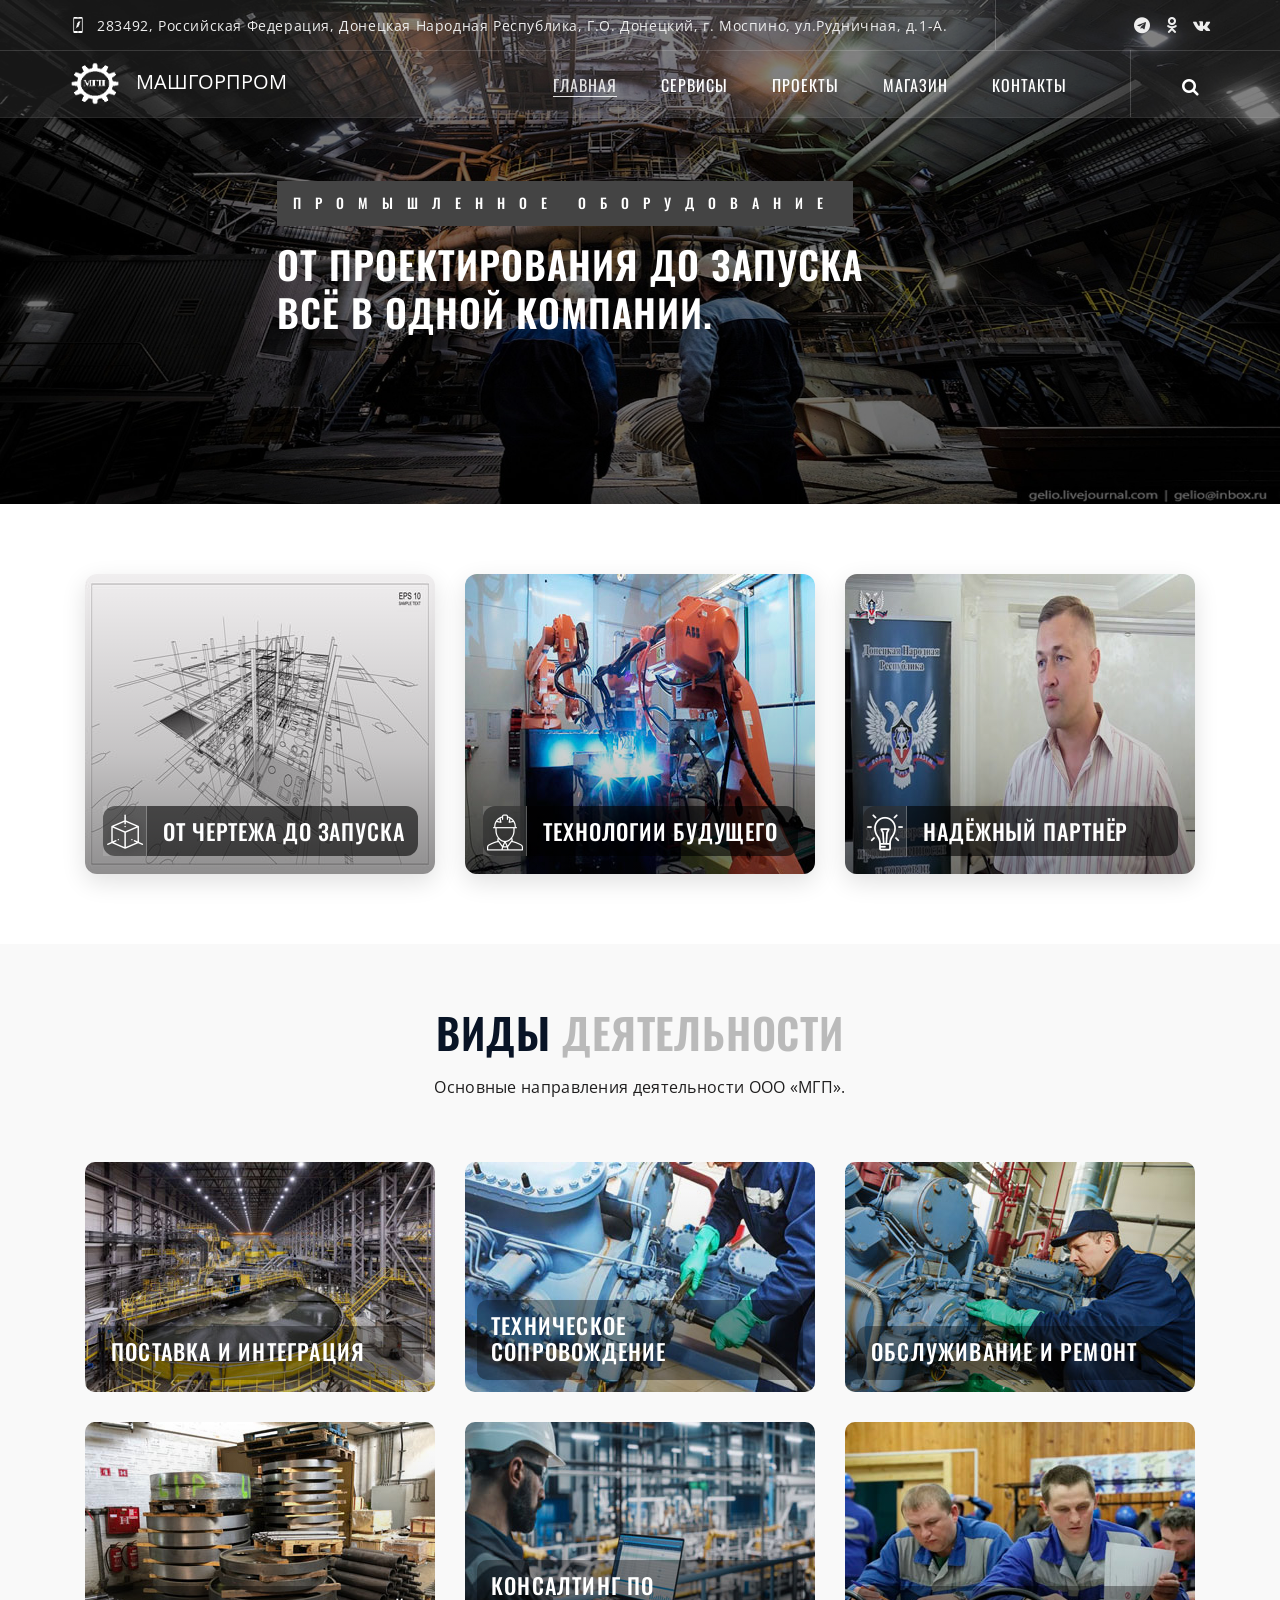
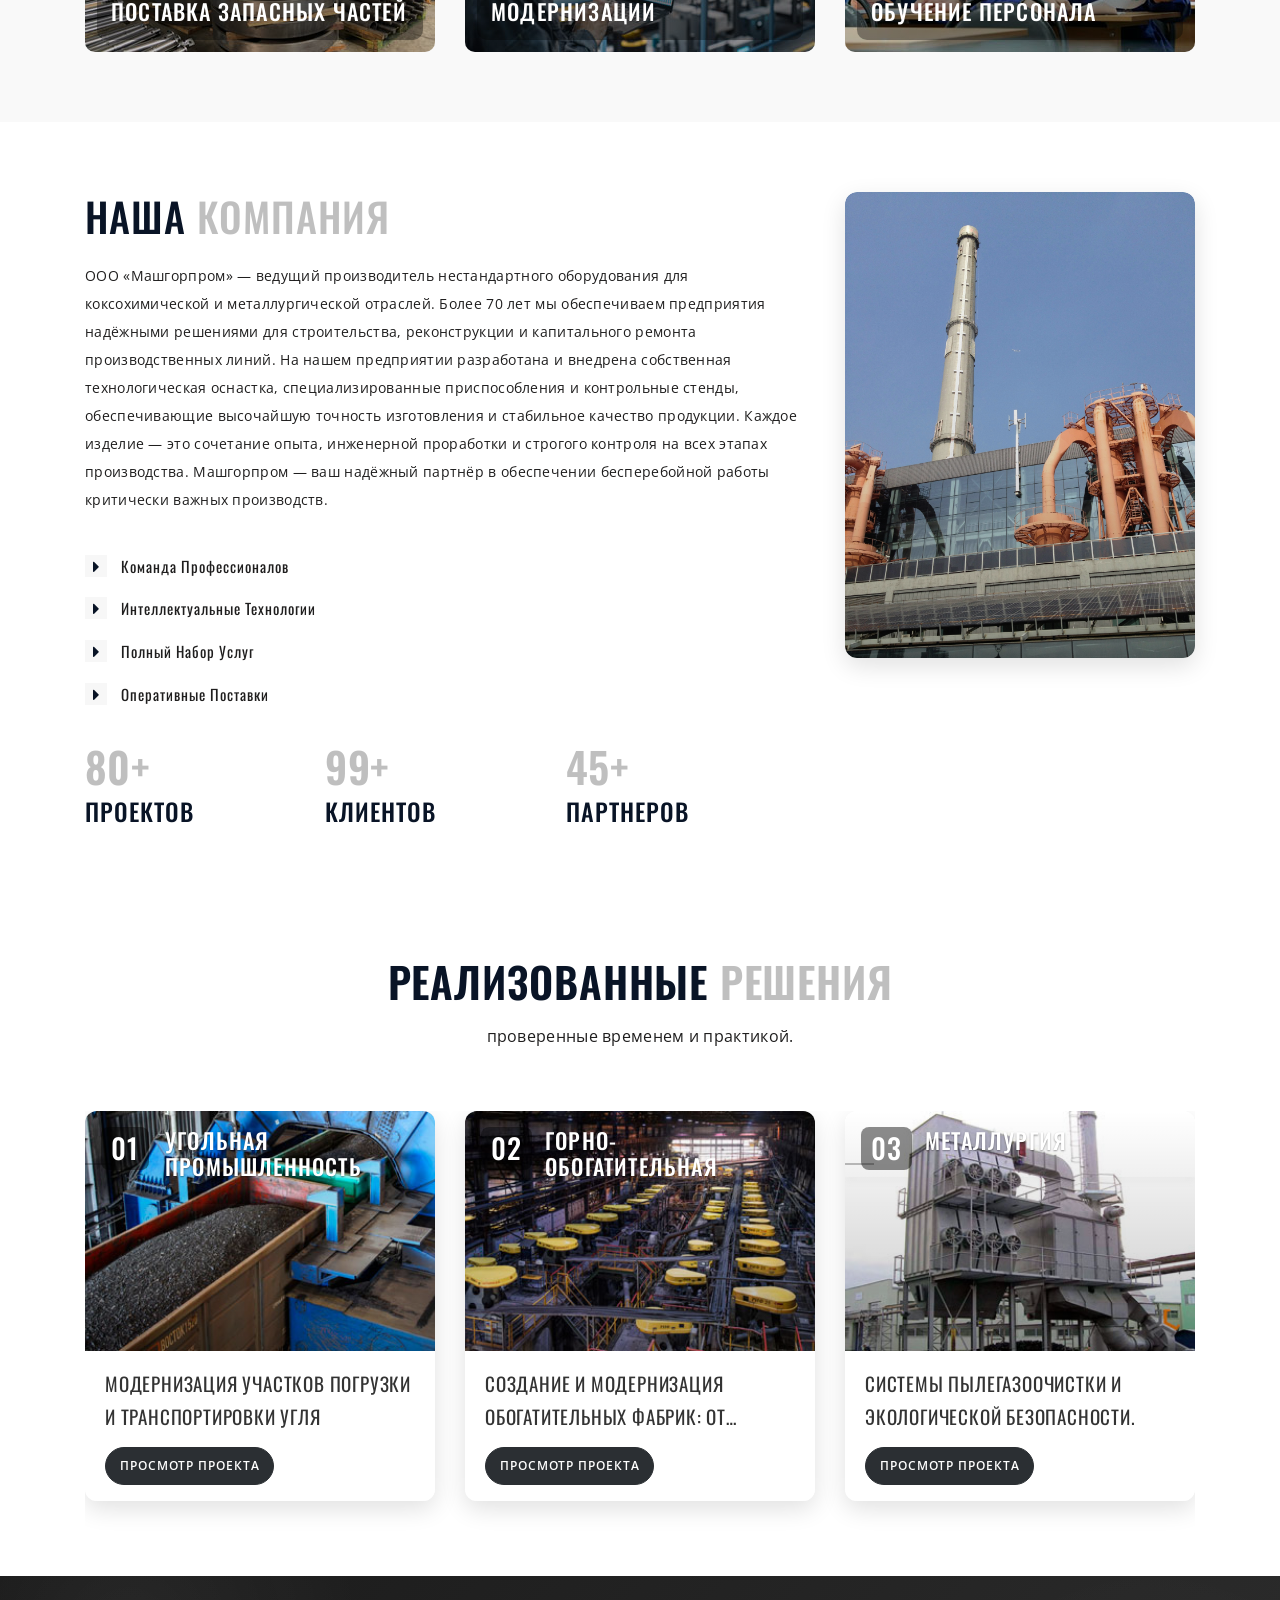
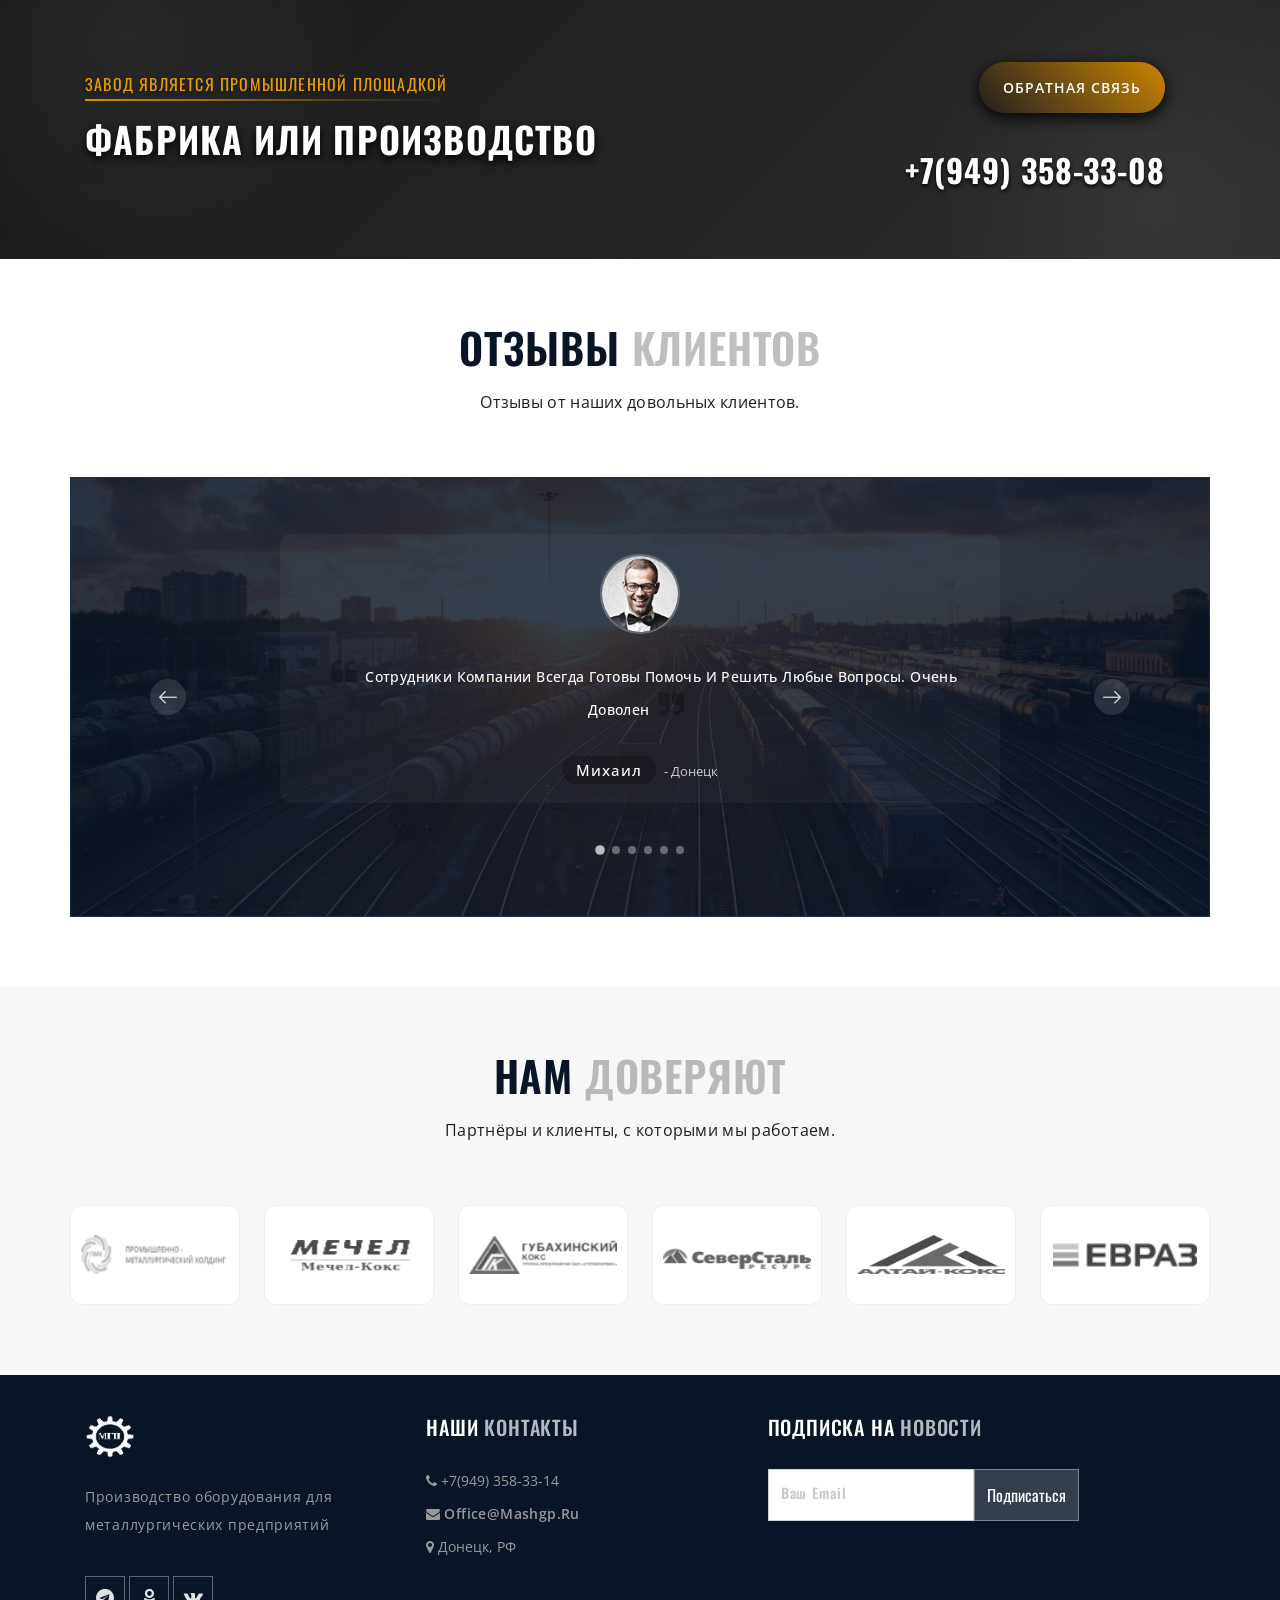
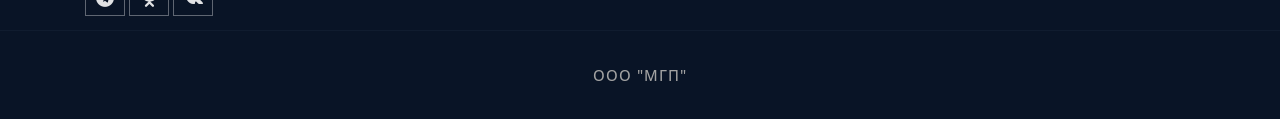
==== index.html @ 88019419 "first commit" ====
<!DOCTYPE html>
<html lang="ru">

  
<!--  43:57  -->
<head>
    <!-- Required meta tags -->
    <meta charset="utf-8">
    <meta name="description" content="" />
    <meta name="keywords" 
    content="creative, portfolio, agency, template, theme, designed, html5, html, css3, responsive, onepage" />
    <meta name="author" content="Set Private Limited" />
    <meta name="viewport" content="width=device-width, initial-scale=1, shrink-to-fit=no">

    <!--[if IE]><meta http-equiv='X-UA-Compatible' content='IE=edge,chrome=1'><![endif]-->
    <title>МАШГОРПРОМ</title>


    <!------------------------------------------
      Main CSS File
    <------------------------------------------>

    <!-- Bootstrap CSS -->
    <link rel="stylesheet" href="css/bootstrap.min.css">
    <link rel="stylesheet" href="https://cdnjs.cloudflare.com/ajax/libs/font-awesome/4.7.0/css/font-awesome.min.css">
    <link rel="stylesheet" href="https://cdnjs.cloudflare.com/ajax/libs/animate.css/4.1.1/animate.min.css"/>

    <link rel="stylesheet" href="css/menu.css">
    <link rel="stylesheet" href="css/custom-animation.css">
    <!-- Style CSS -->
    <link rel="stylesheet" href="css/style.css">
    <!-- Responsive CSS -->
    <link rel="stylesheet" href="css/responsive.css">

    <!-- Favicon -->
    <link href="images/favicon.png" rel="shortcut icon" type="image/png">

</head>

<body>

    <div class="preloader"></div>

    <!-- Start Page Wrapper  -->
    <div class="page-wrapper">

        <!-- Header Section Start -->
        <header class="header header-style-1 clearfix">
            <div class="top-bar">
                <div class="container">
                    <div class="row">
                        <div class="col-lg-10">
                            <div class="contact-info">
                                <ul>
                                    <li>
                                        <i class="flaticon-flash" style="color: white;"></i> 
                                        283492, Российская Федерация, Донецкая Народная Республика, Г.О. Донецкий, г. Моспино, ул.Рудничная, д.1-А.
                                    </li>
                                </ul>
                            </div>
                        </div>
                        <div class="col-lg-2">
                            <div class="social-icons">
                                <ul>
                                    <li><a href="#"><i class="fa fa-telegram"></i></a></li>
                                    <li><a href="#"><i class="fa fa-odnoklassniki"></i></a></li>
                                    <li><a href="#"><i class="fa fa-vk"></i></a></li>
                                </ul>
                            </div>
                        </div>
                    </div>
                </div>
            </div>

            <div class="menu-style menu-style-1 bg-transparent clearfix">
                <!-- main-navigation start -->
                <div class="main-navigation main-mega-menu animated">
                    <nav class="navbar navbar-expand-lg navbar-dark">
                        <div class="container">
                            <!-- header dropdown buttons end-->
                            <a class="navbar-brand" href="index.html">
                                <img id="logo_img" src="images/embl.png" alt="" class="mr-3">МАШГОРПРОМ
                            </a> 
                            <button class="navbar-toggler" type="button" data-toggle="collapse" data-target="#navbar-collapse-1" aria-controls="navbar-collapse-1" aria-expanded="false" aria-label="Toggle navigation">
                                <span class="navbar-toggler-icon"></span>
                            </button>

                            <div class="collapse navbar-collapse" id="navbar-collapse-1">

                                <!-- main-menu -->
                                <ul class="navbar-nav ml-xl-auto">

                                    <!-- mega-menu end -->
                                    <li class="nav-item dropdown">
                                        <a href="index.html" class="nav-link">Главная</a>
                                    </li>
                                    <!-- mega-menu start -->

                                    <!-- mega-menu end -->
                                    <li class="nav-item dropdown">
                                        <a href="services.html" class="nav-link">Сервисы</a>
                                    </li>
                                    <!-- mega-menu start -->

                                    <!-- mega-menu end -->
                                    <li class="nav-item dropdown">
                                        <a href="projects.html" class="nav-link">Проекты</a>
                                    </li>
                                    <!-- mega-menu start -->

                                    <!-- mega-menu end -->
                                    <li class="nav-item dropdown">
                                        <a href="shop.html" class="nav-link">Магазин</a>
                                    </li>
                                    <!-- mega-menu start -->


                                    <!-- mega-menu end -->
                                    <li class="nav-item dropdown">
                                        <a href="contact-style-2.html" class="nav-link">Контакты</a>
                                    </li>
                                    <!-- mega-menu start -->

                                </ul>

                                <!-- header dropdown buttons -->
                                <div class="dropdown-buttons">
                                    <div class="btn-group menu-search-box">
                                        <button type="button" class="btn dropdown-toggle" id="header-drop-3" data-toggle="dropdown" aria-haspopup="true" aria-expanded="false"><i class="fa fa-search"></i></button>
                                        <ul class="dropdown-menu dropdown-menu-right dropdown-animation" aria-labelledby="header-drop-3">
                                            <li>
                                                <form role="search" class="search-box">
                                                    <div class="form-group">
                                                        <input type="text" class="form-control" placeholder="Поиск">
                                                        <i class="fa fa-search form-control-feedback"></i>
                                                    </div>
                                                </form>
                                            </li>
                                        </ul>
                                    </div>
                                    
                                    
                                </div>
                                <!-- main-menu end -->

                            </div>
                        </div>
                    </nav>
                </div>
                <!-- main-navigation end -->
            </div>
        </header>
        <!-- Header Section End -->

        <!-- Slick Section Start -->
        <section class="slider-wrapper p-0">
            <div id="slider-style-one" class="carousel slide bs-slider control-round indicators-line" data-ride="carousel" data-pause="hover" data-interval="5000" >

                <!-- Indicators -->
                <ol class="carousel-indicators">
                    <li data-target="#slider-style-one" data-slide-to="0" class="active"></li>
                    <li data-target="#slider-style-one" data-slide-to="1"></li>
                    <li data-target="#slider-style-one" data-slide-to="2"></li>
                </ol>

                <!-- Wrapper For Slides -->
                <div class="carousel-inner" role="listbox">
                    
                    <!-- Third Slide -->
                    <div class="carousel-item active">

                        <!-- Slide Background -->
                        <img src="images/slider/1.jpg" alt="Slider Images"  class="slide-image"/>
                        <div class="bs-slider-overlay"></div>

                        <div class="container">
                            <div class="row">
                                <!-- Slide Text Layer -->
                                <div class="slide-text slide-style-left">
                                    <div class="sub-title">
                                        <h4>Промышленное оборудование</h4>
                                    </div>
                                    <div class="title-box">
                                        <h2>От проектирования до запуска <br>всё в одной компании.</h2>
                                    </div>
                                </div>
                            </div>
                        </div>
                    </div>
                    <!-- End of Slide -->
                    
                    <!-- Third Slide -->
                    <div class="carousel-item">

                        <!-- Slide Background -->
                        <img src="images/slider/2.jpg" alt="Slider Images"  class="slide-image"/>
                        <div class="bs-slider-overlay"></div>

                        <div class="container">
                            
                            <div class="row">
                                <!-- Slide Text Layer -->
                                <div class="slide-text slide-style-right">
                                    <div class="sub-title">
                                        <h4>Надёжность, проверенная временем</h4>
                                    </div>
                                    <div class="title-box">
                                        <h2>Более 20 лет на рынке <br>промышленных решений.</h2>
                                    </div>
                                </div>
                            </div>
                        </div>
                    </div>
                    <!-- End of Slide -->
                    
                    <!-- Third Slide -->
                    <div class="carousel-item">

                        <!-- Slide Background -->
                        <img src="images/slider/3.jpg" alt="Slider Images"  class="slide-image"/>
                        <div class="bs-slider-overlay"></div>

                        <div class="container">
                            
                            <div class="row">
                                <!-- Slide Text Layer -->
                                <div class="slide-text slide-style-center">
                                    <div class="sub-title">
                                        <h4>Технологии будущего — сегодня</h4>
                                    </div>
                                    <div class="title-box">
                                        <h2>Автоматизация, роботизация, цифровизация для <br> вашего производства. </h2>
                                    </div>
                                </div>
                            </div>
                        </div>
                    </div>
                    <!-- End of Slide -->

                </div><!-- End of Wrapper For Slides -->

                <!-- Left Control -->
                <a class="left carousel-control" href="#slider-style-one" role="button" data-slide="prev">
                    <span class="fa fa-angle-left" aria-hidden="true"></span>
                    <span class="sr-only">Previous</span>
                </a>

                <!-- Right Control -->
                <a class="right carousel-control" href="#slider-style-one" role="button" data-slide="next">
                    <span class="fa fa-angle-right" aria-hidden="true"></span>
                    <span class="sr-only">Next</span>
                </a>

            </div> <!-- End  slider-style-one Slider -->
        </section>
        <!-- Slick Section End -->

        <!-- Features Section Start -->
        <section class="welcome-feature-section pb-40">
            <div class="container">
                <div class="row">
                    <div class="col-md-4">
                        <div class="welcome-feature">
                            <div class="thumb">
                                <img src="images/features/1-1.jpg" alt="features img">
                            </div>
                            <div class="content">
                                <div class="icon-box">
                                    <i class="flaticon-3d"></i>
                                </div>
                                <h2>От чертежа до запуска</h2>
                            </div>
                        </div>
                    </div>
                    <div class="col-md-4">
                        <div class="welcome-feature">
                            <div class="thumb">
                                <img src="images/features/2-2.jpg" alt="features img">
                            </div>
                            <div class="content">
                                <div class="icon-box">
                                    <i class="flaticon-engineer"></i>
                                </div>
                                <h2>Технологии будущего</h2>
                            </div>
                        </div>
                    </div>
                    <div class="col-md-4">
                        <div class="welcome-feature">
                            <div class="thumb">
                                <img src="images/features/3-3.jpg" alt="features img">
                            </div>
                            <div class="content">
                                <div class="icon-box">
                                    <i class="flaticon-idea"></i>
                                </div>
                                <h2>надёжный партнёр</h2>
                            </div>
                        </div>
                    </div>
                </div>
            </div>
        </section>
        <!-- Features Section End -->

        <!-- Services Section Start -->
        <section id="services" class="service-section4 bg-f9 pb-40">
            <div class="container">
                <div class="row">
                    <div class="section-title">
                        <h2>Виды <span>Деятельности</span></h2>
                        <p style="color: #1f1e1e;">Основные направления деятельности ООО «МГП».</p>
                    </div>
                </div>
                <div class="row">
                    <div class="col-md-4">
                        <div class="service-item style-4">
                            <div class="thumb">
                                <img alt="service img" src="images/service/1-1.jpg">
                                <div class="service-link-box">
                                    <a href="industry-construction.html">подробнее</a>
                                </div>
                            </div>
                            <div class="content">
                                <h3>Поставка и интеграция <!--современного горного и обогатительного оборудования--></h3>
                            </div>
                        </div>
                    </div>
                    <div class="col-md-4">
                        <div class="service-item style-4">
                            <div class="thumb">
                                <img alt="service img" src="images/service/2-2.jpg">
                                <div class="service-link-box">
                                    <a href="industry-construction.html">подробнее</a>
                                </div>
                            </div>
                            <div class="content">
                                <h3>Техническое сопровождение <!--и монтаж промышленного оборудования--></h3>
                            </div>
                        </div>
                    </div>
                    <div class="col-md-4">
                        <div class="service-item style-4">
                            <div class="thumb">
                                <img alt="service img" src="images/service/3-3.jpg">
                                <div class="service-link-box">
                                    <a href="industry-construction.html">подробнее</a>
                                </div>
                            </div>
                            <div class="content">
                                <h3>Обслуживание и ремонт <!--промышленного оборудования на месте эксплуатации--></h3>
                            </div>
                        </div>
                    </div>
                    <div class="col-md-4">
                        <div class="service-item style-4">
                            <div class="thumb">
                                <img alt="service img" src="images/service/4-4.jpg">
                                <div class="service-link-box">
                                    <a href="industry-construction.html">подробнее</a>
                                </div>
                            </div>
                            <div class="content">
                                <h3>Поставка запасных частей <!--и износостойких комплектующих--></h3>
                            </div>
                        </div>
                    </div>
                    <div class="col-md-4">
                        <div class="service-item style-4">
                            <div class="thumb">
                                <img alt="service img" src="images/service/5-5.jpg">
                                <div class="service-link-box">
                                    <a href="industry-construction.html">подробнее</a>
                                </div>
                            </div>
                            <div class="content">
                                <h3>Консалтинг по модернизации <!--и повышению эффективности--></h3>
                            </div>
                        </div>
                    </div>
                    <div class="col-md-4">
                        <div class="service-item style-4">
                            <div class="thumb">
                                <img alt="service img" src="images/service/6-6.jpg">
                                <div class="service-link-box">
                                    <a href="industry-construction.html">подробнее</a>
                                </div>
                            </div>
                            <div class="content">
                                <h3>Обучение персонала <!--и передача технологических знаний--></h3>
                            </div>
                        </div>
                    </div>
                </div>
            </div>
        </section>
        <!-- Services Section End -->

        <!-- Company Section Start -->
        <section class="company-section">
            <div class="container">
                <div class="row about-features">
                    <div class="col-md-8">
                        <div class="content">
                            <h1>НАША <span>КОМПАНИЯ</span></h1>
                            <p class="p-text">ООО «Машгорпром» — ведущий производитель нестандартного оборудования для коксохимической и металлургической отраслей. Более 70 лет мы обеспечиваем предприятия надёжными решениями для строительства, реконструкции и капитального ремонта производственных линий.
На нашем предприятии разработана и внедрена собственная технологическая оснастка, специализированные приспособления и контрольные стенды, обеспечивающие высочайшую точность изготовления и стабильное качество продукции. Каждое изделие — это сочетание опыта, инженерной проработки и строгого контроля на всех этапах производства.
Машгорпром — ваш надёжный партнёр в обеспечении бесперебойной работы критически важных производств.</p>
                            <ul class="company-list mr-50">
                                <li><i class="fa fa-caret-right"></i>Команда профессионалов</li>
                                <li><i class="fa fa-caret-right"></i>Интеллектуальные технологии</li>
                                <li><i class="fa fa-caret-right"></i>Полный набор услуг</li>
                                <li><i class="fa fa-caret-right"></i>Оперативные поставки</li>
                            </ul>
                            <div class="company-funfact">
                                <div class="funfact-item">
                                    <h2>80+</h2>
                                    <h4>проектов</h4>
                                </div>
                                <div class="funfact-item">
                                    <h2>99+</h2>
                                    <h4>клиентов</h4>
                                </div>
                                <div class="funfact-item">
                                    <h2>45+</h2>
                                    <h4>партнеров</h4>
                                </div>
                            </div>
                        </div>
                    </div>
                    <div class="col-md-4">
                        <div class="thumb">
                            <img src="images/features/h1-1.jpg" alt="Наша компания">
                        </div>
                    </div>
                </div>
            </div>
        </section>
        <!-- Company Section End -->

        <!-- Projects Section Start -->
        <section id="projects" class="projects-section over-layer-white parallax-bg" style="background-image:url(images/bg/px-1.jpg);" data-type="parallax" data-speed="5">
            <div class="container">
                <div class="row">
                    <div class="section-title">
                        <!-- <h4>OUR Projects</h4> -->
                        <h2>Реализованные <span>решения</span></h2>
                        <p style="color: #1f1e1e;">проверенные временем и практикой.</p>
                    </div>
                </div>
                <div class="row">
                    <div class="col-md-12">
                        <div id="projects_carousel" class=" owl-carousel">
                            <div class="item">
                                <div class="projects-item style-2">
                                    <div class="thumb">
                                        <img src="images/projects/1-11.jpg" alt="Угольная">
                                    </div>
                                    <div class="content">
                                        <div class="counter-item"><h1>01</h1></div>
                                        <h3><a href="project-single.html">Угольная промышленность</a></h3>
                                    </div>
                                    <div class="text-bottom">
                                        <h4>Модернизация участков погрузки и транспортировки угля</h4>
                                        <a class="project-btn" href="project-single.html">Просмотр проекта</a>
                                    </div>
                                </div>
                            </div>
                            <div class="item">
                                <div class="projects-item style-2">
                                    <div class="thumb">
                                        <img src="images/projects/2-2.jpg" alt="Горно-обогатительная">
                                    </div>
                                    <div class="content">
                                        <div class="counter-item"><h1>02</h1></div>
                                        <h3><a href="project-single.html"> Горно-обогатительная</a></h3>
                                    </div>
                                    <div class="text-bottom">
                                        <h4>Создание и модернизация обогатительных фабрик: от проектирования до пусконаладки.</h4>
                                        <a class="project-btn" href="project-single.html">Просмотр проекта</a>
                                    </div>
                                </div>
                            </div>
                            <div class="item">
                                <div class="projects-item style-2">
                                    <div class="thumb">
                                        <img src="images/projects/3-3.jpg" alt="Металлургия">
                                    </div>
                                    <div class="content">
                                        <div class="counter-item"><h1>03</h1></div>
                                        <h3><a href="project-single.html">Металлургия</a></h3>
                                    </div>
                                    <div class="text-bottom">
                                        <h4>Системы пылегазоочистки и экологической безопасности.</h4>
                                        <a class="project-btn" href="project-single.html">Просмотр проекта</a>
                                    </div>
                                </div>
                            </div>
                            <div class="item">
                                <div class="projects-item style-2">
                                    <div class="thumb">
                                        <img src="images/projects/4-4.jpg" alt="Цементная промышленность">
                                    </div>
                                    <div class="content">
                                        <div class="counter-item"><h1>04</h1></div>
                                        <h3><a href="project-single.html">Цементная промышленность</a></h3>
                                    </div>
                                    <div class="text-bottom">
                                        <h4>Автоматизация линий фасовки и погрузки цемента.</h4>
                                        <a class="project-btn" href="project-single.html">Просмотр проекта</a>
                                    </div>
                                </div>
                            </div>
                        </div>
                    </div>
                </div>
            </div>
        </section>
        <!-- Projects Section End -->

        <!-- Contact Section Start -->
        <section class="contact-divider pb-70">
            <div class="container">
                <div class="row align-items-center">
                    <div class="col-md-8">
                        <div class="contact-item" style="flex-wrap: wrap;">
                            <h5>ЗАВОД ЯВЛЯЕТСЯ ПРОМЫШЛЕННОЙ ПЛОЩАДКОЙ</h5>
                            <h3>ФАБРИКА ИЛИ ПРОИЗВОДСТВО</h3>
                        </div>
                    </div>
                    <div class="col-md-4 offset-md-0">
                        <div class="contact-btn-item mt-3">
                            <a class="contact-btn style-1" href="#">обратная связь</a>
                            <h3>+7(949) 358-33-08</h3>
                        </div>
                    </div>
                </div>
            </div>
        </section>
        <!-- Contact Section End -->

        <!-- testimonials Section Start -->
        <section class="testimonials-section pb-70" aria-labelledby="testimonials-heading" role="region">
            <div class="container">
                <div class="row">
                    <div class="section-title" id="testimonials-heading">
                        <!-- <h4>OUR testimonials</h4> -->
                        <h2>ОТЗЫВЫ <span>КЛИЕНТОВ</span></h2>
                        <p style="color: #1f1e1e;">Отзывы от наших довольных клиентов.</p>
                    </div>
                </div>
                <div class="row testimonials-post">
                    <div class="col-md-12">
                        <!-- Карусель для отзывов -->
                        <div id="testimonials_carousel" class="owl-carousel testimonials-carousel" role="region" aria-label="Карусель с отзывами клиентов">
                            <!-- Отзыв 1 -->
                            <div class="item" role="group" aria-roledescription="slide" aria-label="1 из 4">
                                <figure class="testimonials-item">
                                    <div class="thumb">
                                        <img src="images/testimonials/1.jpg" alt="Фотография клиента Михаил" loading="lazy">
                                    </div>
                                    <div class="content">
                                        <blockquote>
                                            <p><i class="fa fa-quote-left"></i>Сотрудники компании всегда готовы помочь и решить любые вопросы. Очень доволен<i class="fa fa-quote-right"></i></p>
                                        </blockquote>
                                        <figcaption class="testimonial-author">
                                            <small><strong>Михаил</strong> - Донецк</small>
                                        </figcaption>
                                    </div>
                                </figure>
                            </div>
                            
                            <!-- Отзыв 2 -->
                            <div class="item" role="group" aria-roledescription="slide" aria-label="2 из 4">
                                <figure class="testimonials-item">
                                    <div class="thumb">
                                        <img src="images/testimonials/2.jpg" alt="Фотография клиента Иван" loading="lazy">
                                    </div>
                                    <div class="content">
                                        <blockquote>
                                            <p><i class="fa fa-quote-left"></i>Заказывал электронику и был приятно удивлен качеством товаров. Доставка также прошла без задержек.<i class="fa fa-quote-right"></i></p>
                                        </blockquote>
                                        <figcaption class="testimonial-author">
                                            <small><strong>Иван</strong> - Санкт-Петербург</small>
                                        </figcaption>
                                    </div>
                                </figure>
                            </div>
                            
                            <!-- Отзыв 3 -->
                            <div class="item" role="group" aria-roledescription="slide" aria-label="3 из 4">
                                <figure class="testimonials-item">
                                    <div class="thumb">
                                        <img src="images/testimonials/3.jpg" alt="Фотография клиента Дмитрий" loading="lazy">
                                    </div>
                                    <div class="content">
                                        <blockquote>
                                            <p><i class="fa fa-quote-left"></i>Спасибо за оперативные ответы и профессиональные рекомендации. Очень доволен!<i class="fa fa-quote-right"></i></p>
                                        </blockquote>
                                        <figcaption class="testimonial-author">
                                            <small><strong>Дмитрий</strong> - Екатеринбург</small>
                                        </figcaption>
                                    </div>
                                </figure>
                            </div>
                            
                            <!-- Отзыв 4 -->
                            <div class="item" role="group" aria-roledescription="slide" aria-label="4 из 4">
                                <figure class="testimonials-item">
                                    <div class="thumb">
                                        <img src="images/testimonials/4.jpg" alt="Фотография клиента Ольга" loading="lazy">
                                    </div>
                                    <div class="content">
                                        <blockquote>
                                            <p><i class="fa fa-quote-left"></i>Отличное качество продукции и профессиональный подход. Рекомендую всем, кто ищет надежного партнера.<i class="fa fa-quote-right"></i></p>
                                        </blockquote>
                                        <figcaption class="testimonial-author">
                                            <small><strong>Ольга</strong> - Новосибирск</small>
                                        </figcaption>
                                    </div>
                                </figure>
                            </div>
                        
                        <!-- Элементы навигации для карусели -->
                        <div class="testimonials-navigation" role="toolbar" aria-label="Управление каруселью отзывов">
                            <button type="button" class="carousel-prev" aria-label="Предыдущий отзыв">
                                <i class="fa fa-chevron-left" aria-hidden="true"></i>
                            </button>
                            <button type="button" class="carousel-next" aria-label="Следующий отзыв">
                                <i class="fa fa-chevron-right" aria-hidden="true"></i>
                            </button>
                        </div>
                        
                        <!-- Индикаторы слайдов -->
                        <div class="testimonials-indicators" role="tablist" aria-label="Индикаторы отзывов">
                            <button type="button" role="tab" aria-label="Перейти к первому отзыву" aria-selected="true" tabindex="0"></button>
                            <button type="button" role="tab" aria-label="Перейти ко второму отзыву" aria-selected="false" tabindex="-1"></button>
                            <button type="button" role="tab" aria-label="Перейти к третьему отзыву" aria-selected="false" tabindex="-1"></button>
                            <button type="button" role="tab" aria-label="Перейти к четвертому отзыву" aria-selected="false" tabindex="-1"></button>
                        </div>
                    </div>
                </div>
            </div>
        </section>
        <!-- testimonials Section End -->

        <!-- Client Section Start -->
        <section class="client-section bg-f7 pb-70 pt-70" aria-labelledby="partners-heading">
            <div class="container">
                <div class="row">
                    <div class="section-title" id="partners-heading">
                        <h2>НАМ <span>ДОВЕРЯЮТ</span></h2>
                        <p style="color: #1f1e1e;">Партнёры и клиенты, с которыми мы работаем.</p>
                    </div>
                </div>
                <div class="row" role="list" aria-label="Логотипы партнёров">
                    <div class="client-grid">
                        <div class="client-img-item" role="listitem">
                            <img src="images/partner/1-1.png" alt="Партнёр 1" loading="lazy">
                        </div>
                        <div class="client-img-item" role="listitem">
                            <img src="images/partner/2-2.png" alt="Партнёр 2" loading="lazy">
                        </div>
                        <div class="client-img-item" role="listitem">
                            <img src="images/partner/3-3.png" alt="Партнёр 3" loading="lazy">
                        </div>
                        <div class="client-img-item" role="listitem">
                            <img src="images/partner/4-4.png" alt="Партнёр 4" loading="lazy">
                        </div>
                        <div class="client-img-item" role="listitem">
                            <img src="images/partner/5-5.png" alt="Партнёр 5" loading="lazy">
                        </div>
                        <div class="client-img-item" role="listitem">
                            <img src="images/partner/6-6.png" alt="Партнёр 6" loading="lazy">
                        </div>
                    </div>
                </div>
            </div>
        </section>
        <!-- Client Section End -->

        <!-- Footer Style Seven Start -->
        <footer class="bg-faded pt-40 pb-40 bg-theme-color-2" aria-labelledby="footer-heading">
          <div class="container">
            <div class="section-content d-flex" id="footer-heading">
              <div class="row">
                <div class="col-md-4 col-sm-12">
                    <div class="footer-item footer-widget-one">
                      <img class="footer-logo mb-25" src="images/embl.png" alt="Логотип">
                        <p>Производство оборудования для металлургических предприятий</p>
                          <hr>
                          <ul class="social-icon bg-transparent bordered-theme">
                            <li><a href="#"><i class="fa fa-telegram" aria-hidden="true"></i></a></li>
                            <li><a href="#"><i class="fa fa-odnoklassniki" aria-hidden="true"></i></a></li>
                            <li><a href="#"><i class="fa fa-vk" aria-hidden="true"></i></a></li>
                          </ul>
                    </div>
                </div>

                <div class="col-md-4 col-sm-12">
                  <div class="footer-item">
                    <div class="footer-title">
                      <h4>Наши <span>контакты</span></h4>
                    </div>
                    <ul class="footer-list footer-contact mb-10">
                      <li><i class="fa fa-phone"></i> +7(949) 358-33-14</li>
                      <li><i class="fa fa-envelope"></i> <a href="mailto:info@cocsohim_oborudovanie.com">office@mashgp.ru</a></li>
                      <li><i class="fa fa-map-marker"></i> Донецк, РФ</li>
                    </ul>
                  </div>
                </div>
                <div class="col-md-4 col-sm-12">
                      <div class="footer-item">
                        <div class="footer-title">
                            <h4>Подписка на <span>новости</span></h4>
                        </div>
                        <div class="input-group subscribe-style-two">
                          <input type="email" class="form-control input-subscribe" placeholder="Ваш email">
                          <span class="input-group-btn">
                            <button class="btn btn-subscribe" type="button">Подписаться</button>
                          </span>
                        </div>
                      </div>
  
                    </div>
                  </div>
              </div>
            </div>
          </div>
        </footer>
        <section class="footer-copy-right bg-theme-color-2 text-white p-0" aria-label="Правовая информация">
          <div class="container">
            <div class="row">
              <div class="col-12 text-center">
                <p>ООО "МГП"</p>
              </div>
            </div>
          </div>
        </section>
        <!-- Footer Style Seven End -->
    </div>
    <!-- End Page Wrapper  -->

    <a href="#" class="scrollup"><i class="flaticon-long-arrow-pointing-up" aria-hidden="true"></i></a>

    <a href="#" class="scrollup"><i class="flaticon-long-arrow-pointing-up" aria-hidden="true"></i></a>


      <!------------------------------------------
        Main JavaScript
      <------------------------------------------>
      <script src="js/jquery-3.2.1.min.js"></script>
      <script src="js/popper.min.js"></script>
      <script src="js/bootstrap.min.js"></script>


      <!-- Optional JavaScript -->
      <script src="js/bootstrap-dropdownhover.min.js"></script>
      <script src="js/bootstrap-slider.js"></script>
      <script src="js/jquery.flexslider-min.js"></script>
      <script src="js/slick.min.js"></script>
      <script src="js/owl.carousel.min.js"></script>
      <script src="js/css3-animate-it.js"></script>
      <script src="js/magnific-popup.min.js"></script>
      <script src="js/jquery.fancybox.js"></script>
      <script src="js/player-min.js"></script>

      <!-- Custom JavaScript -->
      <script src="js/script.js"></script>
      

</body>


<!--  46:48  -->
</html>
---- css/menu.css ----
/*
----------------------------------------------------------------------------- */
/*   Navigations
----------------------------------------------------------------------------- */
header.header .container{
    padding:0px;
    position: relative;
}
.navbar {
    padding-top: 0;
    padding-bottom: 0;
}

.dropdown-item {
    padding: .60rem 1rem;
}

.dropdown-menu {
    margin: 0;
    border-radius: 0;
    padding: 0;
    border-top: 2px solid red;
}
.header .navbar-nav li .nav-link {
    color: #333333;
    font-size: 16px;
    padding: 28px 15px 27px 15px;
    z-index: 102;
    border: none;
    border-right: 1px solid transparent;
    border-left: 1px solid transparent;
    -webkit-transition: none;
    -o-transition: none;
    transition: none;
    text-decoration-thickness: 1px;
    text-underline-offset: 4px;
}

.header .main-navigation.animated .navbar-nav li a {
    -webkit-transition: all 0.2s ease-in-out;
    -o-transition: all 0.2s ease-in-out;
    transition: all 0.2s ease-in-out;
}

.header .navbar-nav li.dropdown .nav-link {
    padding-right: 20px;
}


.header .navbar-nav li .nav-link:focus,
.header .navbar-nav li .nav-link:hover,
.header .navbar-nav .show > .nav-link,
.header .navbar-nav li .nav-link.show,
.header .navbar-nav .active.show > .nav-link,
.header .navbar-nav li.show .nav-link.active {
    z-index: 106;
    color: rgba(51,51,51,0.6);
}

.header .scrollspy .navbar-nav li .nav-link:focus,
.header .scrollspy .navbar-nav li .nav-link:hover {
    background-color: transparent;
    border-left-color: transparent;
    border-right-color: transparent;
    color: rgba(51,51,51,0.6);
}

.header .navbar-nav .active > .nav-link,
.header .navbar-nav li .nav-link.active {
    background-color: transparent;
    border-bottom: none;
}

.header .navbar-nav .dropdown-toggle::after {
    font-family: 'FontAwesome';
    content: "\f107";
    position: absolute;
    top: 51%;
    left: auto;
    right: 0px;
    line-height: 20px;
    font-size: 14px;
    border: none;
    width: 20px;
    height: 20px;
    margin: 0;
    text-align: center;
    margin-top: -10px;
}





/*Mega Menu*/
.mega-menu.dropdown {
    position: static;
}

.mega-menu > a {
    position: relative;
}

.header .navbar-nav li.mega-menu .dropdown-menu {
    left: 0;
    width: 100%;
    padding: 20px 30px;
}

.header .navbar-nav li.mega-menu .menu-item {
    list-style: none;
    padding: 0;
    margin: 0;
    box-shadow: none;
    border: none;
    min-width: 0;
    background-color: transparent;
}

.mega-menu .menu-item li {
    position: relative;
}

.mega-menu h4.title {
    margin: 5px 0;
    font-size: 15px;
    text-transform: uppercase;
    border-bottom: 1px solid #ddd;
    padding-bottom: 10px;
}

.header .navbar-nav li.mega-menu .menu-item > li > a {
    padding: 5px 0;
    border-bottom: 1px solid #f7f7f7;
    display: block;
    -webkit-transition: none;
    -o-transition: none;
    transition: none;
    text-align: left;
    font-family: 'Poppins', sans-serif;
}
.header .navbar-nav li li:hover a,
.header .navbar-nav li.mega-menu .menu-item > li:hover > a {
    background: #fff;
    color: #fff;
    font-size: 14px;
} 

.mega-menu .menu-item > li > a i,
.dropdown-menu > li > a i {
    padding-left: 5px;
    font-size: 12px;
    width: 20px;
    position: relative;
    top: -1px;
    -webkit-transition: all 0.2s ease-in-out;
    -o-transition: all 0.2s ease-in-out;
    transition: all 0.2s ease-in-out;
    color: #cdcdcd;
}

.mega-menu .menu-item > li > a i.fa,
.dropdown-menu > li > a i.fa {
    width: 32px;
    text-align: center;
}

.mega-menu .menu-item > li > a i.fa-circle-o,
.dropdown-menu > li > a i.fa-circle-o {
    font-size: 7px;
    top: -3px;
}

.mega-menu .menu-item > li > a i.fa-spin {
    width: 11px;
    padding: 0;
    margin-right: 13px;
    margin-left: 8px;
}

.mega-menu .menu-item > li:last-child > a {
    border-bottom: none !important;
}

.mega-menu .menu-item > li > a:hover i.fa-circle-o:before,
.dropdown-menu > li > a:hover i.fa-circle-o:before,
.mega-menu .menu-item > li.active > a i.fa-circle-o:before,
.dropdown-menu > li.active > a i.fa-circle-o:before {
    content: "\f111";
}

.header .navbar-nav li.nav-item .dropdown-toggle.dropdown-item::after {
    content: "\f105";
    right: 5px;
}

/*centered logo header*/
.col-md-12 .mega-menu-full-wide .dropdown-menu {
    left: 0 !important;
}


/* Dropdown animations
------------------------------ */
header.header div.main-navigation.animated li.dropdown .dropdown-menu.show{
    -webkit-animation-duration: 0.3s;
    animation-duration: 0.3s;
    -webkit-animation-fill-mode: both;
    animation-fill-mode: both;
    -webkit-animation-name: fadeInSmallUp;
    -moz-animation-name: fadeInSmallUp;
    -ms-animation-name: fadeInSmallUp;
    -o-animation-name: fadeInSmallUp;
    animation-name: fadeInSmallUp;
}
header.header div.main-navigation.animated li.dropdown div.dropdown div.dropdown-menu.show-sub-menu {
    -webkit-animation-duration: 0.3s;
    animation-duration: 0.3s;
    -webkit-animation-fill-mode: both;
    animation-fill-mode: both;
    -webkit-animation-name: fadeInSmallRight;
    -moz-animation-name: fadeInSmallRight;
    -ms-animation-name: fadeInSmallRight;
    -o-animation-name: fadeInSmallRight;
    animation-name: fadeInSmallRight;
}

.dropdown-menu.navbar-right {
    right: 0;
    left: auto;
}

.dropdown-item.active,
.dropdown-item:active,
.dropdown-item:hover {
    color: #fff;
    background-color: #fff;
    border-bottom: 1px solid #fff;
}
.menu-item .dropdown-item i {
    margin-right: 8px;
}



/* Shop Pages
---------------------------------- */
/*Product Page*/
.product.price {
    font-size: 24px;
    font-weight: 400;
}

.product.price del {
    color: #cdcdcd;
    font-size: 14px;
}

.product.element-list {
    margin-top: 7px;
}

/*Dropdown Cart*/
.navbar.navbar-toggleable-md .dropdown-buttons {
    position: absolute;
    top: 19px;
    right: 80px;
    padding-top: 0;
}
.dropdown-buttons {
    margin-left: 15px;
    margin-top: -15px;
}
.dropdown-buttons .btn-group .dropdown-menu.cart {
    padding: 0;
    min-width: 350px;
    font-size: 13px;
}

.dropdown-buttons .btn-group .dropdown-menu.cart table {
    margin-bottom: 0;
}

.dropdown-buttons .btn-group .dropdown-menu.cart .panel-body {
    padding: 0px 10px 0px;
}

.menu-cart {
    position: absolute;
    top: -2px;
    right: -3px;
    line-height: 18px;
    width: 18px;
    height: 18px;
    -webkit-border-radius: 50%;
    -moz-border-radius: 50%;
    border-radius: 50%;
    font-size: 10px;
    text-shadow: none;
    -webkit-transition: all 0.2s ease-in-out;
    -o-transition: all 0.2s ease-in-out;
    transition: all 0.2s ease-in-out;
    background: rgba(255,255,255,0.75);
    color: #091426;
}

.dropdown-buttons .dropdown-toggle::after {
    display: none;
}

.dropdown-buttons .btn-group .btn:hover .menu-cart {
    background: rgba(255,255,255,0.6);
}
.dropdown-buttons .btn-group .btn.hover, 
.dropdown-buttons .btn-group .btn:hover,
.dropdown-buttons .btn-group .btn.active, 
.dropdown-buttons .btn-group .btn:active {
    background: transparent;
    color: rgba(255,255,255,0.85);
}
.dropdown-buttons .btn-group .btn.focus, 
.dropdown-buttons .btn-group .btn:focus {
    box-shadow: none;
}
.dropdown-buttons .btn-group .btn {
    border-radius: 50%;
    width: 40px;
    height: 40px;
    padding: 0;
    line-height: 38px;
    background: transparent;
    color: #fff;
    border: 1px solid rgba(255,255,255,0.25);
    font-size: .8rem;
    border: none;

}
.dropdown.open .menu-cart,
.dropdown:hover .menu-cart {
    -webkit-transform: scale(0);
    -moz-transform: scale(0);
    -ms-transform: scale(0);
    -o-transform: scale(0);
    transform: scale(0);
    opacity: 0;
    filter: alpha(opacity=0);
}

.total-amount,
.total-quantity {
    font-size: 13px;
}

.cart .table > tbody > tr > td,
.cart.table > tbody > tr > td {
    vertical-align: inherit;
}

.cart .quantity {
    width: 50px;
    font-size: 11px;
}

.cart .product {
    width: 220px;
    font-size: 13px;
}

.cart .product .small {
    display: block;
    color: #999999;
}

.dropdown-buttons .menu-search-box form .form-group,
.dropdown-buttons .menu-search-box form .form-group .form-control {
    margin-bottom: 0;
    border-radius: 10px;
    overflow: hidden;
    position: relative;
}
.dropdown-buttons .menu-search-box ul {
    padding: 20px;
    border: 0;
    min-width: 280px;
    position: absolute;
    left: 60px;
    border-radius: 10px 0 10px 10px;
}

.dropdown-buttons .menu-search-box .search-box i {
    width: 55px;
    height: 55px;
    line-height: 55px;
    top: 0;
    right: 0;
    position: absolute;
    text-align: center;
    margin-top: 0px;
    background: rgba(255,255,255,0.12);
    color: #fff;
    cursor: pointer;
    -webkit-transition: all 0.2s ease-in-out;
    -o-transition: all 0.2s ease-in-out;
    transition: all 0.2s ease-in-out;
}


.dropdown-buttons .menu-search-box .search-box i:hover {
    background: rgba(255,255,255,0.24);
}
.dropdown-buttons .dropdown-menu-right {
    position: absolute;
    transform: translate3d(-310px, 40px, 0px);
    top: 0px;
    left: 0px;
    will-change: transform;
    -webkit-transition: all 0.2s ease-in-out;
    -o-transition: all 0.2s ease-in-out;
    transition: all 0.2s ease-in-out;

}

.fixed-header { 
    z-index: 5;
    position: fixed;
    left: 0;
    top: 0;
    width: 100%;
    background-color: #F6F6F6;
    -webkit-transition: all 0.5s ease-in-out;
    -o-transition: all 0.5s ease-in-out;
    transition: all 0.5s ease-in-out;
}


/* Small devices (phones less than 575px) */
@media (max-width: 575px) {
    .dropdown-buttons .btn-group .dropdown-menu.cart {
        min-width: 300px;
    }
}


/* Medium devices (desktops, tablets, 992px and up) */
@media (min-width: 992px) and (max-width: 1199px) {
    .container .mega-menu-full-wide .dropdown-menu {
        width: 930px !important;
    }
}

/* Large devices (Large desktops 1200px and up) */
@media (min-width: 1200px) {
    .container .mega-menu-full-wide .dropdown-menu {
        width: 1110px !important;
    }

    .main-navigation .navbar-nav > li:first-child {
        margin: 0;
    }
}



@media (min-width: 992px) and (max-width: 1200px) {
    .header .navbar-nav li .nav-link {
        padding: 28 12 27 12;
    }

    .header .navbar-nav li.dropdown .nav-link {
        padding-right: 18px;
    }
}

@media (min-width: 320px) and (max-width: 991px) {
    .header .navbar-nav li .nav-link {
        padding: 15px 0;
    }
}


/* Menu Hover & Amination Style Css */
.bg-transparent {
    z-index: 22;
    position: absolute;
    width: 100%;
    left: 0;
    background-color: rgba(0, 0, 0, 0.8);
    border-bottom: 1px solid rgba(255, 255, 255, 0.05);
    border-top-color: #a0a0a0;
}
.transparent-dark {
    z-index: 22;
    position: absolute;
    width: 100%;
    left: 0;
    background-color: rgba(0, 0, 0, 0.8);
    border-bottom: 1px solid rgba(255, 255, 255, 0.07);
    border-top-color: #a0a0a0;
}

ul.navbar-nav li.nav-item div.dropdown-menu .dropdown a.dropdown-item,
ul.navbar-nav li.nav-item a.dropdown-item,
ul.navbar-nav li.nav-item.mega-menu div.dropdown-menu .menu-item a.dropdown-item {
    border-bottom: 1px solid #f5f5f5;
}

.header .menu-style.bg-transparent .navbar-nav li a.nav-link {
    color: #ffffff;
}
.header .menu-style.bg-transparent .fixed-header .navbar-nav li a.nav-link {
    color: #333;
}

.header .menu-style.transparent-dark .navbar-nav li a.nav-link {
    color: #ffffff;
}
.header .menu-style.transparent-dark .fixed-header .navbar-nav li a.nav-link {
    color: #333;
}

.header .menu-style.bg-transparent .navbar-nav li.active a.nav-link,
.header .menu-style.bg-transparent .navbar-nav li:focus a.nav-link,
.header .menu-style.bg-transparent .navbar-nav li:hover a.nav-link {
    color: rgba(255,255,255,0.85) !important;
    border-bottom: none !important;
    text-decoration: underline;
}
.header .menu-style .navbar-nav li.active a.nav-link,
.header .menu-style .navbar-nav li:focus a.nav-link,
.header .menu-style .navbar-nav li:hover a.nav-link {
    color: rgba(51,51,51,0.7) !important;
    border-bottom: none !important;
    text-decoration: underline;
}

.header .menu-style.menu-hover-1 .navbar-nav li.active a.nav-link,
.header .menu-style.menu-hover-1 .navbar-nav li:focus a.nav-link, 
.header .menu-style.menu-hover-1 .navbar-nav li:hover a.nav-link {
    background: #FFA600;
    color: #fff;
}



.header .menu-style.menu-hover-2 .navbar-nav li.active a.nav-link,
.header .menu-style.menu-hover-2 .navbar-nav li:focus a.nav-link, 
.header .menu-style.menu-hover-2 .navbar-nav li:hover a.nav-link {
    background: rgba(0,0,0, .8);
    color: #fff;
}
---- css/custom-animation.css ----
/*-- Custom Animations --*/

/* -- animation fade in from small down start --*/
@-webkit-keyframes fadeInSmallDown {
    0% {
        opacity: 0;
        -webkit-transform: translate3d(0, -25px, 0);
        transform: translate3d(0, -25px, 0);
    }

    100% {
        opacity: 1;
        -webkit-transform: translate3d(0, 0, 0);
        transform: translate3d(0, 0, 0);
    }
}
@-moz-keyframes fadeInSmallDown {
    0% {
        opacity: 0;
        -moz-transform: translate3d(0, -25px, 0);
        transform: translate3d(0, -25px, 0);
    }

    100% {
        opacity: 1;
        -moz-transform: translate3d(0, 0, 0);
        transform: translate3d(0, 0, 0);
    }
}
@-o-keyframes fadeInSmallDown {
    0% {
        opacity: 0;
        -o-transform: translate3d(0, -25px, 0);
        transform: translate3d(0, -25px, 0);
    }

    100% {
        opacity: 1;
        -o-transform: translate3d(0, 0, 0);
        transform: translate3d(0, 0, 0);
    }
}
@-ms-keyframes fadeInSmallDown {
    0% {
        opacity: 0;
        -ms-transform: translate3d(0, -25px, 0);
        transform: translate3d(0, -25px, 0);
    }

    100% {
        opacity: 1;
        -ms-transform: translate3d(0, 0, 0);
        transform: translate3d(0, 0, 0);
    }
}
@keyframes fadeInSmallDown {
    0% {
        opacity: 0;
        -webkit-transform: translate3d(0, -25px, 0);
        -moz-transform: translate3d(0, -25px, 0);
        -o-transform: translate3d(0, -25px, 0);
        -ms-transform: translate3d(0, -25px, 0);
        transform: translate3d(0, -25px, 0);
    }

    100% {
        opacity: 1;
        -webkit-transform: translate3d(0, 0, 0);
        -moz-transform: translate3d(0, 0, 0);
        -o-transform: translate3d(0, 0, 0);
        -ms-transform: translate3d(0, 0, 0);
        transform: translate3d(0, 0, 0);
    }
}
.fadeInSmallDown {
    -webkit-animation-name: fadeInSmallDown;
    -moz-animation-name: fadeInSmallDown;
    -o-animation-name: fadeInSmallDown;
    -ms-animation-name: fadeInSmallDown;
    animation-name: fadeInSmallDown;
}
/* -- animation fade in from small down end --*/

/* -- animation fade in from small left start --*/
@-webkit-keyframes fadeInSmallLeft {
    0% {
        opacity: 0;
        -webkit-transform: translate3d(-25px, 0, 0);
        transform: translate3d(-25px, 0, 0);
    }

    100% {
        opacity: 1;
        -webkit-transform: none;
        transform: none;
    }
}
@-moz-keyframes fadeInSmallLeft {
    0% {
        opacity: 0;
        -moz-transform: translate3d(-25px, 0, 0);
        transform: translate3d(-25px, 0, 0);
    }

    100% {
        opacity: 1;
        -moz-transform: none;
        transform: none;
    }
}
@-o-keyframes fadeInSmallLeft {
     0% {
         opacity: 0;
         -o-transform: translate3d(-25px, 0, 0);
         transform: translate3d(-25px, 0, 0);
     }

     100% {
         opacity: 1;
         -o-transform: none;
         transform: none;
     }
 }
@-ms-keyframes fadeInSmallLeft {
      0% {
          opacity: 0;
          -ms-transform: translate3d(-25px, 0, 0);
          transform: translate3d(-25px, 0, 0);
      }

      100% {
          opacity: 1;
          -ms-transform: none;
          transform: none;
      }
  }
@keyframes fadeInSmallLeft {
    0% {
        opacity: 0;
        -webkit-transform: translate3d(-25px, 0, 0);
        -moz-transform: translate3d(-25px, 0, 0);
        -o-transform: translate3d(-25px, 0, 0);
        -ms-transform: translate3d(-25px, 0, 0);
        transform: translate3d(-25px, 0, 0);
    }

    100% {
        opacity: 1;
        -webkit-transform: none;
        -moz-transform: none;
        -o-transform: none;
        -ms-transform: none;
        transform: none;
    }
}
.fadeInSmallLeft {
    -webkit-animation-name: fadeInSmallLeft;
    -moz-animation-name: fadeInSmallLeft;
    -o-animation-name: fadeInSmallLeft;
    -ms-animation-name: fadeInSmallLeft;
    animation-name: fadeInSmallLeft;
}
/* -- animation fade in from small left end --*/

/*-- animation fade in from small right start --*/

@-webkit-keyframes fadeInSmallRight {
    0% {
        opacity: 0;
        -webkit-transform: translate3d(25px, 0, 0);
        transform: translate3d(25px, 0, 0);
    }

    100% {
        opacity: 1;
        -webkit-transform: none;
        transform: none;
    }
}
@-moz-keyframes fadeInSmallRight {
    0% {
        opacity: 0;
        -moz-transform: translate3d(25px, 0, 0);
        transform: translate3d(25px, 0, 0);
    }

    100% {
        opacity: 1;
        -moz-transform: none;
        transform: none;
    }
}
@-o-keyframes fadeInSmallRight {
    0% {
        opacity: 0;
        -o-transform: translate3d(25px, 0, 0);
        transform: translate3d(25px, 0, 0);
    }

    100% {
        opacity: 1;
        -o-transform: none;
        transform: none;
    }
}
@-ms-keyframes fadeInSmallRight {
    0% {
        opacity: 0;
        -ms-transform: translate3d(25px, 0, 0);
        transform: translate3d(25px, 0, 0);
    }

    100% {
        opacity: 1;
        -ms-transform: none;
        transform: none;
    }
}

@keyframes fadeInSmallRight {
    0% {
        opacity: 0;
        -webkit-transform: translate3d(25px, 0, 0);
        -moz-transform: translate3d(25px, 0, 0);
        -o-transform: translate3d(25px, 0, 0);
        -ms-transform: translate3d(25px, 0, 0);
        transform: translate3d(25px, 0, 0);
    }

    100% {
        opacity: 1;
        -webkit-transform: none;
        -moz-transform: none;
        -o-transform: none;
        -ms-transform: none;
        transform: none;
    }
}

.fadeInSmallRight {
    -webkit-animation-name: fadeInSmallRight;
    -moz-animation-name: fadeInSmallRight;
    -o-animation-name: fadeInSmallRight;
    -ms-animation-name: fadeInSmallRight;
    animation-name: fadeInSmallRight;
}

/* -- animation fade in from small right end --*/

/* -- animation fade in from small up start --*/

@-webkit-keyframes fadeInSmallUp {
    0% {
        opacity: 0;
        -webkit-transform: translate3d(0, 25px, 0);
        transform: translate3d(0, 25px, 0);
    }

    100% {
        opacity: 1;
        -webkit-transform: none;
        transform: none;
    }
}
@-moz-keyframes fadeInSmallUp {
    0% {
        opacity: 0;
        -moz-transform: translate3d(0, 25px, 0);
        transform: translate3d(0, 25px, 0);
    }

    100% {
        opacity: 1;
        -moz-transform: none;
        transform: none;
    }
}
@-o-keyframes fadeInSmallUp {
    0% {
        opacity: 0;
        -o-transform: translate3d(0, 25px, 0);
        transform: translate3d(0, 25px, 0);
    }

    100% {
        opacity: 1;
        -o-transform: none;
        transform: none;
    }
}
@-ms-keyframes fadeInSmallUp {
    0% {
        opacity: 0;
        -ms-transform: translate3d(0, 25px, 0);
        transform: translate3d(0, 25px, 0);
    }

    100% {
        opacity: 1;
        -ms-transform: none;
        transform: none;
    }
}

@keyframes fadeInSmallUp {
    0% {
        opacity: 0;
        -webkit-transform: translate3d(0, 25px, 0);
        -moz-transform: translate3d(0, 25px, 0);
        -o-transform: translate3d(0, 25px, 0);
        -ms-transform: translate3d(0, 25px, 0);
        transform: translate3d(0, 25px, 0);
    }

    100% {
        opacity: 1;
        -webkit-transform: none;
        -moz-transform: none;
        -o-transform: none;
        -ms-transform: none;
        transform: none;
    }
}

.fadeInSmallUp {
    -webkit-animation-name: fadeInSmallUp;
    -moz-animation-name: fadeInSmallUp;
    -o-animation-name: fadeInSmallUp;
    -ms-animation-name: fadeInSmallUp;
    animation-name: fadeInSmallUp;
}
/* -- animation fade in from small up end --*/
---- css/style.css ----
@charset "utf-8";

/* CSS Document 

Project Name:  Bootstrap 4 Fremwork HTML5 Template     
Version:  1.0   
Author Name: Set PVT.
Support Email : shakil.shakil.ahsan@gmail.com
Design By: Mahamudul Hasan
Creation Date: 8 October 2018

*****=====***** TABLE OF CONTENT *****=====*****

01. IMPORTED STYLE CSS
02. GENERAL CSS
03. Welcome Feature Css Style
04. Service Css Style
05. About Features Css Style
06. Projects Css Style
07. Content Divider Css Style
08. Testimonials Css Style
09. Blog Css Style
10. Contact Css Style
11. Form Control Css Style
12. Process Css Style
13. Client Css Style
14. Inner Css Style
15. Shop Css Style
16. Team Css Style
17. Page Link Css Style
18. FAQ CSS Start
19. Error CSS Start
20. Contact Details Css Style
21. Footer Css Style
22. Footer Copy Right  Css Style

*/

/*****=====*****=====*****=====*****=====
    01. IMPORTED STYLE CSS
=====*****=====*****=====*****=====*****/


@import url('https://fonts.googleapis.com/css?family=Open+Sans:300,300i,400,400i,600,600i,700,700i,800,800i|Oswald:200,300,400,500,600,700');


/* OTHER IMPORTED CSS */
@import url('bootstrap-dropdownhover.css');
@import url('font-awesome.min.css');
@import url('flaticon.css');
@import url('font-awesome-animation.min.css');
@import url('pe-icon-7-stroke.css');
@import url('stroke-gap-icons.css');
@import url('animate.css');
@import url('animations.css');
@import url('elegant-icons.css');
@import url('fancybox.css');
@import url('magnific-popup.css');
@import url('owl.carousel.min.css');
@import url('flexslider.css');
@import url('slick.css');
@import url('player.css');

/*****=====*****=====*****=====*****=====
    02. General CSS 
=====*****=====*****=====*****=====*****/

body {
    background-color: #fff;
    color: #999999;
    line-height: 1.65;
    font-family: 'Open Sans', sans-serif;
    font-size: 14px;
    font-weight: 400;
    overflow-x: hidden;
    text-rendering: optimizelegibility;
}

@media (max-width: 767px) {
    body {
      font-size: 12px;
    }
}

/* Common CSS */
* {
  margin:0;
  padding:0;
  outline: none;
}

h1,
h2,
h3,
h4,
h5,
h6 {
    font-family: 'Oswald', sans-serif;
    color: #333;
    font-weight: 500;
    margin-top: 0;
    letter-spacing: 0.4px;
    text-transform: capitalize;
    margin: 0;
    padding: 0;
    -webkit-transition: all 0.3s;
    -moz-transition: all 0.3s;
    -o-transition: all 0.3s;
    -ms-transition: all 0.3s;
    transition: all 0.3s;
}

p {
    color: #9c9c9c;
    font-family: 'Open Sans', sans-serif;
    line-height: 28px;
    margin: 0;
    letter-spacing: 0.3px;
    -webkit-transition: all 0.4s;
    -moz-transition: all 0.4s;
    -o-transition: all 0.4s;
    -ms-transition: all 0.4s;
    transition: all 0.4s;
}

i {
    -webkit-transition: all 0.4s;
    -moz-transition: all 0.4s;
    -o-transition: all 0.4s;
    -ms-transition: all 0.4s;
    transition: all 0.4s;
}

div {
    -webkit-transition: all 0.4s;
    -moz-transition: all 0.4s;
    -o-transition: all 0.4s;
    -ms-transition: all 0.4s;
    transition: all 0.4s;
}

a {
    color: #777;
    text-decoration: none;
    -webkit-transition: all 0.3s ease-in-out;
    -moz-transition: all 0.3s ease-in-out;
    -o-transition: all 0.3s ease-in-out;
    -ms-transition: all 0.3s ease-in-out;
    transition: all 0.3s ease-in-out;
}

a:focus,
a:hover {
    text-decoration: underline;
    color: rgba(0,0,0, .25);
    -webkit-transition: all 0.3s ease-in-out;
    -moz-transition: all 0.3s ease-in-out;
    -o-transition: all 0.3s ease-in-out;
    -ms-transition: all 0.3s ease-in-out;
    transition: all 0.3s ease-in-out;
}

/* Улучшенное подчеркивание для активных ссылок */
a.active,
.navbar-nav > .active > a {
    text-decoration: underline;
    text-decoration-thickness: 2px;
    text-underline-offset: 6px;
    color: rgba(0, 0, 0, 0.25);
}

.btn:hover {
    -webkit-transition: all 0.3s ease-in-out;
    -moz-transition: all 0.3s ease-in-out;
    -o-transition: all 0.3s ease-in-out;
    -ms-transition: all 0.3s ease-in-out;
    transition: all 0.3s ease-in-out;

}

.btn-link:hover {
    text-decoration: none;
    outline: none;
}

ul {
    margin: 0;
    padding: 0;
}

ul li {
    list-style-type: none;
    margin: 0;
    padding: 0;
}

img {
    width: 100%;
    max-width: 100%;
    height: auto;
}

section {
    position: relative;
    overflow: hidden;
    padding-top: 70px;
    padding-bottom: 45px;
    background-size: cover;
    background-repeat: no-repeat;
    background-position: center;
    background-attachment: fixed;
}

/* Form CSS */
input {
    resize: none;
    height: 55px;
    margin-bottom: 10px;
    box-shadow: none;
    -webkit-box-shadow: none;
    -moz-box-shadow: none;
    border-radius: 0px;
    -moz-border-radius: 0px;
    -webkit-border-radius: 0px;
}

/* Form CSS */
.form-control {
    resize: none;
    box-shadow: none;
    -webkit-box-shadow: none;
    -moz-box-shadow: none;
    border-radius: 0px;
    -moz-border-radius: 0px;
    -webkit-border-radius: 0px;
}
.form-control:focus {
    border-color: #333;
    box-shadow: none;
    -webkit-box-shadow: none;
    -moz-box-shadow: none;
}
::-webkit-input-placeholder {
    color: #999 !important;
}
::-moz-placeholder {
    color: #999 !important;
}
:-ms-input-placeholder {
    color: #999 !important;
}
input:-moz-placeholder {
    color: #999 !important;
}




/*======= ****========****=======
    Color Style ( Default Theme Color Style )
/*======= ****========****=======*/
.theme-color {
  color: rgba(0,0,0, .25) !important;
}
.theme-color-2 {
  color: #091426 !important;
}
.bg-theme-color-2 {
  background-color: #091426 !important;
}
.bg-theme-color {
  background: rgba(0,0,0, .25) !important;
}
.bg-f7 {
  background: #f7f7f7 !important;
}
.bg-f8 {
  background: #f8f8f8 !important;
}
.bg-f9 {
  background: #f9f9f9 !important;
}

.over-layer-black,
.over-layer-white,
.over-layer-theme,
.over-layer-theme2 {
    position: relative;
    z-index: 1;
}

.over-layer-black:before{
    background-color: rgba(0, 0, 0, 0.9);
    content: "";
    position: absolute;
    top: 0;
    left: 0;
    width: 100%;
    height: 100%;
    z-index: -1;
}

.over-layer-white:before{
    background-color: rgba(255, 255, 255, 0.9);
    content: "";
    position: absolute;
    top: 0;
    left: 0;
    width: 100%;
    height: 100%;
    z-index: -1;
}

.over-layer-theme:before{
    background-color: rgba(252, 171, 3, 0.9);
    content: "";
    position: absolute;
    top: 0;
    left: 0;
    width: 100%;
    height: 100%;
    z-index: -1;
}

.over-layer-theme2:before{
    background-color: rgba(9, 20, 38, 0.9);
    content: "";
    position: absolute;
    top: 0;
    left: 0;
    width: 100%;
    height: 100%;
    z-index: -1;
}



/*****=====*****=====*****=====*****=====
    Fint Style Css
=====*****=====*****=====*****=====*****/

.fz-14 {
    font-size: 14px;
}

.fz-16 {
    font-size: 16px;
}

.fz-18 {
    font-size: 18px;
}

.fz-20 {
    font-size: 20px;
}

.fz-22 {
    font-size: 22px;
}

.fz-24 {
    font-size: 24px;
}

.ffly-title {
    font-family: 'Oswald', sans-serif;
}

.ffly-p {
    font-family: 'Open Sans', sans-serif;
}

.lin-h-20 {
    line-height: 20px;
}

.color-c9 {
    color: #c9c9c9;
}


/*****=====*****=====*****=====*****=====
    Section Title Style Css
=====*****=====*****=====*****=====*****/

.section-title {
    margin: 0 auto 62px;
    padding: 0;
    position: relative;
    text-align: center;
}

.section-title h4 {
    color: #c9c9c9;
    display: inline-block;
    font-size: 18px;
    letter-spacing: 4px;
    margin-bottom: 12px;
    position: relative;
    text-transform: uppercase;
    z-index: 1;
}

.section-title h4:after {
    background-color: rgba(0,0,0, .25);
    content: "";
    height: 1px;
    left: -24px;
    position: absolute;
    top: 47%;
    width: 64px;
    z-index: -1;
}

.section-title h2 {
    color: #091426;
    font-family: "Oswald",sans-serif;
    font-size: 42px;
    font-weight: 600;
    letter-spacing: 0.8px;
    line-height: 0.9;
    margin-bottom: 22px;
    text-transform: uppercase;
}

.section-title h2 span {
    color: rgba(0,0,0, .25);
}

.section-title h6 {
    font-family: 'Oswald', sans-serif;
    letter-spacing: 1px;
    text-transform: uppercase;
    color: #989898;
    margin-bottom: 18px;
}

.section-title p {
    color: #9c9c9c;
    font-family: 'Open Sans', sans-serif;
    font-size: 16px;
    line-height: 26px;
    margin: 0 auto;
    max-width: 484px;
}

.section-title .title-attend {
    display: inline-block;
    line-height: 0;
    margin: 18px 0 15px;
    position: relative;
}

.section-title .title-attend:before {
    background-color: rgba(0,0,0, .25);
    bottom: -15px;
    content: "";
    display: inline-block;
    height: 1px;
    left: 50%;
    width: 60px;
}


/*****=====*****=====*****=====*****=====
    Button Style Css
=====*****=====*****=====*****=====*****/
.btn {
  cursor: pointer;
}
.btn-theme,
.btn-theme-1,
.btn-black,
.btn-white,
.btn-transparent,
.btn-bordered {
  padding: .85rem 1.4rem;
  border-radius: 0;
  border: none;
  color: #fff;
  background: rgba(0,0,0, .25);
  letter-spacing: 1px;
  -webkit-transition: all 0.4s ease-in-out;
  -moz-transition: all 0.4s ease-in-out;
  -o-transition: all 0.4s ease-in-out;
  -ms-transition: all 0.4s ease-in-out;
  transition: all 0.4s ease-in-out;
}

.btn-theme:hover,
.btn-theme-1:hover,
.btn-black:hover,
.btn-white:hover,
.btn-transparent:hover,
.btn-bordered:hover {
    color: #ffffff;
    background: #cc8400;
    border: none;
    -webkit-transition: all 0.4s ease-in-out;
    -moz-transition: all 0.4s ease-in-out;
    -o-transition: all 0.4s ease-in-out;
    -ms-transition: all 0.4s ease-in-out;
    transition: all 0.4s ease-in-out;
}

.btn-theme-1 {
    color: #ffffff;
    background: #cc8400;
}
.btn-theme-1:hover {
    color: #ffffff;
    background: rgba(0,0,0, .25);
}
.btn-black {
    color: #ffffff;
    background: #333;
}
.btn-black:hover {
    color: #ffffff;
    background: rgba(0,0,0, .25);
}
.btn-white {
    color: #333;
    background: #ffffff;
    border: 1px solid #333;
}
.btn-white:hover {
    color: #ffffff;
    background: rgba(0,0,0, .25);
    border: 1px solid rgba(0,0,0, .25);
}
.btn-transparent {
    color: rgba(0,0,0, .25);
    background: transparent;
}
.btn-transparent:hover {
    color: #ffffff;
    background: rgba(0,0,0, .25);
}
.btn-bordered {
    color: rgba(0,0,0, .25);
    background: transparent;
    border: 1px solid rgba(0,0,0, .25);
}
.btn-bordered:hover {
    color: #ffffff;
    background: rgba(0,0,0, .25);
    border: 1px solid rgba(0,0,0, .25);
}
.btn-shop {
    background: transparent;
    border: 1px solid #333;
    color: #333;
    font-size: 13px;
}
.btn-shop:hover {
    background: rgba(0,0,0, .25);
    border: 1px solid rgba(0,0,0, .25);
    color: #FFF;
}



/* ========== PRELOADER ========== */
.preloader {
    background-color:#fff;
    background-image:url(../images/preloader.gif);
    background-position:center center;
    background-repeat:no-repeat;
    height:100%;
    left:0px;
    position:fixed;
    top:0px;
    width:100%;
    z-index:999999;
}

/*Scrollup CSS*/

.scrollup {
    background-color: rgba(255,255,255,0.18);
    border: 1px solid rgba(255,255,255,0.35);
    border-radius: 50%;
    bottom: 32px;
    color: #ffffff;
    display: none;
    font-size: 18px;
    height: 40px;
    line-height: 40px;
    position: fixed;
    right: 30px;
    text-align: center;
    width: 40px;
    z-index: 1;
    -webkit-transition: all 0.2s;
    -moz-transition: all 0.2s;
    -o-transition: all 0.2s;
    -ms-transition: all 0.2s;
    transition: all 0.2s;
}

.scrollup:hover {
    background-color: rgba(255,255,255,0.28);
    border-color: rgba(255,255,255,0.55);
    color: #fff;
}

a.scrollup i {
    -webkit-transition: all 0.4s;
    -moz-transition: all 0.4s;
    -o-transition: all 0.4s;
    -ms-transition: all 0.4s;
    transition: all 0.4s;
}

a.scrollup:hover i {
    color: rgba(0,0,0, .25);
}

a.scrollup:active i,
a.scrollup:focus i {
    color: #fff;
}


/* Service Box / Icon Box Style Css*/

.service-item {
  margin-bottom: 30px;
  -webkit-transition: all 0.3s ease-in-out;
  -moz-transition: all 0.3s ease-in-out;
  -o-transition: all 0.3s ease-in-out;
  -ms-transition: all 0.3s ease-in-out;
  transition: all 0.3s ease-in-out;
}
.service-item.style-1 {
  display: flex;
  padding: 20px 20px;
  -webkit-transition: all 0.3s ease-in-out;
  -moz-transition: all 0.3s ease-in-out;
  -o-transition: all 0.3s ease-in-out;
  -ms-transition: all 0.3s ease-in-out;
  transition: all 0.3s ease-in-out;
}

.service-item.style-1 i {
  font-size: 30px;
  color: #4d4d4d;
  padding:0;
  display: inline-block;
  -webkit-transition: all 0.3s ease-in-out;
  -moz-transition: all 0.3s ease-in-out;
  -o-transition: all 0.3s ease-in-out;
  -ms-transition: all 0.3s ease-in-out;
  transition: all 0.3s ease-in-out;
}
.service-item.style-1:hover i {
  color: rgba(0,0,0, .25);
}
.service-item.style-1 .content {
  padding-left: 1em;
}
.service-item.style-1 .content h5 {
  font-size: 16px;
} 
.service-item.style-1 .content h5 a {
  color: #4d4d4d;
}
.service-item.style-1 .content h5:hover a {
  color: rgba(0,0,0, .25);
} 


.service-item.style-2 .content h5 {
    font-size: 16px;
}
.service-item.style-2 .service-icon i {
    font-size: 42px;
    margin-bottom: 15px;
}

.service-item.style-3 {
    display: flex;
    padding: 20px 20px;
    -webkit-transition: all 0.3s ease-in-out;
    -moz-transition: all 0.3s ease-in-out;
    -o-transition: all 0.3s ease-in-out;
    -ms-transition: all 0.3s ease-in-out;
    transition: all 0.3s ease-in-out;
}

.service-item.style-3 i {
    font-size: 30px;
    color: #4d4d4d;
    padding:0;
    margin-right: 15px;
    margin-top: 15px;
    display: inline-block;
    -webkit-transition: all 0.3s ease-in-out;
    -moz-transition: all 0.3s ease-in-out;
    -o-transition: all 0.3s ease-in-out;
    -ms-transition: all 0.3s ease-in-out;
    transition: all 0.3s ease-in-out;
}

/*****=====*****=====*****=====*****=====
    Main Slider Style Css
=====*****=====*****=====*****=====*****/

.header-style-1 {
    background-color: rgba(255, 255, 255, 0.09);
    border-bottom: 1px solid rgba(255, 255, 255, 0.07);
    left: 0;
    position: absolute;
    top: 0;
    width: 100%;
    z-index: 10;
}

.header-style-2 {

}

.top-bar {
    position: relative;
}

.top-bar .contact-info {
    float: left;
}

.top-bar .contact-info ul {
    border-right: 1px solid rgba(255, 255, 255, 0.2);
    padding: 12px 48px 12px 0;
}

.top-bar .contact-info li {
    color: #eee;
    display: inline-block;
    letter-spacing: 0.6px;
}

.top-bar .contact-info i {
    color: rgba(0,0,0, .25);
    font-size: 16px;
    margin-right: 6px;
}

.top-bar .social-icons {
    float: right;
    
}

.top-bar .social-icons ul li {
    display: inline-block;
    margin-right: 12px;
    margin-top: 12px;
}

.top-bar .social-icons ul li:last-child {
    margin-right: 0;
}

.top-bar .social-icons ul li a {
    color: #eee;
    font-size: 16px;
}


/*****=====*****=====*****=====*****=====
    Main Slider Style Two Css
=====*****=====*****=====*****=====*****/

.header.header-style-2  .menu-style.bg-transparent {
    background-color: rgba(255, 255, 255, 1) !important;
}

.header.header-style-2 .menu-style.bg-transparent .navbar-nav li a.nav-link {
    color: #091426;
}

.header.header-style-2 .menu-style.menu-hover-2 .navbar-nav li.active a.nav-link,
.header.header-style-2 .menu-style.menu-hover-2 .navbar-nav li:focus a.nav-link,
.header.header-style-2 .menu-style.menu-hover-2 .navbar-nav li:hover a.nav-link {
    color: #fff;
}

.header.header-style-2 .menu-style.menu-hover-2 .fixed-header .navbar-nav li.active a.nav-link,
.header.header-style-2 .menu-style.menu-hover-2 .fixed-header .navbar-nav li:focus a.nav-link,
.header.header-style-2 .menu-style.menu-hover-2 .fixed-header .navbar-nav li:hover a.nav-link {
    color: #fff;
}

.header.header-style-2 .navbar-nav {
    border-right-color: #eee;
}

.header.header-style-2 .fixed-header{
    background-color: #fff;
}

.header.header-style-2 .menu-style.bg-transparent .fixed-header .navbar-nav li a.nav-link {
    color: #091426;
}

.header.header-style-2 .menu-hover-2 .dropdown-buttons .btn-group .btn {
    color: rgba(0,0,0, .25);
}

.header.header-style-2 .top-bar {
    background-color: #091426;
}

.header.header-style-2 .menu-style.bg-transparent .fixed-header .dropdown-buttons .btn-group .btn {
    color: #989898;
}

/* header style responsive start */

@media only screen and (min-width: 334px) and (max-width: 767px) {
    .top-bar .contact-info{
        width:100%;
    }
    .top-bar .contact-info ul{
        border-right:none;
        width:100%;

    }
    .top-bar .contact-info li{
        width:100%;
        text-align: center;
    }
    .top-bar .social-icons{
        float: none;
        text-align: center;
    }
    .header .dropdown-buttons{
        margin-top: 0px;
        text-align: right;
        padding-right: 20px;
        padding-bottom: 10px;
    }
    .about-features .content{
        padding-right: 0 !important;
    }
    .about-features .content .company-funfact .funfact-item{
        width: 100%;
        text-align: center;
        margin-right: 0 !important;
    }
    .navbar-dark .navbar-collapse.show{
        background: -moz-linear-gradient(top, rgba(0,0,0,0.5) 0%, rgba(0,0,0,0.5) 100%); /* FF3.6-15 */
        background: -webkit-linear-gradient(top, rgba(0,0,0,0.5) 0%,rgba(0,0,0,0.5) 100%); /* Chrome10-25,Safari5.1-6 */
        background: linear-gradient(to bottom, rgba(0,0,0,0.5) 0%,rgba(0,0,0,0.5) 100%); /* W3C, IE10+, FF16+, Chrome26+, Opera12+, Safari7+ */
        filter: progid:DXImageTransform.Microsoft.gradient( startColorstr='#80000000', endColorstr='#80000000',GradientType=0 ); /* IE6-9 */
    }

}



/*****=====*****=====*****=====*****=====
    Main Slider Style Css
=====*****=====*****=====*****=====*****/

.header .menu-style.bg-transparent {
    background-color: rgba(255, 255, 255, 0.09) !important;
    border-bottom: 1px solid rgba(255, 255, 255, 0.07);
    -webkit-transition: all 0.5s ease-in-out;
    -o-transition: all 0.5s ease-in-out;
    transition: all 0.5s ease-in-out;
}

.header .main-navigation.animated .navbar-nav li a {
    font-family: "Oswald",sans-serif;
    letter-spacing: 1px;
    padding: 22px 28px 18px 14px;
    text-transform: uppercase;
}

.header .dropdown-menu.left-1 {
    left: -1px;
}

.header .navbar-nav {
    border-right: 1px solid rgba(255, 255, 255, 0.19);
    margin-right: 24px;
    padding-right: 34px;
    position: relative;
}

.header .menu-style.menu-hover-2 .navbar-nav li.active a.nav-link,
.header .menu-style.menu-hover-2 .navbar-nav li:focus a.nav-link,
.header .menu-style.menu-hover-2 .navbar-nav li:hover a.nav-link {
    background-color: rgba(0,0,0, .25);
}

.header .menu-style.menu-hover-2 .navbar-nav li.active a.nav-link:hover,
.header .menu-style.menu-hover-2 .navbar-nav li:focus a.nav-link:hover,
.header .menu-style.menu-hover-2 .navbar-nav li:hover a.nav-link:hover {
}

.header ul.navbar-nav li.nav-item div.dropdown-menu .dropdown a.dropdown-item,
.header ul.navbar-nav li.nav-item a.dropdown-item,
.header ul.navbar-nav li.nav-item.mega-menu div.dropdown-menu .menu-item a.dropdown-item {
    border-bottom: 1px solid #eee;
    color: #919191;
    font-size: 14px;
    padding: 8px 16px 12px;
    text-transform: capitalize;
}

a.dropdown-item.active {
    color: #fff !important;
}

.header .dropdown-menu {
    border-top: 2px solid rgba(0,0,0, .25);
}

.header ul.navbar-nav li.nav-item div.dropdown-menu .dropdown a.dropdown-item:hover,
.header ul.navbar-nav li.nav-item a.dropdown-item:hover,
.header ul.navbar-nav li.nav-item.mega-menu div.dropdown-menu .menu-item a.dropdown-item:hover {
    color: #fff;
}

.header .dropdown-buttons {
  margin-top: -8px;
}

.header .bg-transparent .dropdown-buttons .btn-group .btn {
    color: #fff;
    top: 6px;
}

.header .menu-hover-2 .dropdown-buttons .btn-group .btn {
    color: rgba(0,0,0, .25);
}

.header .dropdown-buttons .btn-group .btn {
    background-color: transparent;
    color: #fff;
    font-size: 18px;
}

.header .navbar-nav .dropdown-toggle:after {
    margin: -8px 5px 0;
}

.header .navbar-nav .dropdown .dropdown-item.dropdown-toggle::after {
    margin: -12px 8px 0 0;
}

.header .menu-style.bg-transparent .fixed-header .navbar-nav li a.nav-link {
    color: #fff;
}

.header .menu-style.bg-transparent .fixed-header .navbar-nav li.active a.nav-link {
  color: #FFA500;
}

.header .menu-style #logo_img {
    width: 50px;
    border-radius: 50%;
}

/*Fixed Header*/

.header .fixed-header {
    background-color: #444444;
    box-shadow: 0 0 18px 1px rgba(0, 0, 0, 0.5);
    -webkit-transition: all 0.4s ease-in-out;
    -o-transition: all 0.4s ease-in-out;
    transition: all 0.4s ease-in-out;
}

.fixed-header #logo_img {
    width: 50px !important;
    -webkit-transition: all 0.4s ease-in-out;
    -o-transition: all 0.4s ease-in-out;
    transition: all 0.4s ease-in-out;
}



/***Header Btn***/

.header-btn {
    display: inline-block;
    float: right;
    margin-left: 18px;
    margin-right: 14px;
    margin-top: 7px;
}

.header-btn a {
    background-color: rgba(0,0,0, .25);
    color: #fff;
    font-family: "Oswald",sans-serif;
    font-size: 16px;
    font-weight: 600;
    letter-spacing: 0.8px;
    padding: 14px 12px;
    text-transform: uppercase;
    -webkit-transition: all 0.4s;
    -moz-transition: all 0.4s;
    -o-transition: all 0.4s;
    -ms-transition: all 0.4s;
    transition: all 0.4s;
}

.header-btn a:hover {
    background-color: #091426;
    color: rgba(0,0,0, .25);
}


/******/

.dropdown-buttons {
}

.menu-search-box.btn-group,
.menu-search-box.btn-group-vertical {
    -webkit-transition: all 0.4s;
    -moz-transition: all 0.4s;
    -o-transition: all 0.4s;
    -ms-transition: all 0.4s;
    transition: all 0.4s;
}

.header .menu-style.bg-transparent .fixed-header .dropdown-buttons .btn-group .btn {
    color: #eee;
}

.dropdown-buttons .menu-search-box ul {
    background-color: transparent;
    border-radius: 0;
    border-top: 2px solid rgba(0,0,0, .25);
    min-width: 230px;
    padding: 0;
    top: 15px;
    -webkit-transition: all 0.4s;
    -moz-transition: all 0.4s;
    -o-transition: all 0.4s;
    -ms-transition: all 0.4s;
    transition: all 0.4s;
}



.dropdown-buttons .menu-search-box ul.show {
    left: -190px !important;
    top: 59px;
    transition: all 0.4s ease 0s;
}

.dropdown-buttons .menu-search-box ul.show {
    opacity: 0;
    overflow: hidden;
    color: #fff;
}

.dropdown-buttons .menu-search-box ul.show {
    -webkit-animation: 1.5s ease 0.0s normal forwards 1 running fadeInLeft;
    -moz-animation: 1.5s ease 0.0s normal forwards 1 running fadeInLeft;
    -ms-animation: 1.5s ease 0.0s normal forwards 1 running fadeInLeft;
    -o-animation: 1.5s ease 0.0s normal forwards 1 running fadeInLeft;
    animation: 1.5s ease 0.0s normal forwards 1 running fadeInLeft;
    
}

.dropdown-buttons .menu-search-box ul.show {
    left: 120px;
    -webkit-transition: all 0.4s;
    -moz-transition: all 0.4s;
    -o-transition: all 0.4s;
    -ms-transition: all 0.4s;
    transition: all 0.4s;
}

.dropdown-buttons .menu-search-box form .form-group,
.dropdown-buttons .menu-search-box form .form-group .form-control {
    border-radius: 0;
    font-family: 'Oswald', sans-serif;
    font-size: 12px;
    font-weight: 500;
    letter-spacing: 0.4px;
    text-transform: capitalize;
}

.dropdown-buttons .menu-search-box .search-box i {
    font-size: 16px;
    height: 100%;
    line-height: 38px;
    position: absolute;
    width: 46px;
}

.form-control:focus {
    outline: none;
    border: none;
    text-decoration: none;
}

.dropdown-buttons *::-moz-placeholder {
    color: #c9c9c9 !important;
}

.dropdown-buttons *::-webkit-input-placeholder {
    color: #c9c9c9 !important;
}
.dropdown-buttons *::-moz-placeholder {
    color: #c9c9c9 !important;
}
.dropdown-buttons *::-ms-input-placeholder {
    color: #c9c9c9 !important;
}

/***Menu Cart****/

.dropdown-buttons .btn-group .dropdown-menu.cart {
    left: 30px;
    min-width: 312px;
    padding: 24px 26px;
    position: absolute;
    top: 19px;
}

.header .btn-group .product-item {
    border-bottom: 1px solid #eee;
    font-family: "Oswald",sans-serif;
    margin-bottom: 12px;
    padding-bottom: 24px;
}

.header .btn-group .product-item:last-child {
    border-bottom: medium none;
    margin-bottom: 0;
    padding-bottom: 0;
}

.header .btn-group .product-item img {
    width: 58px;
    float: left;
    margin-right: 14px;
}

.header .btn-group .product-item a {
    color: #989898;
    display: flex;
    font-size: 14px;
    letter-spacing: 0.7px;
    text-transform: uppercase;
}

.header .btn-group .product-item span {
    color: rgba(0,0,0, .25);
    font-size: 14px;
    font-weight: 600;
    letter-spacing: 0.6px;
    text-transform: uppercase;
}

.header .btn-group .product-item .btn-theme {
    border-radius: 50px;
    color: #fff;
    float: right;
    font-size: 12px;
    padding: 6px 18px;
}



/*****=====*****=====*****=====*****=====
    Main Slider Style Css
=====*****=====*****=====*****=====*****/

.bs-slider{
    overflow: hidden;
    max-height: 750px;
    position: relative;
    background: #000000;
}
.bs-slider:hover {
    cursor: -moz-grab;
    cursor: -webkit-grab;
}
.bs-slider:active {
    cursor: -moz-grabbing;
    cursor: -webkit-grabbing;
}
.bs-slider .bs-slider-overlay {
    position: absolute;
    top: 0;
    left: 0;
    width: 100%;
    height: 100%;
    background-color: rgba(0, 0, 0, 0.2);    
}
.bs-slider > .carousel-inner > .item > img,
.bs-slider > .carousel-inner > .item > a > img {
    margin: auto;
    width: 100% !important;
}

/*---------- LEFT/RIGHT ROUND CONTROL ----------*/
.control-round .carousel-control {
    top: 47%;
    opacity: 0;
    width: 45px;
    height: 45px;
    z-index: 100;
    color: #ffffff;
    display: block;
    font-size: 45px;
    padding: 0 15px;
    cursor: pointer;
    overflow: hidden;
    line-height: 43px;
    text-shadow: none;
    position: absolute;
    font-weight: normal;
    background: transparent;
    -webkit-border-radius: 100px;
    border-radius: 100px;
}
.control-round:hover .carousel-control{
    opacity: 1;
}
.control-round .carousel-control.left {
    left: 1%;
}
.control-round .carousel-control.right {
    right: 1%;
}
.control-round .carousel-control.left:hover,
.control-round .carousel-control.right:hover{
    color: #fdfdfd;
    border: 0px transparent;
}
.control-round .carousel-control.left>span:nth-child(1){
    left: 45%;
}
.control-round .carousel-control.right>span:nth-child(1){
    right: 45%;
}

/*---------- INDICATORS CONTROL ----------*/
.indicators-line > .carousel-indicators{
    right: 45%;
    bottom: 3%;
    left: auto;
    width: 90%;
    height: 20px;
    font-size: 0;
    overflow-x: auto;
    text-align: right;
    overflow-y: hidden;
    padding-left: 10px;
    padding-right: 10px;
    padding-top: 1px;
    white-space: nowrap;
}
.indicators-line > .carousel-indicators li{
    padding: 0;
    width: 15px;
    height: 15px;
    text-indent: 0;
    overflow: hidden;
    text-align: left;
    position: relative;
    letter-spacing: 1px;
    background: #FFF;
    -webkit-font-smoothing: antialiased;
    -webkit-border-radius: 50%;
    border-radius: 50%;
    margin-right: 5px;
    -webkit-transition: all 0.5s cubic-bezier(0.22,0.81,0.01,0.99);
    transition: all 0.5s cubic-bezier(0.22,0.81,0.01,0.99);
    z-index: 10;
    cursor:pointer;
}
.indicators-line > .carousel-indicators li:last-child{
    margin-right: 0;
}
.indicators-line > .carousel-indicators .active{
    margin: 1px 5px 1px 1px;
    box-shadow: 0 0 0 2px rgba(0,0,0, .25);
    background-color: transparent;
    position: relative;
    border-color: rgba(0,0,0, .25);
    -webkit-transition: box-shadow 0.3s ease;
    -moz-transition: box-shadow 0.3s ease;
    -o-transition: box-shadow 0.3s ease;
    transition: box-shadow 0.3s ease;
    -webkit-transition: background-color 0.3s ease;
    -moz-transition: background-color 0.3s ease;
    -o-transition: background-color 0.3s ease;
    transition: background-color 0.3s ease;

}
.indicators-line > .carousel-indicators .active:before{
    transform: scale(0.5);
    background-color: rgba(0,0,0, .25);
    content:"";
    position: absolute;
    left:-1px;
    top:-1px;
    width:15px;
    height: 15px;
    border-radius: 50%;
    -webkit-transition: background-color 0.3s ease;
    -moz-transition: background-color 0.3s ease;
    -o-transition: background-color 0.3s ease;
    transition: background-color 0.3s ease;
}

/*---------- SLIDE CAPTION ----------*/
.slide-style-left {
    text-align: left !important;
}
.slide-style-right {
    text-align: right !important;
}
.slide-style-center {
    text-align: center !important;
}

.slide-text {
    left: 15%;
    margin: auto;
    overflow: hidden;
    padding: 10px 85px;
    position: absolute;
    right: 15%;
    text-align: left;
    top: 33%;
}

.slide-text.home-2 {
    top: 50%;
    transform: translateY(-38%);
}

.slide-text .title-box {
    overflow: hidden;
    position: relative;
}

.slide-text .title-box h2 {
    color: #fff;
    display: inline-block;
    font-size: 56px;
    font-weight: 600;
    letter-spacing: 1px;
    line-height: 66px;
    margin-bottom: 33px;
    max-width: 600px;
    text-transform: uppercase;
}

.slide-text .sub-title h4 {
    background-color: #444444;
    color: #fff;
    display: inline-block;
    font-size: 18px;
    letter-spacing: 14px;
    margin-bottom: 14px;
    padding: 14px 28px;
    text-transform: uppercase;
}

.slide-text .btn-box .btn-theme {
    color: #f7f7f7;
    font-size: 16px;
    font-weight: 600;
    font-family: 'Oswald', sans-serif;
    letter-spacing: 3.8px;
    padding: 12px 30px;
    text-transform: uppercase;
}

.slide-text .title-box,
.slide-text .sub-title,
.slide-text .btn-box {
    color: #fff;
    opacity: 0;
}

.slide-text .sub-title {
    -moz-animation: fadeInDown 1.5s 0.2s forwards;
    -webkit-animation: fadeInDown 1.5s 0.2s forwards;
    -o-animation: fadeInDown 1.5s 0.2s forwards;
    -ms-animation: fadeInDown 1.5s 0.2s forwards;
    animation: fadeInDown 1.5s 0.2s forwards;
}

.slide-text .title-box {
    -webkit-animation: fadeInLeft 1.5s 0.2s forwards;
    -moz-animation: fadeInLeft 1.5s 0.2s forwards;
    -o-animation: fadeInLeft 1.5s 0.2s forwards;
    -ms-animation: fadeInLeft 1.5s 0.2s forwards;
    animation: fadeInLeft 1.5s 0.2s forwards;
}

.slide-style-right.slide-text .title-box {
    -moz-animation: fadeInRight 1.5s 0.2s forwards;
    -webkit-animation: fadeInRight 1.5s 0.2s forwards;
    -o-animation: fadeInRight 1.5s 0.2s forwards;
    -ms-animation: fadeInRight 1.5s 0.2s forwards;
    animation: fadeInRight 1.5s 0.2s forwards;
}

.slide-style-center.slide-text .title-box {
    -moz-animation: fadeInUp 1.5s 0.2s forwards;
    -webkit-animation: fadeInUp 1.5s 0.2s forwards;
    -o-animation: fadeInUp 1.5s 0.2s forwards;
    -ms-animation: fadeInUp 1.5s 0.2s forwards;
    animation: fadeInUp 1.5s 0.2s forwards;
}

.slide-text .btn-box {
    -moz-animation: fadeInUp 1.5s 0.2s forwards;
    -webkit-animation: fadeInUp 1.5s 0.2s forwards;
    -o-animation: fadeInUp 1.5s 0.2s forwards;
    -ms-animation: fadeInUp 1.5s 0.2s forwards;
    animation: fadeInUp 1.5s 0.2s forwards;
}

.slide-text > p {
    padding: 0;
    color: #ffffff;
    font-size: 16px;
    line-height: 28px;
    font-weight: 300;
    margin-bottom: 30px;
    letter-spacing: 1px;
    -webkit-animation-delay: 1.1s;
    animation-delay: 1.1s;
}
.slide-text > a.btn-default{
    color: #Fff;
    font-weight: 400;
    font-size: 13px;
    line-height: 15px;
    margin-right: 10px;
    text-align: center;
    padding: 17px 30px;
    white-space: nowrap;
    letter-spacing: 1px;
    display: inline-block;
    border: 1px solid #FFF;
    text-transform: uppercase;
    -webkit-animation-delay: 2s;
    animation-delay: 2s;
    -webkit-transition: background 0.3s ease-in-out, color 0.3s ease-in-out;
    transition: background 0.3s ease-in-out, color 0.3s ease-in-out;

}
.slide-text > a.btn-primary{
    color: #ffffff;
    cursor: pointer;
    font-weight: 400;
    font-size: 13px;
    line-height: 15px;
    margin-left: 10px;
    text-align: center;
    padding: 17px 30px;
    white-space: nowrap;
    letter-spacing: 1px;
    background: rgba(0,0,0, .25);
    display: inline-block;
    text-decoration: none;
    text-transform: uppercase;
    border: none;
    -webkit-animation-delay: 2s;
    animation-delay: 2s;
    -webkit-transition: background 0.3s ease-in-out, color 0.3s ease-in-out;
    transition: background 0.3s ease-in-out, color 0.3s ease-in-out;
}
.slide-text > a:hover,
.slide-text > a:active {
    color: #ffffff;
    background: #4d4d4d;
    border: 1px solid transparent;
    -webkit-transition: background 0.5s ease-in-out, color 0.5s ease-in-out;
    transition: background 0.5s ease-in-out, color 0.5s ease-in-out;
}

/* Type-slider Css */

.type-slider {
  padding-top: 100px;
  padding-bottom: 100px;
}
.type-slider p {
  color: #eee;
}

/* Flexslider */

.flexslider {
    height: 800px;
    margin: 0 auto;
    box-shadow: none;
    overflow: hidden;
    border: none;
}

.flexslider li {
    position: relative;
}

.flexslider li .meta {
    position: absolute;
    top: 25%;
    left: 20%;
    color: white;
    display: flex;
    flex-direction: column;
    justify-content: flex-start;
    align-items: flex-start;
}
.flexslider li .meta.slide-center,
.flexslider li .meta.slide-center h2,
.flexslider li .meta.slide-center p, 
.flexslider li .meta.slide-center .category {
    left: 0;
    right: 0;
    margin: auto;
    text-align: center;
}


.flexslider li .meta.slide-center h2,
.flexslider li .meta.slide-center p, 
.flexslider li .meta.slide-center .category {
  margin-bottom: 20px;
}
.flexslider li .meta.slide-center p {
  margin-bottom: 30px;
}

.flexslider li h2 {
    background: rgba(51, 51, 51, 0.5);
    padding: 12px 18px 12px;
    font-size: 1.8em;
    font-weight: 300;
    color: #fff;
}

.flexslider li p {
    background: rgba(51, 51, 51, 0.5);
    padding: 13px 18px 11px;
    font-size: 1.1em;
    font-weight: 300;
    margin-bottom: 20px;
}

.flexslider li h2,
.flexslider li p,
.flexslider li .category button,
.flexslider li .category button {
    -webkit-animation-duration: .6s;
    animation-duration: .6s;
    -webkit-animation-fill-mode: both;
    animation-fill-mode: both;
    -webkit-animation-name: fadeOutLeft;
    animation-name: fadeOutLeft;
}

.flexslider li.flex-active-slide .meta h2,
.flexslider li.flex-active-slide .meta p,
.flexslider li.flex-active-slide .meta .category button,
.flexslider li.flex-active-slide .meta .category button {
    -webkit-animation-delay: .4s;
    animation-delay: .4s;
    -webkit-animation-duration: .6s;
    animation-duration: .6s;
    -webkit-animation-fill-mode: both;
    animation-fill-mode: both;
    -webkit-animation-name: fadeInLeft;
    animation-name: fadeInLeft;
}

.flexslider li.flex-active-slide .meta h2 {
    -webkit-animation-delay: .5s;
    animation-delay: .5s;
}

.flexslider li.flex-active-slide .meta .category button {
    -webkit-animation-delay: .6s;
    animation-delay: .6s;
}

.flexslider li.flex-active-slide .meta .category button {
    -webkit-animation-delay: .8s;
    animation-delay: .8s;
}

.flex-direction-nav {
  margin-top: -42%; 
}
.flex-direction-nav li .flex-next {
  z-index: 999;
  right: 30px;
}
.flex-direction-nav a:before {
  font-size: 30px;
}
@-webkit-keyframes fadeInLeft {
    0% {
        opacity: 0;
        -webkit-transform: translate3d(-100%, 0, 0);
        transform: translate3d(-100%, 0, 0);
    }
    100% {
        opacity: 1;
        -webkit-transform: none;
        transform: none;
    }
}

@keyframes fadeInLeft {
    0% {
        opacity: 0;
        -webkit-transform: translate3d(-100%, 0, 0);
        transform: translate3d(-100%, 0, 0);
    }
    100% {
        opacity: 1;
        -webkit-transform: none;
        transform: none;
    }
}

@-webkit-keyframes fadeOutLeft {
    0% {
        opacity: 1;
    }
    100% {
        opacity: 0;
        -webkit-transform: translate3d(-100%, 0, 0);
        transform: translate3d(-100%, 0, 0);
    }
}

@keyframes fadeOutLeft {
    0% {
        opacity: 1;
    }
    100% {
        opacity: 0;
        -webkit-transform: translate3d(-100%, 0, 0);
        transform: translate3d(-100%, 0, 0);
    }
}


/*------------------------------------------------------*/
/* RESPONSIVE
/*------------------------------------------------------*/

@media (max-width: 991px) {
    .slide-text {
        display: none;
    }
    .bs-slider{
        max-height: 450px;
    }

}

/*---------- MEDIA 480px ----------*/
@media  (max-width: 768px) {
    .slide-text {
        padding: 10px 50px;
    }
    .slide-text h1 {
        font-size: 30px;
        line-height: 40px;
        margin-bottom: 10px;
    }
    .slide-text > p {
        font-size: 14px;
        line-height: 20px;
        margin-bottom: 20px;
    }
    .control-round .carousel-control{
        display: none;
    }
    .carousel-indicators {
      display: none;
    }

}

.btn-slider {
    margin-top: 30px;
    border-color: #FFF;
    padding: 10px 25px;
    text-transform: uppercase;
    letter-spacing: 2px;
    -webkit-transition: all 0.3s ease-in-out;
    -moz-transition: all 0.3s ease-in-out;
    -o-transition: all 0.3s ease-in-out;
    -ms-transition: all 0.3s ease-in-out;
    transition: all 0.3s ease-in-out;
}
.btn-slider:hover {
    border-color: #333;
    -webkit-transition: all 0.3s ease-in-out;
    -moz-transition: all 0.3s ease-in-out;
    -o-transition: all 0.3s ease-in-out;
    -ms-transition: all 0.3s ease-in-out;
    transition: all 0.3s ease-in-out;
}
.border-1px {
    border: 1px solid #ddd;
}
.border-bottom-1px {
    border-bottom: 1px solid #ddd;
}
.border-right-1px {
    border-right: 1px solid #ddd;
}

/* Slick Slider Style Css */

.slick-slider .slick-next {
  right: 40px;
}
.slick-slider .slick-prev {
  left: 20px;
  z-index: 1;
}
.slick-slider .slick-dots {
  bottom: 20px;
}
.slick-slider .slick-prev:before,
.slick-slider .slick-next:before {
  font-size: 40px;
  opacity: 0;
  -webkit-transition: all 0.4s ease-in-out;
  -moz-transition: all 0.4s ease-in-out;
  -o-transition: all 0.4s ease-in-out;
  -ms-transition: all 0.4s ease-in-out;
  transition: all 0.4s ease-in-out;
}

.slick-slider:hover .slick-prev:before,
.slick-slider:hover .slick-next:before {
  opacity: 1;
  -webkit-transition: all 0.4s ease-in-out;
  -moz-transition: all 0.4s ease-in-out;
  -o-transition: all 0.4s ease-in-out;
  -ms-transition: all 0.4s ease-in-out;
  transition: all 0.4s ease-in-out;
}
#home.slick-slider.slick-slider--slider {
  background-size: cover;
}
.slick-slider .ct-slick {
  margin-bottom: 0;
}
.slick-slider {
  background-size: cover;
  background-repeat: no-repeat;
  background-position: center;
}
.slick-initialized .slick-slide {
  display: block;
}
.slick-tablex-display {
  display: table;
  width: 100%;
  height: 600px;
}
.slick-tablex-display > .slick-slider-inner {
  display: table-cell;
  width: 100%;
  vertical-align: middle;
}
.slick-slider h2.big {
  font-size: 60px;
  line-height: 1;
  color: #fff;
  font-family: 'Open Sans', sans-serif;
  font-weight: 700;
  padding-top: 50px;
}
.slick-slider p {
  font-size: 16px;
  color: #fff;
}

.ct-slick .slick-track,
.ct-slick .slick-list,
.ct-slick .item,
.ct-slick .slick-item {
  min-height: inherit;
}
.ct-slick .item {
  background-size: cover;
}


/* Transitions */
.slick-slider .activate {
  -moz-opacity: 1;
  -khtml-opacity: 1;
  -webkit-opacity: 1;
  opacity: 1;
  -ms-filter: progid:DXImageTransform.Microsoft.Alpha(opacity=1 * 100);
  filter: alpha(opacity=1 * 100);
}
.slick-slider .animated {
  -moz-opacity: 0;
  -khtml-opacity: 0;
  -webkit-opacity: 0;
  opacity: 0;
  -ms-filter: progid:DXImageTransform.Microsoft.Alpha(opacity=0 * 100);
  filter: alpha(opacity=0 * 100);
}
/*****=====*****=====*****=====*****=====
  Video Bacground style Css
=====*****=====*****=====*****=====*****/

.video-area {
    position: relative;
    overflow: hidden;
}
.video-area h2,
.video-area p {
    color: #FFF;
}
.video-area h2 span {
    color: rgba(0,0,0, .25);
}
.video-area .container {
    padding-top: 250px;
    padding-bottom: 250px;
}
.video-bg {
  height: 100%;
  position: absolute;
  text-align: center;
  width: 100%;
  z-index: -1;
}
.video-bg .video {
  height: 100%;
  left: 0;
  margin: 0!important;
  position: relative;
  top: 0;
  width: 100%;
}
.video-bg .video .mbYTP_wrapper {
  z-index: -1 !important;
}
a.btn-primary {
  color: #ffffff;
  cursor: pointer;
  font-weight: 400;
  font-size: 13px;
  line-height: 15px;
  margin-left: 10px;
  text-align: center;
  padding: 17px 30px;
  white-space: nowrap;
  letter-spacing: 1px;
  background: rgba(0,0,0, .25);
  display: inline-block;
  text-decoration: none;
  text-transform: uppercase;
  border: none;
  -webkit-animation-delay: 2s;
  animation-delay: 2s;
  -webkit-transition: background 0.3s ease-in-out, color 0.3s ease-in-out;
  transition: background 0.3s ease-in-out, color 0.3s ease-in-out;
}

    /*****=====*****=====*****=====*****=====
    21. Gallery Style css
=====*****=====*****=====*****=====*****/
.gallery {
    margin: 20px 0;
}

.gallery .gallery-item {
    float: left;
}

.gallery .gallery-item .thumb {
    position: relative;
}

.gallery .gallery-item .thumb img{
    width: 100%;
    height: auto;
    display: block;
}

.gallery-hover {
    position: absolute;
    background-color: rgba(255,165,0, 0.90);
    -webkit-transition: all 0.3s;
    transition: all 0.3s;
}


.gallery-item .gallery-hover {
    top: 50%;
    left: 50%;
    height: 0;
    width: 0;
}
.gallery-item:hover .gallery-hover {
    top: 0;
    height: 100%;
    width: 100%;
    left: 0;
    -webkit-transition: all 0.3s;
    transition: all 0.3s;
}

.gallery-item:hover .gallery-hover .gallery-info,
.gallery-item:hover .gallery-hover .gallery-btn {
    width: 100%;
    left: 0;
    opacity: 1;
    -webkit-transition: all 0.3s;
    transition: all 0.3s;
}

.gallery-hover .gallery-info {
    position: absolute;
    top: 50%;
    left: 50%;
    height: 0;
    width: 100% !important;
}


.gallery-hover .gallery-btn {
    position: absolute;
    margin-top: -55px;
    top: 50%;
    left: 50%;
    height: 0;
    width: 0;
    text-align: center;
    font-size: 30px;
}

.gallery-info,
.gallery-info h4 a,
.gallery-hover .gallery-btn a {
    text-align: center;
    color: #FFF;
}
.gallery-info {
    opacity: 0;
}

.gallery-info h4 {
    margin-bottom: 0;
    font-size: 14px;
    text-transform: uppercase;
    letter-spacing: 1px;
}

.gallery-info p {
    font-size:12px;
    margin-bottom: 0;
    font-style: italic;
    font-weight: normal;
    letter-spacing: 1px;
    color: #757575;
}

.gallery-info a,
.gallery-title a {
    color: #333;
}

/*gutter*/

.gallery.gutter .gallery-item {
    padding: 10px;
}


/*portfolio 2 grid*/

.gallery.col-2 .gallery-item {
    width: 49.99%;
}


/*portfolio 3 grid*/

.gallery.col-3 .gallery-item {
    width: 33.3333333%;
}

/*portfolio 4 grid*/

.gallery.col-4 .gallery-item {
    width: 24.98%;
}

/*portfolio 5 grid*/

.gallery.col-5 .gallery-item {
    width: 19.99%;
}

/*portfolio 6 grid*/

.gallery.col-6 .gallery-item {
    width: 16.666666667%;
}

.gallery-filter {
    margin:0px;
    padding: 20px;
    list-style: none;
}

.gallery-filter li {
    display: inline-block;
}

.gallery-filter li a {
    color: #4d4d4d;
    margin: 0 10px;
    font-size: 14px;
    padding: 10px;
}


.gallery-filter li a{
    border: 1px solid transparent;
}
.gallery-filter li a:hover,
.gallery-filter li.active a{
    color: rgba(0,0,0, .25);
    border: 1px solid rgba(0,0,0, .25);
}


/*****=====*****=====*****=====*****=====
  Particles Bacground style Css
=====*****=====*****=====*****=====*****/
canvas{
  display:block;
  vertical-align:bottom;
}

#particles-js{
  width: 100%;
  height: 600px;
  background-color: rgba(0,0,0, .25);
  background-image: url('');
  background-size: cover;
  background-position: 50% 50%;
  background-repeat: no-repeat;
}
.particles-bg {
  position: relative;
  overflow: hidden;
}
.particles-bg:before {
  content: "";
  position: absolute;
  top: 0;
  left: 0;
  width: 100%;
  height: 100%;
  z-index: 0;
  background-color: rgba(0, 0, 0, 0.2);
}
.particles-content {
  position: absolute;
  top: 35%;
  left: 25%;
}
.particles-content p {
  color: #333;
}


/*--------------------------------------------------------------
Welcome Feature Css Style
----------------------------------------------------------------*/

.welcome-feature {
    position: relative;
    margin-bottom: 30px;
    border-radius: 12px;
    box-shadow: 0 8px 24px rgba(0,0,0,0.12);
    -webkit-transition: transform 0.3s ease, box-shadow 0.3s ease;
    -moz-transition: transform 0.3s ease, box-shadow 0.3s ease;
    -o-transition: transform 0.3s ease, box-shadow 0.3s ease;
    -ms-transition: transform 0.3s ease, box-shadow 0.3s ease;
    transition: transform 0.3s ease, box-shadow 0.3s ease;
}

.welcome-feature .thumb {
    position: relative;
    overflow: hidden;
    border-radius: 12px;
}

.welcome-feature .thumb img {
    -webkit-transition: all 0.4s;
    -moz-transition: all 0.4s;
    -o-transition: all 0.4s;
    -ms-transition: all 0.4s;
    transition: all 0.4s;
}

.welcome-feature .thumb::after {
    content: "";
    position: absolute;
    left: 0;
    top: 0;
    width: 100%;
    height: 100%;
    background: linear-gradient(to top, rgba(0,0,0,0.45) 0%, rgba(0,0,0,0.2) 40%, rgba(0,0,0,0) 100%);
    opacity: 0.9;
    -webkit-transition: opacity 0.4s ease;
    -moz-transition: opacity 0.4s ease;
    -o-transition: opacity 0.4s ease;
    -ms-transition: opacity 0.4s ease;
    transition: opacity 0.4s ease;
}

.welcome-feature:hover .thumb img {
    transform: scale(1.1);
}

.welcome-feature:hover {
    transform: translateY(-4px);
    box-shadow: 0 12px 32px rgba(0,0,0,0.18);
}

.welcome-feature:hover .thumb::after {
    opacity: 1;
}

.welcome-feature .content {
    background-color: rgba(0,0,0,0.6);
    bottom: 18px;
    margin: 0 0 0 18px;
    padding: 12px 8px;
    position: absolute;
    width: 90%;
    border-radius: 12px;
}

.welcome-feature .icon-box {
    background-color: rgba(255,255,255,0.12);
    color: #fff;
    display: inline-block;
    font-size: 32px;
    height: 100%;
    left: 0;
    line-height: 54px;
    position: absolute;
    text-align: center;
    top: 0;
    width: 14%;
    border-right: 1px solid rgba(255,255,255,0.25);
}

.welcome-feature .icon-box i {
    font-size: 36px;
    filter: drop-shadow(0 2px 4px rgba(0,0,0,0.4));
    -webkit-transition: transform 0.3s ease, opacity 0.3s ease;
    -moz-transition: transform 0.3s ease, opacity 0.3s ease;
    -o-transition: transform 0.3s ease, opacity 0.3s ease;
    -ms-transition: transform 0.3s ease, opacity 0.3s ease;
    transition: transform 0.3s ease, opacity 0.3s ease;
}

.welcome-feature:hover .icon-box i {
    transform: scale(1.05);
    opacity: 0.9;
}

.welcome-feature .content h2 {
    color: #fff;
    font-size: 22px;
    letter-spacing: 0.9px;
    padding-left: 52px;
    text-transform: uppercase;
}

/***Welcome Feature Css Style Two***/

.welcome-feature-section.style-2 {
    margin-bottom: -122px;
    position: relative;
    z-index: 1;
}

.welcome-feature-section.style-2 .section-title h4 {
    color: rgba(0,0,0, .25);
    margin-left: 10px;
}

.welcome-feature-section.style-2 .section-title h4:after {
    left: -10px;
    width: 45px;
}

.welcome-feature-section.style-2 .section-title h2 {
    font-size: 38px;
    position: relative;
    line-height: 48px;
    margin-bottom: 0;
    margin-right: 29px;
}

.welcome-feature-section.style-2 .section-title h2:after {
    background-color: rgba(0,0,0, .25);
    content: "";
    height: 126%;
    position: absolute;
    right: 6px;
    top: -31px;
    width: 1px;
}

.welcome-feature-section.style-2 .section-title p {
    margin-bottom: 0;
    margin-top: 19px;
    max-width: unset;
    padding-left: 22px;
}

.welcome-feature-section.style-2 .welcome-feature {
    border-bottom: 2px solid rgba(255, 255, 255, 0.4);
}


/*--------------------------------------------------------------
Service Css Style
----------------------------------------------------------------*/

.service-section4.over-layer-white:before {
    background-color: rgba(255, 255, 255, 0.96);
}

.service-item.style-4 {
    margin-bottom: 30px;
    border-radius: 10px;
    box-shadow: none;
    position: relative;
    -webkit-transition: transform 0.3s ease, box-shadow 0.3s ease;
    -moz-transition: transform 0.3s ease, box-shadow 0.3s ease;
    -o-transition: transform 0.3s ease, box-shadow 0.3s ease;
    -ms-transition: transform 0.3s ease, box-shadow 0.3s ease;
    transition: transform 0.3s ease, box-shadow 0.3s ease;
}

.service-item.style-4 .thumb {
    overflow: hidden;
    position: relative;
    text-align: center;
    -webkit-transition: all 0.6s;
    -moz-transition: all 0.6s;
    -o-transition: all 0.6s;
    -ms-transition: all 0.6s;
    transition: all 0.6s;
    border-radius: 10px;
}

.service-item.style-4 .thumb img {
    -webkit-transition: all 0.6s;
    -moz-transition: all 0.6s;
    -o-transition: all 0.6s;
    -ms-transition: all 0.6s;
    transition: all 0.6s;
}

.service-item.style-4 .thumb::after {
    content: "";
    position: absolute;
    left: 0;
    top: 0;
    width: 100%;
    height: 100%;
    background: linear-gradient(to top, rgba(0,0,0,0.45) 0%, rgba(0,0,0,0.2) 40%, rgba(0,0,0,0) 100%);
    opacity: 0.6;
    z-index: 0;
    pointer-events: none;
    -webkit-transition: opacity 0.4s ease;
    -moz-transition: opacity 0.4s ease;
    -o-transition: opacity 0.4s ease;
    -ms-transition: opacity 0.4s ease;
    transition: opacity 0.4s ease;
}

.service-item.style-4 .thumb::before {
    content: "\f105";
    font-family: 'FontAwesome';
    position: absolute;
    right: 12px;
    bottom: 12px;
    width: 26px;
    height: 26px;
    border-radius: 50%;
    background: rgba(0,0,0,0.35);
    color: #fff;
    text-align: center;
    line-height: 26px;
    opacity: 0;
    transform: translateY(2px);
    -webkit-transition: opacity 0.2s ease, transform 0.2s ease;
    -moz-transition: opacity 0.2s ease, transform 0.2s ease;
    -o-transition: opacity 0.2s ease, transform 0.2s ease;
    -ms-transition: opacity 0.2s ease, transform 0.2s ease;
    transition: opacity 0.2s ease, transform 0.2s ease;
    z-index: 2;
}

.service-item.style-4:hover .thumb::before {
    opacity: 1;
    transform: translateY(0);
}

.service-item.style-4:hover .thumb img {
    transform: scale(1.2);
}

.service-item.style-4:hover {
    transform: translateY(-4px);
    box-shadow: none;
}

.service-item.style-4:hover .thumb::after {
    opacity: 0.8;
}

.service-item.style-4 .thumb .service-link-box {
    position: absolute;
    left: 0;
    top: 0;
    right: 0;
    bottom: 0;
    opacity: 0;
    z-index: 3;
    pointer-events: auto;
}

.service-item.style-4:hover .thumb .service-link-box {
    opacity: 0;
}

.service-item.style-4 .thumb .service-link-box a {
    display: block;
    width: 100%;
    height: 100%;
    text-indent: -9999px;
}

.service-item.style-4 .thumb .service-link-box a:hover {
}

.service-item.style-4 .content {
    position: absolute;
    left: 12px;
    right: 12px;
    bottom: 12px;
    background-color: rgba(0,0,0,0.35);
    box-shadow: none;
    padding: 10px 14px;
    -webkit-transition: all 0.6s;
    -moz-transition: all 0.6s;
    -o-transition: all 0.6s;
    -ms-transition: all 0.6;
    transition: all 0.6s;
    border-radius: 10px;
    z-index: 1;
}

.service-item.style-4:hover .content {
    background-color: rgba(0,0,0,0.5);
}

.service-item.style-4 .content h3 {
    color: #fff;
    font-size: 22px;
    letter-spacing: 1.2px;
    margin-bottom: 5px;
    text-transform: uppercase;
    margin-top:2px;
}

.service-item.style-4 .content h4 {
    color: #eee;
    display: inline-block;
    font-size: 13px;
    letter-spacing: 0.9px;
    margin-bottom: 8px;
    position: relative;
    text-transform: uppercase;
}

.service-item.style-4:hover .content h4 {
    color: #091426;
}

.service-item.style-4 .content h4:before {
    background-color: rgba(0,0,0, .25);
    bottom: 3px;
    content: "";
    height: 1px;
    position: absolute;
    right: -45px;
    width: 36px;
}

.service-item.style-4 .content p {
    margin-bottom: 16px;
}

.service-item.style-4 .content .btn-theme {
    background-color: rgba(0,0,0, .25);
    border-radius: 50px;
    font-size: 13px;
    font-weight: 600;
    letter-spacing: 0.6px;
    padding: 8px 18px;
    text-transform: uppercase;
}

.service-item.style-4 .content .btn-theme:hover {
    background-color: #091426;
}

/***Service Css Style Two***/

.service-item.style-2 {
    position: relative;
    overflow: hidden;
}

.service-item.style-2.img-1 {
    position: relative;
    -webkit-transition: all 0.4s;
    -moz-transition: all 0.4s;
    -o-transition: all 0.4s;
    -ms-transition: all 0.4s;
    transition: all 0.4s;
}

.service-item.style-2.img-1:after,
.service-item.style-2.img-2:after  {
    left: -50%;
    position: absolute;
    top: 0;
    z-index: -1;
    -webkit-transition: all 0.4s;
    -moz-transition: all 0.4s;
    -o-transition: all 0.4s;
    -ms-transition: all 0.4s;
    transition: all 0.4s;
}

.service-item.style-2.img-1:after {
    content: url("../images/service/s2-1.jpg");
}

.service-item.style-2.img-2:after {
    content: url("../images/service/s2-2.jpg");
}

.service-item.style-2:hover.img-1:after,
.service-item.style-2:hover.img-2:after {
    left: 0;
}

.service-item.style-2 .content {
    background-color: #fff;
    border: 1px solid #eee;
    box-shadow: 0 5px 7px 0 rgba(111, 111, 111, 0);
    padding: 28px;
}

.service-item.style-2:hover .content {
    box-shadow: 0 5px 7px 0 rgba(111, 111, 111, 0.05);
    background-color: rgba(9, 20, 38, 0.9);
    border-color: #eee;
}

.service-item.style-2 .content h5 {
    color: rgba(0,0,0, .25);
    font-size: 22px;
    letter-spacing: 0.7px;
    margin-bottom: 22px;
    padding-bottom: 30px;
    position: relative;
    text-transform: uppercase;
    -webkit-transition: all 0.4s;
    -moz-transition: all 0.4s;
    -o-transition: all 0.4s;
    -ms-transition: all 0.4s;
    transition: all 0.4s;
}

.service-item.style-2 .content h5:before {
    background-color: #eee;
    bottom: 0;
    content: "";
    height: 1px;
    left: -28px;
    position: absolute;
    width: 100%;
    -webkit-transition: all 0.4s;
    -moz-transition: all 0.4s;
    -o-transition: all 0.4s;
    -ms-transition: all 0.4s;
    transition: all 0.4s;
}

.service-item.style-2 .content h5:after {
    background-color: rgba(0,0,0, .25);
    bottom: 0;
    content: "";
    height: 1px;
    left: -28px;
    position: absolute;
    width: 0;
    -webkit-transition: all 0.5s;
    -moz-transition: all 0.5s;
    -o-transition: all 0.5s;
    -ms-transition: all 0.5s;
    transition: all 0.5s;
}

.service-item.style-2:hover .content h5:after {
    width: 100%;
}

.service-item.style-2 .content h5 .icon {
    color: #000;
    display: inline-block;
    font-size: 42px;
    margin-right: 18px;
    position: relative;
    -webkit-transition: all 0.4s;
    -moz-transition: all 0.4s;
    -o-transition: all 0.4s;
    -ms-transition: all 0.4s;
    transition: all 0.4s;
}

.service-item.style-2:hover .content h5 .icon {
    color: rgba(0,0,0, .25);
}

.service-item.style-2 .content p {
    margin-bottom: 16px;
}

.service-item.style-2 .content .btn-link {
    background-color: rgba(0,0,0, .25);
    border: 1px solid rgba(0,0,0, .25);
    border-radius: 50px;
    color: #fff;
    font-size: 12px;
    font-weight: 600;
    letter-spacing: 0.6px;
    padding: 7px 14px;
    text-transform: uppercase;
}

.service-item.style-2 .content .btn-link:hover {
    background-color: #fff;
    color: rgba(0,0,0, .25);
}

/****-------Service Details-------*****/

.service-details-sidebar {
    padding-right: 30px;
    padding-left: 30px;
}

.service-details-sidebar .service-list {
}

.service-details-sidebar .service-list ul li {
    margin-bottom: 8px;
}

.service-details-sidebar .service-list ul li:last-child {
    margin-bottom: 0;
}

.service-details-sidebar .service-list ul li a {
    background-color: #f9f9f9;
    color: #666;
    display: inline-block;
    font-size: 16px;
    font-weight: 400;
    letter-spacing: 0.9px;
    padding: 12px 18px;
    position: relative;
    text-transform: uppercase;
    width: 100%;
    -webkit-transition: all 0.4s;
    -moz-transition: all 0.4s;
    -o-transition: all 0.4s;
    -ms-transition: all 0.4s;
    transition: all 0.4s;
}

.service-details-sidebar .service-list ul li a:hover {
    background-color: rgba(0,0,0, .25);
    color: #fff;
}

.service-details-sidebar .service-list ul li a.active {
    background-color: rgba(0,0,0, .25);
    color: #fff;
}

.border-bottom-1px {
    border-bottom: 1px solid #eee;
}

.service-details-sidebar .service-list ul li a i {
    float: right;
    font-size: 12px;
    position: relative;
    right: 12px;
    top: 4px;
}

.service-details-sidebar .download-box {
    
}

.service-details-sidebar .download-box .download-item {
    margin-bottom: 12px;
}

.service-details-sidebar .download-box .download-item a {
    background-color: #091426;
    color: #fff;
    display: inline-block;
    font-size: 14px;
    font-weight: 600;
    letter-spacing: 0.6px;
    padding: 15px;
    position: relative;
    text-transform: uppercase;
    width: 100%;
}

.service-details-sidebar .download-box .download-item:hover a {
    background: rgba(0,0,0, .25);
}

.service-details-sidebar .download-box .download-item a i {
    color: rgba(0,0,0, .25);
    margin-right: 16px;
}

.service-details-sidebar .download-box .download-item:hover a i {
    color: #091426;
}

.service-details-sidebar .contact-box {
    position: relative;
}

.service-details-sidebar .contact-box:after {
    bottom: 0;
    content: url("../images/icons/shape-1.jpg");
    display: inline-flex;
    -webkit-display: inline-flex;
    -moz-display: inline-flex;
    -ms-display: inline-flex;
    -o-display: inline-flex;
    height: 170px;
    position: absolute;
    right: 0;
    width: 110px;
    z-index: -1;
}

.service-details-sidebar .contact-box .contact-item {
  border: 1px solid #eee;
  padding: 18px 24px 28px;
}

.service-details-sidebar .contact-box .contact-item h4 {
    display: inline-block;
    font-weight: 600;
    letter-spacing: 0.6px;
    margin-bottom: 14px;
    padding-bottom: 18px;
    position: relative;
    text-transform: uppercase;
}

.service-details-sidebar .contact-box .contact-item h4:before {
    background-color: rgba(0,0,0, .25);
    bottom: 0;
    content: "";
    height: 2px;
    left: 0;
    position: absolute;
    width: 38px;
    z-index: 1;
}

.service-details-sidebar .contact-box .contact-item h4:after {
    background-color: #ddd;
    bottom: 0;
    content: "";
    height: 2px;
    left: 0;
    position: absolute;
    width: 70px;
}

.service-details-sidebar .contact-box .contact-item p {
  color: #a2a2a2;
  font-weight: 600;
  letter-spacing: 0.6px;
  margin-bottom: 14px;
  text-transform: capitalize;
}

.service-details-sidebar .contact-box .contact-item a {
    background-color: rgba(0,0,0, .25);
    color: #fff;
    font-size: 14px;
    font-weight: 600;
    letter-spacing: 0.7px;
    padding: 6px 16px;
    text-transform: uppercase;
}

/***Service Details Min***/

.service-details {
    
}

.service-details .thumb {
    margin-bottom: 30px;
}

.service-details .content {
    
}

.service-details .content h4 {
    color: #000;
    font-size: 24px;
    font-weight: 600;
    letter-spacing: 0.8px;
    margin-bottom: 18px;
    text-transform: uppercase;
}

.service-details .content p {
    
}

.service-details .content .service-tab {
    
}

.service-tab .nav-tabs {
  border-bottom: 1px solid #eee;
}

.service-tab .nav-tabs .nav-link {
    border: 1px solid #eee;
    font-family: "Oswald",sans-serif;
    font-weight: 600;
    letter-spacing: 0.6px;
    margin-right: 6px;
    text-transform: uppercase;
}

.service-tab .nav-tabs .nav-item.show .nav-link,
.service-tab .nav-tabs .nav-link.active {
    background-color: rgba(0, 0, 0, .25);
    border-color: #fff;
    color: #fff;
    font-family: "Oswald",sans-serif;
}

.service-tab .tab-content {
    border-color: #eee;
    border-image: none;
    border-style: none solid solid;
    border-width: medium 1px 1px;
    padding: 24px 28px;
}


/*--------------------------------------------------------------
About Features Css Style
----------------------------------------------------------------*/

.about-features {
    
}

.about-features .thumb {
    position: relative;
    overflow: hidden;
    border-radius: 12px;
    box-shadow: 0 8px 24px rgba(0,0,0,0.12);
}

.about-features .thumb img {
    display: block;
    width: 100%;
    border-radius: 12px;
    -webkit-transition: transform 0.4s ease;
    -moz-transition: transform 0.4s ease;
    -o-transition: transform 0.4s ease;
    -ms-transition: transform 0.4s ease;
    transition: transform 0.4s ease;
}

.about-features .thumb::after {
    content: "";
    position: absolute;
    left: 0;
    top: 0;
    width: 100%;
    height: 100%;
    background: linear-gradient(to top, rgba(0,0,0,0.35) 0%, rgba(0,0,0,0.15) 40%, rgba(0,0,0,0) 100%);
    opacity: 0.9;
    pointer-events: none;
    -webkit-transition: opacity 0.4s ease;
    -moz-transition: opacity 0.4s ease;
    -o-transition: opacity 0.4s ease;
    -ms-transition: opacity 0.4s ease;
    transition: opacity 0.4s ease;
}

.about-features .thumb:hover img {
    transform: scale(1.04);
}

.about-features .thumb:hover::after {
    opacity: 1;
}

.about-features .content h1 {
    color: #091426;
    letter-spacing: 0.9px;
    margin-bottom: 22px;
    text-transform: uppercase;
}

.about-features .content h5 {
    color: #c9c9c9;
    display: inline-block;
    font-size: 16px;
    letter-spacing: 4px;
    margin-bottom: 4px;
    position: relative;
    text-transform: uppercase;
    z-index: 1;
}

.about-features .content h5:after {
    background-color: rgba(0,0,0, .25);
    content: "";
    height: 1px;
    left: -24px;
    position: absolute;
    top: 47%;
    width: 64px;
    z-index: -1;
}

.about-features .content h1 span {
    color: rgba(0,0,0, .25);
}

.about-features .content .p-text {
    margin-bottom: 40px;
    font-family: 'Open Sans', sans-serif;
    color: #1f1e1e;
}

.about-features .content .company-list {
    display: inline-block;
    margin-bottom: 34px;
}

.about-features .content .company-list li {
    color: #1f1e1e;
    font-family: "Oswald",sans-serif;
    font-size: 15px;
    letter-spacing: 1px;
    margin-bottom: 18px;
    text-transform: capitalize;
}

.about-features .content .company-list li:last-child {
    margin-bottom: 0;
}

.about-features .content .company-list li i {
  background-color: #f7f7f7;
  color: #091426;
  display: inline-block;
  font-size: 18px;
  height: 22px;
  line-height: 24px;
  margin-right: 14px;
  position: relative;
  text-align: center;
  width: 22px;
}

.about-features .content .company-funfact {
    margin-bottom: 20px;
}

.about-features .content .company-funfact .funfact-item {
    display: inline-block;
    margin-right: 32px;
    width:28%;
}

.about-features .content .company-funfact .funfact-item:last-child {
    margin-right: 0;
}

.about-features .content .company-funfact h2 {
    color: rgba(0,0,0, .25);
    font-size: 42px;
    font-weight: 600;
    margin-bottom: 6px;
}

.about-features .content .company-funfact h4 {
    color: #091426;
    font-size: 24px;
    letter-spacing: 1px;
    text-transform: uppercase;
}

.about-features .thumb {
    position: relative;
}

.about-features .thumb .about-video {
    background-color: rgba(0,0,0, .25);
    overflow: hidden;
    text-align: center;
    padding: 14px 20px;
    position: relative;
}

.about-features .thumb .about-video h4 {
    color: #fff;
    display: inline-block;
    letter-spacing: 0.9px;
    text-transform: uppercase;
}

.about-features .thumb .about-video .about-video-btn {
    color: #fff;
    display: inline-block;
    font-size: 33px;
    line-height: 0;
    margin-left: 12px;
    padding-left: 24px;
    position: relative;
    right: -5px;
    top: 4px;
}

.about-features .thumb .about-video .about-video-btn:before {
    background-color: #fff;
    content: "";
    height: 100px;
    left: 0;
    position: absolute;
    top: -44px;
    width: 1px;
}

/***About Features Css Style Two***/

.about-features.style-2 .content .company-list li i {
    background-color: #091426;
    border-radius: 50%;
    color: #fff;
    font-size: 22px;
    line-height: 23px;
    position: relative;
    top: 4px;
    -webkit-transition: all 0.4s;
    -moz-transition: all 0.4s;
    -o-transition: all 0.4s;
    -ms-transition: all 0.4s;
    transition: all 0.4s;
}

.about-features.style-2 .content .company-list li:hover i {
    background-color: rgba(0,0,0, .25);
    color: #fff;
}

.about-features.style-2 {
    
}

.about-features.style-2 .thumb-2 {
    display: inline-block;
    position: relative;
}

.about-features.style-2 .thumb-2:after {
    background-color: rgba(252, 171, 3, 0.6);
    bottom: 0;
    content: "";
    left: 0;
    position: absolute;
    right: 0;
    top: 0;
    width: 100%;
    margin-bottom:-10px;
}

.about-features.style-2 .thumb-2 img {
    float: left;
    max-width: none;
    width: auto;
    margin-bottom: -10px;
}

/*--------------------------------------------------------------
Projects Css Style
----------------------------------------------------------------*/

.projects-section.over-layer-white:before {
    background-color: rgba(255, 255, 255, 0.96);
}

.projects-item {
    margin-bottom: 30px;
}

.projects-item .thumb {
}

.projects-item .content {
    background-color: #fff;
    padding: 14px 28px 28px;
    box-shadow: 0 5px 7px 0 rgba(111, 111, 111, 0.05);
}

.projects-item .content h1 {
    color: #ddd;
    display: inline-block;
    font-size: 50px;
    margin-bottom: 22px;
    opacity: 0.4;
    position: relative;
}

.projects-item .content h1:after {
    background-color: rgba(0,0,0, .25);
    bottom: 0;
    content: "";
    height: 2px;
    left: -28px;
    position: absolute;
    width: 100%;
}

.projects-item .content h3 {
    color: rgba(0,0,0, .25);
    font-size: 22px;
    letter-spacing: 1.2px;
    margin-bottom: 12px;
    text-transform: uppercase;
}

.projects-item .content p {
    margin-bottom: 18px;
}

.projects-item .content .project-btn {
    background-color: rgba(0,0,0, .25);
    border-radius: 50px;
    color: #fff;
    display: inline-block;
    font-size: 12px;
    font-weight: 600;
    letter-spacing: 1px;
    padding: 10px 14px 8px;
    position: relative;
    text-transform: uppercase;
    -webkit-transition: all 0.4s;
    -moz-transition: all 0.4s;
    -o-transition: all 0.4s;
    -ms-transition: all 0.4;
    transition: all 0.4s;
}

.projects-item .content .project-btn:hover {
    background-color: #091426;
}

/***Projects Css Style Two***/

.projects-item.style-2 {
    position: relative;
    overflow: hidden;
    border-radius: 12px;
    box-shadow: 0 8px 24px rgba(0,0,0,0.12);
    -webkit-transition: transform 0.3s ease, box-shadow 0.3s ease;
    -moz-transition: transform 0.3s ease, box-shadow 0.3s ease;
    -o-transition: transform 0.3s ease, box-shadow 0.3s ease;
    -ms-transition: transform 0.3s ease, box-shadow 0.3s ease;
    transition: transform 0.3s ease, box-shadow 0.3s ease;
    display: flex;
    flex-direction: column;
    height: 100%;
    margin-bottom: 30px;
}

.projects-item.style-2 .thumb {
    position: relative;
    overflow: hidden;
    height: 240px;
}

.projects-item.style-2 .content {
    background-color: transparent;
    position: absolute;
    left: 0;
    right: 0;
    top: 0;
    width: 100%;
    padding: 16px;
    z-index: 2;
}

.projects-item.style-2 .content h3 {
    background: transparent;
    color: #fff;
    padding: 0;
    margin: 0 16px 8px 64px;
    text-shadow: 0 1px 2px rgba(0,0,0,0.4);
}

.projects-item.style-2 .content h3 a {
    color: #fff;
}

.projects-item.style-2 .content h3 a:hover {
    color: #fff;
    opacity: 0.85;
}

.projects-item.style-2 .content .counter-item {
    position: absolute;
    left: 16px;
    top: 16px;
    background-color: rgba(0,0,0,0.45);
    border-radius: 8px;
    padding: 4px 10px;
    z-index: 3;
}

.projects-item.style-2:hover .content .counter-item {
    background-color: rgba(0,0,0,0.6);
}

.projects-item.style-2 .content .counter-item h1 {
    color: #fff;
    font-size: 28px;
    letter-spacing: 0.9px;
    margin-bottom: 0;
    opacity: 1;
}

.projects-item.style-2:hover .content .counter-item h1 {
    color: #fff;
}

.projects-item.style-2 .text-bottom {
    position: relative;
    padding: 16px 20px;
    background: #fff;
    box-shadow: 0 5px 7px 0 rgba(111, 111, 111, 0.05);
    flex: 1;
}

.projects-item.style-2 .text-bottom h4 {
    color: #333;
    font-size: 19px;
    font-weight: 400;
    letter-spacing: 0.8px;
    line-height: 33px;
    margin-bottom: 14px;
    display: -webkit-box;
    -webkit-line-clamp: 2;
    -webkit-box-orient: vertical;
    overflow: hidden;
    text-transform: uppercase;
}

@media (max-width: 991px) {
    .projects-item.style-2 .thumb { height: 200px; }
}

.projects-item .text-bottom .project-btn {
    background-color: #2b2f33;
    border: 1px solid #2b2f33;
    border-radius: 999px;
    color: #fff;
    display: inline-block;
    font-size: 12px;
    font-weight: 600;
    letter-spacing: 0.9px;
    padding: 8px 14px;
    position: relative;
    text-transform: uppercase;
    transition: all 0.2s ease;
}

.projects-item .text-bottom .project-btn:hover {
    background-color: #3a3f44;
    border-color: #3a3f44;
}

/***--------Project Details---------***/

.project-details {
    
}

.project-details .project-thumb {
    position: relative;
    margin-bottom: 30px;
}

.project-details .project-title {
    display: inline-block;
}

.project-details .project-title h3 {
    color: #091426;
    font-size: 22px;
    font-weight: 600;
    letter-spacing: 1px;
    margin-bottom: 22px;
    padding-bottom: 28px;
    position: relative;
    text-transform: uppercase;
}

.project-details .project-title h3 span {
    color: rgba(0,0,0, .25);
}

.project-details .project-title h3:after {
    background-color: #ddd;
    bottom: 0;
    content: "";
    height: 2px;
    left: 0;
    position: absolute;
    width: 70px;
}

.project-details .project-title h3:before {
    background-color: rgba(0,0,0, .25);
    bottom: 0;
    content: "";
    height: 2px;
    left: 0;
    position: absolute;
    width: 38px;
    z-index: 1;
}

.project-social {
    
}

.project-social span {
    color: #c9c9c9;
    float: left;
    font-size: 15px;
    font-weight: 600;
    letter-spacing: 0.5px;
    margin-right: 14px;
}

.project-social li {
    display: inline-block;
    margin-right: 2px;
    position: relative;
    top: -1px;
}

.project-social li a {
    background-color: #f7f7f7;
    border: 1px solid #eee;
    border-radius: 50%;
    display: inline-block;
    font-size: 12px;
    height: 30px;
    line-height: 28px;
    text-align: center;
    width: 30px;
}

.project-details .details-tag {
    background-color: #091426;
    padding: 40px 40px 24px;
}

.project-details .details-tag ul li {
    margin-bottom: 18px;
}

.project-details .details-tag ul li span:first-child {
    color: #fff;
    display: flex;
    font-family: "Oswald",sans-serif;
    font-size: 16px;
    font-weight: 600;
    letter-spacing: 0.7px;
    text-transform: uppercase;
}

.project-details .details-tag ul li span:last-child {
    color: #989898;
    font-size: 15px;
    font-weight: 500;
    letter-spacing: 1px;
    text-transform: capitalize;
}

.project-details .challenge-tag {
    
}

.project-details .challenge-tag li {
    background-color: #f8f8f8;
    color: #091426;
    font-size: 16px;
    font-weight: 500;
    letter-spacing: 0.5px;
    line-height: 34px;
    overflow: hidden;
    position: relative;
    text-transform: capitalize;
    z-index: 1;
    margin-bottom: 12px;
}

.project-details .challenge-tag li:after {
    background-color: rgba(0,0,0, .25);
    content: "";
    height: 50px;
    left: -8px;
    position: absolute;
    transform: skew(12deg);
    width: 50px;
    z-index: -1;
}

.project-details .challenge-tag i {
  color: #fff;
  font-size: 18px;
  left: 11px;
  line-height: 0;
  margin-right: 40px;
  position: relative;
  top: 1px;
}

/***Projects Carousel***/

#projects_carousel {
    overflow: hidden;
}

#projects_carousel.owl-carousel .owl-nav .owl-next {
    right: 0;
}

#projects_carousel.owl-carousel .owl-nav .owl-prev,
#projects_carousel.owl-carousel .owl-nav .owl-next {
    background-color: rgba(0,0,0, .25);
    color: #fff;
    display: inline-block;
    height: 38px;
    width: 38px;
    top: -40px;
    text-align: center;
    line-height: 38px;
    font-size: 18px;
    position: absolute;

}

#projects_carousel.owl-carousel .owl-nav .owl-prev:hover,
#projects_carousel.owl-carousel .owl-nav .owl-next:hover {
    background-color: #091426;
}

#projects_carousel:hover.owl-carousel .owl-nav .owl-prev,
#projects_carousel:hover.owl-carousel .owl-nav .owl-next {
    top: 0;
}

#projects_carousel.owl-carousel .owl-nav .owl-prev {
    left: 0;
}


/*--------------------------------------------------------------
 Content Divider Css Style
 ----------------------------------------------------------------*/

 .contact-divider {
     background: linear-gradient(135deg, #091426 0%, #1a2a4a 100%);
     position: relative;
     overflow: hidden;
     padding: 70px 0;
 }

 .contact-divider::before {
     content: '';
     position: absolute;
     top: 0;
     left: 0;
     width: 100%;
     height: 100%;
     background: radial-gradient(circle at top right, rgba(252, 171, 3, 0.15) 0%, transparent 40%),
                 radial-gradient(circle at bottom left, rgba(0, 0, 0, 0.3) 0%, transparent 40%);
     z-index: 0;
 }

 .contact-divider .container {
     position: relative;
     z-index: 2;
 }

 .contact-divider .contact-item {
     position: relative;
     z-index: 2;
     display: flex;
     align-items: center;
 }

 .contact-divider .contact-item h5 {
     color: rgba(252, 171, 3, 0.9);
     font-size: 16px;
     letter-spacing: 1.2px;
     margin-bottom: 12px;
     text-transform: uppercase;
     text-shadow: 0 2px 4px rgba(0,0,0,0.3);
     position: relative;
     display: inline-block;
 }

 .contact-divider .contact-item h5::after {
     content: '';
     position: absolute;
     bottom: -6px;
     left: 0;
     width: 100%;
     height: 2px;
     background: linear-gradient(to right, rgba(252, 171, 3, 0.8), transparent);
 }

 .contact-divider .contact-item h3 {
     color: #fff;
     font-size: 36px;
     font-weight: 700;
     letter-spacing: 1.2px;
     margin-top: 10px;
     margin-bottom: 0;
     text-transform: uppercase;
     text-shadow: 0 4px 8px rgba(0,0,0.4);
     position: relative;
 }

 .contact-divider .contact-item p {
     font-size: 15px;
     text-transform: capitalize;
     color: #e6e6e6;
 }

 .contact-divider .contact-btn-item {
     text-align: right;
     position: relative;
     z-index: 2;
 }

 .contact-divider .contact-btn-item h3 {
     color: #fff;
     font-size: 32px;
     letter-spacing: 0.9px;
     margin-top: 0;
     padding-top: 0;
     text-transform: uppercase;
     text-shadow: 0 2px 4px rgba(0,0,0.3);
 }

 .contact-divider .contact-btn-item .contact-btn.style-1 {
     background: linear-gradient(45deg, rgba(0,0,0, .25) 0%, #cc8400 100%);
     border-radius: 50px;
     color: #fff;
     margin-bottom: 18px;
     display: inline-block;
     font-size: 14px;
     font-weight: 600;
     letter-spacing: 1px;
     padding: 14px 24px;
     position: relative;
     text-transform: uppercase;
     transition: all 0.4s ease 0s;
     border: none;
     box-shadow: 0 4px 15px rgba(0,0,0.2);
     position: relative;
     overflow: hidden;
     z-index: 1;
     text-decoration: none;
 }

 .contact-divider .contact-btn-item .contact-btn.style-1::before {
     content: '';
     position: absolute;
     top: 0;
     left: -100%;
     width: 100%;
     height: 100%;
     background: linear-gradient(90deg, transparent, rgba(25,255,0.2), transparent);
     transition: 0.5s;
     z-index: -1;
 }

 .contact-divider .contact-btn-item .contact-btn.style-1:hover::before {
     left: 100%;
 }

 .contact-divider .contact-btn-item .contact-btn.style-1:hover {
     transform: translateY(-3px);
     box-shadow: 0 6px 20px rgba(0,0,0,0.3);
     background: linear-gradient(45deg, #cc8400 0%, rgba(0,0,0, .25) 100%);
 }

 .contact-divider .contact-btn-item .contact-btn.style-1:active {
     transform: translateY(-1px);
 }

 .contact-divider .row.align-items-center {
     display: flex;
     align-items: center;
     width: 100%;
 }

 .contact-divider .col-md-8,
 .contact-divider .col-md-4 {
     padding: 0 15px;
 }

 .contact-divider .offset-md-0 {
     margin-left: 0;
 }

 .particles-contact {
     position: absolute;
     right: 0;
     top: 0;
     z-index: 1;
     pointer-events: none;
 }

 .contact-divider .particles-bg:before {
     background-color: rgba(9, 20, 38, 0.5);
     position: relative;
     z-index: -1;
 }

 .particles-contact #particles-js {
     background-color: transparent;
 }

 /* Responsive adjustments for contact-divider */
 @media (max-width: 768px) {
     .contact-divider {
         padding: 50px 0;
     }
     
     .contact-divider .contact-item h3 {
         font-size: 28px;
     }
     
     .contact-divider .contact-btn-item h3 {
         font-size: 26px;
         margin-top: 15px;
     }
     
     .contact-divider .contact-btn-item {
         text-align: left;
         margin-top: 20px;
     }
     
     .contact-divider .row {
         flex-direction: column;
     }
     
     .contact-divider .col-md-8,
     .contact-divider .col-md-4 {
         flex: 0 0 100%;
         max-width: 100%;
         text-align: center;
     }
 }

/*--------------------------------------------------------------
Testimonials Css Style
----------------------------------------------------------------*/

.testimonials-post {
  background-image: url("../images/bg/px-2.jpg");
  background-position: center center;
  background-size: cover;
  border: 1px solid #1b2e4e;
  padding: 56px 48px;
  position: relative;
  text-align: center;
  z-index: 1;
}

.testimonials-post:after {
    background-color: #091426;
    bottom: 0;
    content: "";
    left: 0;
    opacity: 0.85;
    position: absolute;
    right: 0;
    top: 0;
    z-index: -1;
}

.testimonials-post .testimonials-item .thumb {
    margin-bottom: 18px;
    display: inline-block;
}

.testimonials-post .testimonials-item .thumb img {
    border: 2px solid rgba(255,255,255, .25);
    border-radius: 50%;
    width: 80px;
}

.testimonials-post .testimonials-item {
    display: inline-block;
    max-width: 720px;
    width: 100%;
    background: rgba(255,255,255,0.04);
    border-radius: 12px;
    padding: 20px 24px;
}

.testimonials-post .testimonials-item .content {
    min-height: 120px;
}

.testimonials-post .testimonials-item .content small {
    color: #ccc;
    font-size: 13px;
    font-style: normal;
    text-align: center;
}

.testimonials-post .testimonials-item .content small strong {
    background-color: rgba(0,0,0, .25);
    border-radius: 50px;
    color: #fff;
    font-size: 15px;
    font-style: normal;
    font-weight: 500;
    letter-spacing: 0.9px;
    margin-right: 5px;
    padding: 4px 14px;
    position: relative;
}

.testimonials-post .testimonials-item .content p {
    color: #fff;
    font-size: 14px;
    font-weight: 500;
    letter-spacing: 0.4px;
    margin-bottom: 34px;
    text-transform: capitalize;
    display: -webkit-box;
    -webkit-line-clamp: 3;
    -webkit-box-orient: vertical;
    overflow: hidden;
}

.testimonials-post .testimonials-item .content i {
    color: rgba(0,0,0, .25);
    font-size: 28px;
    margin-left: 8px;
    margin-right: 8px;
}

/***Testimonials Carousel***/

#testimonials_carousel {

}

#testimonials_carousel.owl-carousel .owl-nav .owl-next {
    right: 16px;
}

#testimonials_carousel.owl-carousel .owl-nav .owl-next,
#testimonials_carousel.owl-carousel .owl-nav .owl-prev {
    background-color: rgba(255,255,255, .15);
    color: #fff;
    display: inline-block;
    font-size: 18px;
    position: absolute;
    top: 50%;
    transform: translateY(-50%);
    opacity: 0.85;
    width: 36px;
    height: 36px;
    line-height: 36px;
    border-radius: 50%;
}

.testimonials-post:hover #testimonials_carousel.owl-carousel .owl-nav .owl-next,
.testimonials-post:hover #testimonials_carousel.owl-carousel .owl-nav .owl-prev {
    opacity: 1;
}

#testimonials_carousel.owl-carousel .owl-nav .owl-prev {
    left: 16px;
}

/****Testimonials Style Two****/

.testimonials-col {
    text-align: center;
    margin-bottom: 40px;
}

.testimonials-col .text {
    border: 1px solid #eee;
    box-shadow: 0 5px 7px 0 rgba(111, 111, 111, 0.05);
    padding: 14px;
    text-align: center;
    margin-bottom: 18px;
}

.testimonials-col .thumb {
    margin-bottom: 18px;
    text-align: center;
    display: inline-block;
}

.testimonials-col .thumb img {
    border-radius: 50%;
    width: 78px;
}

.testimonials-col .content {
}

.testimonials-col .content h4 {
    color: rgba(0,0,0, .25);
    font-size: 18px;
    margin-bottom: 8px;
    text-transform: uppercase;
}

.testimonials-col .content h6 {
    color: #989898;
    font-family: 'Open Sans', sans-serif;
    font-size: 14px;
    text-transform: uppercase;
    margin-bottom: 4px;
}

.testimonials-col .content ul {
}

.testimonials-col .content ul li {
    display: inline-block;
}

.testimonials-col .content ul li a {
    color: #989898;
    font-size: 12px;
}

.testimonials-col .content ul li a:hover {
    color: rgba(0,0,0, .25);
}

/*testimonials carousel 4*/

#testimonials-carousel-4 .owl-dots {
    left: 50%;
    position: absolute;
    transform: translateX(-50%);
}

#testimonials-carousel-4 .owl-dots .owl-dot {
    display: inline-block;
    margin-right: 8px;
}

#testimonials-carousel-4 .owl-dots .owl-dot.active {
}

#testimonials-carousel-4 .owl-dots .owl-dot span {
    background-color: #989898;
    border-radius: 20px;
    display: inline-block;
    height: 7px;
    position: relative;
    width: 5px;
    -webkit-transition: all 0.4s;
    -moz-transition: all 0.4s;
    -o-transition: all 0.4s;
    -ms-transition: all 0.4s;
    transition: all 0.4s;
}

#testimonials-carousel-4 .owl-dots .owl-dot.active span {
    background-color: rgba(0,0,0, .25);
    height: 12px;
}


/*--------------------------------------------------------------
Blog Css Style
----------------------------------------------------------------*/

.blog-post {
    background-color: #fff;
    border: 1px solid #eee;
    margin-bottom: 30px;
    padding-bottom: 70px;
    position: relative;
}

.blog-post .thumb {
    
}

.blog-post .date-box {
    display: table-cell;
    padding-left: 16px;
    padding-right: 15px;
    padding-top: 18px;
    vertical-align: top;
}

.blog-post .date-box .inner {
    text-align: center;
    width: 65px;
}

.blog-post .date-box .inner .date {
    background: #091426 none repeat scroll 0 0;
    color: rgba(0,0,0, .25);
    font-size: 16px;
    font-weight: bold;
    line-height: 20px;
    padding: 15px 6px;
    text-transform: uppercase;
}

.blog-post .date-box .inner .comment {
    -moz-border-bottom-colors: none;
    -moz-border-left-colors: none;
    -moz-border-right-colors: none;
    -moz-border-top-colors: none;
    border-color: #e6e6e6;
    border-image: none;
    border-style: none solid solid;
    border-width: 0 1px 1px;
    color: #091426;
    font-size: 20px;
    font-weight: 500;
    line-height: 17px;
    padding: 16px 0;
}

.blog-post .content {
    display: table-cell;
    vertical-align: top;
    padding-top: 18px;
}

.blog-post .content h3 {
  font-size: 22px;
  letter-spacing: 0.9px;
  margin-bottom: 6px;
  padding-top: 0;
  text-transform: uppercase;
}

.blog-post .read-btn {
    background-color: rgba(0,0,0, .25);
    border-top: 1px solid #eee;
    bottom: 0;
    color: #fff;
    font-size: 14px;
    font-weight: 600;
    letter-spacing: 1px;
    padding: 16px 0;
    position: absolute;
    text-align: center;
    text-transform: uppercase;
    width: 100%;
}

.blog-post .read-btn:hover {
    background-color: #091426;
    color: #fff;
}

.blog-post .read-btn i {
    font-size: 15px;
    margin-left: 14px;
    position: relative;
    top: 1px;
}

/***Blog Small****/

.blog-small-item {
    margin-bottom: 28px;
}

.blog-small-item img {
    float: left;
    position: relative;
    width: 68px;
}

.blog-small-item .tex {
  padding-left: 84px;
  padding-top: 0;
}

.blog-small-item .tex h5 {
  color: #989898;
  font-family: "Roboto",sans-serif;
  font-size: 15px;
  font-weight: 400;
  letter-spacing: 0.4px;
  margin-bottom: 12px;
  text-transform: capitalize;
}

/***Blog Details***/

.blog-details {
    
}

.blog-details .details-thumb {
    margin-bottom: 30px;
}

.blog-details .details-content {
    
}

.blog-details .details-content h4 {
    color: #000;
    font-size: 24px;
    font-weight: 600;
    letter-spacing: 0.8px;
    margin-bottom: 18px;
    text-transform: uppercase;
}

.blog-details .details-content .details-tag {
    
}

.blog-details .details-content .details-tag li {
    display: inline-block;
}

.blog-details .details-content .details-tag li a {
    color: #959595;
    font-weight: 500;
    letter-spacing: 0.6px;
    text-transform: capitalize;
}

.blog-details .details-content .details-tag li a:hover {
    color: rgba(0,0,0, .25);
}

.blog-details .details-content .details-tag li a i {
    color: rgba(0,0,0, .25);
    font-size: 18px;
    margin-right: 8px;
    position: relative;
    top: 3px;
}

.blog-details .details-content blockquote {
    background-color: #f7f7f7;
    padding: 26px;
}

.blog-details .details-content blockquote p {
    font-size: 18px;
    font-weight: 300;
}

.blog-details .details-content blockquote p i {
    color: rgba(0,0,0, .25);
    font-size: 28px;
    margin-right: 8px;
}

.blog-details .social-icon {
    float: right;
    position: relative;
    top: -8px;
}

.blog-details .social-icon li {
    margin-right: 0;
    padding: 0;
}

.blog-details .social-icon li a {
    border: 1px solid #eee;
    border-radius: 50%;
    display: inline-block;
    font-size: 14px;
    height: 34px;
    line-height: 34px;
    text-align: center;
    width: 34px;
}

.blog-details .details-content .btn-box {
    border-bottom: 1px solid #eee;
    border-top: 1px solid #eee;
    padding: 44px 0;
}

.blog-details .details-content .btn-box a {
    background-color: rgba(0,0,0, .25);
    color: #fff;
    font-family: "Oswald",sans-serif;
    padding: 8px 18px;
    text-transform: uppercase;
}

.blog-details .details-content .btn-box a:last-child {
    float: right;
}

/*Admin*/

.blog-details .blog-admin {
    background-color: #fbfbfb;
    border: 1px solid #eee;
    padding: 28px;
}

.blog-details .blog-admin-desc h5 {
    font-size: 18px;
    letter-spacing: 0.6px;
    text-transform: uppercase;
}

.blog-details .blog-admin-desc p {
    color: #9c9c9c;
}

.blog-details .blog-admin-desc ul {
    float: left;
}

.blog-details .blog-admin-desc ul > li {
    padding: 0 1px;
}

.blog-details .blog-admin-desc ul li a {
    border: 1px solid #eee;
    border-radius: 50%;
    color: rgba(0,0,0, .25);
    display: inline-block;
    height: 30px;
    line-height: 30px;
    text-align: center;
    width: 30px;
}

.blog-details .blog-admin img {
    border-radius: 50%;
    float: left;
    height: auto;
    margin-right: 30px;
    width: 80px;
}

.blog-details .blog-comments .comment {
    background-color: #fbfbfb;
    border: 1px solid #eee;
    padding: 20px 30px;
    position: relative;
}

.blog-comments .comment:before {
    background-color: #fbfbfb;
    border-style: solid;
    border-width: 15px 17px 15px 0;
    content: " ";
    height: 0;
    left: -17px;
    position: absolute;
    top: 20px;
    width: 0;
}

.blog-details .blog-comments .comment h5 {
    font-size: 18px;
    margin-bottom: 8px;
    color: #000;
    letter-spacing: 0.6px;
    text-transform: uppercase;
}

.blog-details .blog-comments .comment p {
    color: #9c9c9c;
}

.blog-details .form-control {
    border: 1px solid #eee;
    font-weight: 500;
    font-family: 'Oswald', sans-serif;
    height: 54px;
    letter-spacing: 0.6px;
    text-transform: capitalize;
}

.blog-details textarea.form-control {
    height: 200px;
}

.blog-details .btn.btn-theme {
    border-radius: 50px;
    font-family: "Oswald",sans-serif;
}


/*--------------------------------------------------------------
Contact Css Style
----------------------------------------------------------------*/

.contact-section .contact-bg {
    background-color: #fff;
    border: 5px solid #0a1524;
    padding: 0;
    position:relative;
}

.contact-text {
    background-color: #091426;
    padding: 74px 38px 64px;
}

.contact-text h2 {
    color: #fff;
    letter-spacing: 0.8px;
    text-transform: uppercase;
    margin-bottom: 14px;
}

.contact-text h2 span {
    color: rgba(0,0,0, .25);
}

.contact-text p {
    color: #eee;
    margin-bottom: 24px;
}

.contact-text .contact-info {
    display: inline-block;
    margin-bottom: 22px;
    width: 100%;
}

.contact-text .contact-info .icon-box {
  border: 1px solid #eee;
  border-radius: 50%;
  color: #fff;
  display: inline-block;
  float: left;
  height: 34px;
  line-height: 32px;
  text-align: center;
  vertical-align: top;
  width: 34px;
}

.contact-text .contact-info h6 {
    color: #fff;
    float: right;
    font-family: "Roboto",sans-serif;
    font-size: 14px;
    letter-spacing: 1px;
    position: relative;
    text-transform: uppercase;
    top: 8px;
    width: 84%;
}

.contact-text .contact-info h6 a {
    color: #fff;
}

/*--------------------------------------------------------------
Form Control Css Style
----------------------------------------------------------------*/

.contact-section .style-2 {
    padding: 68px 58px 72px;
}

.style-2 .form-control {
    background-color: transparent;
    border-color: -moz-use-text-color -moz-use-text-color #ddd;
    border-style: none none solid;
    border-width: medium medium 1px;
    font-family: "Oswald",sans-serif;
    height: 52px;
    margin-bottom: 20px;
    text-transform: capitalize;
    padding-bottom: 20px;
}

.style-2 .form-group {
    margin-bottom: 0;
}

.style-2 textarea.form-control {
    min-height: 134px;
}

.style-2 input[type="text"] {
    font-weight: 400;
    letter-spacing: 0.9px;
    text-transform: capitalize;
}

.style-2 *::-moz-placeholder {
    color: #091426 !important;
}

.style-2 *::-webkit-input-placeholder {
    color: #091426 !important;
}
.style-2 *::-moz-placeholder {
    color: #091426 !important;
}
.style-2 *::-ms-input-placeholder {
    color: #091426 !important;
}

.style-2 .btn-theme,
.style-2 .btn-theme-1,
.style-2 .btn-black,
.style-2 .btn-white,
.style-2 .btn-transparent,
.style-2 .btn-bordered {
    border-radius: 50px;
    font-family: "Oswald",sans-serif;
    padding: 12px 24px;
}

/*--------------------------------------------------------------
Process Css Style
----------------------------------------------------------------*/

.process-item {
    background-color: #0f1a2c;
    box-shadow: 0 5px 7px 0 #091426;
    margin-bottom: 30px;
    padding: 34px 0 38px;
    text-align: center;
}

.process-item .icon-box {
    color: #989898;
    display: inline-block;
    font-size: 58px;
    line-height: 1.1;
    margin-bottom: 22px;
    padding-bottom: 22px;
    position: relative;
    -webkit-transition: all 0.4s;
    -moz-transition: all 0.4s;
    -o-transition: all 0.4s;
    -ms-transition: all 0.4s;
    transition: all 0.4s;
}

.process-item:hover .icon-box {
    color: #fff;
}

.process-item .icon-box:after {
    background-color: rgba(0,0,0, .25);
    bottom: 0;
    content: "";
    height: 2px;
    left: 0;
    position: absolute;
    width: 100%;
}

.process-item .content {
    padding: 8px 0;
    -webkit-transition: all 0.4s;
    -moz-transition: all 0.4s;
    -o-transition: all 0.4s;
    -ms-transition: all 0.4s;
    transition: all 0.4s;
}

.process-item:hover .content {
    background-color: rgba(0,0,0, .25);
}

.process-item .content h3 {
    color: #ddd;
    font-size: 26px;
    font-weight: 700;
    letter-spacing: 1.8px;
    text-shadow: 0 3px rgba(111, 111, 111, 0);
    text-transform: uppercase;
    -webkit-transition: all 0.4s;
    -moz-transition: all 0.4s;
    -o-transition: all 0.4s;
    -ms-transition: all 0.4s;
    transition: all 0.4s;
}

.process-item:hover .content h3 {
    color: #fff;
    text-shadow: 0 3px 3px rgba(111, 111, 111, 0.7);
}

/*--------------------------------------------------------------
Client Css Style
----------------------------------------------------------------*/

.client-section .client-img-item {
    cursor: default;
}

.client-section .client-img-item:active {
    cursor: pointer;
}


/***Client Css Style Two***/

.client-section.style-2 {

}

.client-section.style-2 .client-img-item img {
    border: 1px solid #eee;
    padding: 18px 10px;
}

.client-section.style-2 .client-img-item img {

}

/***Client Carousel***/

#client_carousel.owl-carousel .owl-nav .owl-prev {
    font-size: 42px;
    color: rgba(0,0,0, .25);
    left: -50px;
    position: absolute;
    top: -12px;
    opacity: 0;
}

#client_carousel:hover.owl-carousel .owl-nav .owl-prev {
    opacity: 1;
    left: -22px;
}

#client_carousel.owl-carousel .owl-nav .owl-next {
    font-size: 42px;
    color: rgba(0,0,0, .25);
    right: -50px;
    position: absolute;
    top: -12px;
    opacity: 0;
}

#client_carousel:hover.owl-carousel .owl-nav .owl-next {
    opacity: 1;
    right: -22px;
}

/*--------------------------------------------------------------
Inner Css Style
----------------------------------------------------------------*/

.inner-area {
  padding-bottom: 70px;
  padding-top: 132px;
  position: relative;
  text-align: center;
  z-index: 1;
}

.inner-area:after {
    background-color: rgba(9, 20, 38, 0.7);
    bottom: 0;
    content: "";
    left: 0;
    position: absolute;
    right: 0;
    top: 0;
    z-index: -1;
}

.inner-area h4 {
    color: #fff;
    font-size: 58px;
    font-weight: 600;
    letter-spacing: 0.9px;
    text-transform: uppercase;
}

.inner-area p {
    color: #e9e9e9;
    font-family: "Oswald",sans-serif;
    font-size: 18px;
    letter-spacing: 0.8px;
    margin-top: 8px;
    text-transform: capitalize;
}

.inner-area p a {
    color: rgba(0,0,0, .25);
}

.inner-area p a:before {
    content: "";
    font-family: FontAwesome;
    font-size: 13px;
    color: #fff;
    margin: 0 8px;
}

/*--------------------------------------------------------------
Shop Css Style
----------------------------------------------------------------*/

.shop-section {
    
}

.shop-section .shopping-col {
    margin-bottom: 30px;
    -webkit-transition: all 0.4s;
    -moz-transition: all 0.4s;
    -o-transition: all 0.4s;
    -ms-transition: all 0.4s;
    transition: all 0.4s;
    display: flex;
    flex-direction: column;
    height: 100%;
}

.shop-section .shopping-col:hover {
    box-shadow: 0 5px 7px 0 rgba(111, 111, 111, 0.05);
}

.shop-section .shopping-col .product-img {
    position: relative;
    height: 220px;
    overflow: hidden;
    border-radius: 12px;
}

.shop-section .shopping-col .product-info {
    box-shadow: 0 5px 7px 0 rgba(111, 111, 111, 0.05);
    padding: 18px 0 24px;
    flex: 1;
    display: flex;
    flex-direction: column;
    align-items: center;
    justify-content: space-between;
}

.shop-section .shopping-col .product-info h4 {
  display: inline-block;
  margin-bottom: 14px;
  padding-bottom: 16px;
  position: relative;
}

.shop-section .shopping-col .product-info h4:before {
    background-color: #ddd;
    bottom: 0;
    content: "";
    height: 2px;
    left: 0;
    margin: 0 auto;
    position: absolute;
    right: 0;
    width: 62px;
}

.shop-section .shopping-col .product-info h4:after {
    background-color: rgba(0,0,0, .25);
    bottom: 0;
    content: "";
    height: 2px;
    left: 0;
    margin: 0 auto;
    position: absolute;
    right: 0;
    width: 36px;
}

.shop-section .shopping-col .product-info h4 a {
    color: #333;
    font-size: 24px;
    font-weight: 600;
    letter-spacing: 0.6px;
    text-transform: uppercase;
}

.shop-section .shopping-col .product-info h5 {
    color: rgba(0,0,0, .25);
    font-weight: 600;
}

.shop-section .shopping-col .product-over-box {
    bottom: 12px;
    left: calc(50% - 50px);
    position: absolute;
    overflow: hidden;
}

.shop-section .shopping-col .product-over-box a {
    background-color: rgba(43,47,51,0.55);
    border: 1px solid rgba(255,255,255,0.18);
    border-radius: 50%;
    color: #fff;
    display: inline-block;
    font-size: 18px;
    height: 40px;
    line-height: 40px;
    margin-right: 8px;
    position: relative;
    text-align: center;
    bottom: -48px;
    width: 40px;
    transition: all 0.2s ease;
}

.shop-section .shopping-col:hover .product-over-box a {
    bottom: 0
}

.shop-section .shopping-col .product-over-box a:first-child {
    -webkit-transition: all 0.5s;
    -moz-transition: all 0.5s;
    -o-transition: all 0.5s;
    -ms-transition: all 0.5s;
    transition: all 0.5s;
}


.shop-section .shopping-col .product-over-box a:last-child {
    -webkit-transition: all 0.7s;
    -moz-transition: all 0.7s;
    -o-transition: all 0.7s;
    -ms-transition: all 0.7s;
    transition: all 0.7s;
}

.shop-section .shopping-col .product-over-box a:hover {
    background-color: rgba(43,47,51,0.75);
    border-color: rgba(255,255,255,0.28);
}

.cat-item ul li a {
    color: #2f2f2f;
    font-weight: 600;
}

.cat-item ul li a.active,
.cat-item ul li a:hover {
    color: #1a1a1a;
    text-decoration: none;
}

.cat-item ul {
    list-style: none;
    padding: 0;
    margin: 0;
}

.cat-item ul li {
    display: flex;
    justify-content: space-between;
    align-items: center;
    gap: 12px;
    padding: 8px 0;
    border-bottom: 1px solid rgba(0,0,0,0.08);
}

.cat-item ul li span {
    min-width: 28px;
    text-align: right;
    color: #6f6f6f;
    font-weight: 600;
}

.cat-item ul li:hover a {
    color: #000;
}

.cat-item ul li:hover {
    background: rgba(0,0,0,0.02);
}

.cat-item ul li.active {
    border-left: 3px solid #2b2f33;
    padding-left: 9px;
    background: rgba(0,0,0,0.03);
}

.cat-item ul li.active a {
    color: #1a1a1a;
}

/***Shop Sidebar****/

.theme-sidebar {

}

.theme-sidebar .title-box {
    display: inline-block;
}

.theme-sidebar .title-box h3 {
    color: #091426;
    font-size: 22px;
    font-weight: 600;
    letter-spacing: 1px;
    margin-bottom: 22px;
    padding-bottom: 18px;
    position: relative;
    text-transform: uppercase;
}

.theme-sidebar .title-box h3:before {
    background-color: rgba(0,0,0, .25);
    bottom: 0;
    content: "";
    height: 2px;
    left: 0;
    position: absolute;
    width: 38px;
    z-index: 1;
}

.theme-sidebar .title-box h3:after {
    background-color: #ddd;
    bottom: 0;
    content: "";
    height: 2px;
    left: 0;
    position: absolute;
    width: 70px;
}

.theme-sidebar .theme-sidebar .title-box h3 span {
    color: rgba(0,0,0, .25);
}

.theme-sidebar .widget {
    margin-bottom: 40px;
}

/***Shop Search***/

.theme-sidebar .search-sidebar .search-box {
    font-family: 'Oswald', sans-serif;
}

.theme-sidebar .search-sidebar .search-box .form-group {
    margin-bottom: 0;
    position: relative;
}

.theme-sidebar .search-sidebar .search-box .form-group .form-control {
    background-color: #f6f7f8;
    border: 1px solid #d1d5db;
    border-radius: 8px;
    color: #1a1a1a;
    font-size: 14px;
    font-weight: 500;
    margin-bottom: 0;
    letter-spacing: 0.6px;
    text-transform: none;
    width: 100%;
    height: 44px;
    padding-right: 52px;
}

input::-webkit-input-placeholder {
    color: #c3c9d0 !important;
}
input::-moz-placeholder {
    color: #c3c9d0 !important;
}
input::-ms-input-placeholder {
    color: #c3c9d0 !important;
}
input::-moz-placeholder {
    color: #c3c9d0 !important;
}

.theme-sidebar .search-sidebar i {
    background-color: #2b2f33;
    color: #fff;
    cursor: pointer;
    font-size: 18px;
    height: 100%;
    line-height: 44px;
    margin-top: 0;
    position: absolute;
    right: 0;
    text-align: center;
    top: 0;
    width: 44px;
    border-radius: 0 8px 8px 0;
    transition: background-color 0.2s ease;
} 

.theme-sidebar .search-sidebar i:hover {
    background-color: #3a3f44;
    color: #fff;
} 

/***Cat Item***/

.cat-item {
    
}

.cat-item ul li {
    margin-bottom: 22px;
}

.cat-item ul li a {
    color: #989898;
    font-size: 14px;
    font-weight: 500;
    letter-spacing: 0.4px;
    text-transform: capitalize;
}

.cat-item ul li a:hover {
    color: rgba(0,0,0, .25);
}

.cat-item ul li span {
    background-color: #fbfbfb;
    border-radius: 50%;
    color: #989898;
    float: right;
    font-size: 14px;
    font-weight: 600;
    height: 34px;
    line-height: 34px;
    text-align: center;
    width: 34px;
}

/**Products Item**/

.products-item {
    margin-bottom: 28px;
}

.products-item img {
    float: left;
    position: relative;
    width: 68px;
}

.products-item .tex {
  padding-left: 84px;
  padding-top: 0;
}

.products-item .tex h5 {
  color: #989898;
  font-size: 16px;
  letter-spacing: 0.6px;
  margin-bottom: 12px;
  text-transform: uppercase;
}

.products-item .tex h6 {
    color: rgba(0,0,0, .25);
}

/***Tags Item***/

.tags-item {
}

.tags-item a {
    border: 1px solid #eee;
    border-radius: 50px;
    color: rgba(0,0,0, .25);
    display: inline-block;
    font-size: 14px;
    font-weight: 500;
    height: 34px;
    line-height: 32px;
    padding: 0 14px;
    position: relative;
    text-align: center;
    text-transform: capitalize;
    margin-bottom: 6px;
    -webkit-transition: all 0.4s;
    -moz-transition: all 0.4s;
    -o-transition: all 0.4s;
    -ms-transition: all 0.4s;
    transition: all 0.4s;
}

.tags-item a:hover {
    color: #000;
    box-shadow: 0 5px 7px 0 rgba(111, 111, 111, 0.05);
}


/*--------------------------------------------------------------
Team Css Style
----------------------------------------------------------------*/

.team-section {
    
}

.team-section .team-col {
    margin-bottom: 30px;
    -webkit-transition: all 0.4s;
    -moz-transition: all 0.4s;
    -o-transition: all 0.4s;
    -ms-transition: all 0.4s;
    transition: all 0.4s;
}

.team-section .team-col:hover {
    box-shadow: 0 5px 7px 0 rgba(111, 111, 111, 0.05);
}

.team-section .team-col .thumb {
    position: relative;
}

.team-section .team-col .content {
    box-shadow: 0 5px 7px 0 rgba(111, 111, 111, 0.05);
    padding: 18px 0 24px;
}

.team-section .team-col .content h4 {
  display: inline-block;
  margin-bottom: 14px;
  padding-bottom: 16px;
  position: relative;
}

.team-section .team-col .content h4:before {
    background-color: #ddd;
    bottom: 0;
    content: "";
    height: 2px;
    left: 0;
    margin: 0 auto;
    position: absolute;
    right: 0;
    width: 62px;
}

.team-section .team-col .content h4:after {
    background-color: rgba(0,0,0, .25);
    bottom: 0;
    content: "";
    height: 2px;
    left: 0;
    margin: 0 auto;
    position: absolute;
    right: 0;
    width: 36px;
}

.team-section .team-col .content h4 a {
    color: #333;
    font-size: 24px;
    font-weight: 600;
    letter-spacing: 0.6px;
    text-transform: uppercase;
}

.team-section .team-col .content h5 {
    color: rgba(0,0,0, .25);
    font-weight: 600;
}

/*--------------------------------------------------------------
Page Link Css Style
----------------------------------------------------------------*/

.page-link-item {
    margin-top: 28px;
}

.page-link-item ul li  {
    display: inline-block;
    margin-right: 6px;
}

.page-link-item ul li a {
    border: 1px solid #d1d5db;
    background-color: #fff;
    border-radius: 50%;
    display: inline-block;
    font-family: "Oswald",sans-serif;
    font-size: 16px;
    color: #2b2f33;
    height: 42px;
    line-height: 42px;
    width: 42px;
    box-shadow: 0 1px 2px rgba(0,0,0,0.06);
    transition: all 0.2s ease;
}

.page-link-item ul li .active {
    background-color: #2b2f33;
    border-color: #2b2f33;
    color: #fff;
}

.page-link-item ul li a:hover {
    background-color: #f6f7f8;
    border-color: #c3c9d0;
}


/****Shop Single***/

.shop-single {
    
}

.shop-single .thumb {
    
}

.shop-single .content {
    
}

.shop-single .content h3 {
  color: #333;
  font-size: 24px;
  font-weight: 600;
  letter-spacing: 0.6px;
  margin-bottom: 16px;
  text-transform: uppercase;
}

.shop-single .content h4 {
  color: rgba(0,0,0, .25);
  font-size: 28px;
  margin-bottom: 18px;
  font-weight: 600;
  letter-spacing: 0.8px;
}

.shop-single .content h4 span {
    color: #989898;
    display: inline-block;
    font-size: 22px;
    font-weight: 400;
    margin-left: 8px;
    position: relative;
}

.shop-single .content h4 span:after {
    background-color: #999;
    content: "";
    height: 1px;
    left: 0;
    position: absolute;
    top: 54%;
    width: 100%;
}

.product-number-item {
    display: inline-block;
    margin-right: 16px;
}

.product-number-item input {
    border: 1px solid #eee;
    border-radius: 0;
    color: #989898;
    font-family: "Oswald",sans-serif;
    font-size: 16px;
    height: 36px;
    padding: 0 0 0 16px;
    width: 100px;
}

.shop-single .add-cart-btn {
    border: 1px solid #eee;
    background: #fbfbfb;
    border-radius: 50px;
    color: rgba(0,0,0, .25);
    display: inline-block;
    font-size: 14px;
    font-weight: 600;
    padding: 8px 18px;
    text-transform: uppercase;
}

.shop-single .add-cart-btn:hover {
    background-color: #fff;
}

.nav-tabs .nav-link {
  background-color: #fbfbfb;
  border: 1px solid transparent;
  border-top-left-radius: 0.25rem;
  border-top-right-radius: 0.25rem;
  font-size: 13px;
  font-weight: 500;
  letter-spacing: 0.6px;
}

.shop-product-row {
    
}

.shop-product-row h6 {
    color: rgba(0,0,0, .25);
    letter-spacing: 0.6px;
    margin-bottom: 12px;
    text-transform: uppercase;
}

.shop-tab-content .shop-product-details-row .details {
  border-top: 1px solid #ddd;
  color: #444;
  display: table-cell;
  font-weight: bold;
  padding: 10px 20px 10px 0;
  text-transform: uppercase;
  width: 25%;
}

.shop-tab-content strong {
    color: rgba(0,0,0, .25);
}

/*--------------------------------
FAQ CSS Start
----------------------------------*/

.faq-col {
    margin-bottom: 30px;
}

.faq-col .panel-group {
    
}

.faq-col .panel-group .panel-title {
    background-color: rgba(0,0,0, .25);
    color: #ffffff;
    font-size: 16px;
    font-weight: 600;
    letter-spacing: 0.6px;
    text-transform: uppercase;
    padding: 12px 32px;
}

.faq-col .panel-group .content {
    border: 1px solid #eee;
    padding: 26px 30px;
}

/*--------------------------------
Error CSS Start
----------------------------------*/

.error-area {
  padding-bottom: 112px;
  padding-top: 134px;
  position: relative;
  text-align: center;
  z-index: 1;
}

.error-area:after {
    background-color: rgba(252, 171, 3, 0.7);
    bottom: 0;
    content: "";
    left: 0;
    position: absolute;
    right: 0;
    top: 0;
    z-index: -1;
}

.error-page h1 {
    color: #0c1f38;
    font-size: 250px;
    font-weight: 600;
    line-height: 250px;
}

.error-page p {
    font-size: 18px;
    color: #333;
    letter-spacing: 3px;
    margin-bottom: 45px;
}

.home-page .btn-theme {
    font-weight: 600;
    text-transform: uppercase;
}

/*--------------------------------------------------------------
Contact Details Css Style
----------------------------------------------------------------*/

.contact-details {

}

.contact-details .title {
    display: inline-block;
    font-size: 36px;
    font-weight: 600;
    margin-bottom: 30px;
    padding-bottom: 24px;
    position: relative;
    text-transform: uppercase;
}

.contact-details .title span {
    color: rgba(0,0,0, .25);
}

.contact-details .title:after {
    background-color: rgba(0,0,0, .25);
    bottom: 0;
    content: "";
    height: 2px;
    left: 0;
    position: absolute;
    width: 50px;
}

.form-row {

}

.form-row .form-group {

}

.form-row .form-group input.form-control {
    background-color: #f6f7f8;
    border: 1px solid #d1d5db;
    border-radius: 8px;
    color: #1a1a1a;
    font-size: 16px;
    font-family: 'Oswald', sans-serif;
    font-weight: 500;
    height: 56px;
    letter-spacing: 0.6px;
    text-transform: none;
    padding: 0 14px;
}

.form-row textarea.form-control {
    background-color: #f6f7f8;
    border: 1px solid #d1d5db;
    border-radius: 8px;
    font-family: "Oswald",sans-serif;
    font-size: 16px;
    font-weight: 500;
    letter-spacing: 0.6px;
    padding: 22px;
    text-transform: none;
    color: #1a1a1a;
}

.form-row .btn.btn-theme {
    font-family: "Oswald",sans-serif;
    font-weight: 600;
    padding: 12px 24px;
    text-transform: uppercase;
    background-color: #2b2f33;
    border: 1px solid #2b2f33;
    color: #fff;
    border-radius: 999px;
    box-shadow: 0 2px 6px rgba(0,0,0,0.08);
    transition: all 0.2s ease;
}

.contact-details .service-item.style-1 {
    padding: 18px 24px;
    border: 1px solid #eee;
    background-color: #fbfbfb;
}

/*.contact-details .service-item.style-1:hover {
    background-color: #f7f7f7;
    box-shadow: 0 0 6px 0 rgba(0, 0, 0, 0.1);
}*/

.contact-details .service-item.style-1 .content h5 {
    font-size: 18px;
    font-weight: 600;
    margin-bottom: 10px;
    text-transform: uppercase;
}

.contact-details .service-item.style-1 i {
    background-color: #2b2f33;
    color: #fff;
    border: 1px solid #2b2f33;
    border-radius: 50%;
    font-size: 28px;
    height: 48px;
    line-height: 46px;
    margin-right: 16px;
    text-align: center;
    width: 48px;
    box-shadow: 0 2px 6px rgba(0,0,0,0.08);
}
.map iframe{
    margin-bottom:-6px;
}

/*--------------------------------------------------------------
Footer Css Style
----------------------------------------------------------------*/

.footer-item h6 {
    color: #fff;
    letter-spacing: 2px;
    margin-bottom: 18px;
    text-transform: uppercase;
}



.footer-item h6 span {
    color: rgba(0,0,0, .25);
}

.footer-item .subscribe-style-two .form-control.input-subscribe {
    font-family: "Oswald",sans-serif;
    font-size: 14px;
    font-weight: 600;
    height: 52px;
    letter-spacing: 0.9px;
    text-transform: capitalize;
    padding-bottom:10px;
}

.footer-item *::-moz-placeholder {
    color: #c9c9c9 !important;
}

.footer-item *::-webkit-input-placeholder {
    color: #c9c9c9 !important;
}
.footer-item *::-moz-placeholder {
    color: #c9c9c9 !important;
}
.footer-item *::-ms-input-placeholder {
    color: #c9c9c9 !important;
}

.footer-item .subscribe-style-two .btn-subscribe {
    font-family: "Oswald",sans-serif;
    height: 52px;
}

/*--------------------------------------------------------------
Footer Copy Right  Css Style
----------------------------------------------------------------*/

.footer-copy-right {
    border-top: 1px solid #101c2f;
}

.footer-copy-right p {
    color: #a2a2a2;
    font-size: 15px;
    font-weight: 500;
    letter-spacing: 0.9px;
}

.footer-copy-right a  {
    color: rgba(0,0,0, .25);
}

/* footer style responsive */
@media only screen and (min-width: 334px) and (max-width: 767px) {
    .footer-widget-one{
        padding-bottom: 80px;
    }
    .footer-item{
        text-align: center;
    }
    .border-style-3:after{
        top: -10px !important;
        left: 171px !important;
    }

}


/*****=====*****=====*****=====*****=====
    Blog Single Style Css
=====*****=====*****=====*****=====*****/


/* Blog Comments */
.blog-comments img {
  width: 90px;
  height: 90px;
  border-radius: 50%;
}

.blog-comments .comment {
  background: #f5f5f5;
  padding: 20px 30px;
  position: relative;
}

.blog-comments .comment:before {
  width: 0;
  height: 0;
  top: 20px;
  left: -17px;
  content: " ";
  position: absolute;
  border-style: solid;
  border-width: 15px 17px 15px 0;
  border-color: transparent #f5f5f5 transparent transparent;
}

.blog-comments .comment h5 {
  font-size: 16px;
}

.blog-comments .comment span {
  color: #555;
  float: right;
  font-size: 13px;
}

.blog-comments .comment p {
  color: #555;
}
/*Comments Reply*/
.blog-comments.blog-comments-reply {
  margin-left: 70px;
}

.blog-info li a,
.blog-post h3 a {
    color: #333;
}
.blog-post h3,
.blog-info {
    padding-top: 15px;
}
.blog-info>li {
    display: inline-block;
}
.blog-post h3 {
    font-size: 22px;
}
.blog-post blockquote {
    position: relative;
    padding: 40px 40px 40px 40px;
    font-size: 1.071em;
    background-color: #f5f5f5;
    border-radius: 5px;
    font-weight: 300;
    margin-top: 30px;
    margin-bottom: 30px;
}

/* Blog Admin Style Css */

.blog-admin {
  padding: 20px;
  background: #f5f5f5;
}

.blog-admin img {
  float: left;
  width: 80px;
  height: auto;
  margin-right: 20px;
}

.blog-admin .blog-admin-desc {
  overflow: hidden;
}

.blog-admin .blog-admin-desc h5 {
  float: left;
  font-size: 16px;
  margin: 0 0 10px;
  text-transform: uppercase;
  text-transform: capitalize;
}

.blog-admin .blog-admin-desc ul {
  float: right;
}

.blog-admin .blog-admin-desc p {
  color: #555;
}
.blog-admin .blog-admin-desc ul>li {
  display: inline-block;
  padding: 0 5px;
}

.blog-admin-desc ul li a {
    color: #333;
}
.blog-admin-desc ul li a:hover {
    color: rgba(0,0,0, .25);
}

/* Blog Admin Style Css */

.comment h5 span a {
    color: rgba(0,0,0, .25);
}
.comment h5 span a:hover {
    color: #333;
}

/* Tweeter Feed Style Css */
.twitter-feed li {
  font-size: 13px;
  position: relative;
  margin-bottom: 15px;
  margin-top: 0px;
  padding-left: 45px;
  padding-bottom: 10px;
  border-bottom: 1px dashed #333;
}
.twitter-feed .date {
  font-size: 12px;
}
.twitter-feed li::after {
  content: "\f099";
  font-size: 24px;
  font-family: fontawesome;
  left: 0;
  position: absolute;
  top: 5px;
  color: #1da1f2;
}



/* Blog Sideber Style Css*/ 
.sideber-title {
    position: relative;
    margin-bottom: 10px;
    background: #F3f3f3;
    padding: 20px 0 10px 10px;
    border-left: 2px solid rgba(0,0,0, .25);
}
.sideber-title h4 {
    margin-left: 10px;
    font-size: 18px;
    text-transform: uppercase;
}
.sideber-content{
    margin-left: 10px;
}
.sideber-content ul li {
    padding: 10px 0;
    -webkit-transition: all 0.3s ease-in-out;
    -moz-transition: all 0.3s ease-in-out;
    -o-transition: all 0.3s ease-in-out;
    -ms-transition: all 0.3s ease-in-out;
    transition: all 0.3s ease-in-out;
    border-bottom: 1px dashed #333;
}
.sideber-content ul li:hover {
    padding-left: 15px;
    -webkit-transition: all 0.3s ease-in-out;
    -moz-transition: all 0.3s ease-in-out;
    -o-transition: all 0.3s ease-in-out;
    -ms-transition: all 0.3s ease-in-out;
    transition: all 0.3s ease-in-out;
}
.sideber-content ul li a {
    color: #333;
}
.sideber-content ul li a i {
    color: rgba(0,0,0, .25);
    margin-right: 5px;
}
.sideber-content ul li:hover a {
    color: rgba(0,0,0, .25);
}
.blog-sideber .widget {
    padding-bottom: 30px;
}

.widget .widget-post {
    padding: 0px 5px;
} 
.widget .news-area {
    padding-bottom: 10px;
    margin-bottom: 5px;
    display: flex;
    border-bottom: 1px solid #ddd;
}
.widget .widget-post .news-content {
    padding-top: 10px;
}
.widget .news-area .news-content a {
    color: #333;
} 
.widget .news-area .news-content a:hover {
    color: rgba(0,0,0, .25);
}

.widget .gallery h6 {
    margin-top: 15px;
}
.widget .gallery h6 a {
    color: #4d4d4d;
}
.widget .gallery h6:hover a {
    color: rgba(0,0,0, .25);
}

/* Sideber page Post Style css */
.post-blog-item {
    margin-bottom: 30px;
    background-color: #f3f3f3;
}
.post-blog-item .post-blog-content h4 {
    font-size: 20px;
    margin-top: 5px;
    margin-bottom: 5px;
}
.post-blog-item .post-blog-content h4 a{
    color: #4d4d4d;
}
.post-blog-item .post-blog-content p {
    margin-top: 20px;
    margin-bottom: 20px;
}
.post-blog-item .post-blog-content .post-blog-date i {
    color: rgba(0,0,0, .25);
}
.post-blog-item .post-blog-time {
    float: right;
}
.post-blog-item .post-blog-time li {
    display: inline-block;
    margin-right: 20px;
}
.post-blog-item .post-blog-content {
    padding: 15px;
}

/* Blog Tags Style Css */

.tags li a {
    color: #fff !important;
}
.tags li {
    background: #333;
    color: #fff;
    padding:5px !important;
    margin-bottom: 5px;
    display: inline-block;
    -webkit-transition: all 0.3s ease-in-out;
    -moz-transition: all 0.3s ease-in-out;
    -o-transition: all 0.3s ease-in-out;
    -ms-transition: all 0.3s ease-in-out;
    transition: all 0.3s ease-in-out;
}
.tags li:hover {
    background: rgba(0,0,0, .25);
    color: #fff;
    border-bottom:  none;
    -webkit-transition: all 0.3s ease-in-out;
    -moz-transition: all 0.3s ease-in-out;
    -o-transition: all 0.3s ease-in-out;
    -ms-transition: all 0.3s ease-in-out;
    transition: all 0.3s ease-in-out;
}

.sideber-content.about{
    margin-left: 0;
}





/* Blog search Button Style Css */
.blog-search input,
.blog-search button {
    height: 60px;
    float: left;
}
.blog-search input {
    padding-left: 25px;
    font-size: 15px;
    color: rgba(0,0,0, .25);
    width: calc(100% - 65px);
    border: 1px solid #eaeaea !important;
    border-right: none !important;
}

.blog-search input:focus {
    border: 1px solid rgba(0,0,0, .25) !important;
    border-right: none !important;
}

.blog-search button {
    width: 65px;
    background: rgba(0,0,0, .25) !important;
    line-height: 65px;
    text-align: center;
    color: #fff;
    border: none;
    font-size: 20px;
    -webkit-transition: all 0.3s ease-in-out;
    -moz-transition: all 0.3s ease-in-out;
    -o-transition: all 0.3s ease-in-out;
    -ms-transition: all 0.3s ease-in-out;
    transition: all 0.3s ease-in-out;
}

.blog-search input:focus + button,
.blog-search button:hover {
    background: #333 !important;
    -webkit-transition: all 0.3s ease-in-out;
    -moz-transition: all 0.3s ease-in-out;
    -o-transition: all 0.3s ease-in-out;
    -ms-transition: all 0.3s ease-in-out;
    transition: all 0.3s ease-in-out;
}





/*======= ****========****=======
    Shop Style ( All Shop Style )
/*======= ****========****=======*/


.shop-item {
  position: relative;
  overflow: hidden;
  border: 1px solid #f2f2f2;
  margin-bottom: 30px;
}
.shop-img {
  position: relative;
  overflow: hidden;
}
.shop-content {
  padding: 10px;
}
.shop-item .shop-content h5 {
  font-size: 14px;
  line-height: 20px;
  margin-bottom: 0;
}
.shop-rating {
  font-size: 14px;
  line-height: 1;
  overflow: hidden;
  position: relative;
  width: 75px;
  height: 22px;
}
.shop-rating::before {
  color: #a9a9a9;
  content: "";
  float: left;
  font-family: fontawesome;
  left: 0;
  right: 0;
  text-align: center;
  letter-spacing: 2px;
  position: absolute;
  top: 0;
}
.shop-rating span {
  float: left;
  left: 0;
  overflow: hidden;
  padding-top: 1.5em;
  position: absolute;
  top: 0;
}
.product-price {
    color: #333038;
    font-size: 15px;
    font-weight: 500;
    padding: 5px 0 8px;
}
.product-price del {
    color: #9e9d9e;
    font-size: 13px;
    margin-right: 5px;
}
.product-price ins {
    color: #333333;
    font-size: 16px;
    text-decoration: none;
    font-weight: 600;
}

.product-size {
    display: block;
}
.product-size li {
    display: inline-block;
    border: 1px solid;
    padding: 5px;
    line-height: 1;
    margin-bottom: 10px;
}
.discount,
.in-stock {
  position: absolute;
  right: 0;
  bottom: 8%;
  background: rgba(0,0,0, .25);
  color: #fff;
  padding: 10px;
  line-height: 1;
  z-index: 2;
}
.in-stock {
  top: 0;
  bottom: auto;
  font-size: 16px;
  text-transform: uppercase;
  z-index: 2;
}
.stock-out {
  background: red;
}
.mega-offer {
  background: rgb(0, 172, 231)
}


.shop-img>a:before {
    background-color: rgba(0,0,0, 0.7);
    content: "";
    height: 100%;
    position: absolute;
    top: 0;
    width: 100%;
    opacity: 0;
    z-index: 1;
    -webkit-transition: all 0.3s ease-in-out;
    -moz-transition: all 0.3s ease-in-out;
    -o-transition: all 0.3s ease-in-out;
    -ms-transition: all 0.3s ease-in-out;
    transition: all 0.3s ease-in-out;
}
.shop-item .shop-img:hover a:before {
    opacity: 1;
    -webkit-transition: all 0.3s ease-in-out;
    -moz-transition: all 0.3s ease-in-out;
    -o-transition: all 0.3s ease-in-out;
    -ms-transition: all 0.3s ease-in-out;
    transition: all 0.3s ease-in-out;
}

.shop-item .shop-img img {
    -webkit-transform: scale(1);
    transform: scale(1);
    -webkit-transition: all 0.3s ease-in-out;
    -moz-transition: all 0.3s ease-in-out;
    -o-transition: all 0.3s ease-in-out;
    -ms-transition: all 0.3s ease-in-out;
    transition: all 0.3s ease-in-out;
}
.shop-item:hover .shop-img img {
    -webkit-transform: scale(1.2);
    transform: scale(1.2);
    -webkit-transition: all 0.3s ease-in-out;
    -moz-transition: all 0.3s ease-in-out;
    -o-transition: all 0.3s ease-in-out;
    -ms-transition: all 0.3s ease-in-out;
    transition: all 0.3s ease-in-out;
}
.product-img-icon {
  display: block;
  text-align: center;
  z-index: 2;
  position: absolute;
  left: 0;
  right: 0;
  padding: 10px 0 10px;
  margin: 0 auto;
  bottom: -22%;
  background: rgba(0,0,0, .25);
  -webkit-transition: all 0.3s ease-in-out;
  -moz-transition: all 0.3s ease-in-out;
  -o-transition: all 0.3s ease-in-out;
  -ms-transition: all 0.3s ease-in-out;
  transition: all 0.3s ease-in-out;
}
.product-img-icon li {
  display: inline-block;
  padding: 8px;
  border: 1px solid #FFF;
  line-height: 1;
  text-align: center;
  cursor: pointer;
}

.product-img-icon li i {
  color: #fff;
  font-size: 18px;
}
.product-img-icon li:hover{
  background: #4d4d4d;
  border: 1px solid #4d4d4d;
  -webkit-transition: all 0.3s ease-in-out;
  -moz-transition: all 0.3s ease-in-out;
  -o-transition: all 0.3s ease-in-out;
  -ms-transition: all 0.3s ease-in-out;
  transition: all 0.3s ease-in-out;
}

.shop-item:hover {
  -webkit-box-shadow: 5px 5px 5px rgba(0, 0, 0, 0.06);
  box-shadow: 5px 5px 5px rgba(0, 0, 0, 0.06);
  -webkit-transition: all 0.3s ease-in-out;
  -moz-transition: all 0.3s ease-in-out;
  -o-transition: all 0.3s ease-in-out;
  -ms-transition: all 0.3s ease-in-out;
  transition: all 0.3s ease-in-out;
}
.shop-item:hover .product-img-icon {
  bottom: 0;
  -webkit-transition: all 0.3s ease-in-out;
  -moz-transition: all 0.3s ease-in-out;
  -o-transition: all 0.3s ease-in-out;
  -ms-transition: all 0.3s ease-in-out;
  transition: all 0.3s ease-in-out;
}

.widget-categories-list .categories-active {
    border-top: 1px dashed rgba(0,0,0, .25);
    display: none;
    padding-left: 20px
}
.widget-categories-list > ul > li.current-categories-lists > .categories-active {
    display: block;
}
.widget-categories-list ul li a {
    display: block;
    padding: 10px;
    color: #333;
    text-transform: capitalize;
    font-size: 14px;
    line-height: 26px
}
.widget-categories-list ul li a:hover{
    color: rgba(0,0,0, .25)
}
.widget-categories-list ul > li, .categories-lists ul li {
    border-bottom: 1px dashed #ededed;
}
.widget-categories-list ul > li:last-child{
    border-bottom: 0px dashed #ededed
}
.shop-item.shop-list .shop-content {
    margin-top: 40px;
}
.shop-item.shop-list .shop-content p {
    margin-bottom: 10px
}
.shop-item.shop-list .discount {
    right: 15px;
}
.shop-item.shop-list .in-stock {
    right: auto;
    left: 0;
}

.product-size-item h6,
.product-color-item h6,
.product-number-item h6,
.product-rating-item h6 {
  color: #000;
  display: inline-block;
  font-size: 16px;
  font-weight: 600;
  margin-right: 10px;
  text-transform: capitalize;
}
.product-size-item ul,
.product-color-item li,
.product-rating-item .shop-rating,
.product-color {
  display: inline-block !important;
}

.product-rating-item .shop-rating {
  top: 10px;
}
.product-color {
  line-height: 1;
} 
.product-color li {
    display: block;
    height: 25px;
    text-align: center;
    width: 25px;
    border-radius: 50%;
}
.product-color-1{
    background: #E54661 none repeat scroll 0 0;
}
.product-color-2{
    background: #002D40 none repeat scroll 0 0;
}
.product-color-3{
    background: #FF0DFF none repeat scroll 0 0;
}
.product-color-4{
    background: #111111 none repeat scroll 0 0;
}
.product-color-5{
    background: #89DDAC none repeat scroll 0 0;
}

.shop-tab-menu .nav-item {
  text-transform: uppercase;
  font-size: 13px;
}


.shop-product-row {
  margin-top: 20px;
}
.shop-tab-content .shop-product-details-row {
    clear: both;
    display: table-row;
}

.shop-tab-content .shop-product-details-row .details {
    display: table-cell;
    border-top: 1px solid #ddd;
    padding: 10px 0;
    padding-right: 20px;
    width: 25%;
    color: #333;
    font-weight: bold;

}
.shop-tab-content .shop-product-details-row .product-type {
    display: table-cell;
    border-top: 1px solid #ddd;
    padding: 10px 0;
}

/* Shop Responsived Css*/

@media only screen and (min-width: 1200px) and (max-width: 1880px)  { 
    .shop-item.shop-list .shop-content {
        margin-top: 40px;
    }
    .shop-item.shop-list .shop-content p {
        margin-bottom: 10px
    }
}

@media only screen and (min-width: 992px) and (max-width: 1199px) { 
    .shop-item.shop-list .shop-content {
        margin-top: 10px;
    }
    .shop-item.shop-list .shop-content p {
        margin-bottom: 10px
    }
}
@media only screen and (min-width: 768px) and (max-width: 991px) { 
    .shop-item.shop-list .shop-content {
        margin-top: 10px;
    }

    .btn-shop.mt-3 {
        margin-top: 5px !important;
    }
}
@media only screen and (min-width: 420px) and (max-width: 767px) { 
    .shop-item.shop-list .shop-content {
        margin-top: 10px;
        padding-left: 30px;
        margin-bottom: 20px;
    }
}

/*======= ****========****=======
    Footer Style ( All Footer Style )
/*======= ****========****=======*/

footer {
    background-size: cover;
    background-position: center;
    background-repeat: no-repeat;
}
.footer-item {
  position: relative;
  margin-bottom: 30px;
}
.footer-logo {
  width: 50px;
  border-radius: 50%;
}
.footer-logo-2 {
  width: 250px;
  text-align: center;
}
.footer-widget-one p {
  font-weight: 400;
  letter-spacing: 0.7px;
  margin-bottom: 20px;
  /* text-transform: capitalize; */
}
.footer-widget-one .address li {
  margin-bottom: 10px;
  font-size: 15px;
}
.footer-widget-one .address li i {
  margin-right: 8px;
  font-size: 18px;
  color: rgba(0,0,0, .25);
}
footer ul.social-icon{
    border-bottom:none;
}
.social-icon li {
  display: inline-block;
  width: 40px;
  height: 40px;
  line-height: 40px;
  font-size: 18px;
  text-align: center;
  cursor: pointer;
}
.social-icon li:hover {
  -webkit-transition: all 0.3s ease-in-out;
  -moz-transition: all 0.3s ease-in-out;
  -o-transition: all 0.3s ease-in-out;
  -ms-transition: all 0.3s ease-in-out;
  transition: all 0.3s ease-in-out;
}
.social-icon li {
  -webkit-transition: all 0.3s ease-in-out;
  -moz-transition: all 0.3s ease-in-out;
  -o-transition: all 0.3s ease-in-out;
  -ms-transition: all 0.3s ease-in-out;
  transition: all 0.3s ease-in-out;
}
.social-icon.bg-f2 li {
  background: #f2f2f2;
}
.social-icon.bg-f2 li a {
  color: rgba(0,0,0, .25);
}
.social-icon.bg-f2 li:hover {
  background: rgba(0,0,0, .25);
}
.social-icon.bg-f2 li:hover a {
  color: #FFF;
}
.social-icon.bg-theme li {
  background: rgba(0,0,0, .25);
}
.social-icon.bg-theme li a {
  color: #fff;
}
.social-icon.bg-theme li:hover {
  background: #4d4d4d;
}
.social-icon.bg-theme li:hover a {
  color: #fff;
}
.social-icon.bg-black li {
  background: #4d4d4d;
}
.social-icon.bg-black li a {
  color: #fff;
}
.social-icon.bg-black li:hover {
  background: rgba(0,0,0, .25);
}
.social-icon.bg-black li:hover a {
  color: #fff;
}
.social-icon.bg-transparent li {
  background: transparent;
}
.social-icon.bg-transparent li a {
  color: #333;
}
.social-icon.bg-transparent li:hover {
  background: transparent;
}
.social-icon.bg-transparent li:hover a {
  color: rgba(0,0,0, .25);
}
.social-icon.rounded li {
  border-radius: 50%;
}
.social-icon.round li {
  border-radius: 7px;
}
.social-icon.bordered li {
  border: 1px solid;
}
.social-icon.bordered li:hover {
  background: rgba(0,0,0, .25);
  border-color: rgba(0,0,0, .25);
}
.social-icon.bordered li:hover a {
  color: #fff;
}
.social-icon.bordered-theme li {
  border: none;
}
.social-icon.bordered-theme li a {
  color: rgba(0,0,0, .25);
}
.social-icon.bordered-theme li:hover {
  background: rgba(0,0,0, .25);
  border-color: rgba(0,0,0, .25);
}
.social-icon.bordered-theme li:hover a {
  color: #fff;
}
.news-area {
  margin-bottom: 20px;
}
.news-img {
    float: left;
    padding-top: 5px;
    padding-right: 15px;
}
.news-img a {
    display: inline-block;
    position: relative;
}
.news-img a span {
    font-size: 22px;
    position: absolute;
    top: 70%;
    left: 50%;
    color: #FFF;
    -webkit-transform: translate(-50%, -50%);
    -ms-transform: translate(-50%, -50%);
    -o-transform: translate(-50%, -50%);
    transform: translate(-50%, -50%);
    visibility: hidden;
    opacity: 0;
    z-index: 2;
    -webkit-transition: all 0.3s ease-in-out;
    -moz-transition: all 0.3s ease-in-out;
    -o-transition: all 0.3s ease-in-out;
    -ms-transition: all 0.3s ease-in-out;
    transition: all 0.3s ease-in-out;
}
.news-img a:after {
    position: absolute;
    content: '';
    width: 100%;
    height: 100%;
    background: rgba(0,0,0, .25);
    visibility: hidden;
    top: 0;
    left: 0;
    opacity: 0;
    z-index: 1;
    -webkit-transition: all .3s linear;
    transition: all .3s linear;
}
.news-area:hover .news-img a:after {
    visibility: visible;
    opacity: .8;
}
.news-area:hover .news-img a span {
    visibility: visible;
    opacity: 1;
    top: 50%;
    -webkit-transition: all 0.3s ease-in-out;
    -moz-transition: all 0.3s ease-in-out;
    -o-transition: all 0.3s ease-in-out;
    -ms-transition: all 0.3s ease-in-out;
    transition: all 0.3s ease-in-out;
}
.news-area .news-content p{
  font-size: 15px;
  padding-top: 10px;
}
.news-area .news-content span{
  color: rgba(0,0,0, .25);
}

.footer-list li {
    margin-bottom: 12px;
    -webkit-transition: all 0.3s ease-in-out;
    -moz-transition: all 0.3s ease-in-out;
    -o-transition: all 0.3s ease-in-out;
    -ms-transition: all 0.3s ease-in-out;
    transition: all 0.3s ease-in-out;
}

.footer-list li:last-child {
    margin-bottom: 0;
    padding-bottom: 0;
}

.footer-list li a {
    color: #989898;
    font-size: 14px;
    font-weight: 600;
    letter-spacing: 0.4px;
    margin-left: 0;
    text-transform: capitalize;
    -webkit-transition: all 0.3s ease-in-out;
    -moz-transition: all 0.3s ease-in-out;
    -o-transition: all 0.3s ease-in-out;
    -ms-transition: all 0.3s ease-in-out;
    transition: all 0.3s ease-in-out;
}

.footer-list li a:hover {
    color: #fff;
}

.footer-list.border-deshed li {
  border-bottom: 1px dashed rgba(0,0,0, .25);
}
.footer-list.color-icon li i {
  color: rgba(0,0,0, .25);
}

.footer-list li:hover {
  padding-left: 5px;
  -webkit-transition: all 0.3s ease-in-out;
  -moz-transition: all 0.3s ease-in-out;
  -o-transition: all 0.3s ease-in-out;
  -ms-transition: all 0.3s ease-in-out;
  transition: all 0.3s ease-in-out;
}

.footer-title {
  margin-bottom: 30px;
}


.footer-title h4 {
    color: #fff;
    font-size: 20px;
    letter-spacing: 0.8px;
    /* padding-bottom: 22px; */
    text-transform: uppercase;
}

.footer-title h4 span {
    color: rgba(255,255,255,0.7);
}

.border-style-1,
.border-style-2,
.border-style-3 {
    position: relative;
}

.border-style-1:after{
    top: 0;
    content: "";
    height: 3px;
    left: 2px;
    margin: auto;
    position: absolute;
    width: 40px;
    background: rgba(0,0,0, .25);
}

.border-style-2:after{
    top: 0;
    content: "";
    height: 3px;
    left: 2px;
    margin: auto;
    position: absolute;
    width: 50px;
    background: rgba(0,0,0, .25);
}

.border-style-3:after {
  background: rgba(0,0,0, .25) none repeat scroll 0 0;
  border-radius: 0 50px 0 0;
  content: "";
  height: 3px;
  left: 2px;
  margin: auto;
  position: absolute;
  top: 0;
  width: 40px;
}
 

.img-rounded img,
.img-rounded a:after,
.img-rounded a:before {
  border-radius: 100%;
}

.img-round img,
.img-round a:after,
.img-round a:before {
  border-radius: 10px;
}


.footer-item .subscribe-style-one,
.footer-item .subscribe-style-two,
.footer-item .subscribe-style-three {
  margin-bottom: 30px;
}


.btn-subscribe {
  height: 55px;
  border-radius: 0;
  background: #333;
  color: #fff;
  cursor: pointer;
}

.btn-subscribe:hover {
  background: rgba(0,0,0, .25);
}

.subscribe-style-two .btn-subscribe {
  background: rgba(0,0,0, .25);
}
.subscribe-style-two .form-control:focus {
  border-color: rgba(0,0,0, .25);
}
.subscribe-style-two .btn-subscribe:hover {
  background: #333;
}
.footer-item .newsletter-text {
  position: relative;
  padding-bottom: 20px;
}

/*--------------------------------------------------------------
Footer Contrast Fixes for Dark Theme (.bg-theme-color-2)
----------------------------------------------------------------*/
/* Social icons in dark footer */
.bg-theme-color-2 .social-icon.bg-transparent.bordered-theme li a {
  color: rgba(255,255,255,0.88);
}
.bg-theme-color-2 .social-icon.bg-transparent.bordered-theme li {
  border: 1px solid rgba(255,255,255,0.35);
}
.bg-theme-color-2 .social-icon.bg-transparent.bordered-theme li:hover {
  background-color: rgba(255,255,255,0.18);
  border-color: rgba(255,255,255,0.55);
}
.bg-theme-color-2 .social-icon.bg-transparent.bordered-theme li:hover a {
  color: #fff;
}

/* Subscribe button in dark footer */
.bg-theme-color-2 .subscribe-style-two .btn-subscribe {
  background-color: rgba(255,255,255,0.18);
  border: 1px solid rgba(255,255,255,0.35);
  color: #fff;
  -webkit-transition: all 0.2s ease-in-out;
  -moz-transition: all 0.2s ease-in-out;
  -o-transition: all 0.2s ease-in-out;
  -ms-transition: all 0.2s ease-in-out;
  transition: all 0.2s ease-in-out;
}
.bg-theme-color-2 .subscribe-style-two .btn-subscribe:hover {
  background-color: rgba(255,255,255,0.28);
  border-color: rgba(255,255,255,0.55);
}
/* Improve focus visibility for input on dark footer */
.bg-theme-color-2 .subscribe-style-two .form-control.input-subscribe:focus {
  border-color: rgba(255,255,255,0.55);
  box-shadow: 0 0 0 0.2rem rgba(255,255,255,0.12);
}
.footer-item .newsletter-text:before {
  top: 30px;
  content: "";
  height: 3px;
  left: 2px;
  margin: auto;
  position: absolute;
  width: 40px;
  background: rgba(0,0,0, .25);
}
.flicker-feed>a {
    display: inline-block;
    float: left;
    position: relative;
    width: 33.3333%;
    z-index: 1;
}
.flicker-feed.gutter>a {
    display: inline-block;
    float: left;
    position: relative;
    width: 32%;
    z-index: 1;
    margin: 1px;
}

.flicker-feed>a:before {
    background-color: rgba(255,165,0, 0.90);
    content: "";
    height: 100%;
    position: absolute;
    top: 0;
    width: 100%;
    opacity: 0;
    -webkit-transition: all 0.3s ease-in-out;
    -moz-transition: all 0.3s ease-in-out;
    -o-transition: all 0.3s ease-in-out;
    -ms-transition: all 0.3s ease-in-out;
    transition: all 0.3s ease-in-out;
}

.flicker-feed>a:hover:before,
.flicker-feed>a:hover:after {
    opacity: 1;
    -webkit-transition: all 0.3s ease-in-out;
    -moz-transition: all 0.3s ease-in-out;
    -o-transition: all 0.3s ease-in-out;
    -ms-transition: all 0.3s ease-in-out;
    transition: all 0.3s ease-in-out;
}
.flicker-feed>a:after {
    color: #fff;
    content: "\e618";
    font-family: 'Pe-icon-7-stroke';
    font-size: 24px;
    font-weight: 300;
    left: 45%;
    position: absolute;
    top: 45%;
    margin-top: -7px;
    margin-left: -7px;
    width: 100%;
    z-index: 5;
    opacity: 0;
    -webkit-transition: all 0.3s ease-in-out;
    -moz-transition: all 0.3s ease-in-out;
    -o-transition: all 0.3s ease-in-out;
    -ms-transition: all 0.3s ease-in-out;
    transition: all 0.3s ease-in-out;
}
.footer-item form .form-control {
  height: 45px;
  margin-bottom: 0;
}
.footer-item .contact-textarea .form-control {
  height: 85px;
  margin-bottom: 15px;
}
.footer-btn {
    font-size: 13px;
    color: #fff;
    background: #4d4d4d;
}
.footer-btn:hover {
    color: #fff;
    background: rgba(0,0,0, .25);
}

.footer-btn-1 {
    font-size: 13px;
    color: #fff;
    background: rgba(0,0,0, .25);
}
.footer-btn-1:hover {
    color: #fff;
    background: #4d4d4d;
}
.footer-item .footer-feature i {
  font-size: 30px;
  margin-bottom: 15px;
}
.footer-copy-right .container {
  padding-top: 30px;
  padding-bottom: 30px;
}

.bg-footer-1 {
    color: #fff;
}

.bg-footer-1 a:hover {
    color: rgba(0,0,0, .25);
}
.bg-footer-1,
.bg-footer-1 h4,
.bg-footer-1 .footer-title h4, 
.bg-footer-1 h5,
.bg-footer-1 .footer-item h6, 
.bg-footer-1 .footer-item .newsletter-text,
.bg-footer-1 .footer-item .social-icon.bordered li i,
.bg-footer-1 .social-icon.bordered li i,
.bg-footer-1 .footer-item .social-icon.bg-black li,
.bg-footer-1 a {
    color: #fff;
}

.bg-footer-1 hr {
    background: #eee;
}
.bg-footer-1 .footer-item form .form-control {
    background: transparent;
    border-color: #777;
}
.bg-footer-1 .footer-item form .form-control:focus {
    border-color: rgba(0,0,0, .25);
}


 /*form style Css*/

.form-style-one .form-control {
    background: transparent;
    border: 1px solid #ddd;
    color: #fff;
}

.footer-list.footer-contact li {
  margin-bottom: 10px;
}

.footer-list.footer-contact li:last-child {
    margin-bottom: 24px;
}

/*--------------------------------------------------------------
M > P Css Style
----------------------------------------------------------------*/

/*** Padding Top Start ***/
/*** Padding Bottom Start ***/
/*** Padding Left Start ***/
/*** Padding Right Start ***/
/*** Margin Top Start ***/
/*** Margin Bottom Start ***/
/*** Margin Left Start ***/
/*** Margin Right Start ***/

.p-0 {
  padding: 0;
}

/*** Padding Top Start ***/

.pt-0 {
  padding-top: 0 !important;
}

.pt-10 {
  padding-top: 10px !important;
}

.pt-15 {
  padding-top: 15px !important;
}

.pt-20 {
  padding-top: 20px !important;
}

.pt-25 {
  padding-top: 25px !important;
}

.pt-30 {
  padding-top: 30px !important;
}

.pt-35 {
  padding-top: 35px !important;
}

.pt-40 {
  padding-top: 40px !important;
}

.pt-45 {
  padding-top: 45px !important;
}

.pt-50 {
  padding-top: 50px !important;
}

.pt-55 {
  padding-top: 55px !important;
}

.pt-60 {
  padding-top: 60px !important;
}

.pt-65 {
  padding-top: 65px !important;
}

.pt-70 {
  padding-top: 70px !important;
}

.pt-75 {
  padding-top: 75px !important;
}

.pt-80 {
  padding-top: 80px !important;
}

.pt-85 {
  padding-top: 85px !important;
}

.pt-90 {
  padding-top: 90px !important;
}

.pt-95 {
  padding-top: 95px !important;
}

.pt-100 {
  padding-top: 100px !important;
}

.pt-105 {
  padding-top: 105px !important;
}

.pt-110 {
  padding-top: 110px !important;
}

.pt-115 {
  padding-top: 115px !important;
}

.pt-120 {
  padding-top: 120px !important;
}

.pt-140 {
  padding-top: 140px !important;
}

.pt-160 {
  padding-top: 160px !important;
}

.pt-170 {
  padding-top: 170px !important;
}

.pt-190 {
  padding-top: 190px !important;
}

/*** Padding Bottom Start ***/

.pb-0 {
  padding-bottom: 0 !important;
}

.pb-10 {
  padding-bottom: 10px !important;
}

.pb-15 {
  padding-bottom: 15px !important;
}

.pb-20 {
  padding-bottom: 20px !important;
}

.pb-25 {
  padding-bottom: 25px !important;
}

.pb-30 {
  padding-bottom: 30px !important;
}

.pb-35 {
  padding-bottom: 35px !important;
}

.pb-40 {
  padding-bottom: 40px !important;
}

.pb-45 {
  padding-bottom: 45px !important;
}

.pb-50 {
  padding-bottom: 50px !important;
}

.pb-55 {
  padding-bottom: 55px !important;
}

.pb-60 {
  padding-bottom: 60px !important;
}

.pb-65 {
  padding-bottom: 65px !important;
}

.pb-70 {
  padding-bottom: 70px !important;
}

.pb-75 {
  padding-bottom: 75px !important;
}

.pb-80 {
  padding-bottom: 80px !important;
}

.pb-85 {
  padding-bottom: 85px !important;
}

.pb-90 {
  padding-bottom: 90px !important;
}

.pb-95 {
  padding-bottom: 95px !important;
}

.pb-100 {
  padding-bottom: 100px !important;
}

.pb-105 {
  padding-bottom: 105px !important;
}

.pb-110 {
  padding-bottom: 110px !important;
}

.pb-115 {
  padding-bottom: 115px !important;
}

.pb-120 {
  padding-bottom: 120px !important;
}

/*** Padding Left Start ***/

.pl-0 {
  padding-left: 0 !important;
}

.pl-10 {
  padding-left: 10px !important;
}

.pl-15 {
  padding-left: 15px !important;
}

.pl-20 {
  padding-left: 20px !important;
}

.pl-25 {
  padding-left: 25px !important;
}

.pl-30 {
  padding-left: 30px !important;
}

.pl-35 {
  padding-left: 35px !important;
}

.pl-40 {
  padding-left: 40px !important;
}

.pl-45 {
  padding-left: 45px !important;
}

.pl-50 {
  padding-left: 50px !important;
}

.pl-55 {
  padding-left: 55px !important;
}

.pl-60 {
  padding-left: 60px !important;
}

.pl-65 {
  padding-left: 65px !important;
}

.pl-70 {
  padding-left: 70px !important;
}

.pl-75 {
  padding-left: 75px !important;
}

.pl-80 {
  padding-left: 80px !important;
}

.pl-85 {
  padding-left: 85px !important;
}

.pl-90 {
  padding-left: 90px !important;
}

.pl-95 {
  padding-left: 95px !important;
}

.pl-100 {
  padding-left: 100px !important;
}

.pl-105 {
  padding-left: 105px !important;
}

.pl-110 {
  padding-left: 110px !important;
}

.pl-115 {
  padding-left: 115px !important;
}

.pl-120 {
  padding-left: 120px !important;
}


/*** Padding Right Start ***/

.pr-0 {
  padding-right: 0 !important;
}

.pr-10 {
  padding-right: 10px !important;
}

.pr-15 {
  padding-right: 15px !important;
}

.pr-20 {
  padding-right: 20px !important;
}

.pr-25 {
  padding-right: 25px !important;
}

.pr-30 {
  padding-right: 30px !important;
}

.pr-35 {
  padding-right: 35px !important;
}

.pr-40 {
  padding-right: 40px !important;
}

.pr-45 {
  padding-right: 45px !important;
}

.pr-50 {
  padding-right: 50px !important;
}

.pr-55 {
  padding-right: 55px !important;
}

.pr-60 {
  padding-right: 60px !important;
}

.pr-65 {
  padding-right: 65px !important;
}

.pr-70 {
  padding-right: 70px !important;
}

.pr-75 {
  padding-right: 75px !important;
}

.pr-80 {
  padding-right: 80px !important;
}

.pr-85 {
  padding-right: 85px !important;
}

.pr-90 {
  padding-right: 90px !important;
}

.pr-95 {
  padding-right: 95px !important;
}

.pr-100 {
  padding-right: 100px !important;
}

.pr-105 {
  padding-right: 105px !important;
}

.pr-110 {
  padding-right: 110px !important;
}

.pr-115 {
  padding-right: 115px !important;
}

.pr-120 {
  padding-right: 120px !important;
}

/*** Margin Top Start ***/

.mt-0 {
  margin-top: 0 !important;
}

.mt-10 {
  margin-top: 10px !important;
}

.mt-15 {
  margin-top: 15px !important;
}

.mt-20 {
  margin-top: 20px !important;
}

.mt-25 {
  margin-top: 25px !important;
}

.mt-30 {
  margin-top: 30px !important;
}

.mt-35 {
  margin-top: 35px !important;
}

.mt-40 {
  margin-top: 40px !important;
}

.mt-45 {
  margin-top: 45px !important;
}

.mt-50 {
  margin-top: 50px !important;
}

.mt-55 {
  margin-top: 55px !important;
}

.mt-60 {
  margin-top: 60px !important;
}

.mt-65 {
  margin-top: 65px !important;
}

.mt-70 {
  margin-top: 70px !important;
}

.mt-75 {
  margin-top: 75px !important;
}

.mt-80 {
  margin-top: 80px !important;
}

.mt-85 {
  margin-top: 85px !important;
}

.mt-90 {
  margin-top: 90px !important;
}

.mt-95 {
  margin-top: 95px !important;
}

.mt-100 {
  margin-top: 100px !important;
}

.mt-105 {
  margin-top: 105px !important;
}

.mt-110 {
  margin-top: 110px !important;
}

.mt-115 {
  margin-top: 115px !important;
}

.mt-120 {
  margin-top: 120px !important;
}

/*** Margin Bottom Start ***/

.mb-0 {
  margin-bottom: 0 !important;
}

.mb-10 {
  margin-bottom: 10px !important;
}

.mb-15 {
  margin-bottom: 15px !important;
}

.mb-20 {
  margin-bottom: 20px !important;
}

.mb-25 {
  margin-bottom: 25px !important;
}

.mb-30 {
  margin-bottom: 30px !important;
}

.mb-35 {
  margin-bottom: 35px !important;
}

.mb-40 {
  margin-bottom: 40px !important;
}

.mb-45 {
  margin-bottom: 45px !important;
}

.mb-50 {
  margin-bottom: 50px !important;
}

.mb-55 {
  margin-bottom: 55px !important;
}

.mb-60 {
  margin-bottom: 60px !important;
}

.mb-65 {
  margin-bottom: 65px !important;
}

.mb-70 {
  margin-bottom: 70px !important;
}

.mb-75 {
  margin-bottom: 75px !important;
}

.mb-80 {
  margin-bottom: 80px !important;
}

.mb-85 {
  margin-bottom: 85px !important;
}

.mb-90 {
  margin-bottom: 90px !important;
}

.mb-95 {
  margin-bottom: 95px !important;
}

.mb-100 {
  margin-bottom: 100px !important;
}

.mb-105 {
  margin-bottom: 105px !important;
}

.mb-110 {
  margin-bottom: 110px !important;
}

.mb-115 {
  margin-bottom: 115px !important;
}

.mb-120 {
  margin-bottom: 120px !important;
}

/*** Margin Left Start ***/

.ml-0 {
  margin-left: 0 !important;
}

.ml-10 {
  margin-left: 10px !important;
}

.ml-15 {
  margin-left: 15px !important;
}

.ml-20 {
  margin-left: 20px !important;
}

.ml-25 {
  margin-left: 25px !important;
}

.ml-30 {
  margin-left: 30px !important;
}

.ml-35 {
  margin-left: 35px !important;
}

.ml-40 {
  margin-left: 40px !important;
}

.ml-45 {
  margin-left: 45px !important;
}

.ml-50 {
  margin-left: 50px !important;
}

.ml-55 {
  margin-left: 55px !important;
}

.ml-60 {
  margin-left: 60px !important;
}

.ml-65 {
  margin-left: 65px !important;
}

.ml-70 {
  margin-left: 70px !important;
}

.ml-75 {
  margin-left: 75px !important;
}

.ml-80 {
  margin-left: 80px !important;
}

.ml-85 {
  margin-left: 85px !important;
}

.ml-90 {
  margin-left: 90px !important;
}

.ml-95 {
  margin-left: 95px !important;
}

.ml-100 {
  margin-left: 100px !important;
}

.ml-105 {
  margin-left: 105px !important;
}

.ml-110 {
  margin-left: 110px !important;
}

.ml-115 {
  margin-left: 115px !important;
}

.ml-120 {
  margin-left: 120px !important;
}


/*** Margin Right Start ***/

.mr-0 {
  margin-right: 0 !important;
}

.mr-10 {
  margin-right: 10px !important;
}

.mr-15 {
  margin-right: 15px !important;
}

.mr-20 {
  margin-right: 20px !important;
}

.mr-25 {
  margin-right: 25px !important;
}

.mr-30 {
  margin-right: 30px !important;
}

.mr-35 {
  margin-right: 35px !important;
}

.mr-40 {
  margin-right: 40px !important;
}

.mr-45 {
  margin-right: 45px !important;
}

.mr-50 {
  margin-right: 50px !important;
}

.mr-55 {
  margin-right: 55px !important;
}

.mr-60 {
  margin-right: 60px !important;
}

.mr-65 {
  margin-right: 65px !important;
}

.mr-70 {
  margin-right: 70px !important;
}

.mr-75 {
  margin-right: 75px !important;
}

.mr-80 {
  margin-right: 80px !important;
}

.mr-85 {
  margin-right: 85px !important;
}

.mr-90 {
  margin-right: 90px !important;
}

.mr-95 {
  margin-right: 95px !important;
}

.mr-100 {
  margin-right: 100px !important;
}

.mr-105 {
  margin-right: 105px !important;
}

.mr-110 {
  margin-right: 110px !important;
}

.mr-115 {
  margin-right: 115px !important;
}

.mr-120 {
  margin-right: 120px !important;
}

/*-- test style --*/
.text-center{
    text-align: center;
}

.cart{
  height: 500px; 
  overflow: auto;
}

.hidden
{
    display: none !important;
}


.projects-item.style-2 .thumb img {
    -webkit-transition: transform 0.6s ease;
    -moz-transition: transform 0.6s ease;
    -o-transition: transform 0.6s ease;
    -ms-transition: transform 0.6s ease;
    transition: transform 0.6s ease;
}

.projects-item.style-2:hover .thumb img {
    transform: scale(1.06);
}

.projects-item.style-2 .thumb::after {
    content: "";
    position: absolute;
    left: 0;
    top: 0;
    width: 100%;
    height: 100%;
    background: linear-gradient(to top, rgba(0,0,0,0.35) 0%, rgba(0,0,0,0.15) 40%, rgba(0,0,0,0) 100%);
    opacity: 0.9;
    pointer-events: none;
    -webkit-transition: opacity 0.4s ease;
    -moz-transition: opacity 0.4s ease;
    -o-transition: opacity 0.4s ease;
    -ms-transition: opacity 0.4s ease;
    transition: opacity 0.4s ease;
}

.projects-item.style-2:hover .thumb::after {
    opacity: 1;
}

.projects-item.style-2:hover {
    transform: translateY(-4px);
    box-shadow: 0 12px 32px rgba(0,0,0,0.18);
}


.projects-item.style-2 .thumb img {
    width: 100%;
    height: 100%;
    object-fit: cover;
}




/* Улучшенная секция контактов */
section.contact-divider {
    position: relative;
    padding: 70px 0;
    background: linear-gradient(135deg, #1a1a1a 0%, #2d2d2d 100%);
    color: white;
    overflow: hidden;
}

section.contact-divider::before {
    content: '';
    position: absolute;
    top: 0;
    left: 0;
    width: 100%;
    height: 100%;
    background-image: 
        radial-gradient(circle at 10% 20%, rgba(255, 255, 255, 0.05) 0%, transparent 20%),
        radial-gradient(circle at 90% 80%, rgba(255, 255, 255, 0.05) 0%, transparent 20%);
    z-index: 1;
}

section.contact-divider > .container {
    position: relative;
    z-index: 2;
}

.contact-item h5 {
    font-size: 14px;
    text-transform: uppercase;
    letter-spacing: 3px;
    margin-bottom: 10px;
    color: #b3b3b3;
    font-weight: 400;
}

.contact-item h3 {
    font-size: 32px;
    font-weight: 700;
    margin: 0;
    color: white;
    text-shadow: 0 2px 4px rgba(0, 0, 0, 0.3);
}

.contact-btn-item {
    display: flex;
    flex-direction: column;
    align-items: flex-end;
    gap: 20px;
}

.contact-btn {
    display: inline-block;
    padding: 12px 30px;
    background: linear-gradient(45deg, #ff6b00, #ff8c00);
    color: white;
    text-decoration: none;
    border-radius: 30px;
    font-weight: 600;
    text-transform: uppercase;
    letter-spacing: 1px;
    transition: all 0.3s ease;
    box-shadow: 0 4px 15px rgba(255, 107, 0, 0.3);
    position: relative;
    overflow: hidden;
}

.contact-btn:hover {
    transform: translateY(-3px);
    box-shadow: 0 6px 20px rgba(255, 107, 0, 0.4);
    background: linear-gradient(45deg, #ff8c00, #ff6b00);
}

.contact-btn:active {
    transform: translateY(-1px);
}

.contact-btn::after {
    content: '';
    position: absolute;
    top: 0;
    left: -100%;
    width: 100%;
    height: 100%;
    background: linear-gradient(90deg, transparent, rgba(25, 255, 255, 0.2), transparent);
    transition: 0.5s;
}

.contact-btn:hover::after {
    left: 100%;
}

.contact-btn-item h3 {
    font-size: 24px;
    font-weight: 700;
    margin: 0;
    color: white;
    text-shadow: 0 2px 4px rgba(0, 0, 0, 0.3);
}

/* Адаптивные стили */
@media (max-width: 768px) {
    section.contact-divider {
        padding: 50px 0;
    }
    
    .contact-item h3 {
        font-size: 24px;
    }
    
    .contact-btn-item {
        align-items: center;
    }
    
    .contact-btn {
        padding: 10px 25px;
    }
    
    .contact-btn-item h3 {
        font-size: 20px;
    }
}

@media (max-width: 576px) {
    .contact-item h3 {
        font-size: 20px;
    }
    
    .contact-btn {
        width: 100%;
        text-align: center;
    }
    
    .contact-btn-item h3 {
        font-size: 18px;
    }
    
    .row.align-items-center {
        text-align: center;
    }
    
    .contact-btn-item {
        align-items: center;
        margin-top: 20px !important;
    }
}



#testimonials_carousel .owl-dots {
    margin-top: 18px;
    text-align: center;
    position: static !important;
    display: flex !important;
    justify-content: center;
    align-items: center;
    gap: 8px;
}

#testimonials_carousel .owl-dots .owl-dot span {
    background-color: rgba(255,255,255,0.35);
    border-radius: 50%;
    display: inline-block;
    width: 8px;
    height: 8px;
    margin: 0;
    transition: all 0.2s ease;
}

#testimonials_carousel .owl-dots .owl-dot.active span {
    background-color: rgba(255,255,255,0.7);
    transform: scale(1.2);
}

#testimonials_carousel .owl-dots .owl-dot {
    display: inline-block;
}

.testimonials-navigation,
.testimonials-indicators {
    display: none;
}



.client-section .client-grid {
    display: grid;
    grid-template-columns: repeat(6, 1fr);
    gap: 24px;
    align-items: center;
}

.client-section .client-grid .client-img-item {
    display: flex;
    align-items: center;
    justify-content: center;
    background: #fff;
    border: 1px solid #eee;
    border-radius: 12px;
    padding: 18px 10px;
    height: 100px;
}

.client-section .client-grid .client-img-item img {
    max-width: 100%;
    max-height: 60px;
    object-fit: contain;
    filter: grayscale(100%);
    opacity: 0.8;
    transition: opacity 0.2s ease, filter 0.2s ease, transform 0.2s ease;
}

.client-section .client-grid .client-img-item:hover img {
    filter: grayscale(0%);
    opacity: 1;
    transform: scale(1.02);
}

@media (max-width: 1199px) {
    .client-section .client-grid { grid-template-columns: repeat(5, 1fr); }
}
@media (max-width: 991px) {
    .client-section .client-grid { grid-template-columns: repeat(3, 1fr); }
}
@media (max-width: 575px) {
    .client-section .client-grid { grid-template-columns: repeat(2, 1fr); }
}



.projects-section .projects-item.style-2 .text-bottom .project-btn {
    background-color: #2b2f33;
    border: 1px solid #2b2f33;
    color: #fff;
}

.projects-section .projects-item.style-2 .text-bottom .project-btn:hover {
    background-color: #3a3f44;
    border-color: #3a3f44;
}



.shop-section .shopping-col .product-img .product-pic {
    width: 100%;
    height: 100%;
    object-fit: cover;
    display: block;
}
.shop-section .shopping-col .product-info .product-title {
    display: -webkit-box;
    -webkit-line-clamp: 2;
    -webkit-box-orient: vertical;
    overflow: hidden;
    text-align: center;
}

.shop-section .shopping-col .product-info .project-btn {
    background-color: #2b2f33;
    border: 1px solid #2b2f33;
    border-radius: 999px;
    color: #fff;
    display: inline-block;
    font-size: 12px;
    font-weight: 600;
    letter-spacing: 0.8px;
    padding: 8px 14px;
    text-transform: uppercase;
    transition: all 0.2s ease;
}

.shop-section .shopping-col .product-info .project-btn:hover {
    background-color: #3a3f44;
    border-color: #3a3f44;
}



.form-row .btn.btn-theme:hover {
    background-color: #3a3f44;
    border-color: #3a3f44;
}

.form-row select.form-control {
    background-color: #fbfbfb;
    border: 1px solid #eee;
    font-size: 16px;
    font-family: 'Oswald', sans-serif;
    font-weight: 500;
    height: 56px;
    letter-spacing: 0.6px;
    text-transform: none;
}



.form-row .form-group .error-text {
    color: #d93025;
    font-size: 12px;
    margin-top: 6px;
}
.form-row .form-group .form-control.is-invalid,
.form-row select.form-control.is-invalid {
    border-color: #d93025;
    box-shadow: 0 0 0 0.2rem rgba(217,48,37,0.08);
}


.service-details-sidebar .service-list ul li a {
  background-color: #f3f4f6;
  border: 1px solid #e5e7eb;
  border-radius: 6px;
  color: #1f1e1e;
  display: inline-block;
  font-size: 16px;
  font-weight: 600;
  letter-spacing: 0.6px;
  padding: 12px 18px;
  position: relative;
  text-transform: uppercase;
  width: 100%;
  -webkit-transition: all 0.2s ease-in-out;
  -moz-transition: all 0.2s ease-in-out;
  -o-transition: all 0.2s ease-in-out;
  -ms-transition: all 0.2s ease-in-out;
  transition: all 0.2s ease-in-out;
}
.service-details-sidebar .service-list ul li a:hover,
.service-details-sidebar .service-list ul li a.active {
  background-color: #091426;
  border-color: #091426;
  color: #fff;
}

.service-details-sidebar .contact-box .contact-item {
  background-color: #fafafa;
  border: 1px solid #e5e7eb;
  border-radius: 6px;
}
.service-details-sidebar .contact-box .contact-item h4:before {
  background-color: #091426;
}
.service-details-sidebar .contact-box .contact-item a {
  background-color: #f3f4f6;
  border: 1px solid #e5e7eb;
  border-radius: 6px;
  color: #1f1e1e;
  padding: 8px 16px;
}
.service-details-sidebar .contact-box .contact-item a:hover {
  background-color: #cc8400;
  border-color: #cc8400;
  color: #fff;
}

.service-tab .nav-tabs { margin-bottom: 12px; }
.service-tab .nav-tabs .nav-link {
  background-color: #f7f7f9;
  border: 1px solid #e5e7eb;
  border-radius: 6px;
  font-size: 14px;
  margin-right: 8px;
  padding: 8px 14px;
  color: #333;
}
.service-tab .nav-tabs .nav-item.show .nav-link,
.service-tab .nav-tabs .nav-link.active {
  background-color: #091426;
  border-color: #091426;
  color: #fff;
}
.service-tab .tab-content {
  background-color: #fafafa;
  border-color: #e5e7eb;
  border-radius: 6px;
  border-style: solid;
  border-width: 1px;
  padding: 16px 18px;
}

.service-details .thumb img {
  border-radius: 6px;
  box-shadow: 0 6px 18px rgba(0,0,0,0.12);
}
.service-details .content h4 {
  color: #1f1e1e;
  font-weight: 700;
  letter-spacing: 0.6px;
}
.service-details .content p { color: #4a4a4a; line-height: 1.7; }



.btn-theme:hover,
.btn-theme-1:hover,
.btn-black:hover,
.btn-white:hover,
.btn-transparent:hover,
.btn-bordered:hover {
    background: #2b2f33;
    border: none;
}
.btn-theme-1 {
    background: #2b2f33;
}
.btn-theme-1:hover {
    background: #3a3f44;
}
.service-details-sidebar .service-list ul li a:hover,
.service-details-sidebar .service-list ul li a.active {
  background-color: #2b2f33;
  border-color: #2b2f33;
  color: #fff;
}
.service-details-sidebar .contact-box .contact-item h4:before {
  background-color: #2b2f33;
}
.service-details-sidebar .contact-box .contact-item a:hover {
  background-color: #2b2f33;
  border-color: #2b2f33;
  color: #fff;
}
.service-tab .nav-tabs .nav-item.show .nav-link,
.service-tab .nav-tabs .nav-link.active {
  background-color: #475a6a;
  border-color: #475a6a;
  color: #fff;
}



.project-details .challenge-tag li {
  background-color: #f3f4f6;
  border: 1px solid #e5e7eb;
  border-radius: 6px;
  color: #1f1e1e;
  line-height: 24px;
  padding: 12px 16px 12px 46px;
  text-transform: none;
}
.project-details .challenge-tag li:after {
  background-color: rgba(43,47,51,0.15);
  height: 100%;
  width: 36px;
  left: 0;
  transform: none;
  border-top-left-radius: 6px;
  border-bottom-left-radius: 6px;
}
.project-details .challenge-tag i {
  color: #fff;
  position: absolute;
  left: 12px;
  top: 50%;
  transform: translateY(-50%);
}
.project-details .btn-box .btn-theme-1 {
  padding: 10px 18px;
}



.project-details .challenge-tag li {
  background-color: #f7f7f9;
  border: 1px solid #e0e5ea;
  border-radius: 8px;
  color: #1f1e1e;
  line-height: 24px;
  padding: 12px 16px 12px 44px;
  position: relative;
}
.project-details .challenge-tag li:after {
  background-color: #2b2f33;
  height: 100%;
  width: 30px;
  left: 0;
  transform: none;
  border-top-left-radius: 8px;
  border-bottom-left-radius: 8px;
  top: 0;
}
.project-details .challenge-tag i {
  color: #fff;
  position: absolute;
  left: 10px;
  top: 50%;
  transform: translateY(-50%);
}
---- css/responsive.css ----
/*CSS Document 

Project Name:  Bootstrap 4 Fremwork HTML5 Template     
Version:  1.0   
Author Name: Set PVT.
Support Email : shakil.shakil.ahsan@gmail.com
Design By: Mahamudul Hasan
Creation Date: 8 October 2018*/

/*=================================================*/

@media screen and (max-width: 1479px) {
     .slide-text {
        top: 34%;
    }

    .slide-text .title-box h2 {
        font-size: 38px;
        line-height: 48px;
    }

    .slide-text .sub-title h4 {
        padding: 14px 16px;
        font-size: 14px;
    }

    .slide-text .btn-box .btn-theme {
        padding: 8px 20px;
        font-size: 14px;
    }
}

@media (max-width: 1199px) {
    /*Home Style Css*/

    .carousel-item .slide-image {
    }

    .slide-text {
        top: 39%;
    }

    .slide-text .sub-title h4 {
        font-size: 14px;
        padding: 14px 22px;
    }

    .slide-text .title-box h2 {
        font-size: 24px;
        line-height: 34px;
        margin-bottom: 26px;
    }

    .slide-text .btn-box .btn-theme {
        font-size: 14px;
        padding: 8px 14px;
    }
}

@media (min-width: 992px) and (max-width: 1199px) {
    /*Home Css Style*/

    .top-bar .social-icons ul li {
        margin-right: 11px;
    }

    /*Welcome Feature Css Style*/

    .welcome-feature .content h2 {
        font-size: 17px;
    }

    .welcome-feature .icon-box {
       line-height: 42px; 
    }

    /*Service Css Style*/

    .service-item.style-4 .content h3 {
        font-size: 19px;
    }

    /*Service Css Style Two*/

    .service-item.style-2 .content h5 {
        font-size: 19px;
        margin-bottom: 14px;
        padding-bottom: 16px;
    }

    .service-item.style-2 .content h5 .icon {
        font-size: 32px;
        margin-right: 12px;
    }

    /*Service Css Style Details*/

    .service-details-sidebar .service-list ul li a {
       font-size: 12px; 
    }

    .service-details-sidebar .download-box .download-item a {
        font-size: 12px;
    }

    /*Projects Css Style*/

    .projects-item.style-2 .text-bottom h4 {
        font-size: 17px;
        line-height: 28px;
    }

    /*About Features Css Style*/

    .about-features .thumb .about-video h4 {
        font-size: 18px;
    }

    /*About Features Css Style Two*/

    .about-features.style-2 .company-list.mr-50 {
        margin-right: 42px !important;
    }

    /*Contact Css Style*/

    .contact-text .contact-info .icon-box {
        border: none;
    }

    .contact-text .contact-info h6 {
        font-size: 11px;
    }
}

@media (max-width: 991px) {

    /*Home Css Style Details*/

    .header .col-lg-10 {
        width: 54%;
    }

    .header .col-lg-2 {
        width: 46%;
    }

    /*Service Css Style Details*/

    .service-details-sidebar .contact-box {
        margin-bottom: 40px;
    }
}

@media (min-width: 768px) and (max-width: 991px) {
    /*Section Title Css Style*/

    .section-title h2 {
        font-size: 38px;
    }

    .section-title h4 {
        font-size: 15px;
    }

    /*Welcome Feature Css Style*/

    .welcome-feature-section .col-md-4 {
        padding: 0;
    }

    .welcome-feature .content {
        margin-left: 12px;
    }

    .welcome-feature .content h2 {
        font-size: 17px;
        padding-left: 7px;
    }

    .welcome-feature .icon-box {
        display: none; 
    }

    /*Service Css Style*/

    .service-section4 .col-md-4 {
        padding: 0;
    }

    .service-item.style-4 {
        border-right: 1px solid #fff;
    }

    .service-item.style-4 .content h3 {
        font-size: 15px;
    }

    .service-item.style-4 .thumb .service-link-box a {
        font-size: 14px;
        padding: 6px 8px;
    }

    /*Content Divider Css Style*/
    .contact-divider .contact-item h3 {
        font-size: 28px;
    }

    .contact-divider .contact-btn-item h3 {
        font-size: 28px;
    }

     /*Company Section Css Start*/

    .about-features .content h1 {
        font-size: 34px;
        margin-bottom: 12px;
    }

    .about-features .content .company-list {
        margin-bottom: 20px;
    }

    .about-features .content .company-list.mr-50 {
        margin-right: 20px !important;
    }

   .about-features .content .company-list li {
        font-size: 14px;
    }

    .about-features .content .company-list li i {
        display: none;
    }

    .about-features .content .p-text {
        font-size: 13px;
        font-weight: 400;
        margin-bottom: 18px;
    }

    .about-features .content .company-funfact h2 {
        font-size: 36px;
    }

    .about-features .content .company-funfact h4 {
        font-size: 18px;
    }

    .about-features .thumb .about-video h4 {
       display: none;
    }

    .about-features .thumb .about-video .about-video-btn {
        font-size: 38px;
        left: 16px;
        line-height: 24px;
        transform: translateX(-50%);
    }

    .about-features .thumb .about-video .about-video-btn:before {
       display: none;
    }

    .about-features .thumb {
        margin-top: 86px;
    }
}

@media (max-width: 767px) {
    /* about section */
    .about-features.style-2 .thumb-2 img{
        width:100%;
        padding-bottom: 70px;
    }
    .about-features.style-2 .thumb-2:after{
        bottom:70px;
    }
    /* welcome section */
    .welcome-feature-section.style-2 .section-title h2:after{
        display:none;
    }
    .welcome-feature-section.style-2 .section-title h4{
        margin-left:25px;
    }
    .welcome-feature-section.style-2 .section-title h2{
        margin-left:15px;
        font-size: 35px;
        line-height: 45px;
    }
    /* testimonial section */
    .testimonials-post{
        padding:30px 34px 37px;
    }
    /*Content Divider Css Style*/

    .contact-divider .contact-item {
        text-align: center;
    }

    .contact-divider .contact-item h3 {
        font-size: 26px;
    }

    .contact-divider .contact-item p {
        margin-bottom: 10px;
    }

    .contact-divider .contact-btn-item {
        text-align: center;
    }


    .border-style-3::after {
        left: 190px !important;
    }

    .footer-item  {
        text-align: center;
    }

    .blog-small-item {
        margin-bottom: 56px;
    }

    .theme-sidebar .search-sidebar .search-box .form-group .form-control {
        width: 100%;
    }

    /*Home Css Style Details*/

    .header .col-lg-10 {
        width: 100%;
    }

    .header .col-lg-2 {
        width: 100%;
    }

    /*About Features*/

    .about-features .content .company-funfact .funfact-item {
        text-align: center;
        width:32%;
    }
    .about-features .content .company-funfact h4{
        font-size: 18px;
    }

    .about-features .thumb .about-video {
        text-align: center;
    }

    .company-list  {
        margin-left: 26px;
    }
    
    .about-features .content h5 {
        margin-left: 33%;
        text-align: center;
    }
    
    .about-features .content h1 {
        text-align: center;
    }
}

@media (min-width: 576px) and (max-width: 767px) {
    /*Welcome Feature Css Style*/

    .welcome-feature .content h2 {
        padding-left: 88px;
    }
}

@media (max-width: 576px) {
    .error-page h1 {
        font-size: 142px;
        line-height: 168px;
    }
}

@media (min-width: 481px) and (max-width: 575px) {
    /*Welcome Feature Css Style*/

    .welcome-feature .content h2 {
        padding-left: 88px;
    }
}

@media (max-width: 371px) {
    /*Section Title Css Style*/
        
    .section-title h2 {
        font-size: 34px;
    }

    /*Welcome Feature Css Style*/

    .welcome-feature .content h2 {
        font-size: 17px;
    }

    .welcome-feature .icon-box {
       line-height: 42px; 
    }
}

@media (max-width: 351px) {
    /*Service Css Style*/

    .service-item.style-4 .content h3 {
        font-size: 19px;
    }
}

@media (max-width: 349px) {
    .about-features .thumb .about-video h4 {
        display: none;
    }

    .about-features .thumb .about-video .about-video-btn:before {
        display: none;
    }

    .about-features .thumb .about-video .about-video-btn {
        position: relative;
        right: -82px;
        top: 8px;
    }
}

@media (max-width: 344px) {
    /*Service Css Style*/

    .service-item.style-4 .content h3 {
        font-size: 19px;
    }
}

@media (min-width: 320px) and (max-width: 480px) {
    .header.header-style-1 {
        background-color: #000;
    }

    .header.header-style-1 .menu-style.menu-style-1 .main-navigation {
        background-color: #000;
    }

    .top-bar {
        display: none;
    }

    .about-features .thumb .about-video .about-video-btn {
        left: 0;
        right: 0;
        margin: 0 auto;
    }


    .dropdown-buttons {
        display: none;
    }
}

@media (max-width: 320px) {

    .company-list  {
        margin-left: 0;
    }
    
    .about-features .content h5 {
        margin-left: 0;
        text-align: left;
    }
    
    .about-features .content h1 {
        text-align: left;
        font-size: 38px;
    }

    .about-features .content .company-funfact .funfact-item {
        text-align: left;
    }
}
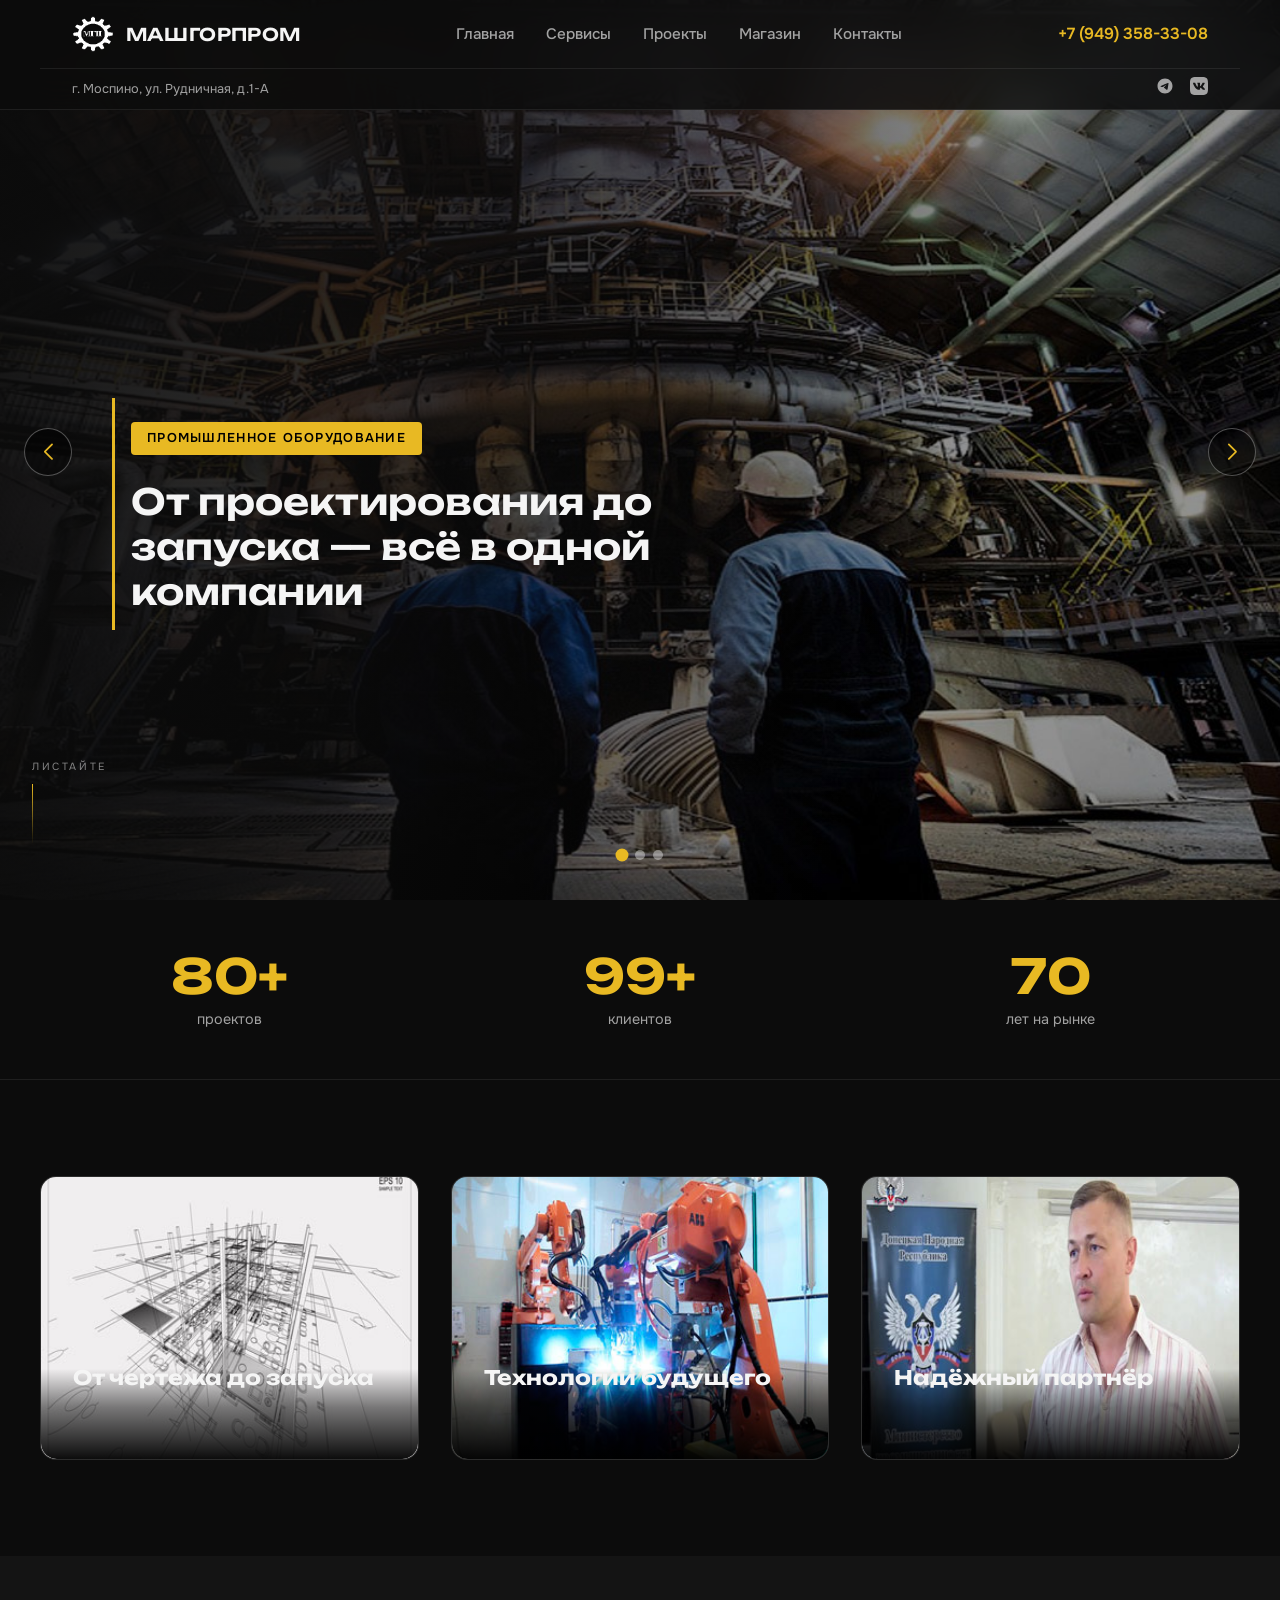
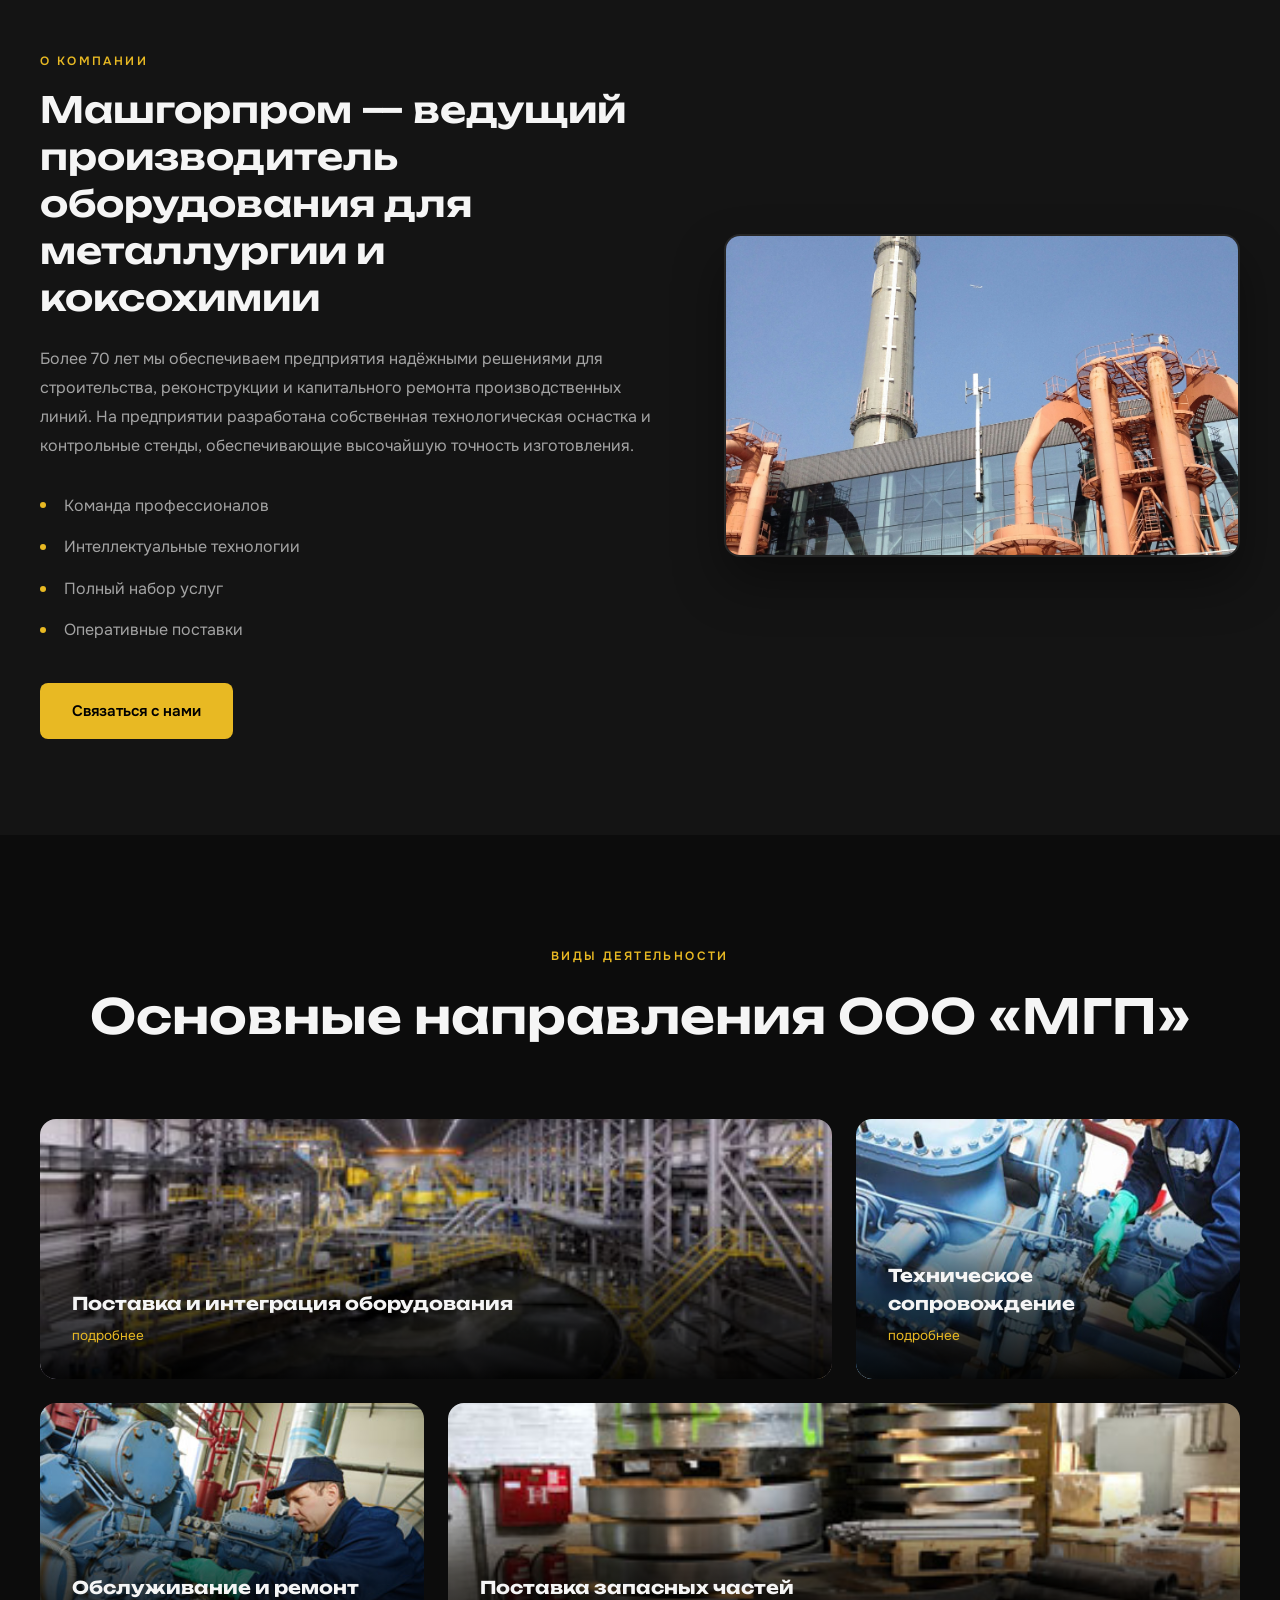
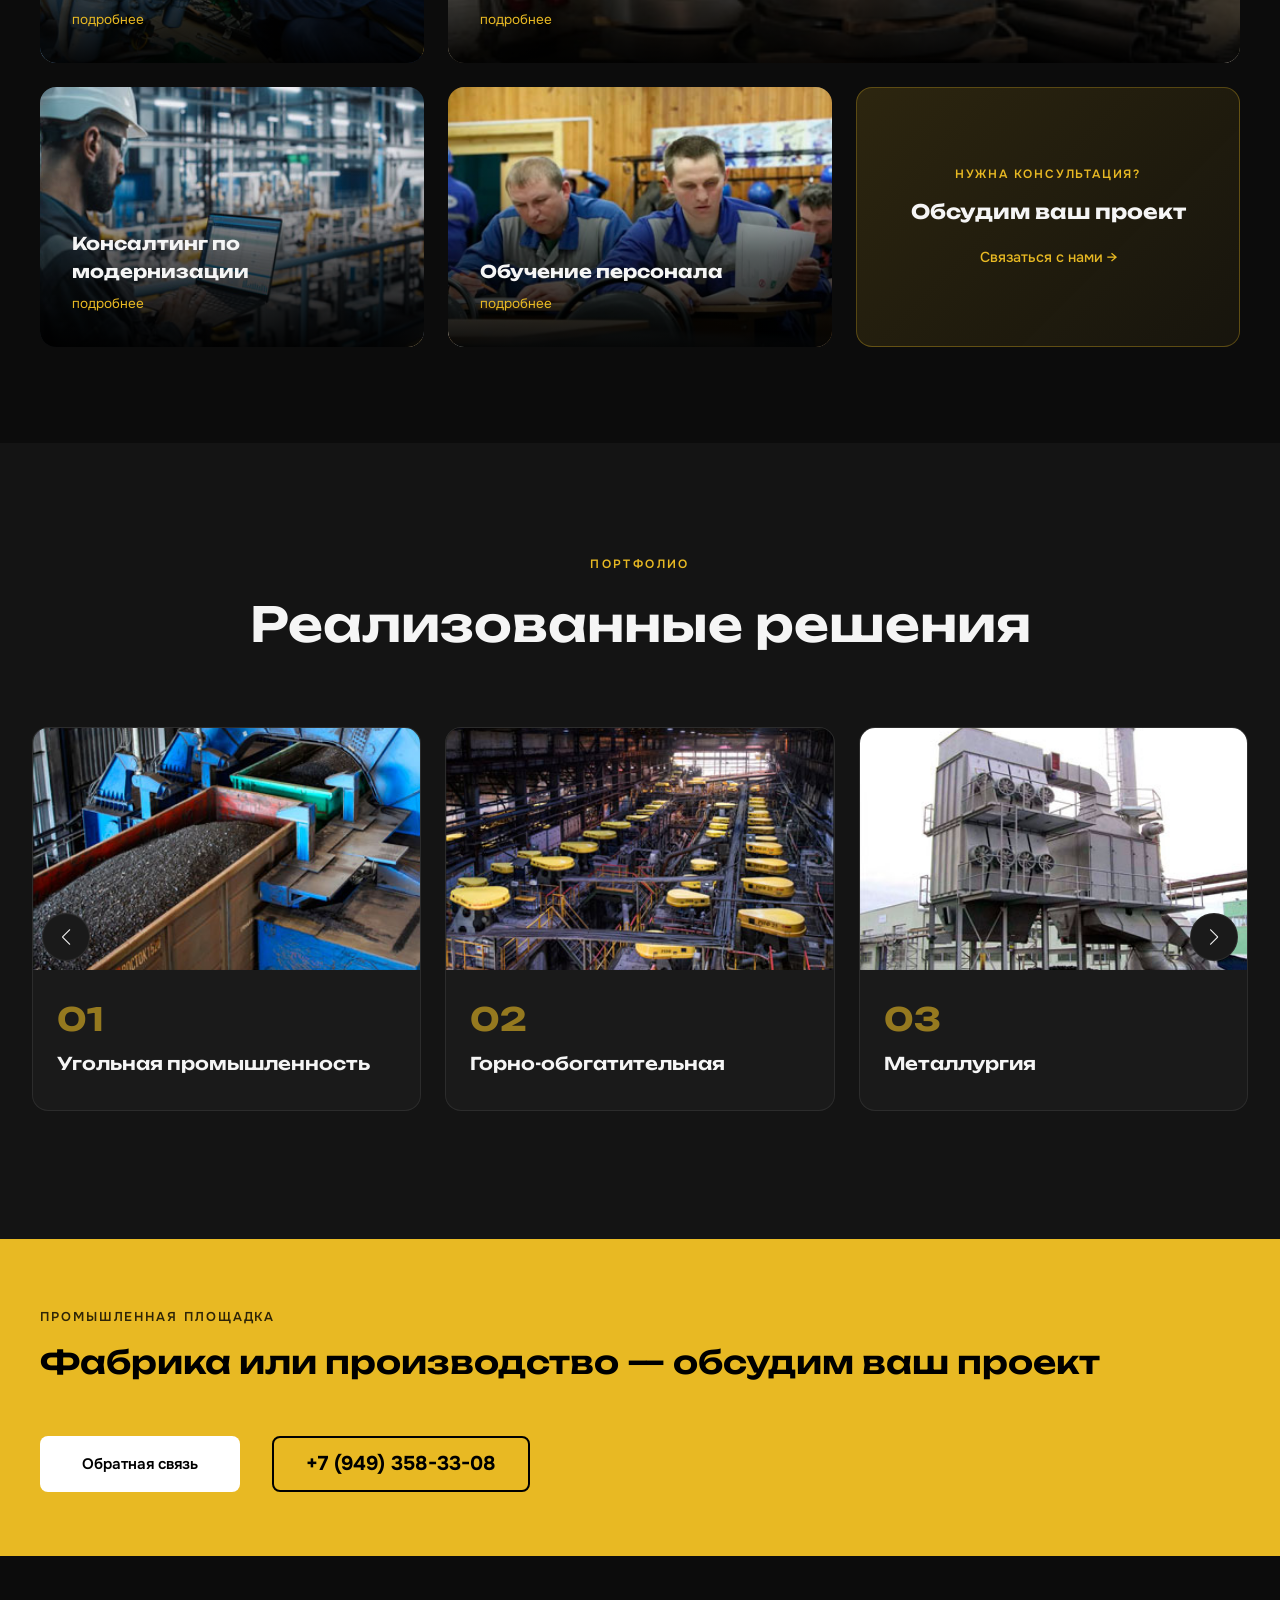
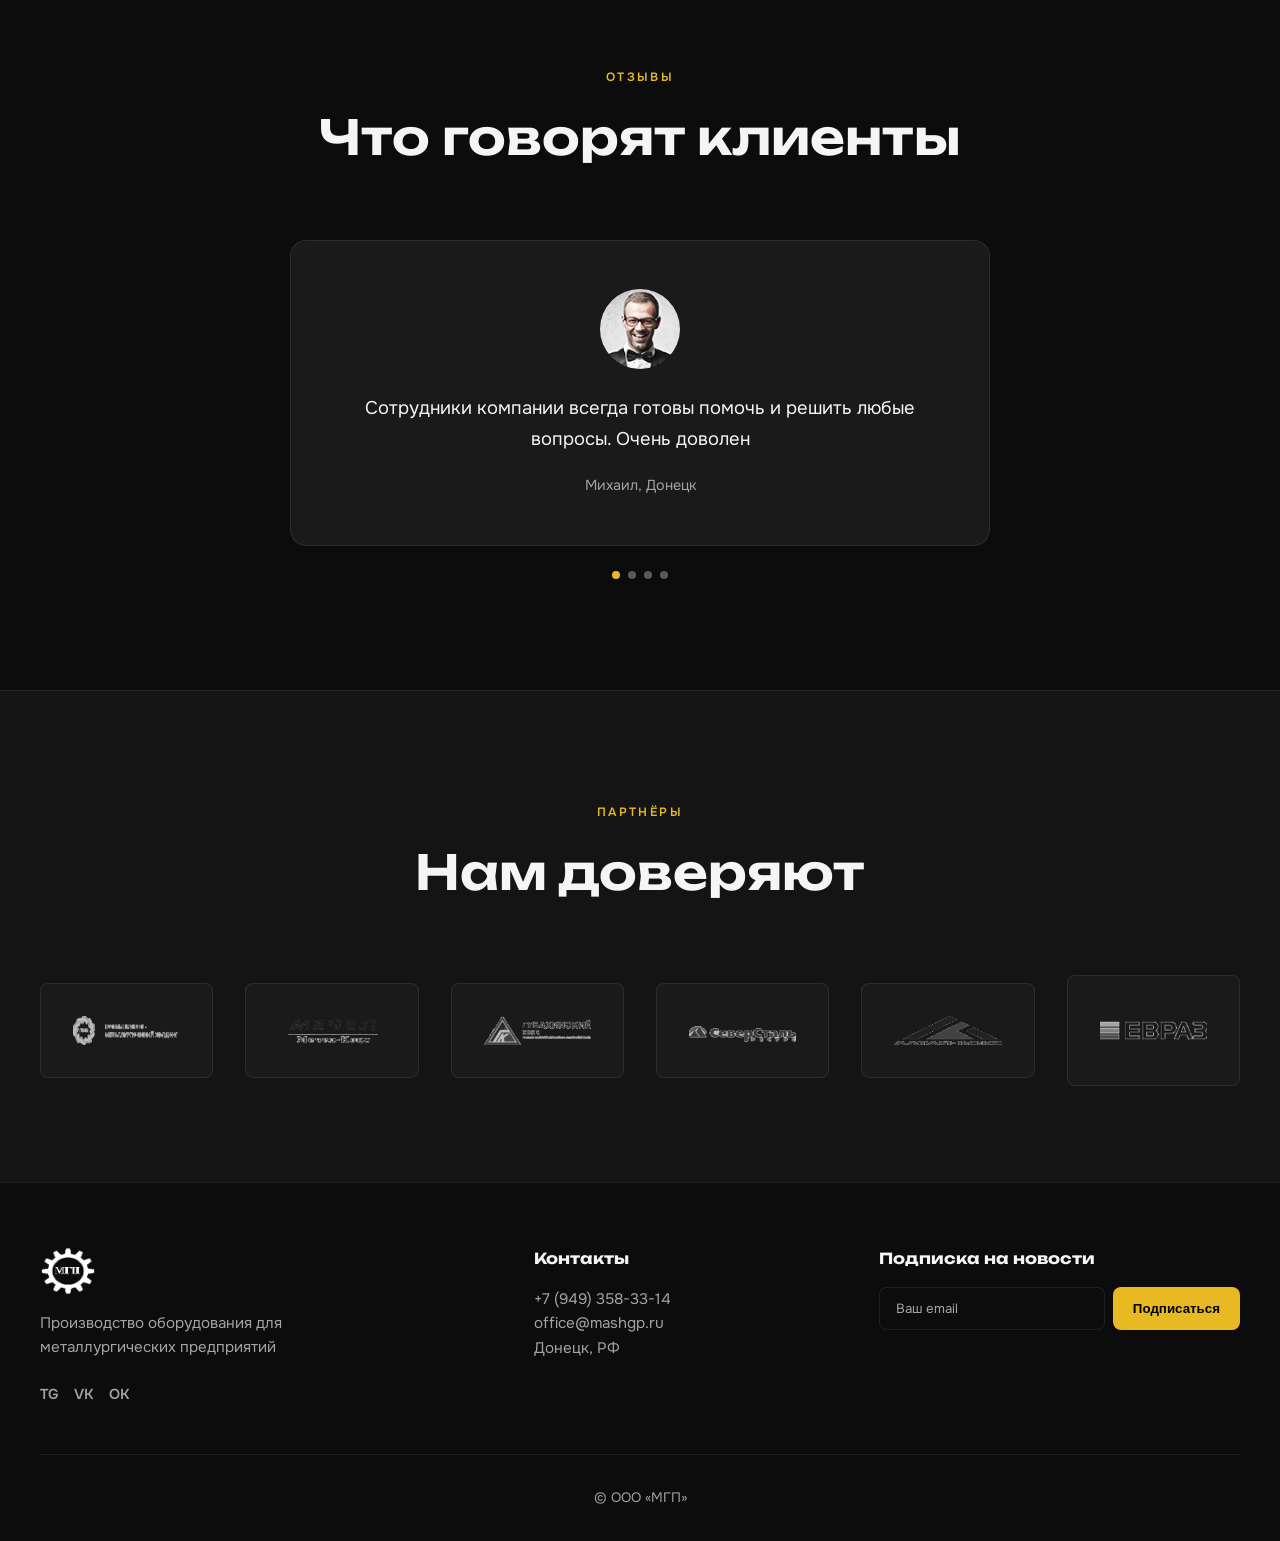
==== commit b4c0c5df: "redesighn" ====
--- a/index.html
+++ b/index.html
@@ -1,776 +1,362 @@
 <!DOCTYPE html>
 <html lang="ru">
-
-  
-<!--  43:57  -->
 <head>
-    <!-- Required meta tags -->
-    <meta charset="utf-8">
-    <meta name="description" content="" />
-    <meta name="keywords" 
-    content="creative, portfolio, agency, template, theme, designed, html5, html, css3, responsive, onepage" />
-    <meta name="author" content="Set Private Limited" />
-    <meta name="viewport" content="width=device-width, initial-scale=1, shrink-to-fit=no">
-
-    <!--[if IE]><meta http-equiv='X-UA-Compatible' content='IE=edge,chrome=1'><![endif]-->
-    <title>МАШГОРПРОМ</title>
-
-
-    <!------------------------------------------
-      Main CSS File
-    <------------------------------------------>
-
-    <!-- Bootstrap CSS -->
-    <link rel="stylesheet" href="css/bootstrap.min.css">
-    <link rel="stylesheet" href="https://cdnjs.cloudflare.com/ajax/libs/font-awesome/4.7.0/css/font-awesome.min.css">
-    <link rel="stylesheet" href="https://cdnjs.cloudflare.com/ajax/libs/animate.css/4.1.1/animate.min.css"/>
-
-    <link rel="stylesheet" href="css/menu.css">
-    <link rel="stylesheet" href="css/custom-animation.css">
-    <!-- Style CSS -->
-    <link rel="stylesheet" href="css/style.css">
-    <!-- Responsive CSS -->
-    <link rel="stylesheet" href="css/responsive.css">
-
-    <!-- Favicon -->
-    <link href="images/favicon.png" rel="shortcut icon" type="image/png">
-
+  <meta charset="utf-8">
+  <meta name="viewport" content="width=device-width, initial-scale=1">
+  <title>МАШГОРПРОМ — Промышленное оборудование</title>
+  <meta name="description" content="ООО Машгорпром — производство нестандартного оборудования для коксохимической и металлургической отраслей. 70+ лет на рынке.">
+  <link rel="icon" href="images/favicon.png" type="image/png">
+
+  <link rel="preconnect" href="https://fonts.googleapis.com">
+  <link rel="preconnect" href="https://fonts.gstatic.com" crossorigin>
+  <link href="https://fonts.googleapis.com/css2?family=Unbounded:wght@400;500;600;700&family=Onest:wght@400;500;600;700&display=swap" rel="stylesheet">
+
+  <link rel="stylesheet" href="https://cdn.jsdelivr.net/npm/swiper@11/swiper-bundle.min.css">
+  <link rel="stylesheet" href="css/home.css">
 </head>
-
 <body>
-
-    <div class="preloader"></div>
-
-    <!-- Start Page Wrapper  -->
-    <div class="page-wrapper">
-
-        <!-- Header Section Start -->
-        <header class="header header-style-1 clearfix">
-            <div class="top-bar">
-                <div class="container">
-                    <div class="row">
-                        <div class="col-lg-10">
-                            <div class="contact-info">
-                                <ul>
-                                    <li>
-                                        <i class="flaticon-flash" style="color: white;"></i> 
-                                        283492, Российская Федерация, Донецкая Народная Республика, Г.О. Донецкий, г. Моспино, ул.Рудничная, д.1-А.
-                                    </li>
-                                </ul>
-                            </div>
-                        </div>
-                        <div class="col-lg-2">
-                            <div class="social-icons">
-                                <ul>
-                                    <li><a href="#"><i class="fa fa-telegram"></i></a></li>
-                                    <li><a href="#"><i class="fa fa-odnoklassniki"></i></a></li>
-                                    <li><a href="#"><i class="fa fa-vk"></i></a></li>
-                                </ul>
-                            </div>
-                        </div>
-                    </div>
-                </div>
+  <div class="preload" aria-hidden="true"></div>
+
+  <header class="site-header">
+    <div class="header-inner">
+      <a href="index.html" class="logo">
+        <img src="images/embl.png" alt="">
+        <span>МАШГОРПРОМ</span>
+      </a>
+      <nav class="nav">
+        <a href="index.html">Главная</a>
+        <a href="services.html">Сервисы</a>
+        <a href="projects.html">Проекты</a>
+        <a href="shop.html">Магазин</a>
+        <a href="contact-style-2.html">Контакты</a>
+      </nav>
+      <a href="tel:+79493583308" class="header-phone">+7 (949) 358-33-08</a>
+      <button class="nav-toggle" aria-label="Меню" type="button">
+        <span></span><span></span><span></span>
+      </button>
+    </div>
+    <div class="header-bar">
+      <span>г. Моспино, ул. Рудничная, д.1-А</span>
+      <div class="header-social">
+        <a href="#" aria-label="Telegram"><svg viewBox="0 0 24 24" width="18" height="18"><path fill="currentColor" d="M12 2C6.48 2 2 6.48 2 12s4.48 10 10 10 10-4.48 10-10S17.52 2 12 2zm4.64 6.8c-.15 1.58-.8 5.42-1.13 7.19-.14.75-.42 1-.68 1.03-.58.05-1.02-.38-1.58-.75-.88-.58-1.38-.94-2.23-1.5-.99-.65-.35-1.01.22-1.59.15-.15 2.71-2.48 2.76-2.69a.2.2 0 00-.05-.18c-.06-.05-.14-.03-.21-.02-.09.02-1.49.95-4.22 2.79-.4.27-.76.41-1.08.4-.36-.01-1.04-.2-1.55-.37-.63-.2-1.12-.31-1.08-.66.02-.18.27-.36.74-.55 2.92-1.27 4.86-2.11 5.83-2.51 2.78-1.16 3.35-1.36 3.73-1.36.08 0 .27.02.39.12.1.08.13.19.14.27-.01.06.01.24 0 .38z"/></svg></a>
+        <a href="#" aria-label="VK"><svg viewBox="0 0 24 24" width="18" height="18"><path fill="currentColor" d="M15.684 0H8.316C1.592 0 0 1.592 0 8.316v7.368C0 22.408 1.592 24 8.316 24h7.368C22.408 24 24 22.408 24 15.684V8.316C24 1.592 22.408 0 15.684 0zm3.692 17.123h-1.744c-.66 0-.862-.525-2.049-1.727-1.033-1-1.49-1.135-1.744-1.135-.356 0-.458.102-.458.593v1.575c0 .424-.135.678-1.253.678-1.846 0-3.896-1.118-5.335-3.202C4.624 10.857 4.03 8.57 4.03 8.096c0-.254.102-.491.593-.491h1.744c.44 0 .61.203.78.677.863 2.49 2.303 4.675 2.896 4.675.22 0 .322-.102.322-.66V9.721c-.068-1.186-.695-1.287-.695-1.71 0-.203.17-.407.44-.407h2.744c.373 0 .508.203.508.643v3.473c0 .372.17.508.271.508.22 0 .407-.136.813-.542 1.254-1.406 2.151-3.574 2.151-3.574.119-.254.322-.491.762-.491h1.744c.525 0 .644.27.525.643-.22 1.017-2.354 4.031-2.354 4.031-.186.305-.254.44 0 .78.186.254.796.779 1.203 1.253.745.847 1.32 1.558 1.473 2.049.17.49-.085.744-.576.744z"/></svg></a>
+      </div>
+    </div>
+  </header>
+
+  <main>
+    <section class="hero">
+      <div class="hero-slider swiper">
+        <div class="swiper-wrapper">
+          <div class="swiper-slide" style="background-image: url(images/slider/1.jpg)">
+            <div class="hero-content">
+              <span class="hero-tag">Промышленное оборудование</span>
+              <h1>От проектирования до запуска — всё в одной компании</h1>
             </div>
-
-            <div class="menu-style menu-style-1 bg-transparent clearfix">
-                <!-- main-navigation start -->
-                <div class="main-navigation main-mega-menu animated">
-                    <nav class="navbar navbar-expand-lg navbar-dark">
-                        <div class="container">
-                            <!-- header dropdown buttons end-->
-                            <a class="navbar-brand" href="index.html">
-                                <img id="logo_img" src="images/embl.png" alt="" class="mr-3">МАШГОРПРОМ
-                            </a> 
-                            <button class="navbar-toggler" type="button" data-toggle="collapse" data-target="#navbar-collapse-1" aria-controls="navbar-collapse-1" aria-expanded="false" aria-label="Toggle navigation">
-                                <span class="navbar-toggler-icon"></span>
-                            </button>
-
-                            <div class="collapse navbar-collapse" id="navbar-collapse-1">
-
-                                <!-- main-menu -->
-                                <ul class="navbar-nav ml-xl-auto">
-
-                                    <!-- mega-menu end -->
-                                    <li class="nav-item dropdown">
-                                        <a href="index.html" class="nav-link">Главная</a>
-                                    </li>
-                                    <!-- mega-menu start -->
-
-                                    <!-- mega-menu end -->
-                                    <li class="nav-item dropdown">
-                                        <a href="services.html" class="nav-link">Сервисы</a>
-                                    </li>
-                                    <!-- mega-menu start -->
-
-                                    <!-- mega-menu end -->
-                                    <li class="nav-item dropdown">
-                                        <a href="projects.html" class="nav-link">Проекты</a>
-                                    </li>
-                                    <!-- mega-menu start -->
-
-                                    <!-- mega-menu end -->
-                                    <li class="nav-item dropdown">
-                                        <a href="shop.html" class="nav-link">Магазин</a>
-                                    </li>
-                                    <!-- mega-menu start -->
-
-
-                                    <!-- mega-menu end -->
-                                    <li class="nav-item dropdown">
-                                        <a href="contact-style-2.html" class="nav-link">Контакты</a>
-                                    </li>
-                                    <!-- mega-menu start -->
-
-                                </ul>
-
-                                <!-- header dropdown buttons -->
-                                <div class="dropdown-buttons">
-                                    <div class="btn-group menu-search-box">
-                                        <button type="button" class="btn dropdown-toggle" id="header-drop-3" data-toggle="dropdown" aria-haspopup="true" aria-expanded="false"><i class="fa fa-search"></i></button>
-                                        <ul class="dropdown-menu dropdown-menu-right dropdown-animation" aria-labelledby="header-drop-3">
-                                            <li>
-                                                <form role="search" class="search-box">
-                                                    <div class="form-group">
-                                                        <input type="text" class="form-control" placeholder="Поиск">
-                                                        <i class="fa fa-search form-control-feedback"></i>
-                                                    </div>
-                                                </form>
-                                            </li>
-                                        </ul>
-                                    </div>
-                                    
-                                    
-                                </div>
-                                <!-- main-menu end -->
-
-                            </div>
-                        </div>
-                    </nav>
-                </div>
-                <!-- main-navigation end -->
+          </div>
+          <div class="swiper-slide" style="background-image: url(images/slider/2.jpg)">
+            <div class="hero-content">
+              <span class="hero-tag">Надёжность</span>
+              <h1>Более 20 лет на рынке промышленных решений</h1>
             </div>
-        </header>
-        <!-- Header Section End -->
-
-        <!-- Slick Section Start -->
-        <section class="slider-wrapper p-0">
-            <div id="slider-style-one" class="carousel slide bs-slider control-round indicators-line" data-ride="carousel" data-pause="hover" data-interval="5000" >
-
-                <!-- Indicators -->
-                <ol class="carousel-indicators">
-                    <li data-target="#slider-style-one" data-slide-to="0" class="active"></li>
-                    <li data-target="#slider-style-one" data-slide-to="1"></li>
-                    <li data-target="#slider-style-one" data-slide-to="2"></li>
-                </ol>
-
-                <!-- Wrapper For Slides -->
-                <div class="carousel-inner" role="listbox">
-                    
-                    <!-- Third Slide -->
-                    <div class="carousel-item active">
-
-                        <!-- Slide Background -->
-                        <img src="images/slider/1.jpg" alt="Slider Images"  class="slide-image"/>
-                        <div class="bs-slider-overlay"></div>
-
-                        <div class="container">
-                            <div class="row">
-                                <!-- Slide Text Layer -->
-                                <div class="slide-text slide-style-left">
-                                    <div class="sub-title">
-                                        <h4>Промышленное оборудование</h4>
-                                    </div>
-                                    <div class="title-box">
-                                        <h2>От проектирования до запуска <br>всё в одной компании.</h2>
-                                    </div>
-                                </div>
-                            </div>
-                        </div>
-                    </div>
-                    <!-- End of Slide -->
-                    
-                    <!-- Third Slide -->
-                    <div class="carousel-item">
-
-                        <!-- Slide Background -->
-                        <img src="images/slider/2.jpg" alt="Slider Images"  class="slide-image"/>
-                        <div class="bs-slider-overlay"></div>
-
-                        <div class="container">
-                            
-                            <div class="row">
-                                <!-- Slide Text Layer -->
-                                <div class="slide-text slide-style-right">
-                                    <div class="sub-title">
-                                        <h4>Надёжность, проверенная временем</h4>
-                                    </div>
-                                    <div class="title-box">
-                                        <h2>Более 20 лет на рынке <br>промышленных решений.</h2>
-                                    </div>
-                                </div>
-                            </div>
-                        </div>
-                    </div>
-                    <!-- End of Slide -->
-                    
-                    <!-- Third Slide -->
-                    <div class="carousel-item">
-
-                        <!-- Slide Background -->
-                        <img src="images/slider/3.jpg" alt="Slider Images"  class="slide-image"/>
-                        <div class="bs-slider-overlay"></div>
-
-                        <div class="container">
-                            
-                            <div class="row">
-                                <!-- Slide Text Layer -->
-                                <div class="slide-text slide-style-center">
-                                    <div class="sub-title">
-                                        <h4>Технологии будущего — сегодня</h4>
-                                    </div>
-                                    <div class="title-box">
-                                        <h2>Автоматизация, роботизация, цифровизация для <br> вашего производства. </h2>
-                                    </div>
-                                </div>
-                            </div>
-                        </div>
-                    </div>
-                    <!-- End of Slide -->
-
-                </div><!-- End of Wrapper For Slides -->
-
-                <!-- Left Control -->
-                <a class="left carousel-control" href="#slider-style-one" role="button" data-slide="prev">
-                    <span class="fa fa-angle-left" aria-hidden="true"></span>
-                    <span class="sr-only">Previous</span>
-                </a>
-
-                <!-- Right Control -->
-                <a class="right carousel-control" href="#slider-style-one" role="button" data-slide="next">
-                    <span class="fa fa-angle-right" aria-hidden="true"></span>
-                    <span class="sr-only">Next</span>
-                </a>
-
-            </div> <!-- End  slider-style-one Slider -->
-        </section>
-        <!-- Slick Section End -->
-
-        <!-- Features Section Start -->
-        <section class="welcome-feature-section pb-40">
-            <div class="container">
-                <div class="row">
-                    <div class="col-md-4">
-                        <div class="welcome-feature">
-                            <div class="thumb">
-                                <img src="images/features/1-1.jpg" alt="features img">
-                            </div>
-                            <div class="content">
-                                <div class="icon-box">
-                                    <i class="flaticon-3d"></i>
-                                </div>
-                                <h2>От чертежа до запуска</h2>
-                            </div>
-                        </div>
-                    </div>
-                    <div class="col-md-4">
-                        <div class="welcome-feature">
-                            <div class="thumb">
-                                <img src="images/features/2-2.jpg" alt="features img">
-                            </div>
-                            <div class="content">
-                                <div class="icon-box">
-                                    <i class="flaticon-engineer"></i>
-                                </div>
-                                <h2>Технологии будущего</h2>
-                            </div>
-                        </div>
-                    </div>
-                    <div class="col-md-4">
-                        <div class="welcome-feature">
-                            <div class="thumb">
-                                <img src="images/features/3-3.jpg" alt="features img">
-                            </div>
-                            <div class="content">
-                                <div class="icon-box">
-                                    <i class="flaticon-idea"></i>
-                                </div>
-                                <h2>надёжный партнёр</h2>
-                            </div>
-                        </div>
-                    </div>
-                </div>
+          </div>
+          <div class="swiper-slide" style="background-image: url(images/slider/3.jpg)">
+            <div class="hero-content">
+              <span class="hero-tag">Технологии будущего</span>
+              <h1>Автоматизация и цифровизация вашего производства</h1>
             </div>
-        </section>
-        <!-- Features Section End -->
-
-        <!-- Services Section Start -->
-        <section id="services" class="service-section4 bg-f9 pb-40">
-            <div class="container">
-                <div class="row">
-                    <div class="section-title">
-                        <h2>Виды <span>Деятельности</span></h2>
-                        <p style="color: #1f1e1e;">Основные направления деятельности ООО «МГП».</p>
-                    </div>
-                </div>
-                <div class="row">
-                    <div class="col-md-4">
-                        <div class="service-item style-4">
-                            <div class="thumb">
-                                <img alt="service img" src="images/service/1-1.jpg">
-                                <div class="service-link-box">
-                                    <a href="industry-construction.html">подробнее</a>
-                                </div>
-                            </div>
-                            <div class="content">
-                                <h3>Поставка и интеграция <!--современного горного и обогатительного оборудования--></h3>
-                            </div>
-                        </div>
-                    </div>
-                    <div class="col-md-4">
-                        <div class="service-item style-4">
-                            <div class="thumb">
-                                <img alt="service img" src="images/service/2-2.jpg">
-                                <div class="service-link-box">
-                                    <a href="industry-construction.html">подробнее</a>
-                                </div>
-                            </div>
-                            <div class="content">
-                                <h3>Техническое сопровождение <!--и монтаж промышленного оборудования--></h3>
-                            </div>
-                        </div>
-                    </div>
-                    <div class="col-md-4">
-                        <div class="service-item style-4">
-                            <div class="thumb">
-                                <img alt="service img" src="images/service/3-3.jpg">
-                                <div class="service-link-box">
-                                    <a href="industry-construction.html">подробнее</a>
-                                </div>
-                            </div>
-                            <div class="content">
-                                <h3>Обслуживание и ремонт <!--промышленного оборудования на месте эксплуатации--></h3>
-                            </div>
-                        </div>
-                    </div>
-                    <div class="col-md-4">
-                        <div class="service-item style-4">
-                            <div class="thumb">
-                                <img alt="service img" src="images/service/4-4.jpg">
-                                <div class="service-link-box">
-                                    <a href="industry-construction.html">подробнее</a>
-                                </div>
-                            </div>
-                            <div class="content">
-                                <h3>Поставка запасных частей <!--и износостойких комплектующих--></h3>
-                            </div>
-                        </div>
-                    </div>
-                    <div class="col-md-4">
-                        <div class="service-item style-4">
-                            <div class="thumb">
-                                <img alt="service img" src="images/service/5-5.jpg">
-                                <div class="service-link-box">
-                                    <a href="industry-construction.html">подробнее</a>
-                                </div>
-                            </div>
-                            <div class="content">
-                                <h3>Консалтинг по модернизации <!--и повышению эффективности--></h3>
-                            </div>
-                        </div>
-                    </div>
-                    <div class="col-md-4">
-                        <div class="service-item style-4">
-                            <div class="thumb">
-                                <img alt="service img" src="images/service/6-6.jpg">
-                                <div class="service-link-box">
-                                    <a href="industry-construction.html">подробнее</a>
-                                </div>
-                            </div>
-                            <div class="content">
-                                <h3>Обучение персонала <!--и передача технологических знаний--></h3>
-                            </div>
-                        </div>
-                    </div>
-                </div>
-            </div>
-        </section>
-        <!-- Services Section End -->
-
-        <!-- Company Section Start -->
-        <section class="company-section">
-            <div class="container">
-                <div class="row about-features">
-                    <div class="col-md-8">
-                        <div class="content">
-                            <h1>НАША <span>КОМПАНИЯ</span></h1>
-                            <p class="p-text">ООО «Машгорпром» — ведущий производитель нестандартного оборудования для коксохимической и металлургической отраслей. Более 70 лет мы обеспечиваем предприятия надёжными решениями для строительства, реконструкции и капитального ремонта производственных линий.
-На нашем предприятии разработана и внедрена собственная технологическая оснастка, специализированные приспособления и контрольные стенды, обеспечивающие высочайшую точность изготовления и стабильное качество продукции. Каждое изделие — это сочетание опыта, инженерной проработки и строгого контроля на всех этапах производства.
-Машгорпром — ваш надёжный партнёр в обеспечении бесперебойной работы критически важных производств.</p>
-                            <ul class="company-list mr-50">
-                                <li><i class="fa fa-caret-right"></i>Команда профессионалов</li>
-                                <li><i class="fa fa-caret-right"></i>Интеллектуальные технологии</li>
-                                <li><i class="fa fa-caret-right"></i>Полный набор услуг</li>
-                                <li><i class="fa fa-caret-right"></i>Оперативные поставки</li>
-                            </ul>
-                            <div class="company-funfact">
-                                <div class="funfact-item">
-                                    <h2>80+</h2>
-                                    <h4>проектов</h4>
-                                </div>
-                                <div class="funfact-item">
-                                    <h2>99+</h2>
-                                    <h4>клиентов</h4>
-                                </div>
-                                <div class="funfact-item">
-                                    <h2>45+</h2>
-                                    <h4>партнеров</h4>
-                                </div>
-                            </div>
-                        </div>
-                    </div>
-                    <div class="col-md-4">
-                        <div class="thumb">
-                            <img src="images/features/h1-1.jpg" alt="Наша компания">
-                        </div>
-                    </div>
-                </div>
-            </div>
-        </section>
-        <!-- Company Section End -->
-
-        <!-- Projects Section Start -->
-        <section id="projects" class="projects-section over-layer-white parallax-bg" style="background-image:url(images/bg/px-1.jpg);" data-type="parallax" data-speed="5">
-            <div class="container">
-                <div class="row">
-                    <div class="section-title">
-                        <!-- <h4>OUR Projects</h4> -->
-                        <h2>Реализованные <span>решения</span></h2>
-                        <p style="color: #1f1e1e;">проверенные временем и практикой.</p>
-                    </div>
-                </div>
-                <div class="row">
-                    <div class="col-md-12">
-                        <div id="projects_carousel" class=" owl-carousel">
-                            <div class="item">
-                                <div class="projects-item style-2">
-                                    <div class="thumb">
-                                        <img src="images/projects/1-11.jpg" alt="Угольная">
-                                    </div>
-                                    <div class="content">
-                                        <div class="counter-item"><h1>01</h1></div>
-                                        <h3><a href="project-single.html">Угольная промышленность</a></h3>
-                                    </div>
-                                    <div class="text-bottom">
-                                        <h4>Модернизация участков погрузки и транспортировки угля</h4>
-                                        <a class="project-btn" href="project-single.html">Просмотр проекта</a>
-                                    </div>
-                                </div>
-                            </div>
-                            <div class="item">
-                                <div class="projects-item style-2">
-                                    <div class="thumb">
-                                        <img src="images/projects/2-2.jpg" alt="Горно-обогатительная">
-                                    </div>
-                                    <div class="content">
-                                        <div class="counter-item"><h1>02</h1></div>
-                                        <h3><a href="project-single.html"> Горно-обогатительная</a></h3>
-                                    </div>
-                                    <div class="text-bottom">
-                                        <h4>Создание и модернизация обогатительных фабрик: от проектирования до пусконаладки.</h4>
-                                        <a class="project-btn" href="project-single.html">Просмотр проекта</a>
-                                    </div>
-                                </div>
-                            </div>
-                            <div class="item">
-                                <div class="projects-item style-2">
-                                    <div class="thumb">
-                                        <img src="images/projects/3-3.jpg" alt="Металлургия">
-                                    </div>
-                                    <div class="content">
-                                        <div class="counter-item"><h1>03</h1></div>
-                                        <h3><a href="project-single.html">Металлургия</a></h3>
-                                    </div>
-                                    <div class="text-bottom">
-                                        <h4>Системы пылегазоочистки и экологической безопасности.</h4>
-                                        <a class="project-btn" href="project-single.html">Просмотр проекта</a>
-                                    </div>
-                                </div>
-                            </div>
-                            <div class="item">
-                                <div class="projects-item style-2">
-                                    <div class="thumb">
-                                        <img src="images/projects/4-4.jpg" alt="Цементная промышленность">
-                                    </div>
-                                    <div class="content">
-                                        <div class="counter-item"><h1>04</h1></div>
-                                        <h3><a href="project-single.html">Цементная промышленность</a></h3>
-                                    </div>
-                                    <div class="text-bottom">
-                                        <h4>Автоматизация линий фасовки и погрузки цемента.</h4>
-                                        <a class="project-btn" href="project-single.html">Просмотр проекта</a>
-                                    </div>
-                                </div>
-                            </div>
-                        </div>
-                    </div>
-                </div>
-            </div>
-        </section>
-        <!-- Projects Section End -->
-
-        <!-- Contact Section Start -->
-        <section class="contact-divider pb-70">
-            <div class="container">
-                <div class="row align-items-center">
-                    <div class="col-md-8">
-                        <div class="contact-item" style="flex-wrap: wrap;">
-                            <h5>ЗАВОД ЯВЛЯЕТСЯ ПРОМЫШЛЕННОЙ ПЛОЩАДКОЙ</h5>
-                            <h3>ФАБРИКА ИЛИ ПРОИЗВОДСТВО</h3>
-                        </div>
-                    </div>
-                    <div class="col-md-4 offset-md-0">
-                        <div class="contact-btn-item mt-3">
-                            <a class="contact-btn style-1" href="#">обратная связь</a>
-                            <h3>+7(949) 358-33-08</h3>
-                        </div>
-                    </div>
-                </div>
-            </div>
-        </section>
-        <!-- Contact Section End -->
-
-        <!-- testimonials Section Start -->
-        <section class="testimonials-section pb-70" aria-labelledby="testimonials-heading" role="region">
-            <div class="container">
-                <div class="row">
-                    <div class="section-title" id="testimonials-heading">
-                        <!-- <h4>OUR testimonials</h4> -->
-                        <h2>ОТЗЫВЫ <span>КЛИЕНТОВ</span></h2>
-                        <p style="color: #1f1e1e;">Отзывы от наших довольных клиентов.</p>
-                    </div>
-                </div>
-                <div class="row testimonials-post">
-                    <div class="col-md-12">
-                        <!-- Карусель для отзывов -->
-                        <div id="testimonials_carousel" class="owl-carousel testimonials-carousel" role="region" aria-label="Карусель с отзывами клиентов">
-                            <!-- Отзыв 1 -->
-                            <div class="item" role="group" aria-roledescription="slide" aria-label="1 из 4">
-                                <figure class="testimonials-item">
-                                    <div class="thumb">
-                                        <img src="images/testimonials/1.jpg" alt="Фотография клиента Михаил" loading="lazy">
-                                    </div>
-                                    <div class="content">
-                                        <blockquote>
-                                            <p><i class="fa fa-quote-left"></i>Сотрудники компании всегда готовы помочь и решить любые вопросы. Очень доволен<i class="fa fa-quote-right"></i></p>
-                                        </blockquote>
-                                        <figcaption class="testimonial-author">
-                                            <small><strong>Михаил</strong> - Донецк</small>
-                                        </figcaption>
-                                    </div>
-                                </figure>
-                            </div>
-                            
-                            <!-- Отзыв 2 -->
-                            <div class="item" role="group" aria-roledescription="slide" aria-label="2 из 4">
-                                <figure class="testimonials-item">
-                                    <div class="thumb">
-                                        <img src="images/testimonials/2.jpg" alt="Фотография клиента Иван" loading="lazy">
-                                    </div>
-                                    <div class="content">
-                                        <blockquote>
-                                            <p><i class="fa fa-quote-left"></i>Заказывал электронику и был приятно удивлен качеством товаров. Доставка также прошла без задержек.<i class="fa fa-quote-right"></i></p>
-                                        </blockquote>
-                                        <figcaption class="testimonial-author">
-                                            <small><strong>Иван</strong> - Санкт-Петербург</small>
-                                        </figcaption>
-                                    </div>
-                                </figure>
-                            </div>
-                            
-                            <!-- Отзыв 3 -->
-                            <div class="item" role="group" aria-roledescription="slide" aria-label="3 из 4">
-                                <figure class="testimonials-item">
-                                    <div class="thumb">
-                                        <img src="images/testimonials/3.jpg" alt="Фотография клиента Дмитрий" loading="lazy">
-                                    </div>
-                                    <div class="content">
-                                        <blockquote>
-                                            <p><i class="fa fa-quote-left"></i>Спасибо за оперативные ответы и профессиональные рекомендации. Очень доволен!<i class="fa fa-quote-right"></i></p>
-                                        </blockquote>
-                                        <figcaption class="testimonial-author">
-                                            <small><strong>Дмитрий</strong> - Екатеринбург</small>
-                                        </figcaption>
-                                    </div>
-                                </figure>
-                            </div>
-                            
-                            <!-- Отзыв 4 -->
-                            <div class="item" role="group" aria-roledescription="slide" aria-label="4 из 4">
-                                <figure class="testimonials-item">
-                                    <div class="thumb">
-                                        <img src="images/testimonials/4.jpg" alt="Фотография клиента Ольга" loading="lazy">
-                                    </div>
-                                    <div class="content">
-                                        <blockquote>
-                                            <p><i class="fa fa-quote-left"></i>Отличное качество продукции и профессиональный подход. Рекомендую всем, кто ищет надежного партнера.<i class="fa fa-quote-right"></i></p>
-                                        </blockquote>
-                                        <figcaption class="testimonial-author">
-                                            <small><strong>Ольга</strong> - Новосибирск</small>
-                                        </figcaption>
-                                    </div>
-                                </figure>
-                            </div>
-                        
-                        <!-- Элементы навигации для карусели -->
-                        <div class="testimonials-navigation" role="toolbar" aria-label="Управление каруселью отзывов">
-                            <button type="button" class="carousel-prev" aria-label="Предыдущий отзыв">
-                                <i class="fa fa-chevron-left" aria-hidden="true"></i>
-                            </button>
-                            <button type="button" class="carousel-next" aria-label="Следующий отзыв">
-                                <i class="fa fa-chevron-right" aria-hidden="true"></i>
-                            </button>
-                        </div>
-                        
-                        <!-- Индикаторы слайдов -->
-                        <div class="testimonials-indicators" role="tablist" aria-label="Индикаторы отзывов">
-                            <button type="button" role="tab" aria-label="Перейти к первому отзыву" aria-selected="true" tabindex="0"></button>
-                            <button type="button" role="tab" aria-label="Перейти ко второму отзыву" aria-selected="false" tabindex="-1"></button>
-                            <button type="button" role="tab" aria-label="Перейти к третьему отзыву" aria-selected="false" tabindex="-1"></button>
-                            <button type="button" role="tab" aria-label="Перейти к четвертому отзыву" aria-selected="false" tabindex="-1"></button>
-                        </div>
-                    </div>
-                </div>
-            </div>
-        </section>
-        <!-- testimonials Section End -->
-
-        <!-- Client Section Start -->
-        <section class="client-section bg-f7 pb-70 pt-70" aria-labelledby="partners-heading">
-            <div class="container">
-                <div class="row">
-                    <div class="section-title" id="partners-heading">
-                        <h2>НАМ <span>ДОВЕРЯЮТ</span></h2>
-                        <p style="color: #1f1e1e;">Партнёры и клиенты, с которыми мы работаем.</p>
-                    </div>
-                </div>
-                <div class="row" role="list" aria-label="Логотипы партнёров">
-                    <div class="client-grid">
-                        <div class="client-img-item" role="listitem">
-                            <img src="images/partner/1-1.png" alt="Партнёр 1" loading="lazy">
-                        </div>
-                        <div class="client-img-item" role="listitem">
-                            <img src="images/partner/2-2.png" alt="Партнёр 2" loading="lazy">
-                        </div>
-                        <div class="client-img-item" role="listitem">
-                            <img src="images/partner/3-3.png" alt="Партнёр 3" loading="lazy">
-                        </div>
-                        <div class="client-img-item" role="listitem">
-                            <img src="images/partner/4-4.png" alt="Партнёр 4" loading="lazy">
-                        </div>
-                        <div class="client-img-item" role="listitem">
-                            <img src="images/partner/5-5.png" alt="Партнёр 5" loading="lazy">
-                        </div>
-                        <div class="client-img-item" role="listitem">
-                            <img src="images/partner/6-6.png" alt="Партнёр 6" loading="lazy">
-                        </div>
-                    </div>
-                </div>
-            </div>
-        </section>
-        <!-- Client Section End -->
-
-        <!-- Footer Style Seven Start -->
-        <footer class="bg-faded pt-40 pb-40 bg-theme-color-2" aria-labelledby="footer-heading">
-          <div class="container">
-            <div class="section-content d-flex" id="footer-heading">
-              <div class="row">
-                <div class="col-md-4 col-sm-12">
-                    <div class="footer-item footer-widget-one">
-                      <img class="footer-logo mb-25" src="images/embl.png" alt="Логотип">
-                        <p>Производство оборудования для металлургических предприятий</p>
-                          <hr>
-                          <ul class="social-icon bg-transparent bordered-theme">
-                            <li><a href="#"><i class="fa fa-telegram" aria-hidden="true"></i></a></li>
-                            <li><a href="#"><i class="fa fa-odnoklassniki" aria-hidden="true"></i></a></li>
-                            <li><a href="#"><i class="fa fa-vk" aria-hidden="true"></i></a></li>
-                          </ul>
-                    </div>
-                </div>
-
-                <div class="col-md-4 col-sm-12">
-                  <div class="footer-item">
-                    <div class="footer-title">
-                      <h4>Наши <span>контакты</span></h4>
-                    </div>
-                    <ul class="footer-list footer-contact mb-10">
-                      <li><i class="fa fa-phone"></i> +7(949) 358-33-14</li>
-                      <li><i class="fa fa-envelope"></i> <a href="mailto:info@cocsohim_oborudovanie.com">office@mashgp.ru</a></li>
-                      <li><i class="fa fa-map-marker"></i> Донецк, РФ</li>
-                    </ul>
-                  </div>
-                </div>
-                <div class="col-md-4 col-sm-12">
-                      <div class="footer-item">
-                        <div class="footer-title">
-                            <h4>Подписка на <span>новости</span></h4>
-                        </div>
-                        <div class="input-group subscribe-style-two">
-                          <input type="email" class="form-control input-subscribe" placeholder="Ваш email">
-                          <span class="input-group-btn">
-                            <button class="btn btn-subscribe" type="button">Подписаться</button>
-                          </span>
-                        </div>
-                      </div>
-  
-                    </div>
-                  </div>
+          </div>
+        </div>
+        <div class="hero-pagination swiper-pagination"></div>
+        <button class="hero-prev swiper-button-prev" aria-label="Назад"></button>
+        <button class="hero-next swiper-button-next" aria-label="Вперёд"></button>
+        <div class="hero-scroll">
+          <span>Листайте</span>
+          <div class="hero-scroll-line"></div>
+        </div>
+      </div>
+    </section>
+
+    <section class="stats">
+      <div class="stats-grid">
+        <div class="stat">
+          <span class="stat-num">80+</span>
+          <span class="stat-label">проектов</span>
+        </div>
+        <div class="stat">
+          <span class="stat-num">99+</span>
+          <span class="stat-label">клиентов</span>
+        </div>
+        <div class="stat">
+          <span class="stat-num">70</span>
+          <span class="stat-label">лет на рынке</span>
+        </div>
+      </div>
+    </section>
+
+    <section class="features">
+      <div class="features-grid">
+        <a href="services.html" class="feature-card">
+          <div class="feature-img"><img src="images/features/1-1.jpg" alt=""></div>
+          <div class="feature-content">
+            <h3>От чертежа до запуска</h3>
+            <span class="feature-link">Узнать больше →</span>
+          </div>
+        </a>
+        <a href="services.html" class="feature-card">
+          <div class="feature-img"><img src="images/features/2-2.jpg" alt=""></div>
+          <div class="feature-content">
+            <h3>Технологии будущего</h3>
+            <span class="feature-link">Узнать больше →</span>
+          </div>
+        </a>
+        <a href="services.html" class="feature-card">
+          <div class="feature-img"><img src="images/features/3-3.jpg" alt=""></div>
+          <div class="feature-content">
+            <h3>Надёжный партнёр</h3>
+            <span class="feature-link">Узнать больше →</span>
+          </div>
+        </a>
+      </div>
+    </section>
+
+    <section class="about">
+      <div class="about-wrap">
+        <div class="about-text">
+          <span class="section-label">О компании</span>
+          <h2>Машгорпром — ведущий производитель оборудования для металлургии и коксохимии</h2>
+          <p>Более 70 лет мы обеспечиваем предприятия надёжными решениями для строительства, реконструкции и капитального ремонта производственных линий. На предприятии разработана собственная технологическая оснастка и контрольные стенды, обеспечивающие высочайшую точность изготовления.</p>
+          <ul class="about-list">
+            <li>Команда профессионалов</li>
+            <li>Интеллектуальные технологии</li>
+            <li>Полный набор услуг</li>
+            <li>Оперативные поставки</li>
+          </ul>
+          <a href="contact-style-2.html" class="btn btn-primary">Связаться с нами</a>
+        </div>
+        <div class="about-img">
+          <img src="images/features/h1-1.jpg" alt="Производство Машгорпром">
+        </div>
+      </div>
+    </section>
+
+    <section class="services">
+      <div class="section-head">
+        <span class="section-label">Виды деятельности</span>
+        <h2>Основные направления ООО «МГП»</h2>
+      </div>
+      <div class="services-bento">
+        <a href="industry-construction.html" class="service-tile">
+          <img src="images/service/1-1.jpg" alt="">
+          <div class="service-tile-overlay">
+            <h3>Поставка и интеграция оборудования</h3>
+            <span>подробнее</span>
+          </div>
+        </a>
+        <a href="industry-construction.html" class="service-tile">
+          <img src="images/service/2-2.jpg" alt="">
+          <div class="service-tile-overlay">
+            <h3>Техническое сопровождение</h3>
+            <span>подробнее</span>
+          </div>
+        </a>
+        <a href="industry-construction.html" class="service-tile">
+          <img src="images/service/3-3.jpg" alt="">
+          <div class="service-tile-overlay">
+            <h3>Обслуживание и ремонт</h3>
+            <span>подробнее</span>
+          </div>
+        </a>
+        <a href="industry-construction.html" class="service-tile">
+          <img src="images/service/4-4.jpg" alt="">
+          <div class="service-tile-overlay">
+            <h3>Поставка запасных частей</h3>
+            <span>подробнее</span>
+          </div>
+        </a>
+        <a href="industry-construction.html" class="service-tile">
+          <img src="images/service/5-5.jpg" alt="">
+          <div class="service-tile-overlay">
+            <h3>Консалтинг по модернизации</h3>
+            <span>подробнее</span>
+          </div>
+        </a>
+        <a href="industry-construction.html" class="service-tile">
+          <img src="images/service/6-6.jpg" alt="">
+          <div class="service-tile-overlay">
+            <h3>Обучение персонала</h3>
+            <span>подробнее</span>
+          </div>
+        </a>
+        <a href="contact-style-2.html" class="service-tile service-tile-cta">
+          <div class="service-tile-cta-inner">
+            <span class="service-tile-cta-label">Нужна консультация?</span>
+            <h3>Обсудим ваш проект</h3>
+            <span class="service-tile-cta-link">Связаться с нами →</span>
+          </div>
+        </a>
+      </div>
+    </section>
+
+    <section class="projects">
+      <div class="section-head">
+        <span class="section-label">Портфолио</span>
+        <h2>Реализованные решения</h2>
+      </div>
+      <div class="projects-slider swiper">
+        <div class="swiper-wrapper">
+          <div class="swiper-slide">
+            <a href="project-single.html" class="project-card">
+              <div class="project-img"><img src="images/projects/1-11.jpg" alt=""></div>
+              <div class="project-info">
+                <span class="project-num">01</span>
+                <h3>Угольная промышленность</h3>
+                <p>Модернизация участков погрузки и транспортировки угля</p>
               </div>
-            </div>
-          </div>
-        </footer>
-        <section class="footer-copy-right bg-theme-color-2 text-white p-0" aria-label="Правовая информация">
-          <div class="container">
-            <div class="row">
-              <div class="col-12 text-center">
-                <p>ООО "МГП"</p>
+            </a>
+          </div>
+          <div class="swiper-slide">
+            <a href="project-single.html" class="project-card">
+              <div class="project-img"><img src="images/projects/2-2.jpg" alt=""></div>
+              <div class="project-info">
+                <span class="project-num">02</span>
+                <h3>Горно-обогатительная</h3>
+                <p>Создание и модернизация обогатительных фабрик</p>
               </div>
-            </div>
-          </div>
-        </section>
-        <!-- Footer Style Seven End -->
+            </a>
+          </div>
+          <div class="swiper-slide">
+            <a href="project-single.html" class="project-card">
+              <div class="project-img"><img src="images/projects/3-3.jpg" alt=""></div>
+              <div class="project-info">
+                <span class="project-num">03</span>
+                <h3>Металлургия</h3>
+                <p>Системы пылегазоочистки и экологической безопасности</p>
+              </div>
+            </a>
+          </div>
+          <div class="swiper-slide">
+            <a href="project-single.html" class="project-card">
+              <div class="project-img"><img src="images/projects/4-4.jpg" alt=""></div>
+              <div class="project-info">
+                <span class="project-num">04</span>
+                <h3>Цементная промышленность</h3>
+                <p>Автоматизация линий фасовки и погрузки цемента</p>
+              </div>
+            </a>
+          </div>
+        </div>
+        <div class="projects-nav">
+          <button class="projects-prev swiper-button-prev" aria-label="Назад"></button>
+          <button class="projects-next swiper-button-next" aria-label="Вперёд"></button>
+        </div>
+      </div>
+    </section>
+
+    <section class="cta">
+      <div class="cta-inner">
+        <div class="cta-text">
+          <span class="cta-label">Промышленная площадка</span>
+          <h2>Фабрика или производство — обсудим ваш проект</h2>
+        </div>
+        <div class="cta-actions">
+          <a href="contact-style-2.html" class="btn btn-light">Обратная связь</a>
+          <a href="tel:+79493583308" class="cta-phone">+7 (949) 358-33-08</a>
+        </div>
+      </div>
+    </section>
+
+    <section class="testimonials">
+      <div class="section-head">
+        <span class="section-label">Отзывы</span>
+        <h2>Что говорят клиенты</h2>
+      </div>
+      <div class="testimonials-slider swiper">
+        <div class="swiper-wrapper">
+          <div class="swiper-slide">
+            <blockquote class="testimonial">
+              <img src="images/testimonials/1.jpg" alt="" class="testimonial-avatar">
+              <p>Сотрудники компании всегда готовы помочь и решить любые вопросы. Очень доволен</p>
+              <cite>Михаил, Донецк</cite>
+            </blockquote>
+          </div>
+          <div class="swiper-slide">
+            <blockquote class="testimonial">
+              <img src="images/testimonials/2.jpg" alt="" class="testimonial-avatar">
+              <p>Заказывал оборудование и был приятно удивлен качеством. Доставка прошла без задержек</p>
+              <cite>Иван, Санкт-Петербург</cite>
+            </blockquote>
+          </div>
+          <div class="swiper-slide">
+            <blockquote class="testimonial">
+              <img src="images/testimonials/3.jpg" alt="" class="testimonial-avatar">
+              <p>Спасибо за оперативные ответы и профессиональные рекомендации. Очень доволен!</p>
+              <cite>Дмитрий, Екатеринбург</cite>
+            </blockquote>
+          </div>
+          <div class="swiper-slide">
+            <blockquote class="testimonial">
+              <img src="images/testimonials/4.jpg" alt="" class="testimonial-avatar">
+              <p>Отличное качество продукции и профессиональный подход. Рекомендую всем</p>
+              <cite>Ольга, Новосибирск</cite>
+            </blockquote>
+          </div>
+        </div>
+        <div class="testimonials-pagination swiper-pagination"></div>
+      </div>
+    </section>
+
+    <section class="partners">
+      <div class="section-head">
+        <span class="section-label">Партнёры</span>
+        <h2>Нам доверяют</h2>
+      </div>
+      <div class="partners-grid">
+        <div class="partner-logo"><img src="images/partner/1-1.png" alt="Партнёр" loading="lazy"></div>
+        <div class="partner-logo"><img src="images/partner/2-2.png" alt="Партнёр" loading="lazy"></div>
+        <div class="partner-logo"><img src="images/partner/3-3.png" alt="Партнёр" loading="lazy"></div>
+        <div class="partner-logo"><img src="images/partner/4-4.png" alt="Партнёр" loading="lazy"></div>
+        <div class="partner-logo"><img src="images/partner/5-5.png" alt="Партнёр" loading="lazy"></div>
+        <div class="partner-logo"><img src="images/partner/6-6.png" alt="Партнёр" loading="lazy"></div>
+      </div>
+    </section>
+  </main>
+
+  <footer class="site-footer">
+    <div class="footer-inner">
+      <div class="footer-brand">
+        <img src="images/embl.png" alt="" class="footer-logo">
+        <p>Производство оборудования для металлургических предприятий</p>
+        <div class="footer-social">
+          <a href="#" aria-label="Telegram">TG</a>
+          <a href="#" aria-label="VK">VK</a>
+          <a href="#" aria-label="Одноклассники">OK</a>
+        </div>
+      </div>
+      <div class="footer-contacts">
+        <h4>Контакты</h4>
+        <p><a href="tel:+79493583314">+7 (949) 358-33-14</a></p>
+        <p><a href="mailto:office@mashgp.ru">office@mashgp.ru</a></p>
+        <p>Донецк, РФ</p>
+      </div>
+      <div class="footer-newsletter">
+        <h4>Подписка на новости</h4>
+        <form class="newsletter-form">
+          <input type="email" placeholder="Ваш email" required>
+          <button type="submit">Подписаться</button>
+        </form>
+      </div>
     </div>
-    <!-- End Page Wrapper  -->
-
-    <a href="#" class="scrollup"><i class="flaticon-long-arrow-pointing-up" aria-hidden="true"></i></a>
-
-    <a href="#" class="scrollup"><i class="flaticon-long-arrow-pointing-up" aria-hidden="true"></i></a>
-
-
-      <!------------------------------------------
-        Main JavaScript
-      <------------------------------------------>
-      <script src="js/jquery-3.2.1.min.js"></script>
-      <script src="js/popper.min.js"></script>
-      <script src="js/bootstrap.min.js"></script>
-
-
-      <!-- Optional JavaScript -->
-      <script src="js/bootstrap-dropdownhover.min.js"></script>
-      <script src="js/bootstrap-slider.js"></script>
-      <script src="js/jquery.flexslider-min.js"></script>
-      <script src="js/slick.min.js"></script>
-      <script src="js/owl.carousel.min.js"></script>
-      <script src="js/css3-animate-it.js"></script>
-      <script src="js/magnific-popup.min.js"></script>
-      <script src="js/jquery.fancybox.js"></script>
-      <script src="js/player-min.js"></script>
-
-      <!-- Custom JavaScript -->
-      <script src="js/script.js"></script>
-      
-
+    <div class="footer-bottom">
+      <p>© ООО «МГП»</p>
+    </div>
+  </footer>
+
+  <a href="#" class="scroll-top" aria-label="Наверх">
+    <svg viewBox="0 0 24 24" width="24" height="24"><path fill="currentColor" d="M7.41 15.41L12 10.83l4.59 4.58L18 14l-6-6-6 6z"/></svg>
+  </a>
+
+  <script src="https://cdn.jsdelivr.net/npm/swiper@11/swiper-bundle.min.js"></script>
+  <script src="js/home.js"></script>
 </body>
-
-
-<!--  46:48  -->
-</html>+</html>
--- a/css/home.css
+++ b/css/home.css
@@ -0,0 +1,1835 @@
+/* МАШГОРПРОМ — Дизайн с нуля */
+
+:root {
+  --bg: #0c0c0c;
+  --bg-elevated: #141414;
+  --bg-card: #1a1a1a;
+  --text: #f5f5f5;
+  --text-muted: #a3a3a3;
+  --accent: #e8b923;
+  --accent-dim: rgba(232, 185, 35, 0.15);
+  --border: rgba(255, 255, 255, 0.08);
+  --font-display: 'Unbounded', sans-serif;
+  --font-body: 'Onest', system-ui, sans-serif;
+  --radius: 8px;
+  --radius-lg: 16px;
+  --transition: 0.25s ease;
+  --container: min(1200px, 94vw);
+}
+
+*,
+*::before,
+*::after {
+  box-sizing: border-box;
+  margin: 0;
+  padding: 0;
+}
+
+html {
+  scroll-behavior: smooth;
+}
+
+body {
+  font-family: var(--font-body);
+  font-size: 16px;
+  line-height: 1.6;
+  color: var(--text-muted);
+  background: var(--bg);
+  overflow-x: hidden;
+}
+
+img {
+  max-width: 100%;
+  height: auto;
+  display: block;
+}
+
+a {
+  color: inherit;
+  text-decoration: none;
+  transition: color var(--transition);
+}
+
+a:hover {
+  color: var(--accent);
+}
+
+ul {
+  list-style: none;
+}
+
+/* Preload */
+.preload {
+  position: fixed;
+  inset: 0;
+  background: var(--bg);
+  z-index: 9999;
+  display: flex;
+  align-items: center;
+  justify-content: center;
+  transition: opacity 0.5s, visibility 0.5s;
+}
+
+.preload.hidden {
+  opacity: 0;
+  visibility: hidden;
+  pointer-events: none;
+}
+
+.preload::after {
+  content: '';
+  width: 40px;
+  height: 40px;
+  border: 3px solid var(--border);
+  border-top-color: var(--accent);
+  border-radius: 50%;
+  animation: spin 0.8s linear infinite;
+}
+
+@keyframes spin {
+  to {
+    transform: rotate(360deg);
+  }
+}
+
+/* Header */
+.site-header {
+  position: fixed;
+  top: 0;
+  left: 0;
+  right: 0;
+  z-index: 1000;
+  background: rgba(12, 12, 12, 0.85);
+  backdrop-filter: blur(20px);
+  border-bottom: 1px solid var(--border);
+  transition: background var(--transition);
+}
+
+.site-header.scrolled {
+  background: rgba(12, 12, 12, 0.95);
+}
+
+.header-inner {
+  max-width: var(--container);
+  margin: 0 auto;
+  padding: 1rem 2rem;
+  display: flex;
+  align-items: center;
+  justify-content: space-between;
+  gap: 2rem;
+}
+
+.logo {
+  display: flex;
+  align-items: center;
+  gap: 0.75rem;
+  font-family: var(--font-display);
+  font-weight: 600;
+  font-size: 1.1rem;
+  color: var(--text);
+  letter-spacing: 0.02em;
+}
+
+.logo img {
+  height: 36px;
+  width: auto;
+}
+
+.nav {
+  display: flex;
+  gap: 2rem;
+}
+
+.nav a {
+  font-size: 0.95rem;
+  font-weight: 500;
+  color: var(--text-muted);
+}
+
+.nav a:hover {
+  color: var(--accent);
+}
+
+.header-phone {
+  font-weight: 600;
+  color: var(--accent);
+}
+
+.header-phone:hover {
+  color: var(--text);
+}
+
+.nav-toggle {
+  display: none;
+  flex-direction: column;
+  gap: 6px;
+  background: none;
+  border: none;
+  cursor: pointer;
+  padding: 8px;
+}
+
+.nav-toggle span {
+  width: 24px;
+  height: 2px;
+  background: var(--text);
+}
+
+.header-bar {
+  max-width: var(--container);
+  margin: 0 auto;
+  padding: 0.5rem 2rem;
+  display: flex;
+  justify-content: space-between;
+  align-items: center;
+  font-size: 0.8rem;
+  color: var(--text-muted);
+  border-top: 1px solid var(--border);
+}
+
+.header-social {
+  display: flex;
+  gap: 1rem;
+}
+
+.header-social a {
+  color: var(--text-muted);
+}
+
+.header-social a:hover {
+  color: var(--accent);
+}
+
+/* Hero */
+.hero {
+  min-height: 100vh;
+  position: relative;
+}
+
+.hero-slider {
+  height: 100vh;
+}
+
+.hero .swiper-slide {
+  background-size: cover;
+  background-position: center;
+  position: relative;
+}
+
+.hero .swiper-slide::after {
+  content: '';
+  position: absolute;
+  inset: 0;
+  background: linear-gradient(105deg, rgba(12, 12, 12, 0.95) 0%, rgba(12, 12, 12, 0.7) 35%, rgba(12, 12, 12, 0.3) 55%, transparent 70%);
+  pointer-events: none;
+}
+
+.hero-content {
+    position: absolute;
+    bottom: 30%;
+    left: 7rem;
+    max-width: 1000px;
+    z-index: 2;
+    padding: 1.5rem 0 1rem 1rem;
+    border-left: 3px solid var(--accent);
+}
+.hero-content-single{
+  position: absolute;
+    bottom: 17%;
+    left: 7rem;
+    max-width: 1000px;
+    z-index: 2;
+    padding: 1.5rem 0 1rem 1rem;
+    border-left: 3px solid var(--accent);
+}
+
+.hero-tag {
+  display: inline-block;
+  padding: 0.4rem 1rem;
+  background: var(--accent);
+  color: #000;
+  font-size: 0.8rem;
+  font-weight: 600;
+  letter-spacing: 0.1em;
+  text-transform: uppercase;
+  margin-bottom: 1.5rem;
+  border-radius: 4px;
+}
+
+.hero h1 {
+  font-family: var(--font-display);
+  font-size: clamp(1.5rem, 3.5vw, 2.25rem);
+  font-weight: 600;
+  line-height: 1.25;
+  color: var(--text);
+  max-width: 600px;
+}
+
+.hero-pagination {
+  bottom: 2rem !important;
+}
+
+.hero-pagination .swiper-pagination-bullet {
+  width: 10px;
+  height: 10px;
+  background: rgba(255, 255, 255, 0.4);
+  opacity: 1;
+  transition: var(--transition);
+}
+
+.hero-pagination .swiper-pagination-bullet-active {
+  background: var(--accent);
+  transform: scale(1.3);
+}
+
+.hero-prev,
+.hero-next {
+  width: 48px !important;
+  height: 48px !important;
+  left: 1.5rem !important;
+  right: auto !important;
+  background: rgba(0, 0, 0, 0.5) !important;
+  border: 1px solid rgba(255, 255, 255, 0.3) !important;
+  border-radius: 50% !important;
+  color: var(--accent) !important;
+  transition: background 0.2s, border-color 0.2s, color 0.2s;
+}
+
+.hero-next {
+  left: auto !important;
+  right: 1.5rem !important;
+}
+
+.hero-prev:hover,
+.hero-next:hover {
+  background: var(--accent) !important;
+  border-color: var(--accent) !important;
+  color: #000 !important;
+}
+
+.hero-prev::after,
+.hero-next::after {
+  font-size: 1rem !important;
+  font-weight: 700 !important;
+}
+
+.hero-scroll {
+  position: absolute;
+  left: 2rem;
+  bottom: 3.5rem;
+  z-index: 2;
+  display: flex;
+  flex-direction: column;
+  align-items: flex-start;
+  gap: 0.5rem;
+  font-size: 0.65rem;
+  text-transform: uppercase;
+  letter-spacing: 0.25em;
+  color: rgba(255, 255, 255, 0.5);
+}
+
+.hero-scroll-line {
+  width: 1px;
+  height: 60px;
+  background: linear-gradient(to bottom, var(--accent), transparent);
+  animation: scrollLine 2s ease-in-out infinite;
+}
+
+@keyframes scrollLine {
+
+  0%,
+  100% {
+    opacity: 0.3;
+    transform: scaleY(0.5);
+  }
+
+  50% {
+    opacity: 1;
+    transform: scaleY(1);
+  }
+}
+
+/* Stats */
+.stats {
+  padding: 3rem 2rem;
+  border-bottom: 1px solid var(--border);
+}
+
+.stats-grid {
+  max-width: var(--container);
+  margin: 0 auto;
+  display: grid;
+  grid-template-columns: repeat(3, 1fr);
+  gap: 2rem;
+  text-align: center;
+}
+
+.stat-num {
+  display: block;
+  font-family: var(--font-display);
+  font-size: 3rem;
+  font-weight: 700;
+  color: var(--accent);
+  line-height: 1.2;
+}
+
+.stat-label {
+  font-size: 0.9rem;
+  color: var(--text-muted);
+}
+
+/* Features */
+.features {
+  padding: 6rem 2rem;
+}
+
+.features-grid {
+  max-width: var(--container);
+  margin: 0 auto;
+  display: grid;
+  grid-template-columns: repeat(3, 1fr);
+  gap: 2rem;
+}
+
+.feature-card {
+  position: relative;
+  border-radius: var(--radius-lg);
+  overflow: hidden;
+  aspect-ratio: 4/3;
+  background: var(--bg-card);
+  border: 1px solid var(--border);
+}
+
+.feature-img {
+  position: absolute;
+  inset: 0;
+}
+
+.feature-img img {
+  width: 100%;
+  height: 100%;
+  object-fit: cover;
+  transition: transform 0.6s ease;
+}
+
+.feature-card:hover .feature-img img {
+  transform: scale(1.08);
+}
+
+.feature-content {
+  position: absolute;
+  bottom: 0;
+  left: 0;
+  right: 0;
+  padding: 2rem;
+  background: linear-gradient(to top, rgba(0, 0, 0, 0.95) 0%, rgba(0, 0, 0, 0.5) 40%, transparent 70%);
+  border-radius: 0 0 var(--radius-lg) var(--radius-lg);
+}
+
+.feature-content h3 {
+  font-family: var(--font-display);
+  font-size: 1.25rem;
+  color: var(--text);
+  margin-bottom: 0.5rem;
+}
+
+.feature-link {
+  font-size: 0.9rem;
+  color: var(--accent);
+  opacity: 0;
+  transform: translateY(5px);
+  transition: var(--transition);
+}
+
+.feature-card:hover .feature-link {
+  opacity: 1;
+  transform: translateY(0);
+}
+
+/* Section */
+.section-label {
+  display: block;
+  font-size: 0.75rem;
+  font-weight: 600;
+  letter-spacing: 0.2em;
+  text-transform: uppercase;
+  color: var(--accent);
+  margin-bottom: 0.75rem;
+}
+
+.section-head {
+  text-align: center;
+  margin-top: 1rem;
+  margin-bottom: 4rem;
+  padding: 0 2rem;
+}
+
+.section-head h2 {
+  font-family: var(--font-display);
+  font-size: clamp(2rem, 4vw, 3rem);
+  font-weight: 600;
+  color: var(--text);
+}
+
+/* About */
+.about {
+  padding: 6rem 2rem;
+  background: var(--bg-elevated);
+}
+
+.about-wrap {
+  max-width: var(--container);
+  margin: 0 auto;
+  display: grid;
+  grid-template-columns: 1.2fr 1fr;
+  gap: 4rem;
+  align-items: center;
+}
+
+.about-text .section-label {
+  margin-bottom: 1rem;
+}
+
+.about-text h2 {
+  font-family: var(--font-display);
+  font-size: clamp(1.75rem, 3vw, 2.25rem);
+  font-weight: 600;
+  color: var(--text);
+  margin-bottom: 1.5rem;
+  line-height: 1.3;
+}
+
+.about-text p {
+  margin-bottom: 1.5rem;
+  line-height: 1.8;
+}
+
+.about-list {
+  margin-bottom: 2rem;
+}
+
+.about-list li {
+  padding: 0.5rem 0;
+  padding-left: 1.5rem;
+  position: relative;
+}
+
+.about-list li::before {
+  content: '';
+  position: absolute;
+  left: 0;
+  top: 50%;
+  transform: translateY(-50%);
+  width: 6px;
+  height: 6px;
+  background: var(--accent);
+  border-radius: 50%;
+}
+
+.about-img {
+  border-radius: var(--radius-lg);
+  overflow: hidden;
+  box-shadow: 0 25px 50px rgba(0, 0, 0, 0.4);
+  border: 2px solid var(--border);
+  aspect-ratio: 16/10;
+}
+
+.about-img img {
+  width: 100%;
+  height: 100%;
+  object-fit: cover;
+}
+
+/* Buttons */
+.btn {
+  display: inline-flex;
+  align-items: center;
+  padding: 1rem 2rem;
+  font-family: var(--font-body);
+  font-size: 0.95rem;
+  font-weight: 600;
+  border-radius: var(--radius);
+  transition: var(--transition);
+  cursor: pointer;
+  border: none;
+}
+
+.btn-primary {
+  background: var(--accent);
+  color: #000;
+}
+
+.btn-primary:hover {
+  background: #f0c840;
+  color: #000;
+  transform: translateY(-2px);
+}
+
+.btn-light {
+  background: #fff;
+  color: #000;
+}
+
+.btn-light:hover {
+  background: #e5e5e5;
+  color: #000;
+  transform: translateY(-2px);
+}
+
+/* Services */
+.services {
+  padding: 6rem 2rem;
+}
+
+.services-bento {
+  max-width: var(--container);
+  margin: 0 auto;
+  display: grid;
+  grid-template-columns: repeat(3, 1fr);
+  grid-auto-rows: 260px;
+  gap: 1.5rem;
+}
+
+.service-tile {
+  position: relative;
+  border-radius: var(--radius-lg);
+  overflow: hidden;
+  min-height: 0;
+  background: var(--bg-card);
+}
+
+.service-tile:nth-child(1),
+.service-tile:nth-child(4) {
+  grid-column: span 2;
+}
+
+.service-tile img {
+  width: 100%;
+  height: 100%;
+  object-fit: cover;
+  transition: transform 0.6s ease;
+}
+
+.service-tile:hover img {
+  transform: scale(1.1);
+}
+
+.service-tile-overlay {
+  position: absolute;
+  inset: 0;
+  background: linear-gradient(to top, rgba(0, 0, 0, 0.95) 0%, rgba(0, 0, 0, 0.6) 35%, rgba(0, 0, 0, 0.2) 55%, transparent 70%);
+  display: flex;
+  flex-direction: column;
+  justify-content: flex-end;
+  padding: 2rem;
+  border-radius: inherit;
+  transition: var(--transition);
+}
+
+.service-tile:hover .service-tile-overlay {
+  background: linear-gradient(to top, rgba(0, 0, 0, 0.9) 0%, rgba(0, 0, 0, 0.5) 40%, rgba(0, 0, 0, 0.15) 60%, transparent 75%);
+}
+
+.service-tile-overlay h3 {
+  font-family: var(--font-display);
+  font-size: 1.1rem;
+  color: var(--text);
+  margin-bottom: 0.5rem;
+}
+
+.service-tile-overlay span {
+  font-size: 0.85rem;
+  color: var(--accent);
+}
+
+.service-tile-cta {
+  background: linear-gradient(135deg, var(--accent-dim) 0%, rgba(232, 185, 35, 0.05) 100%) !important;
+  border: 1px solid rgba(232, 185, 35, 0.3);
+  display: flex;
+  align-items: center;
+  justify-content: center;
+}
+
+.service-tile-cta:hover {
+  border-color: var(--accent);
+  background: linear-gradient(135deg, rgba(232, 185, 35, 0.2) 0%, rgba(232, 185, 35, 0.08) 100%) !important;
+}
+
+.service-tile-cta-inner {
+  padding: 2rem;
+  text-align: center;
+}
+
+.service-tile-cta-label {
+  display: block;
+  font-size: 0.75rem;
+  font-weight: 600;
+  letter-spacing: 0.15em;
+  text-transform: uppercase;
+  color: var(--accent);
+  margin-bottom: 0.75rem;
+}
+
+.service-tile-cta-inner h3 {
+  font-family: var(--font-display);
+  font-size: 1.25rem;
+  color: var(--text);
+  margin-bottom: 1rem;
+}
+
+.service-tile-cta-link {
+  font-size: 0.9rem;
+  color: var(--accent);
+  font-weight: 500;
+}
+
+.service-tile-cta:hover .service-tile-cta-link {
+  color: var(--text);
+}
+
+/* Gallery Section Styles */
+.gallery {
+  padding: 5rem 0;
+  position: relative;
+  z-index: 1;
+}
+
+.gallery .section-head {
+  text-align: center;
+  margin-bottom: 3rem;
+}
+
+.gallery .section-head .section-label {
+  display: inline-block;
+  background: rgba(232, 185, 35, 0.15);
+  color: var(--accent);
+  padding: 0.5rem 1.5rem;
+  border-radius: 50px;
+  font-size: 0.875rem;
+  font-weight: 600;
+  margin-bottom: 1rem;
+  text-transform: uppercase;
+  letter-spacing: 0.05em;
+}
+
+.gallery .section-head h2 {
+  font-family: var(--font-display);
+  font-size: 2.5rem;
+  font-weight: 700;
+  color: var(--text);
+  margin-bottom: 1.5rem;
+  margin-top: 0;
+  line-height: 1.1;
+}
+
+.gallery-container {
+  max-width: var(--container);
+  margin: 0 auto;
+  padding: 0 1rem;
+}
+
+/* Gallery Swiper Styles */
+.gallery-swiper {
+  width: 100%;
+  aspect-ratio: 16/9;
+  border-radius: var(--radius-lg);
+  overflow: hidden;
+  box-shadow: 0 20px 50px rgba(0, 0, 0, 0.5);
+  border: 2px solid var(--border);
+}
+
+.gallery-swiper .swiper-slide {
+  position: relative;
+  overflow: hidden;
+}
+
+.gallery-swiper .swiper-slide img {
+  width: 100%;
+  height: 100%;
+  object-fit: cover;
+  display: block;
+}
+
+.gallery-swiper .swiper-button-next,
+.gallery-swiper .swiper-button-prev {
+  width: 48px !important;
+  height: 48px !important;
+  background: var(--bg-card) !important;
+  border: 1px solid var(--border) !important;
+  border-radius: 50% !important;
+  color: var(--text) !important;
+  cursor: pointer !important;
+  transition: var(--transition);
+  margin-top: -24px !important;
+}
+
+.gallery-swiper .swiper-button-next:hover,
+.gallery-swiper .swiper-button-prev:hover {
+  background: var(--accent) !important;
+  color: #000 !important;
+  border-color: var(--accent) !important;
+}
+
+.gallery-swiper .swiper-button-next::after,
+.gallery-swiper .swiper-button-prev::after {
+  font-size: 1rem !important;
+  font-weight: 700 !important;
+}
+
+.gallery-swiper .swiper-pagination {
+  bottom: 20px !important;
+}
+
+.gallery-swiper .swiper-pagination-bullet {
+  background: var(--text-muted) !important;
+  opacity: 0.5 !important;
+}
+
+.gallery-swiper .swiper-pagination-bullet-active {
+  background: var(--accent) !important;
+  opacity: 1 !important;
+}
+
+@media (max-width: 768px) {
+  .gallery-swiper {
+    aspect-ratio: 4/3;
+  }
+  
+  .gallery-swiper .swiper-button-next,
+  .gallery-swiper .swiper-button-prev {
+    width: 36px !important;
+    height: 36px !important;
+    margin-top: -18px !important;
+  }
+}
+
+/* Contact Page Styles */
+.contact-info {
+  padding: 5rem 0 2rem;
+}
+
+.contact-grid {
+  display: grid;
+  grid-template-columns: repeat(auto-fit, minmax(250px, 1fr));
+  gap: 1.5rem;
+  margin: 2rem 0;
+  padding: 0 2rem;
+  max-width: 100%;
+}
+
+.contact-card {
+  background: var(--bg-card);
+  border: 1px solid var(--border);
+  border-radius: var(--radius-lg);
+  padding: 2rem;
+  text-align: center;
+  transition: transform var(--transition), border-color var(--transition);
+}
+
+.contact-card:hover {
+  transform: translateY(-4px);
+  border-color: var(--accent);
+}
+
+.contact-icon {
+  width: 48px;
+  height: 48px;
+  margin: 0 auto 1.5rem;
+  background: var(--accent-dim);
+  border-radius: 50%;
+  display: flex;
+  align-items: center;
+  justify-content: center;
+  color: var(--accent);
+}
+
+.contact-card h3 {
+  font-family: var(--font-display);
+  font-size: 1.25rem;
+  font-weight: 600;
+  margin-bottom: 1rem;
+  color: var(--text);
+}
+
+.contact-card p {
+  color: var(--text-muted);
+  line-height: 1.6;
+  margin-bottom: 0;
+}
+
+.contact-card a {
+  color: var(--accent);
+  text-decoration: none;
+  transition: color var(--transition);
+}
+
+.contact-card a:hover {
+  text-decoration: underline;
+}
+
+.contact-form {
+  padding: 2rem 0 4rem;
+}
+
+.form-container {
+  max-width: 800px;
+  margin: 2rem auto 0;
+  background: var(--bg-card);
+  border: 1px solid var(--border);
+  border-radius: var(--radius-lg);
+  padding: 3rem;
+}
+
+.form-row {
+  display: grid;
+  grid-template-columns: 1fr 1fr;
+  gap: 1.5rem;
+}
+
+.form-group {
+  margin-bottom: 1.5rem;
+}
+
+.form-group input,
+.form-group select,
+.form-group textarea {
+  width: 100%;
+  padding: 1rem;
+  background: var(--bg);
+  border: 1px solid var(--border);
+  border-radius: var(--radius);
+  color: var(--text);
+  font-family: var(--font-body);
+  font-size: 1rem;
+  transition: border-color var(--transition);
+}
+
+.form-group input:focus,
+.form-group select:focus,
+.form-group textarea:focus {
+  outline: none;
+  border-color: var(--accent);
+}
+
+.form-group input::placeholder,
+.form-group textarea::placeholder {
+  color: var(--text-muted);
+}
+
+.form-group select {
+  cursor: pointer;
+}
+
+.form-group select option {
+  background: var(--bg);
+  color: var(--text);
+}
+
+#form-messages {
+  margin-top: 1rem;
+  font-weight: 600;
+}
+
+.error-text {
+  color: #ff4444;
+  font-size: 0.875rem;
+  margin-top: 0.5rem;
+  display: block;
+}
+
+.is-invalid {
+  border-color: #ff4444 !important;
+}
+
+/* Catalog/Shop Page Styles */
+.catalog {
+  padding: 6rem 2rem;
+  background: var(--bg-elevated);
+}
+
+.catalog-layout {
+  max-width: var(--container);
+  margin: 0 auto;
+  display: grid;
+  grid-template-columns: 280px 1fr;
+  gap: 2rem;
+}
+
+.catalog-filters {
+  background: var(--bg-card);
+  border: 1px solid var(--border);
+  border-radius: var(--radius-lg);
+  padding: 2rem;
+  height: fit-content;
+  position: sticky;
+  top: 2rem;
+}
+
+.filter-group {
+  margin-bottom: 2rem;
+}
+
+.filter-group:last-child {
+  margin-bottom: 0;
+}
+
+.filter-group h3 {
+  font-family: var(--font-display);
+  font-size: 1.125rem;
+  font-weight: 600;
+  color: var(--text);
+  margin-bottom: 1rem;
+}
+
+.filter-list {
+  list-style: none;
+}
+
+.filter-list li {
+  margin-bottom: 0.5rem;
+}
+
+.filter-list a {
+  color: var(--text-muted);
+  font-size: 0.95rem;
+  transition: color var(--transition);
+  display: block;
+  padding: 0.5rem 0;
+}
+
+.filter-list a:hover,
+.filter-list a.active {
+  color: var(--accent);
+}
+
+.search-box {
+  position: relative;
+}
+
+.search-input {
+  width: 100%;
+  padding: 0.75rem 2.5rem 0.75rem 1rem;
+  background: var(--bg);
+  border: 1px solid var(--border);
+  border-radius: var(--radius);
+  color: var(--text);
+  font-size: 0.95rem;
+  transition: border-color var(--transition);
+}
+
+.search-input:focus {
+  outline: none;
+  border-color: var(--accent);
+}
+
+.search-btn {
+  position: absolute;
+  right: 0.5rem;
+  top: 50%;
+  transform: translateY(-50%);
+  background: none;
+  border: none;
+  color: var(--text-muted);
+  cursor: pointer;
+  padding: 0.5rem;
+  transition: color var(--transition);
+}
+
+.search-btn:hover {
+  color: var(--accent);
+}
+
+.products-grid {
+  display: grid;
+  grid-template-columns: repeat(auto-fill, minmax(300px, 1fr));
+  gap: 2rem;
+}
+
+.product-card {
+  background: var(--bg-card);
+  border: 1px solid var(--border);
+  border-radius: var(--radius-lg);
+  overflow: hidden;
+  transition: transform var(--transition), border-color var(--transition);
+}
+
+.product-card:hover {
+  transform: translateY(-4px);
+  border-color: var(--accent);
+}
+
+.product-image {
+  position: relative;
+  aspect-ratio: 16/12;
+  overflow: hidden;
+}
+
+.product-image img {
+  width: 100%;
+  height: 100%;
+  object-fit: cover;
+  transition: transform var(--transition);
+}
+
+.product-card:hover .product-image img {
+  transform: scale(1.05);
+}
+
+.product-overlay {
+  position: absolute;
+  inset: 0;
+  background: rgba(0, 0, 0, 0.7);
+  display: flex;
+  align-items: center;
+  justify-content: center;
+  gap: 1rem;
+  opacity: 0;
+  transition: opacity var(--transition);
+}
+
+.product-card:hover .product-overlay {
+  opacity: 1;
+}
+
+.btn-outline {
+  background: transparent;
+  color: var(--text);
+  border: 1px solid var(--text);
+  padding: 0.5rem 1rem;
+  border-radius: var(--radius);
+  font-size: 0.875rem;
+  font-weight: 500;
+  transition: all var(--transition);
+  text-decoration: none;
+}
+
+.btn-outline:hover {
+  background: var(--accent);
+  color: var(--bg);
+  border-color: var(--accent);
+}
+
+.product-info {
+  padding: 1.5rem;
+}
+
+.product-info h3 {
+  font-family: var(--font-display);
+  font-size: 1.125rem;
+  font-weight: 600;
+  color: var(--text);
+  margin-bottom: 0.5rem;
+  line-height: 1.4;
+}
+
+.product-price {
+  color: var(--accent);
+  font-weight: 600;
+  font-size: 1rem;
+}
+
+/* Projects */
+.projects {
+  padding: 6rem 2rem;
+  background: var(--bg-elevated);
+}
+
+.projects-grid {
+  max-width: var(--container);
+  margin: 0 auto;
+  display: grid;
+  grid-template-columns: repeat(auto-fit, minmax(350px, 1fr));
+  gap: 2rem;
+  width: 100%;
+  box-sizing: border-box;
+}
+
+.project-card {
+  display: flex;
+  flex-direction: column;
+  width: 100%;
+  background: var(--bg-card);
+  border: 1px solid var(--border);
+  border-radius: var(--radius-lg);
+  overflow: hidden;
+  transition: var(--transition);
+  box-sizing: border-box;
+}
+
+.project-card:hover {
+  border-color: var(--accent-dim);
+  transform: translateY(-4px);
+  box-shadow: 0 20px 40px rgba(0, 0, 0, 0.3);
+}
+
+.project-link {
+  text-decoration: none;
+  color: inherit;
+  display: flex;
+  flex-direction: column;
+  height: 100%;
+}
+
+.project-img {
+  position: relative;
+  aspect-ratio: 16/10;
+  overflow: hidden;
+  width: 100%;
+  flex-shrink: 0;
+}
+
+.project-img img {
+  position: absolute;
+  top: 50%;
+  left: 50%;
+  transform: translate(-50%, -50%);
+  width: 100%;
+  height: 100%;
+  object-fit: cover;
+  transition: transform 0.6s ease;
+}
+
+.project-card:hover .project-img img {
+  transform: translate(-50%, -50%) scale(1.05);
+}
+
+.project-info {
+  display: flex;
+  flex-direction: column;
+  justify-content: space-between;
+  padding: 1.5rem;
+  height: 140px;
+}
+
+.project-num {
+  font-family: var(--font-display);
+  font-size: 2rem;
+  font-weight: 700;
+  color: var(--accent);
+  display: block;
+  margin-bottom: 0.25rem;
+}
+
+.project-info h3 {
+  font-family: var(--font-display);
+  font-size: 1.1rem;
+  font-weight: 600;
+  color: var(--text);
+  margin-bottom: 0.5rem;
+}
+
+.project-info p {
+  font-size: 0.9rem;
+  color: var(--text-muted);
+  margin: 0;
+}
+
+.projects-slider .swiper-wrapper {
+  align-items: stretch;
+}
+
+.projects-slider .swiper-slide {
+  height: auto;
+  display: flex;
+}
+
+.project-card {
+  display: flex;
+  flex-direction: column;
+  width: 100%;
+  border-radius: var(--radius-lg);
+  overflow: hidden;
+  background: var(--bg-card);
+  border: 1px solid var(--border);
+  transition: var(--transition);
+}
+
+.project-card:hover {
+  border-color: var(--accent-dim);
+  transform: translateY(-4px);
+  box-shadow: 0 20px 40px rgba(0, 0, 0, 0.3);
+}
+
+.project-img {
+  flex-shrink: 0;
+  aspect-ratio: 16/10;
+  overflow: hidden;
+}
+
+.project-img img {
+  width: 100%;
+  height: 100%;
+  object-fit: cover;
+  transition: transform 0.6s ease;
+}
+
+.project-card:hover .project-img img {
+  transform: translate(-50%, -50%) scale(1.05);
+}
+
+.project-info {
+  display: flex;
+  flex-direction: column;
+  padding: 1.5rem;
+  height: 140px;
+}
+
+.project-num {
+  font-family: var(--font-display);
+  font-size: 2rem;
+  font-weight: 700;
+  color: var(--accent);
+  opacity: 0.6;
+  display: block;
+  margin-bottom: 0.25rem;
+}
+
+.project-info h3 {
+  font-family: var(--font-display);
+  font-size: 1.1rem;
+  color: var(--text);
+  margin-bottom: 0.5rem;
+}
+
+.project-info p {
+  font-size: 0.9rem;
+  color: var(--text-muted);
+  -webkit-line-clamp: 3;
+  display: -webkit-box;
+  -webkit-box-orient: vertical;
+  overflow: hidden;
+}
+
+.projects-nav {
+  max-width: var(--container);
+  margin: 0 auto;
+  padding: 0 2rem;
+  display: flex;
+  justify-content: center;
+  gap: 1rem;
+  margin-top: 2rem;
+}
+
+.projects-prev,
+.projects-next {
+  width: 48px;
+  height: 48px;
+  background: var(--bg-card) !important;
+  border: 1px solid var(--border);
+  border-radius: 50%;
+  color: var(--text) !important;
+  cursor: pointer;
+  transition: var(--transition);
+}
+
+.projects-prev:hover,
+.projects-next:hover {
+  background: var(--accent) !important;
+  color: #000 !important;
+  border-color: var(--accent);
+}
+
+.projects-prev::after,
+.projects-next::after {
+  font-size: 1rem !important;
+}
+
+/* CTA */
+.cta {
+  padding: 4rem 2rem;
+  background: var(--accent);
+  color: #000;
+}
+
+.cta-inner {
+  max-width: var(--container);
+  margin: 0 auto;
+  display: flex;
+  align-items: center;
+  justify-content: space-between;
+  gap: 3rem;
+  flex-wrap: wrap;
+}
+
+.cta-label {
+  font-size: 0.8rem;
+  font-weight: 600;
+  letter-spacing: 0.15em;
+  text-transform: uppercase;
+  opacity: 0.8;
+}
+
+.cta-text h2 {
+  font-family: var(--font-display);
+  font-size: clamp(1.5rem, 3vw, 2rem);
+  font-weight: 600;
+  margin-top: 0.5rem;
+}
+
+.cta-actions {
+  display: flex;
+  align-items: center;
+  gap: 2rem;
+}
+
+.cta-actions .btn,
+.cta-phone {
+  height: 56px;
+  display: flex;
+  align-items: center;
+  justify-content: center;
+  padding: 0 2rem;
+  min-width: 200px;
+}
+
+.cta-phone {
+  font-weight: 700;
+  font-size: 1.25rem;
+  color: #000;
+  background: transparent;
+  border: 2px solid #000;
+  border-radius: var(--radius);
+  text-decoration: none;
+  transition: all var(--transition);
+}
+
+.cta-phone:hover {
+  opacity: 0.8;
+  background: rgba(0, 0, 0, 0.1);
+}
+
+/* Testimonials */
+.testimonials {
+  padding: 6rem 2rem;
+}
+
+.testimonials-slider {
+  max-width: 700px;
+  margin: 0 auto;
+  padding-bottom: 3rem;
+}
+
+.testimonial {
+  text-align: center;
+  padding: 3rem 2rem;
+  border: 1px solid var(--border);
+  border-radius: var(--radius-lg);
+  background: var(--bg-card);
+}
+
+.testimonial-avatar {
+  width: 80px;
+  height: 80px;
+  border-radius: 50%;
+  object-fit: cover;
+  margin: 0 auto 1.5rem;
+}
+
+.testimonial p {
+  font-size: 1.15rem;
+  line-height: 1.7;
+  color: var(--text);
+  margin-bottom: 1rem;
+}
+
+.testimonial cite {
+  font-style: normal;
+  font-size: 0.9rem;
+  color: var(--text-muted);
+}
+
+.testimonials-pagination {
+  margin-top: 2rem !important;
+}
+
+.testimonials-pagination .swiper-pagination-bullet {
+  background: var(--text-muted);
+  opacity: 0.5;
+}
+
+.testimonials-pagination .swiper-pagination-bullet-active {
+  background: var(--accent);
+  opacity: 1;
+}
+
+/* Partners */
+.partners {
+  padding: 6rem 2rem;
+  background: var(--bg-elevated);
+  border-top: 1px solid var(--border);
+}
+
+.partners-grid {
+  max-width: var(--container);
+  margin: 0 auto;
+  display: grid;
+  grid-template-columns: repeat(6, 1fr);
+  gap: 2rem;
+  align-items: center;
+}
+
+.partner-logo {
+  padding: 2rem;
+  background: var(--bg-card);
+  border-radius: var(--radius);
+  border: 1px solid var(--border);
+  display: flex;
+  align-items: center;
+  justify-content: center;
+  transition: var(--transition);
+}
+
+.partner-logo:hover {
+  border-color: var(--accent-dim);
+}
+
+.partner-logo img {
+  max-height: 50px;
+  max-width: 100%;
+  object-fit: contain;
+  filter: grayscale(100%) brightness(1.2);
+  opacity: 0.7;
+  transition: var(--transition);
+}
+
+.partner-logo:hover img {
+  filter: grayscale(0%) brightness(1);
+  opacity: 1;
+}
+
+/* Footer */
+.site-footer {
+  padding: 4rem 2rem 2rem;
+  border-top: 1px solid var(--border);
+}
+
+.footer-inner {
+  max-width: var(--container);
+  margin: 0 auto;
+  display: grid;
+  grid-template-columns: 1.5fr 1fr 1fr;
+  gap: 3rem;
+  margin-bottom: 3rem;
+}
+
+.footer-logo {
+  height: 48px;
+  margin-bottom: 1rem;
+}
+
+.footer-brand p {
+  max-width: 280px;
+  margin-bottom: 1.5rem;
+  font-size: 0.95rem;
+}
+
+.footer-social {
+  display: flex;
+  gap: 1rem;
+}
+
+.footer-social a {
+  font-size: 0.9rem;
+  font-weight: 600;
+  color: var(--text-muted);
+}
+
+.footer-social a:hover {
+  color: var(--accent);
+}
+
+.footer-contacts h4,
+.footer-newsletter h4 {
+  font-family: var(--font-display);
+  font-size: 0.95rem;
+  color: var(--text);
+  margin-bottom: 1rem;
+}
+
+.footer-contacts p,
+.footer-newsletter p {
+  font-size: 0.95rem;
+}
+
+.footer-contacts a:hover {
+  color: var(--accent);
+}
+
+.newsletter-form {
+  display: flex;
+  gap: 0.5rem;
+}
+
+.newsletter-form input {
+  flex: 1;
+  padding: 0.75rem 1rem;
+  background: var(--bg);
+  border: 1px solid var(--border);
+  border-radius: var(--radius);
+  color: var(--text);
+  font-family: var(--font-body);
+}
+
+.newsletter-form input::placeholder {
+  color: var(--text-muted);
+}
+
+.newsletter-form button {
+  padding: 0.75rem 1.25rem;
+  background: var(--accent);
+  color: #000;
+  border: none;
+  border-radius: var(--radius);
+  font-weight: 600;
+  cursor: pointer;
+  transition: var(--transition);
+}
+
+.newsletter-form button:hover {
+  background: #f0c840;
+}
+
+.footer-bottom {
+  max-width: var(--container);
+  margin: 0 auto;
+  padding-top: 2rem;
+  border-top: 1px solid var(--border);
+  text-align: center;
+}
+
+.footer-bottom p {
+  font-size: 0.85rem;
+}
+
+/* Scroll top */
+.scroll-top {
+  position: fixed;
+  bottom: 2rem;
+  right: 2rem;
+  width: 48px;
+  height: 48px;
+  background: var(--accent);
+  color: #000;
+  border-radius: 50%;
+  display: flex;
+  align-items: center;
+  justify-content: center;
+  opacity: 0;
+  visibility: hidden;
+  transition: var(--transition);
+  z-index: 999;
+}
+
+.scroll-top.visible {
+  opacity: 1;
+  visibility: visible;
+}
+
+.scroll-top:hover {
+  background: #f0c840;
+  color: #000;
+}
+
+/* Responsive */
+@media (max-width: 1024px) {
+  .about-wrap {
+    grid-template-columns: 1fr;
+  }
+
+  .services-bento {
+    grid-template-columns: repeat(2, 1fr);
+  }
+
+  .service-tile:nth-child(1),
+  .service-tile:nth-child(4) {
+    grid-column: span 1;
+  }
+
+  .partners-grid {
+    grid-template-columns: repeat(3, 1fr);
+  }
+
+  .catalog-layout {
+    grid-template-columns: 1fr;
+    gap: 2rem;
+  }
+
+  .catalog-filters {
+    position: static;
+    margin-bottom: 2rem;
+  }
+
+  .footer-inner {
+    grid-template-columns: 1fr 1fr;
+  }
+}
+
+@media (max-width: 768px) {
+  .hero-content {
+    left: 4.5rem;
+    padding-left: 1rem;
+  }
+
+  .hero-prev {
+    left: 1rem !important;
+  }
+
+  .hero-next {
+    right: 1rem !important;
+  }
+
+  .hero-scroll {
+    left: 1rem;
+  }
+
+  .header-bar {
+    display: none;
+  }
+
+  .nav {
+    position: fixed;
+    top: 0;
+    right: -100%;
+    width: 280px;
+    height: 100vh;
+    background: var(--bg-elevated);
+    flex-direction: column;
+    padding: 5rem 2rem 2rem;
+    border-left: 1px solid var(--border);
+    transition: right 0.3s ease;
+    z-index: 999;
+  }
+
+  .nav.open {
+    right: 0;
+  }
+
+  .nav a {
+    font-size: 1.1rem;
+  }
+
+  .header-phone {
+    display: none;
+  }
+
+  .nav-toggle {
+    display: flex;
+    z-index: 1001;
+  }
+
+  .nav-toggle.active span:nth-child(1) {
+    transform: rotate(45deg) translate(5px, 5px);
+  }
+
+  .nav-toggle.active span:nth-child(2) {
+    opacity: 0;
+  }
+
+  .nav-toggle.active span:nth-child(3) {
+    transform: rotate(-45deg) translate(5px, -5px);
+  }
+
+  .nav-toggle span {
+    transition: transform 0.3s, opacity 0.3s;
+  }
+
+  body.nav-open::before {
+    content: '';
+    position: fixed;
+    inset: 0;
+    background: rgba(0, 0, 0, 0.5);
+    z-index: 998;
+  }
+
+  .features-grid {
+    grid-template-columns: 1fr;
+  }
+
+  .stats-grid {
+    grid-template-columns: 1fr;
+    gap: 2rem;
+  }
+
+  .services-bento {
+    grid-template-columns: 1fr;
+  }
+
+  .partners-grid {
+    grid-template-columns: repeat(2, 1fr);
+  }
+
+  .projects-grid {
+    grid-template-columns: 1fr;
+    gap: 1.5rem;
+  }
+
+  .products-grid {
+    grid-template-columns: repeat(auto-fill, minmax(250px, 1fr));
+    gap: 1.5rem;
+  }
+
+  .catalog-filters {
+    padding: 1.5rem;
+  }
+
+  .form-row {
+    grid-template-columns: 1fr;
+  }
+
+  .form-container {
+    padding: 2rem 1.5rem;
+  }
+
+  .contact-grid {
+    padding: 0 1rem;
+  }
+
+  .cta-inner {
+    flex-direction: column;
+    text-align: center;
+  }
+
+  .cta-actions {
+    flex-direction: column;
+  }
+
+  .footer-inner {
+    grid-template-columns: 1fr;
+    text-align: center;
+  }
+
+  .footer-brand p {
+    max-width: none;
+  }
+
+  .footer-social {
+    justify-content: center;
+  }
+
+  .newsletter-form {
+    flex-direction: column;
+  }
+
+  .hero-content {
+    left: 1rem;
+    right: 1rem;
+  }
+
+  .hero-scroll {
+    left: 1rem;
+  }
+}
+
+@media (max-width: 480px) {
+  .header-inner {
+    padding: 1rem;
+  }
+
+  .hero h1 {
+    font-size: 1.25rem;
+  }
+
+  .hero-content {
+    left: 4rem;
+  }
+}
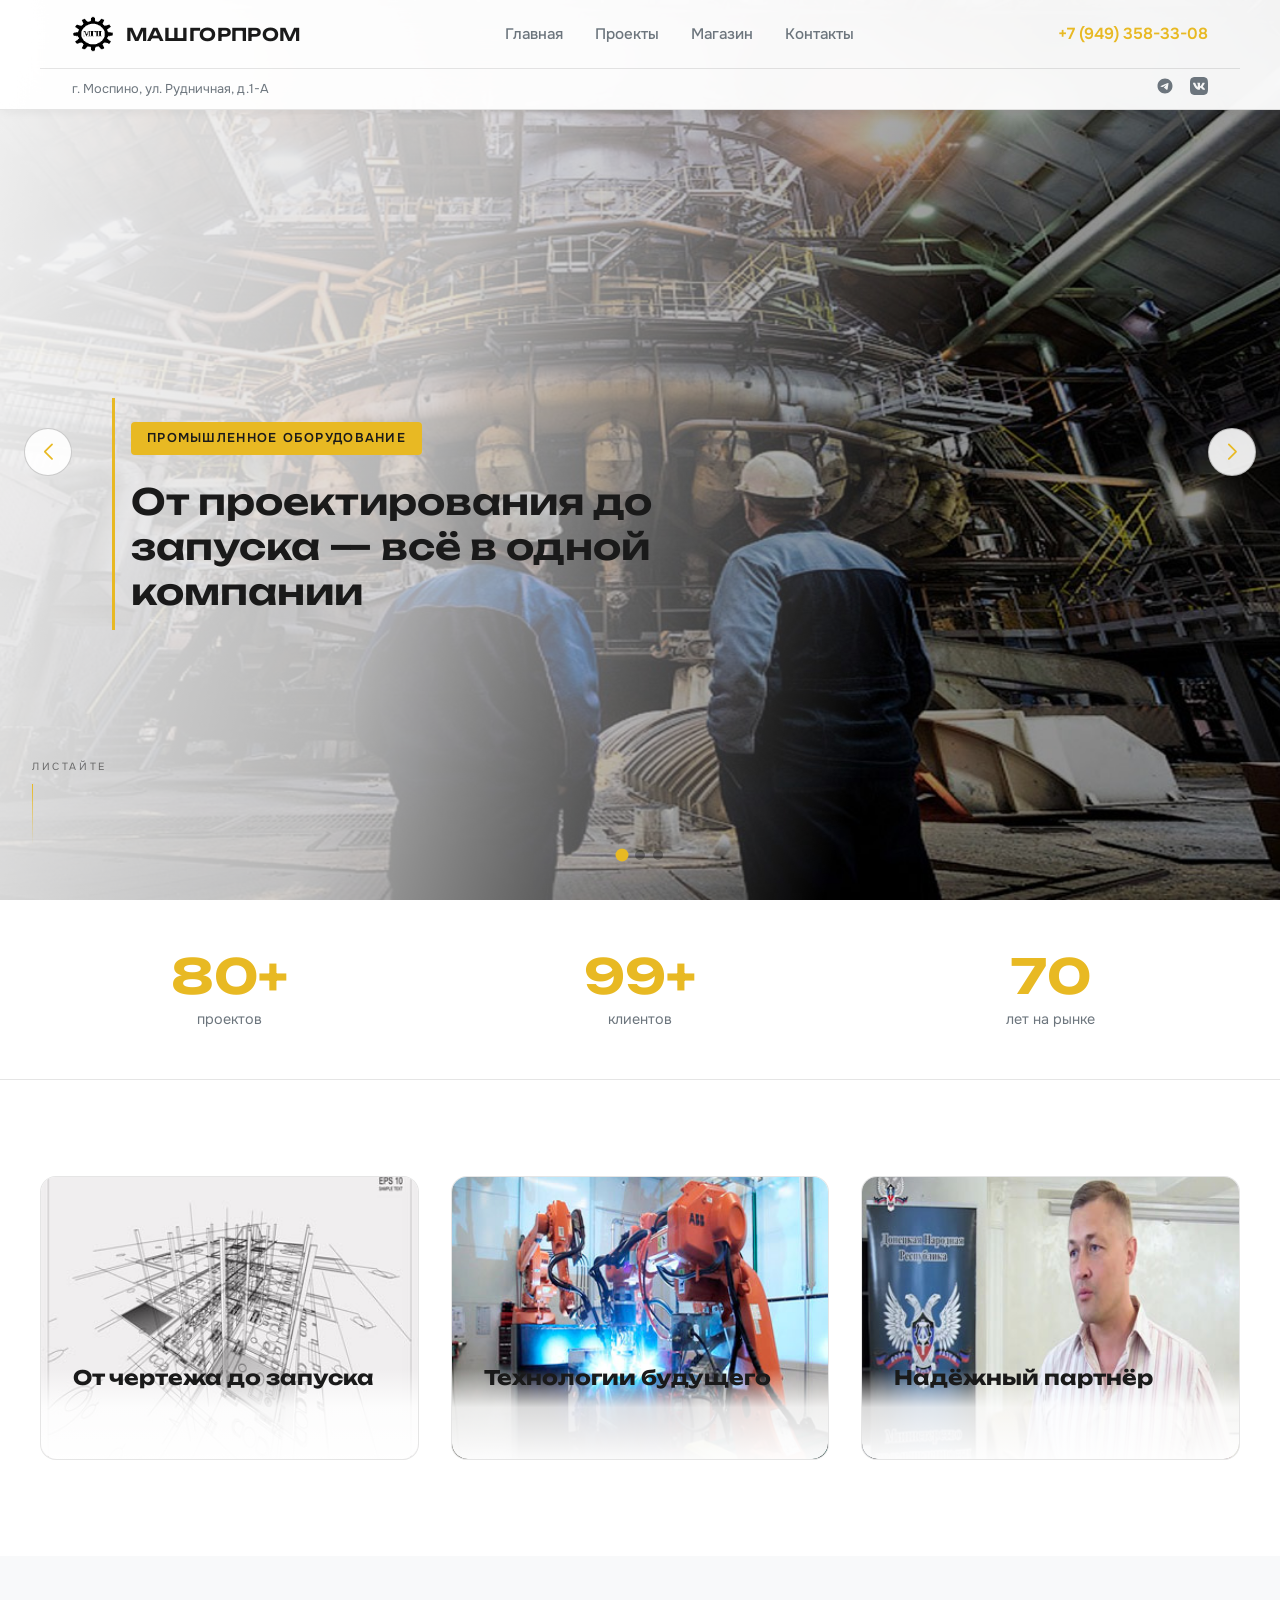
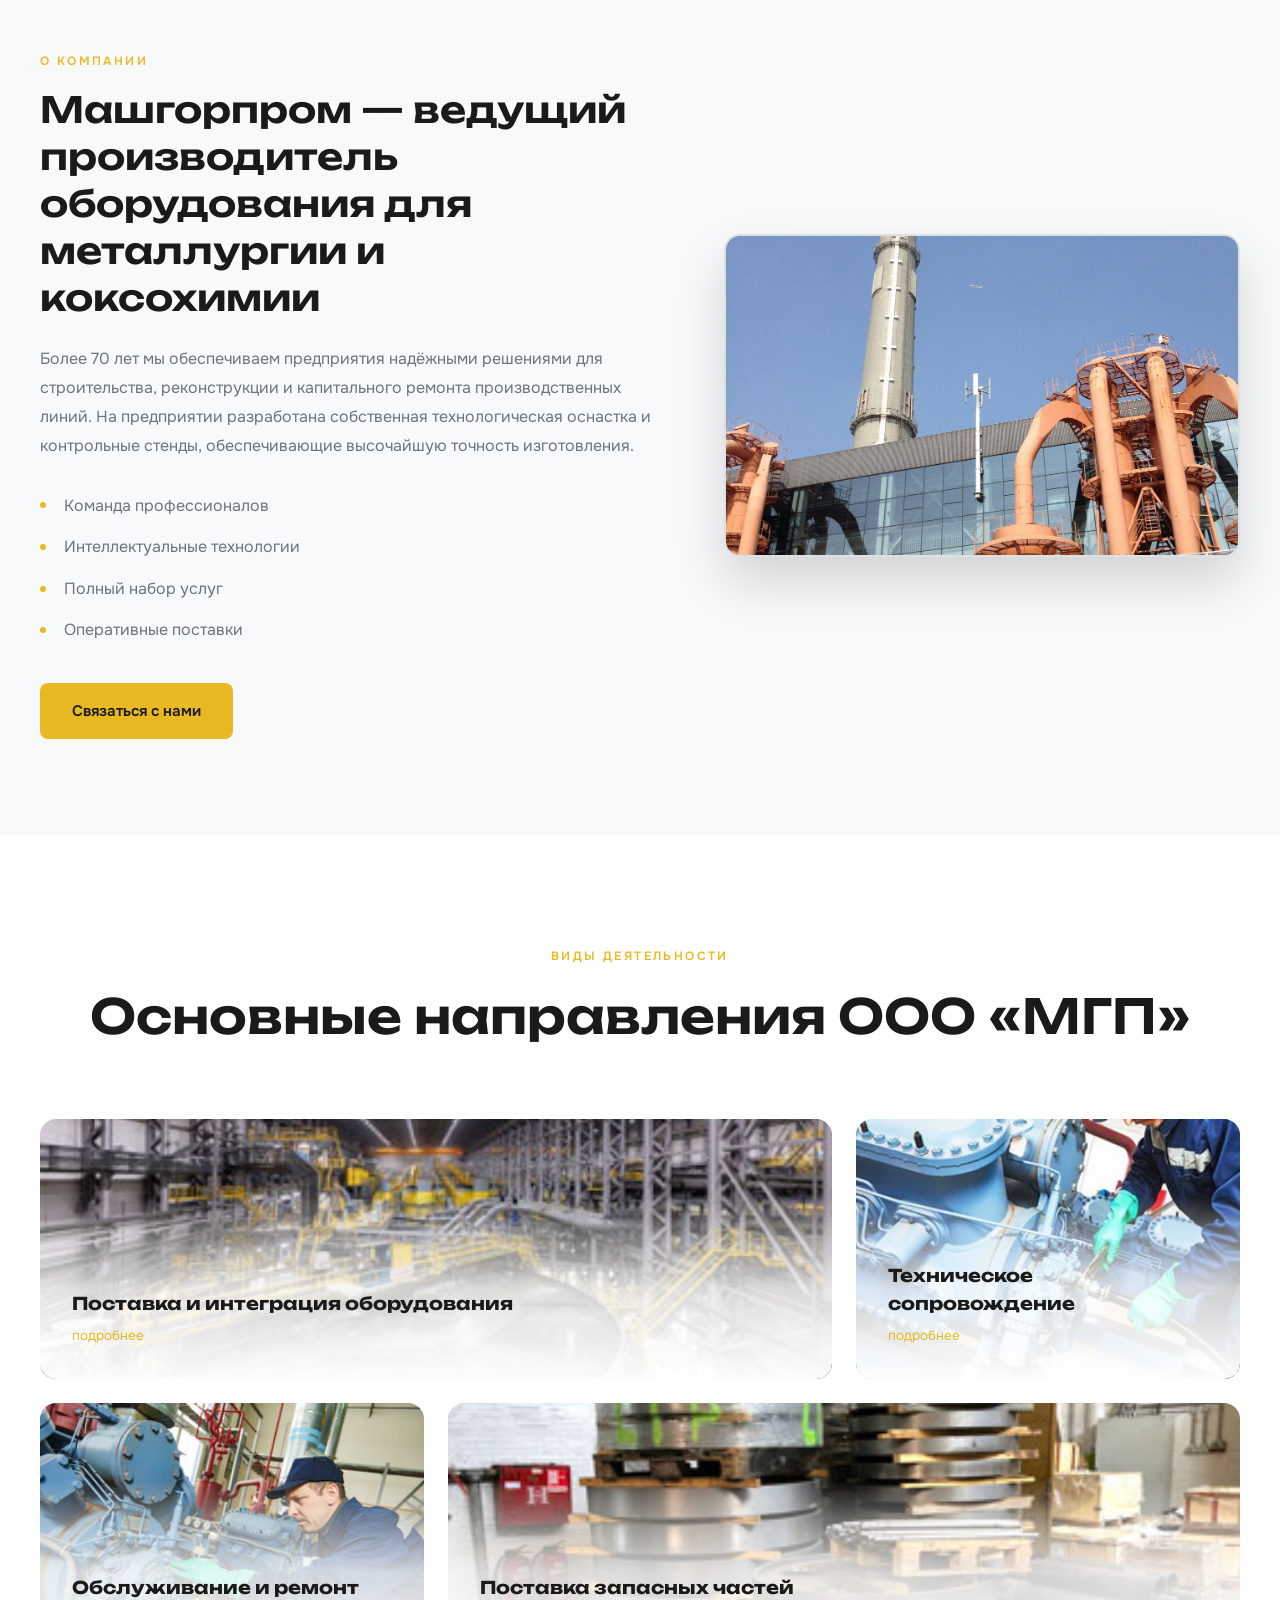
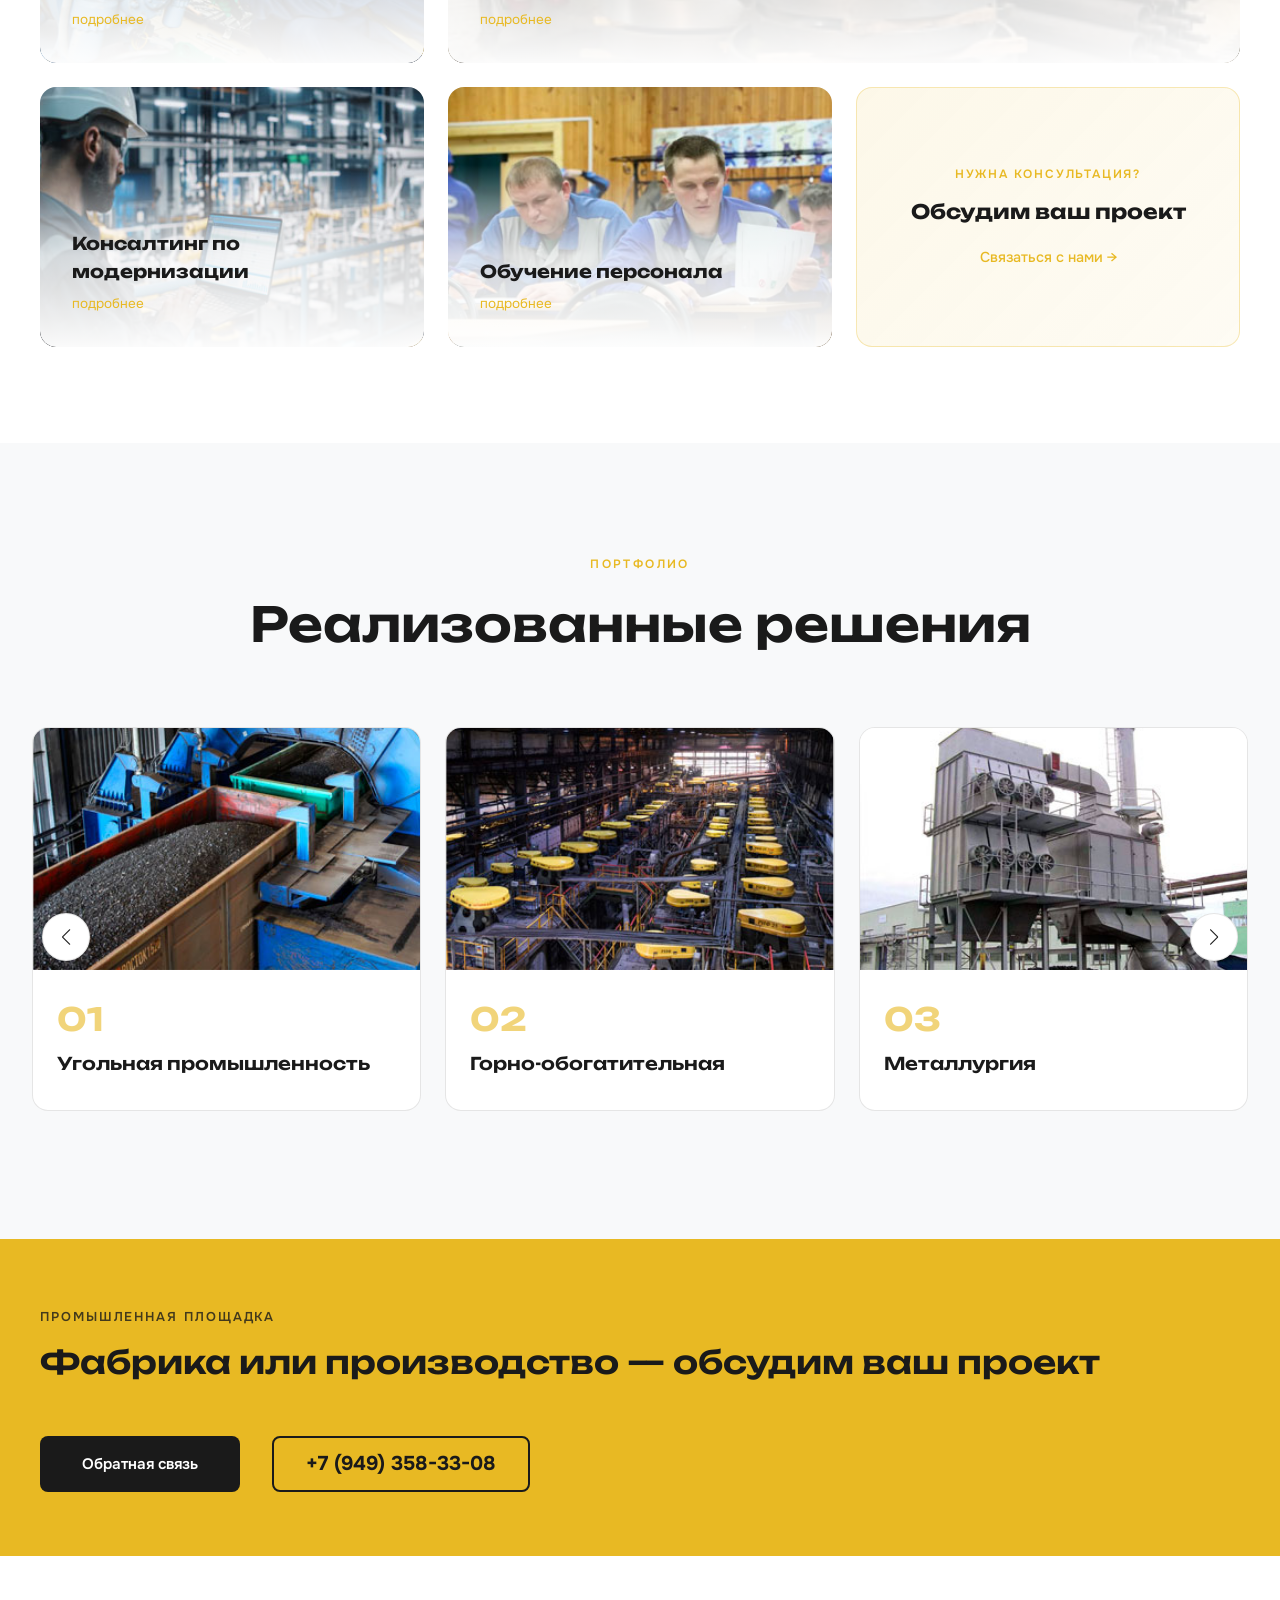
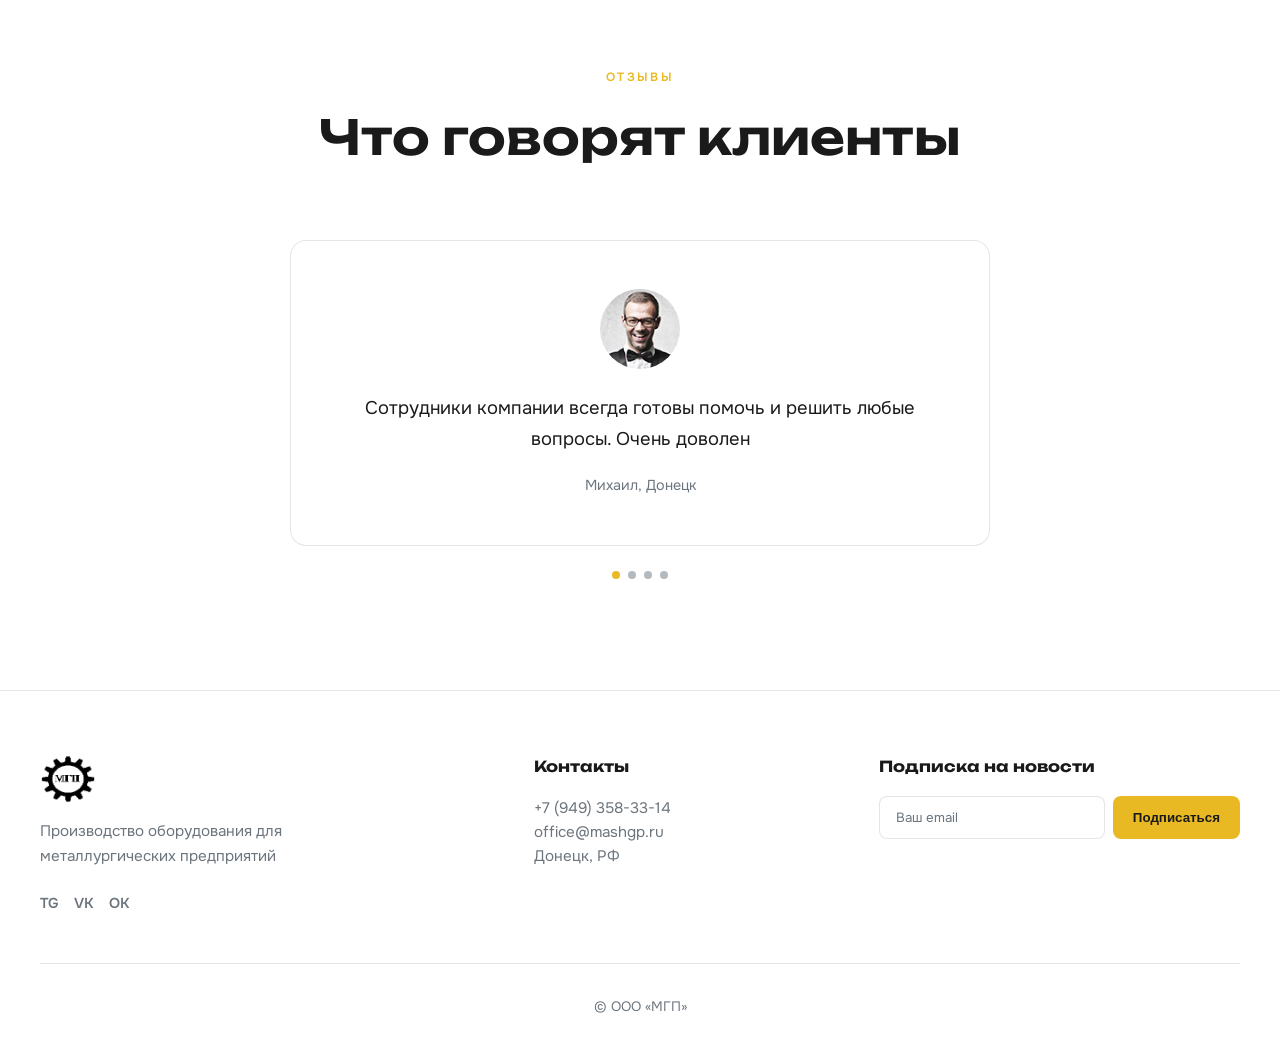
==== commit abb04a76: "delete partners and sevices link" ====
--- a/index.html
+++ b/index.html
@@ -25,7 +25,7 @@
       </a>
       <nav class="nav">
         <a href="index.html">Главная</a>
-        <a href="services.html">Сервисы</a>
+        <!-- <a href="services.html">Сервисы</a> -->
         <a href="projects.html">Проекты</a>
         <a href="shop.html">Магазин</a>
         <a href="contact-style-2.html">Контакты</a>
@@ -305,21 +305,6 @@
         <div class="testimonials-pagination swiper-pagination"></div>
       </div>
     </section>
-
-    <section class="partners">
-      <div class="section-head">
-        <span class="section-label">Партнёры</span>
-        <h2>Нам доверяют</h2>
-      </div>
-      <div class="partners-grid">
-        <div class="partner-logo"><img src="images/partner/1-1.png" alt="Партнёр" loading="lazy"></div>
-        <div class="partner-logo"><img src="images/partner/2-2.png" alt="Партнёр" loading="lazy"></div>
-        <div class="partner-logo"><img src="images/partner/3-3.png" alt="Партнёр" loading="lazy"></div>
-        <div class="partner-logo"><img src="images/partner/4-4.png" alt="Партнёр" loading="lazy"></div>
-        <div class="partner-logo"><img src="images/partner/5-5.png" alt="Партнёр" loading="lazy"></div>
-        <div class="partner-logo"><img src="images/partner/6-6.png" alt="Партнёр" loading="lazy"></div>
-      </div>
-    </section>
   </main>
 
   <footer class="site-footer">
--- a/css/home.css
+++ b/css/home.css
@@ -1,14 +1,14 @@
 /* МАШГОРПРОМ — Дизайн с нуля */
 
 :root {
-  --bg: #0c0c0c;
-  --bg-elevated: #141414;
-  --bg-card: #1a1a1a;
-  --text: #f5f5f5;
-  --text-muted: #a3a3a3;
+  --bg: #ffffff;
+  --bg-elevated: #f8f9fa;
+  --bg-card: #ffffff;
+  --text: #1a1a1a;
+  --text-muted: #6c757d;
   --accent: #e8b923;
-  --accent-dim: rgba(232, 185, 35, 0.15);
-  --border: rgba(255, 255, 255, 0.08);
+  --accent-dim: rgba(232, 185, 35, 0.1);
+  --border: rgba(0, 0, 0, 0.1);
   --font-display: 'Unbounded', sans-serif;
   --font-body: 'Onest', system-ui, sans-serif;
   --radius: 8px;
@@ -99,14 +99,16 @@
   left: 0;
   right: 0;
   z-index: 1000;
-  background: rgba(12, 12, 12, 0.85);
+  background: rgba(255, 255, 255, 0.95);
   backdrop-filter: blur(20px);
   border-bottom: 1px solid var(--border);
   transition: background var(--transition);
+  box-shadow: 0 2px 10px rgba(0, 0, 0, 0.05);
 }
 
 .site-header.scrolled {
-  background: rgba(12, 12, 12, 0.95);
+  background: rgba(255, 255, 255, 0.98);
+  box-shadow: 0 2px 15px rgba(0, 0, 0, 0.1);
 }
 
 .header-inner {
@@ -133,6 +135,7 @@
 .logo img {
   height: 36px;
   width: auto;
+  filter: invert(1);
 }
 
 .nav {
@@ -172,7 +175,7 @@
 .nav-toggle span {
   width: 24px;
   height: 2px;
-  background: var(--text);
+  background: #1a1a1a;
 }
 
 .header-bar {
@@ -220,7 +223,7 @@
   content: '';
   position: absolute;
   inset: 0;
-  background: linear-gradient(105deg, rgba(12, 12, 12, 0.95) 0%, rgba(12, 12, 12, 0.7) 35%, rgba(12, 12, 12, 0.3) 55%, transparent 70%);
+  background: linear-gradient(105deg, rgba(255, 255, 255, 0.95) 0%, rgba(255, 255, 255, 0.7) 35%, rgba(255, 255, 255, 0.3) 55%, transparent 70%);
   pointer-events: none;
 }
 
@@ -247,7 +250,7 @@
   display: inline-block;
   padding: 0.4rem 1rem;
   background: var(--accent);
-  color: #000;
+  color: #1a1a1a;
   font-size: 0.8rem;
   font-weight: 600;
   letter-spacing: 0.1em;
@@ -272,7 +275,7 @@
 .hero-pagination .swiper-pagination-bullet {
   width: 10px;
   height: 10px;
-  background: rgba(255, 255, 255, 0.4);
+  background: rgba(0, 0, 0, 0.3);
   opacity: 1;
   transition: var(--transition);
 }
@@ -288,8 +291,8 @@
   height: 48px !important;
   left: 1.5rem !important;
   right: auto !important;
-  background: rgba(0, 0, 0, 0.5) !important;
-  border: 1px solid rgba(255, 255, 255, 0.3) !important;
+  background: rgba(255, 255, 255, 0.9) !important;
+  border: 1px solid rgba(0, 0, 0, 0.2) !important;
   border-radius: 50% !important;
   color: var(--accent) !important;
   transition: background 0.2s, border-color 0.2s, color 0.2s;
@@ -304,7 +307,7 @@
 .hero-next:hover {
   background: var(--accent) !important;
   border-color: var(--accent) !important;
-  color: #000 !important;
+  color: #1a1a1a !important;
 }
 
 .hero-prev::after,
@@ -325,7 +328,7 @@
   font-size: 0.65rem;
   text-transform: uppercase;
   letter-spacing: 0.25em;
-  color: rgba(255, 255, 255, 0.5);
+  color: rgba(0, 0, 0, 0.5);
 }
 
 .hero-scroll-line {
@@ -422,7 +425,7 @@
   left: 0;
   right: 0;
   padding: 2rem;
-  background: linear-gradient(to top, rgba(0, 0, 0, 0.95) 0%, rgba(0, 0, 0, 0.5) 40%, transparent 70%);
+  background: linear-gradient(to top, rgba(255, 255, 255, 0.98) 0%, rgba(255, 255, 255, 0.85) 40%, transparent 70%);
   border-radius: 0 0 var(--radius-lg) var(--radius-lg);
 }
 
@@ -529,7 +532,7 @@
 .about-img {
   border-radius: var(--radius-lg);
   overflow: hidden;
-  box-shadow: 0 25px 50px rgba(0, 0, 0, 0.4);
+  box-shadow: 0 25px 50px rgba(0, 0, 0, 0.15);
   border: 2px solid var(--border);
   aspect-ratio: 16/10;
 }
@@ -556,23 +559,23 @@
 
 .btn-primary {
   background: var(--accent);
-  color: #000;
+  color: #1a1a1a;
 }
 
 .btn-primary:hover {
   background: #f0c840;
-  color: #000;
+  color: #1a1a1a;
   transform: translateY(-2px);
 }
 
 .btn-light {
-  background: #fff;
-  color: #000;
+  background: #1a1a1a;
+  color: #fff;
 }
 
 .btn-light:hover {
-  background: #e5e5e5;
-  color: #000;
+  background: #333;
+  color: #fff;
   transform: translateY(-2px);
 }
 
@@ -617,7 +620,7 @@
 .service-tile-overlay {
   position: absolute;
   inset: 0;
-  background: linear-gradient(to top, rgba(0, 0, 0, 0.95) 0%, rgba(0, 0, 0, 0.6) 35%, rgba(0, 0, 0, 0.2) 55%, transparent 70%);
+  background: linear-gradient(to top, rgba(255, 255, 255, 0.98) 0%, rgba(255, 255, 255, 0.8) 35%, rgba(255, 255, 255, 0.4) 55%, transparent 70%);
   display: flex;
   flex-direction: column;
   justify-content: flex-end;
@@ -627,7 +630,7 @@
 }
 
 .service-tile:hover .service-tile-overlay {
-  background: linear-gradient(to top, rgba(0, 0, 0, 0.9) 0%, rgba(0, 0, 0, 0.5) 40%, rgba(0, 0, 0, 0.15) 60%, transparent 75%);
+  background: linear-gradient(to top, rgba(255, 255, 255, 0.95) 0%, rgba(255, 255, 255, 0.75) 40%, rgba(255, 255, 255, 0.35) 60%, transparent 75%);
 }
 
 .service-tile-overlay h3 {
@@ -734,7 +737,7 @@
   aspect-ratio: 16/9;
   border-radius: var(--radius-lg);
   overflow: hidden;
-  box-shadow: 0 20px 50px rgba(0, 0, 0, 0.5);
+  box-shadow: 0 20px 50px rgba(0, 0, 0, 0.15);
   border: 2px solid var(--border);
 }
 
@@ -766,7 +769,7 @@
 .gallery-swiper .swiper-button-next:hover,
 .gallery-swiper .swiper-button-prev:hover {
   background: var(--accent) !important;
-  color: #000 !important;
+  color: #1a1a1a !important;
   border-color: var(--accent) !important;
 }
 
@@ -1078,7 +1081,7 @@
 .product-overlay {
   position: absolute;
   inset: 0;
-  background: rgba(0, 0, 0, 0.7);
+  background: rgba(255, 255, 255, 0.95);
   display: flex;
   align-items: center;
   justify-content: center;
@@ -1159,7 +1162,7 @@
 .project-card:hover {
   border-color: var(--accent-dim);
   transform: translateY(-4px);
-  box-shadow: 0 20px 40px rgba(0, 0, 0, 0.3);
+  box-shadow: 0 20px 40px rgba(0, 0, 0, 0.15);
 }
 
 .project-link {
@@ -1247,7 +1250,7 @@
 .project-card:hover {
   border-color: var(--accent-dim);
   transform: translateY(-4px);
-  box-shadow: 0 20px 40px rgba(0, 0, 0, 0.3);
+  box-shadow: 0 20px 40px rgba(0, 0, 0, 0.15);
 }
 
 .project-img {
@@ -1325,7 +1328,7 @@
 .projects-prev:hover,
 .projects-next:hover {
   background: var(--accent) !important;
-  color: #000 !important;
+  color: #1a1a1a !important;
   border-color: var(--accent);
 }
 
@@ -1338,7 +1341,7 @@
 .cta {
   padding: 4rem 2rem;
   background: var(--accent);
-  color: #000;
+  color: #1a1a1a;
 }
 
 .cta-inner {
@@ -1385,9 +1388,9 @@
 .cta-phone {
   font-weight: 700;
   font-size: 1.25rem;
-  color: #000;
+  color: #1a1a1a;
   background: transparent;
-  border: 2px solid #000;
+  border: 2px solid #1a1a1a;
   border-radius: var(--radius);
   text-decoration: none;
   transition: all var(--transition);
@@ -1395,7 +1398,7 @@
 
 .cta-phone:hover {
   opacity: 0.8;
-  background: rgba(0, 0, 0, 0.1);
+  background: rgba(26, 26, 26, 0.1);
 }
 
 /* Testimonials */
@@ -1515,6 +1518,7 @@
 .footer-logo {
   height: 48px;
   margin-bottom: 1rem;
+  filter: invert(1);
 }
 
 .footer-brand p {
@@ -1577,7 +1581,7 @@
 .newsletter-form button {
   padding: 0.75rem 1.25rem;
   background: var(--accent);
-  color: #000;
+  color: #1a1a1a;
   border: none;
   border-radius: var(--radius);
   font-weight: 600;
@@ -1609,7 +1613,7 @@
   width: 48px;
   height: 48px;
   background: var(--accent);
-  color: #000;
+  color: #1a1a1a;
   border-radius: 50%;
   display: flex;
   align-items: center;
@@ -1618,6 +1622,7 @@
   visibility: hidden;
   transition: var(--transition);
   z-index: 999;
+  box-shadow: 0 4px 12px rgba(0, 0, 0, 0.15);
 }
 
 .scroll-top.visible {
@@ -1627,7 +1632,7 @@
 
 .scroll-top:hover {
   background: #f0c840;
-  color: #000;
+  color: #1a1a1a;
 }
 
 /* Responsive */
@@ -1832,4 +1837,657 @@
   .hero-content {
     left: 4rem;
   }
-}+}
+
+/* Industry Construction Page Styles */
+.industry-solutions {
+  padding: 8rem 2rem 6rem;
+  min-height: 100vh;
+}
+
+.industry-solutions .container {
+  max-width: var(--container);
+  margin: 0 auto;
+}
+
+.industry-layout {
+  display: grid;
+  grid-template-columns: 280px 1fr;
+  gap: 3rem;
+  margin-top: 3rem;
+}
+
+/* Sidebar */
+.industry-sidebar {
+  position: sticky;
+  top: 6rem;
+  height: fit-content;
+}
+
+.sidebar-section {
+  background: var(--bg-card);
+  border: 1px solid var(--border);
+  border-radius: var(--radius-lg);
+  padding: 2rem;
+  margin-bottom: 2rem;
+}
+
+.sidebar-section h3 {
+  font-family: var(--font-display);
+  font-size: 1.125rem;
+  font-weight: 600;
+  color: var(--text);
+  margin-bottom: 1.5rem;
+}
+
+.equipment-list {
+  list-style: none;
+}
+
+.equipment-list li {
+  margin-bottom: 0.5rem;
+}
+
+.equipment-list a {
+  display: block;
+  padding: 0.75rem 1rem;
+  color: var(--text-muted);
+  border-radius: var(--radius);
+  transition: var(--transition);
+}
+
+.equipment-list a:hover,
+.equipment-list a.active {
+  background: var(--accent-dim);
+  color: var(--accent);
+}
+
+.sidebar-section .contact-info {
+  margin: 1.5rem 0;
+}
+
+.sidebar-section .contact-info p {
+  margin-bottom: 0.5rem;
+}
+
+.sidebar-section .contact-info a {
+  color: var(--accent);
+  font-weight: 600;
+}
+
+/* Industry Content */
+.industry-content {
+  min-width: 0;
+}
+
+.section-header {
+  margin-bottom: 3rem;
+}
+
+.section-subtitle {
+  display: block;
+  font-size: 0.75rem;
+  font-weight: 600;
+  letter-spacing: 0.2em;
+  text-transform: uppercase;
+  color: var(--accent);
+  margin-bottom: 0.75rem;
+}
+
+.section-header h2 {
+  font-family: var(--font-display);
+  font-size: clamp(1.75rem, 3vw, 2.5rem);
+  font-weight: 600;
+  color: var(--text);
+  margin-bottom: 1rem;
+}
+
+.section-header p {
+  font-size: 1.1rem;
+  color: var(--text-muted);
+  max-width: 600px;
+}
+
+/* Showcase Section */
+.showcase-section {
+  margin-bottom: 5rem;
+}
+
+.showcase-grid {
+  display: grid;
+  gap: 2rem;
+}
+
+.showcase-item {
+  background: var(--bg-card);
+  border: 1px solid var(--border);
+  border-radius: var(--radius-lg);
+  overflow: hidden;
+  display: grid;
+  grid-template-columns: 300px 1fr;
+  transition: var(--transition);
+}
+
+.showcase-item:hover {
+  border-color: var(--accent-dim);
+  box-shadow: 0 10px 30px rgba(0, 0, 0, 0.1);
+}
+
+.showcase-item.featured {
+  grid-column: 1 / -1;
+  grid-template-columns: 400px 1fr;
+}
+
+.showcase-image {
+  position: relative;
+  overflow: hidden;
+}
+
+.showcase-image img {
+  width: 100%;
+  height: 100%;
+  object-fit: cover;
+  transition: transform 0.6s ease;
+}
+
+.showcase-item:hover .showcase-image img {
+  transform: scale(1.05);
+}
+
+.showcase-overlay {
+  position: absolute;
+  top: 1rem;
+  left: 1rem;
+}
+
+.showcase-category {
+  background: var(--accent);
+  color: #1a1a1a;
+  padding: 0.5rem 1rem;
+  border-radius: var(--radius);
+  font-size: 0.85rem;
+  font-weight: 600;
+  text-transform: uppercase;
+  letter-spacing: 0.05em;
+}
+
+.showcase-content {
+  padding: 2rem;
+  display: flex;
+  flex-direction: column;
+}
+
+.showcase-content h3 {
+  font-family: var(--font-display);
+  font-size: 1.5rem;
+  font-weight: 600;
+  color: var(--text);
+  margin-bottom: 1rem;
+}
+
+.showcase-content > p {
+  color: var(--text-muted);
+  margin-bottom: 1.5rem;
+  line-height: 1.7;
+}
+
+.showcase-features {
+  list-style: none;
+  margin-bottom: 2rem;
+  flex: 1;
+}
+
+.showcase-features li {
+  padding: 0.5rem 0;
+  padding-left: 1.5rem;
+  position: relative;
+  color: var(--text-muted);
+}
+
+.showcase-features li::before {
+  content: '✓';
+  position: absolute;
+  left: 0;
+  color: var(--accent);
+  font-weight: 700;
+}
+
+.showcase-btn {
+  align-self: flex-start;
+  padding: 0.75rem 1.5rem;
+  background: transparent;
+  color: var(--accent);
+  border: 1px solid var(--accent);
+  border-radius: var(--radius);
+  font-weight: 600;
+  cursor: pointer;
+  transition: var(--transition);
+}
+
+.showcase-btn:hover {
+  background: var(--accent);
+  color: #1a1a1a;
+}
+
+/* Process Section */
+.process-section {
+  margin-bottom: 5rem;
+}
+
+.process-timeline {
+  display: grid;
+  gap: 2rem;
+}
+
+.process-step {
+  display: grid;
+  grid-template-columns: 80px 1fr;
+  gap: 2rem;
+  padding: 2rem;
+  background: var(--bg-card);
+  border: 1px solid var(--border);
+  border-radius: var(--radius-lg);
+  transition: var(--transition);
+}
+
+.process-step:hover {
+  border-color: var(--accent-dim);
+  transform: translateX(8px);
+}
+
+.process-number {
+  width: 80px;
+  height: 80px;
+  background: var(--accent-dim);
+  border-radius: 50%;
+  display: flex;
+  align-items: center;
+  justify-content: center;
+  font-family: var(--font-display);
+  font-size: 2rem;
+  font-weight: 700;
+  color: var(--accent);
+}
+
+.process-content h3 {
+  font-family: var(--font-display);
+  font-size: 1.25rem;
+  font-weight: 600;
+  color: var(--text);
+  margin-bottom: 0.5rem;
+}
+
+.process-content p {
+  color: var(--text-muted);
+  line-height: 1.7;
+}
+
+/* Services Showcase */
+.services-showcase {
+  margin-bottom: 3rem;
+}
+
+.services-grid {
+  display: grid;
+  grid-template-columns: repeat(2, 1fr);
+  gap: 2rem;
+}
+
+.service-card {
+  background: var(--bg-card);
+  border: 1px solid var(--border);
+  border-radius: var(--radius-lg);
+  padding: 2rem;
+  transition: var(--transition);
+}
+
+.service-card:hover {
+  border-color: var(--accent-dim);
+  transform: translateY(-4px);
+  box-shadow: 0 10px 30px rgba(0, 0, 0, 0.1);
+}
+
+.service-icon {
+  width: 64px;
+  height: 64px;
+  background: var(--accent-dim);
+  border-radius: 50%;
+  display: flex;
+  align-items: center;
+  justify-content: center;
+  margin-bottom: 1.5rem;
+}
+
+.service-icon svg {
+  color: var(--accent);
+}
+
+.service-card h3 {
+  font-family: var(--font-display);
+  font-size: 1.25rem;
+  font-weight: 600;
+  color: var(--text);
+  margin-bottom: 1rem;
+}
+
+.service-card > p {
+  color: var(--text-muted);
+  line-height: 1.7;
+  margin-bottom: 1.5rem;
+}
+
+.service-features {
+  display: flex;
+  gap: 0.5rem;
+  flex-wrap: wrap;
+}
+
+.service-tag {
+  padding: 0.4rem 0.75rem;
+  background: var(--accent-dim);
+  color: var(--accent);
+  border-radius: var(--radius);
+  font-size: 0.8rem;
+  font-weight: 600;
+}
+
+/* Responsive */
+@media (max-width: 1024px) {
+  .industry-layout {
+    grid-template-columns: 1fr;
+  }
+
+  .industry-sidebar {
+    position: static;
+    display: grid;
+    grid-template-columns: repeat(2, 1fr);
+    gap: 1rem;
+  }
+
+  .sidebar-section {
+    margin-bottom: 0;
+  }
+
+  .showcase-item,
+  .showcase-item.featured {
+    grid-template-columns: 1fr;
+  }
+
+  .services-grid {
+    grid-template-columns: 1fr;
+  }
+}
+
+@media (max-width: 768px) {
+  .industry-sidebar {
+    grid-template-columns: 1fr;
+  }
+
+  .process-step {
+    grid-template-columns: 1fr;
+    gap: 1rem;
+  }
+
+  .process-number {
+    width: 60px;
+    height: 60px;
+    font-size: 1.5rem;
+  }
+}
+
+/* Container utility */
+.container {
+  max-width: var(--container);
+  margin: 0 auto;
+  padding: 0 2rem;
+}
+
+/* Project Single Page Styles */
+
+/* Project Stats Section */
+.project-stats {
+  padding: 6rem 2rem;
+  background: var(--bg-elevated);
+}
+
+.stats-grid-detailed {
+  display: grid;
+  grid-template-columns: repeat(4, 1fr);
+  gap: 2rem;
+  max-width: var(--container);
+  margin: 0 auto;
+}
+
+.stat-card {
+  background: var(--bg-card);
+  border: 1px solid var(--border);
+  border-radius: var(--radius-lg);
+  padding: 2.5rem 2rem;
+  text-align: center;
+  transition: var(--transition);
+}
+
+.stat-card:hover {
+  border-color: var(--accent-dim);
+  transform: translateY(-4px);
+  box-shadow: 0 10px 30px rgba(0, 0, 0, 0.1);
+}
+
+.stat-icon {
+  width: 64px;
+  height: 64px;
+  background: var(--accent-dim);
+  border-radius: 50%;
+  display: flex;
+  align-items: center;
+  justify-content: center;
+  margin: 0 auto 1.5rem;
+}
+
+.stat-icon svg {
+  color: var(--accent);
+}
+
+.stat-card h3 {
+  font-family: var(--font-display);
+  font-size: 2.5rem;
+  font-weight: 700;
+  color: var(--accent);
+  margin-bottom: 0.5rem;
+  line-height: 1;
+}
+
+.stat-card p {
+  color: var(--text-muted);
+  font-size: 0.95rem;
+  line-height: 1.5;
+}
+
+/* Project Timeline Section */
+.project-timeline {
+  padding: 6rem 2rem;
+}
+
+.timeline {
+  max-width: 800px;
+  margin: 0 auto;
+  position: relative;
+}
+
+.timeline::before {
+  content: '';
+  position: absolute;
+  left: 30px;
+  top: 0;
+  bottom: 0;
+  width: 2px;
+  background: var(--border);
+}
+
+.timeline-item {
+  position: relative;
+  padding-left: 80px;
+  margin-bottom: 3rem;
+}
+
+.timeline-item:last-child {
+  margin-bottom: 0;
+}
+
+.timeline-marker {
+  position: absolute;
+  left: 0;
+  top: 0;
+  width: 60px;
+  height: 60px;
+  background: var(--bg-card);
+  border: 3px solid var(--accent);
+  border-radius: 50%;
+  display: flex;
+  align-items: center;
+  justify-content: center;
+  z-index: 2;
+}
+
+.timeline-marker span {
+  font-family: var(--font-display);
+  font-size: 1.5rem;
+  font-weight: 700;
+  color: var(--accent);
+}
+
+.timeline-content {
+  background: var(--bg-card);
+  border: 1px solid var(--border);
+  border-radius: var(--radius-lg);
+  padding: 2rem;
+  transition: var(--transition);
+}
+
+.timeline-content:hover {
+  border-color: var(--accent-dim);
+  box-shadow: 0 10px 30px rgba(0, 0, 0, 0.1);
+}
+
+.timeline-date {
+  display: inline-block;
+  padding: 0.4rem 0.75rem;
+  background: var(--accent-dim);
+  color: var(--accent);
+  border-radius: var(--radius);
+  font-size: 0.85rem;
+  font-weight: 600;
+  margin-bottom: 1rem;
+}
+
+.timeline-content h3 {
+  font-family: var(--font-display);
+  font-size: 1.25rem;
+  font-weight: 600;
+  color: var(--text);
+  margin-bottom: 0.75rem;
+}
+
+.timeline-content p {
+  color: var(--text-muted);
+  line-height: 1.7;
+}
+
+/* Project Features Section */
+.project-features {
+  padding: 6rem 2rem;
+  background: var(--bg-elevated);
+}
+
+.features-grid-detailed {
+  display: grid;
+  grid-template-columns: repeat(2, 1fr);
+  gap: 2rem;
+  max-width: var(--container);
+  margin: 0 auto;
+}
+
+.feature-card-detailed {
+  background: var(--bg-card);
+  border: 1px solid var(--border);
+  border-radius: var(--radius-lg);
+  padding: 2.5rem;
+  position: relative;
+  overflow: hidden;
+  transition: var(--transition);
+}
+
+.feature-card-detailed:hover {
+  border-color: var(--accent-dim);
+  transform: translateY(-4px);
+  box-shadow: 0 10px 30px rgba(0, 0, 0, 0.1);
+}
+
+.feature-number {
+  position: absolute;
+  top: -20px;
+  right: 20px;
+  font-family: var(--font-display);
+  font-size: 6rem;
+  font-weight: 700;
+  color: var(--accent-dim);
+  line-height: 1;
+  opacity: 0.3;
+}
+
+.feature-card-detailed h3 {
+  font-family: var(--font-display);
+  font-size: 1.5rem;
+  font-weight: 600;
+  color: var(--text);
+  margin-bottom: 1rem;
+  position: relative;
+  z-index: 1;
+}
+
+.feature-card-detailed p {
+  color: var(--text-muted);
+  line-height: 1.7;
+  position: relative;
+  z-index: 1;
+}
+
+/* Responsive for Project Single */
+@media (max-width: 1024px) {
+  .stats-grid-detailed {
+    grid-template-columns: repeat(2, 1fr);
+  }
+
+  .features-grid-detailed {
+    grid-template-columns: 1fr;
+  }
+}
+
+@media (max-width: 768px) {
+  .stats-grid-detailed {
+    grid-template-columns: 1fr;
+  }
+
+  .timeline::before {
+    left: 20px;
+  }
+
+  .timeline-item {
+    padding-left: 60px;
+  }
+
+  .timeline-marker {
+    width: 40px;
+    height: 40px;
+  }
+
+  .timeline-marker span {
+    font-size: 1.2rem;
+  }
+
+  .feature-number {
+    font-size: 4rem;
+    top: -10px;
+    right: 10px;
+  }
+}
